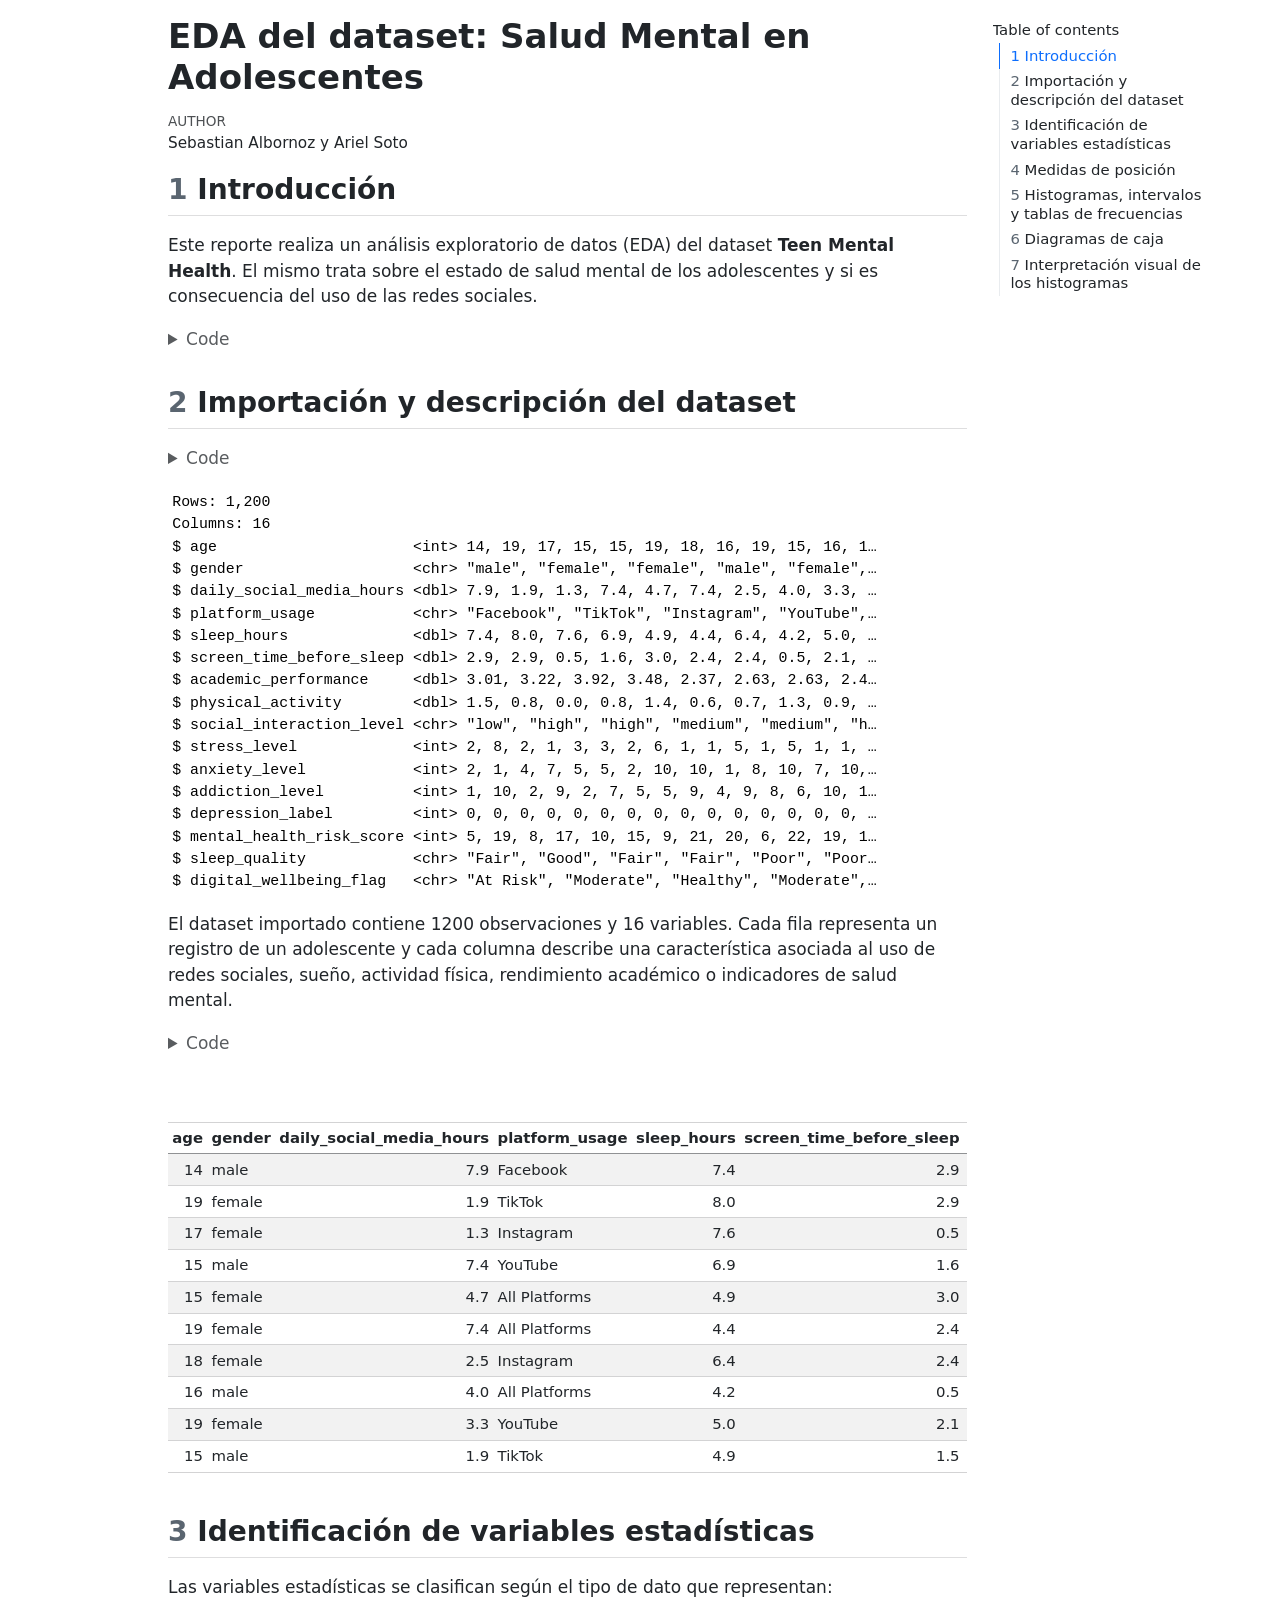
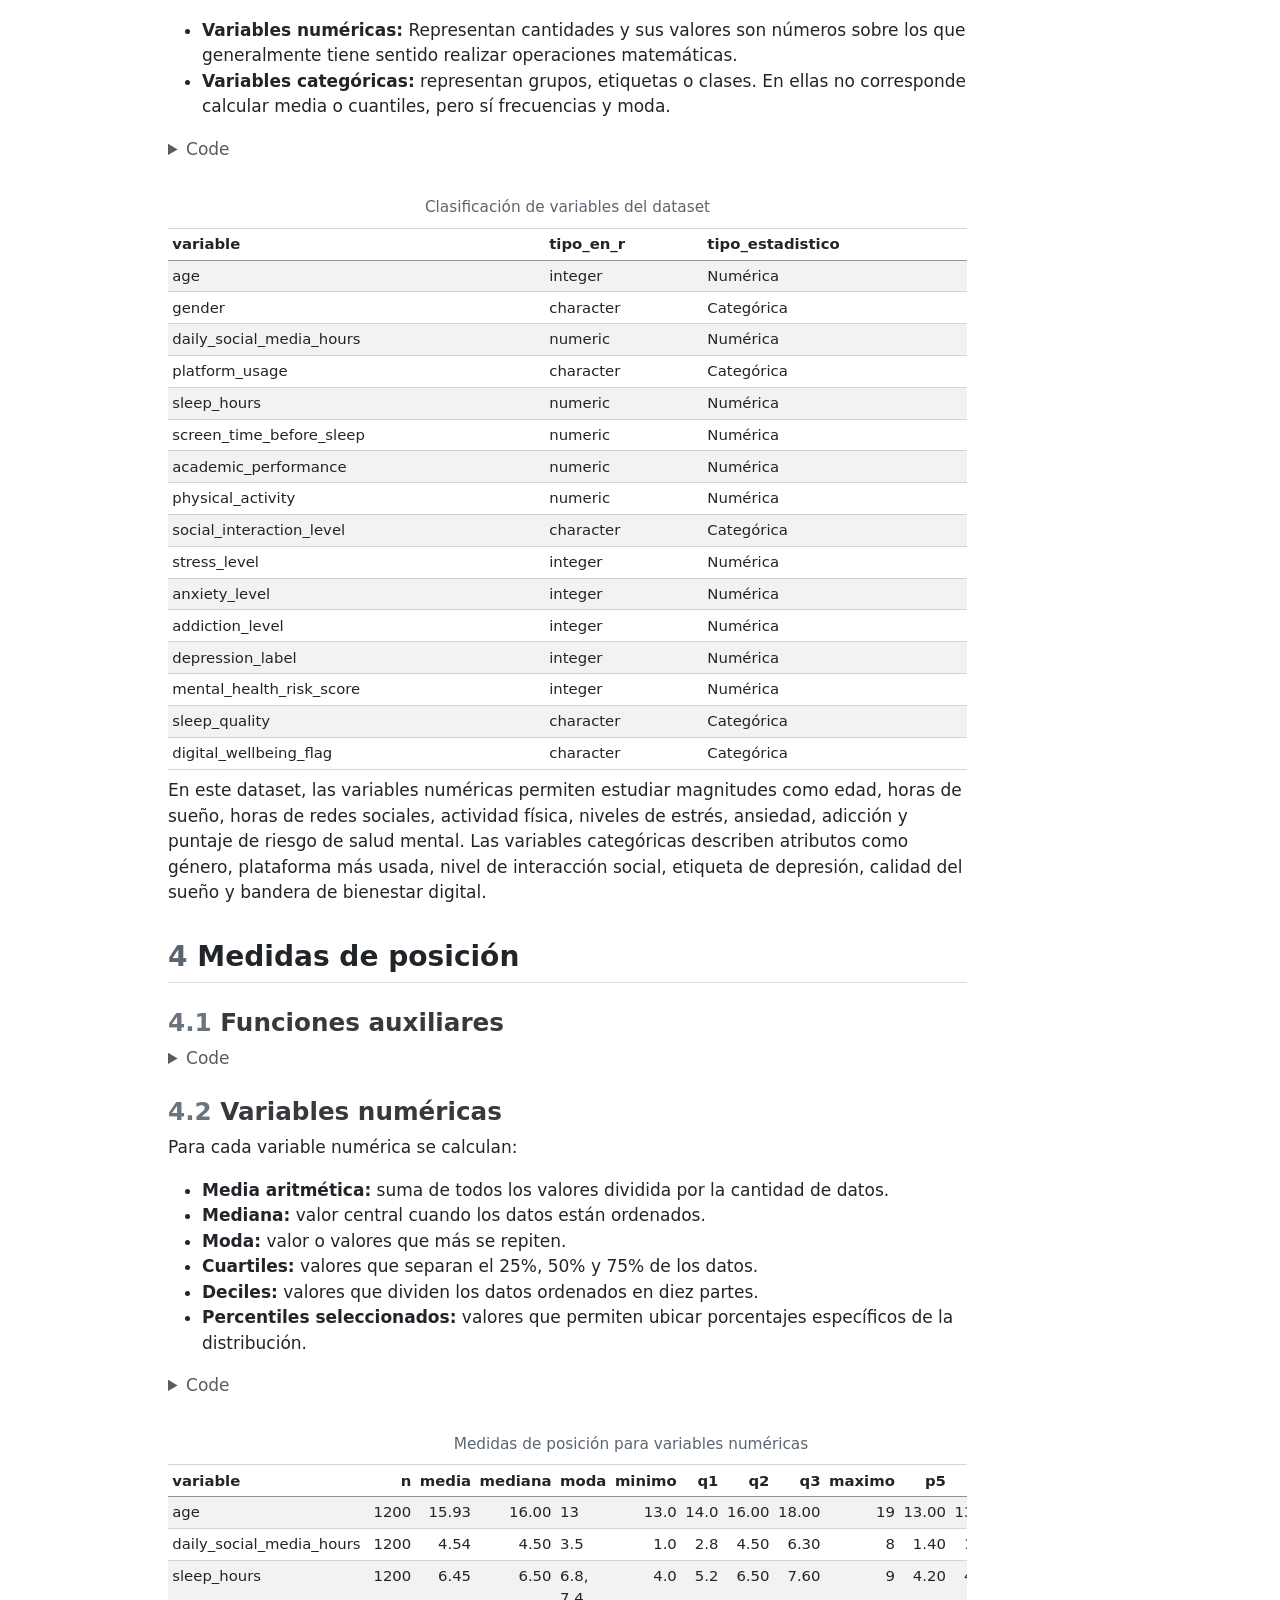
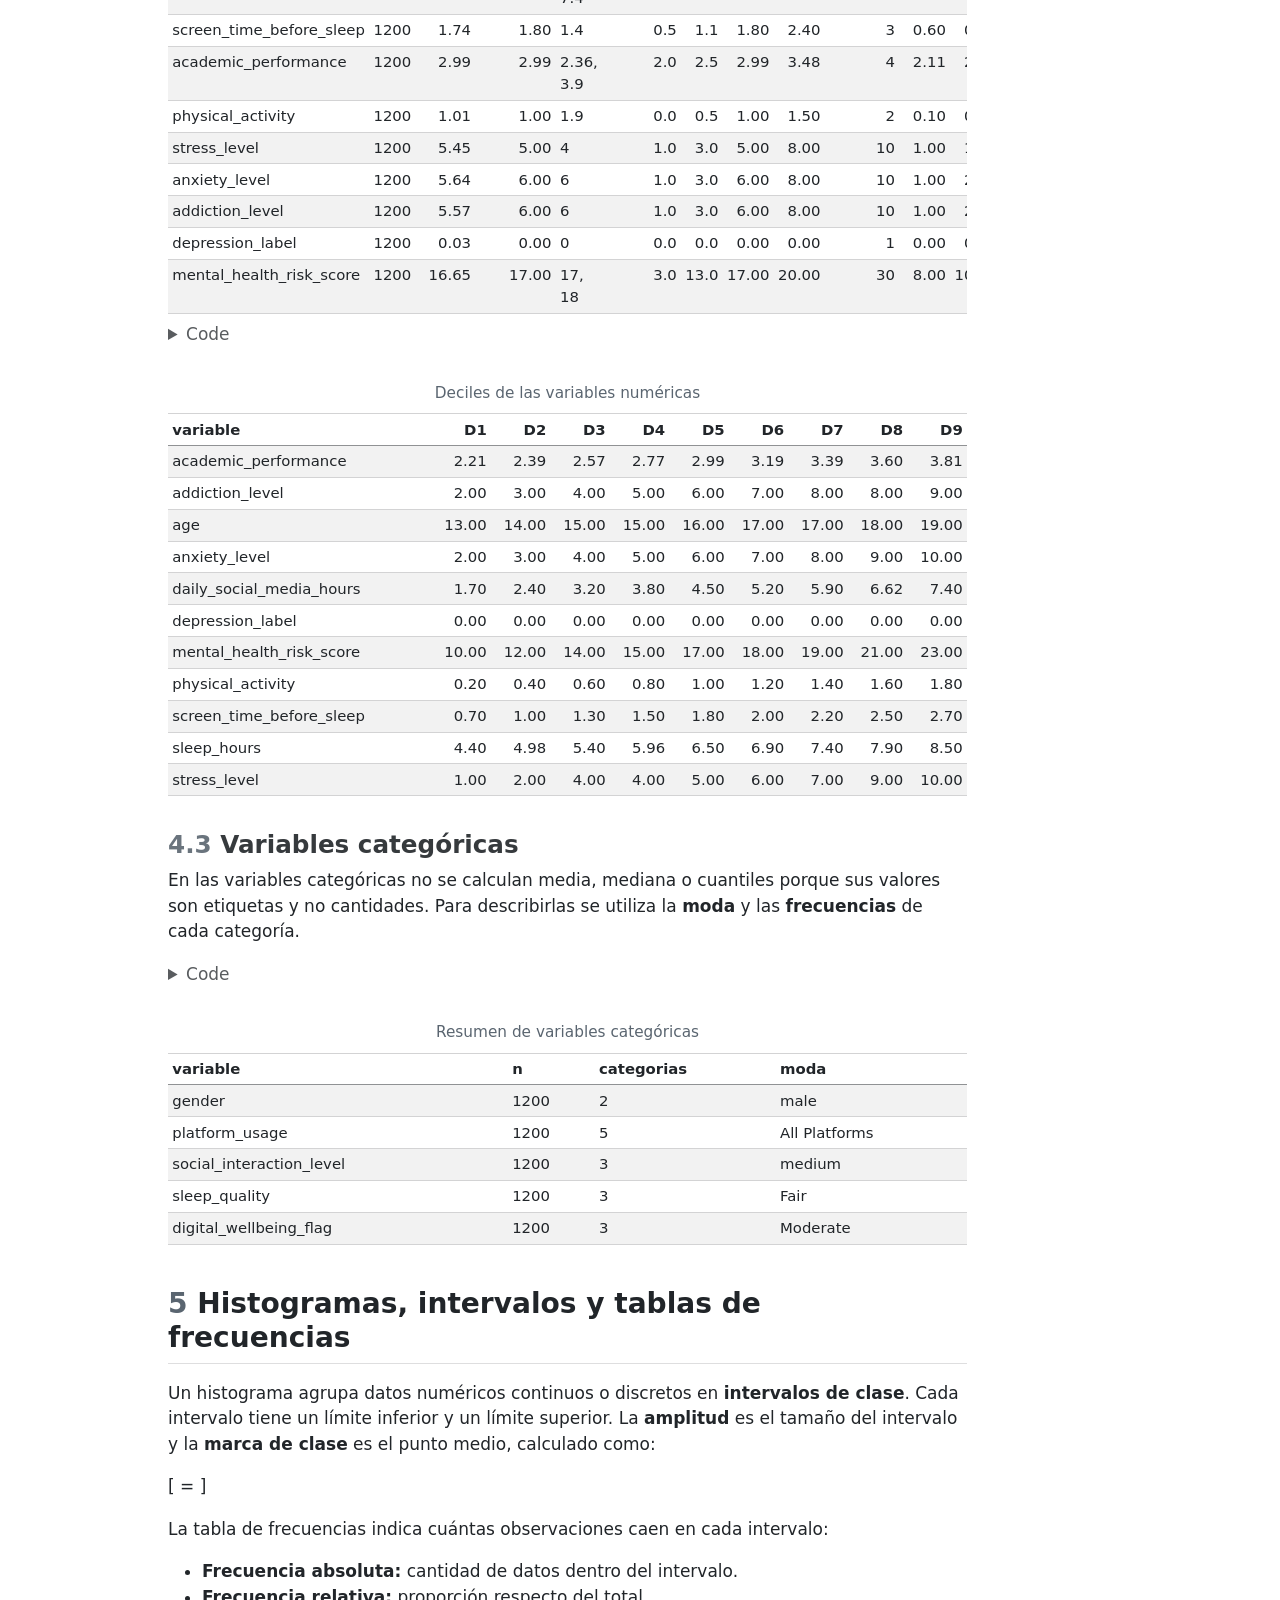
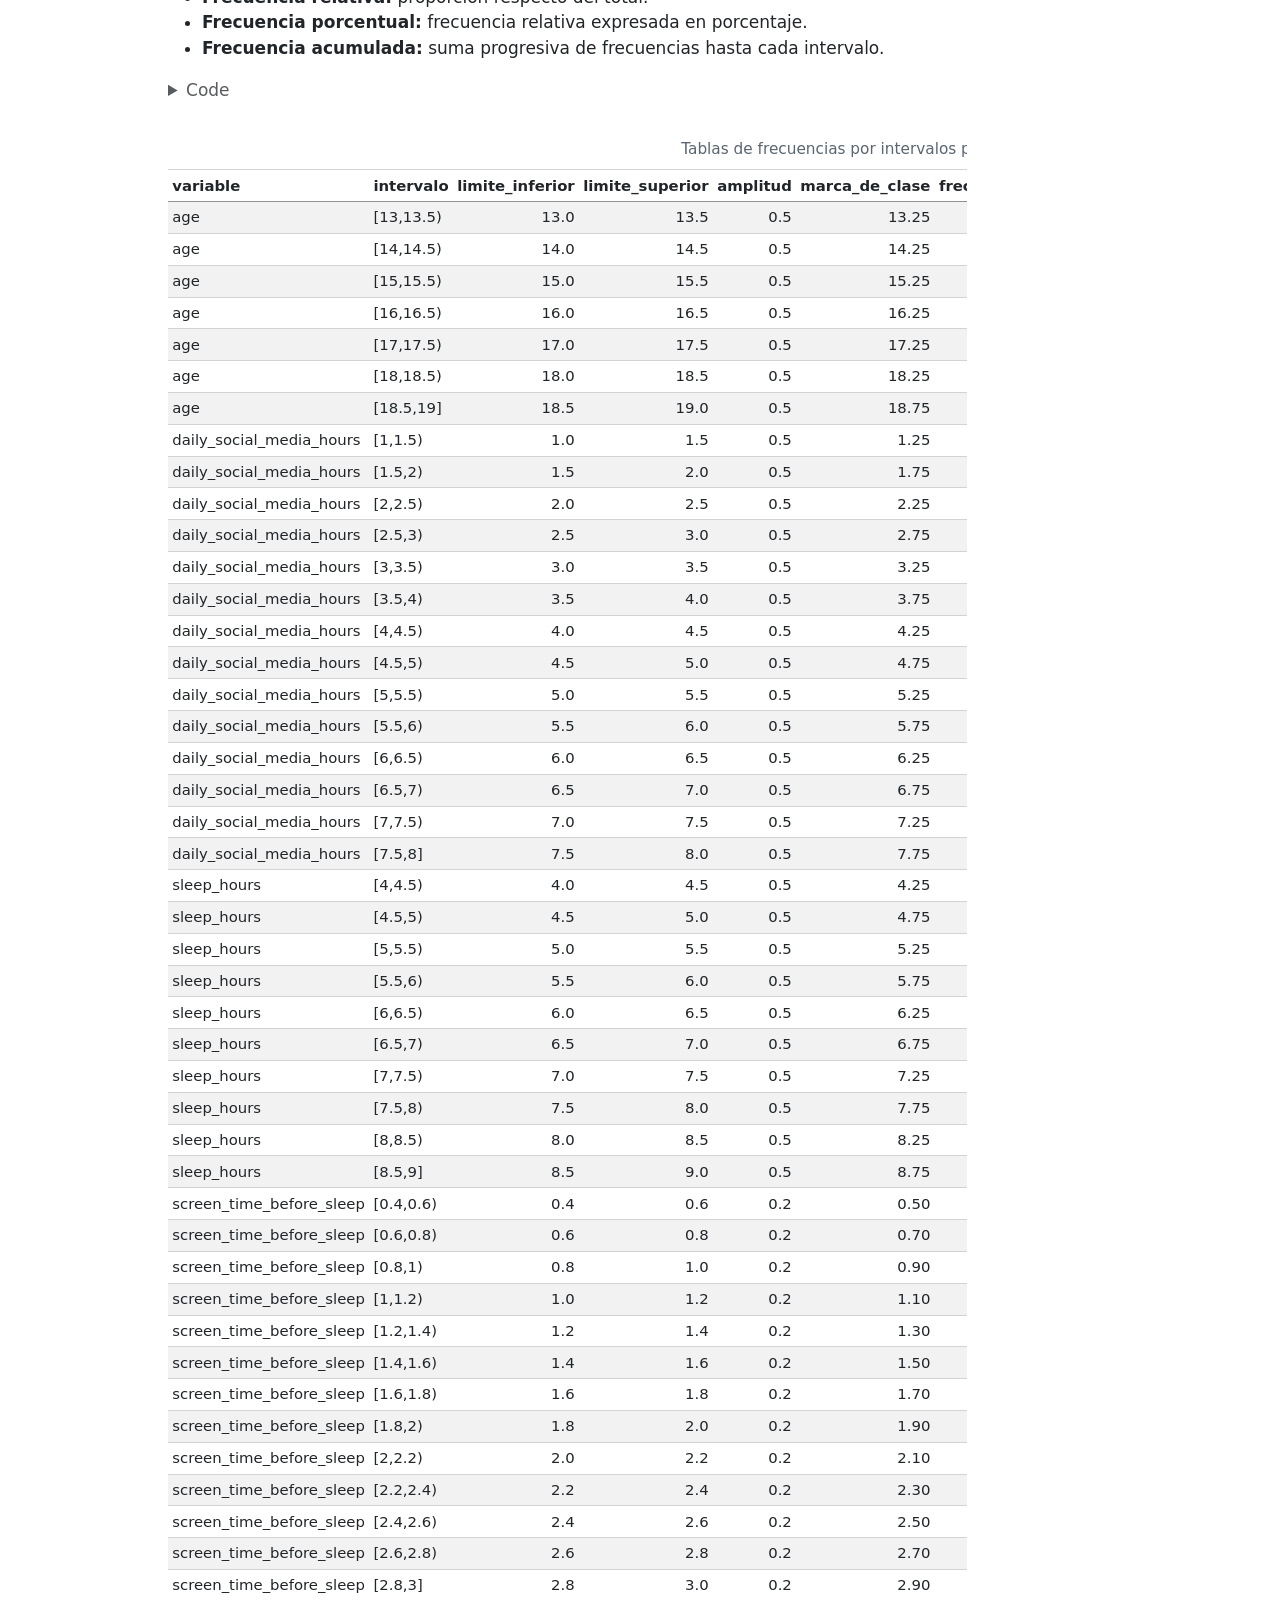
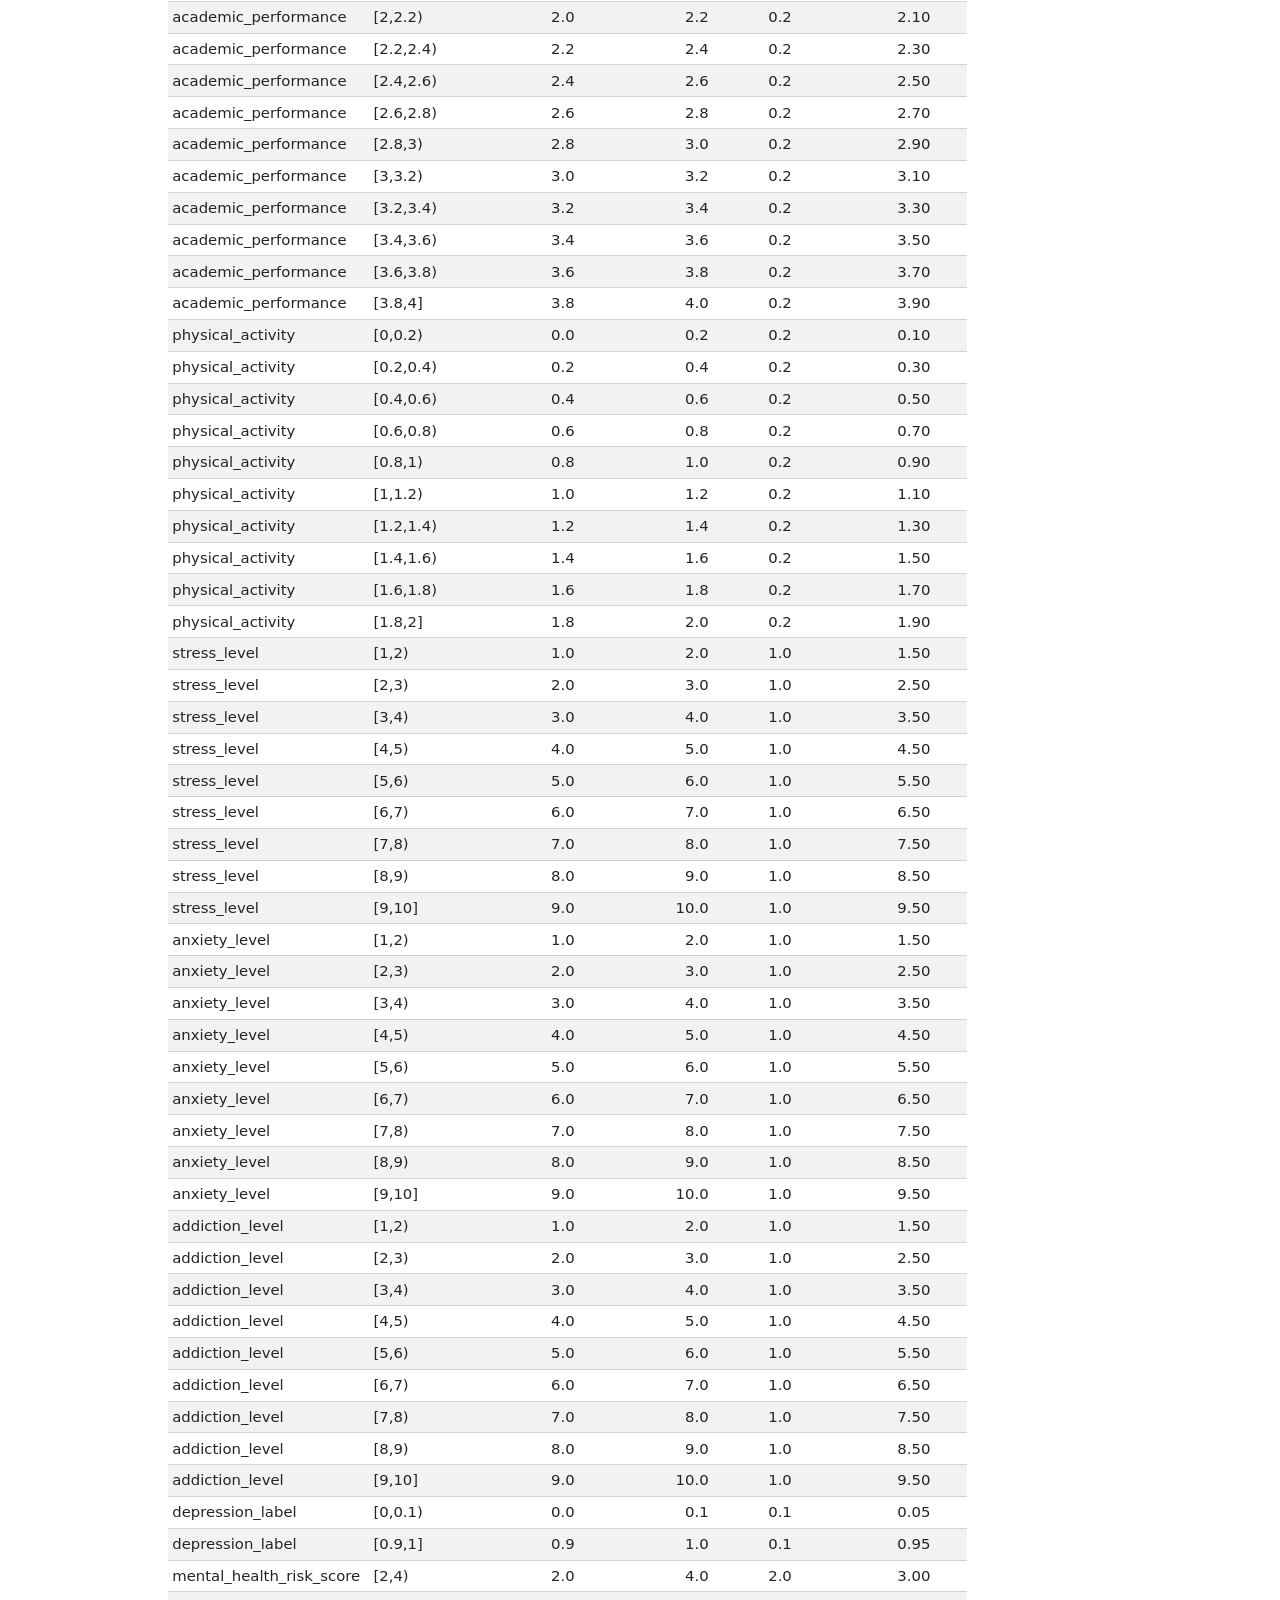
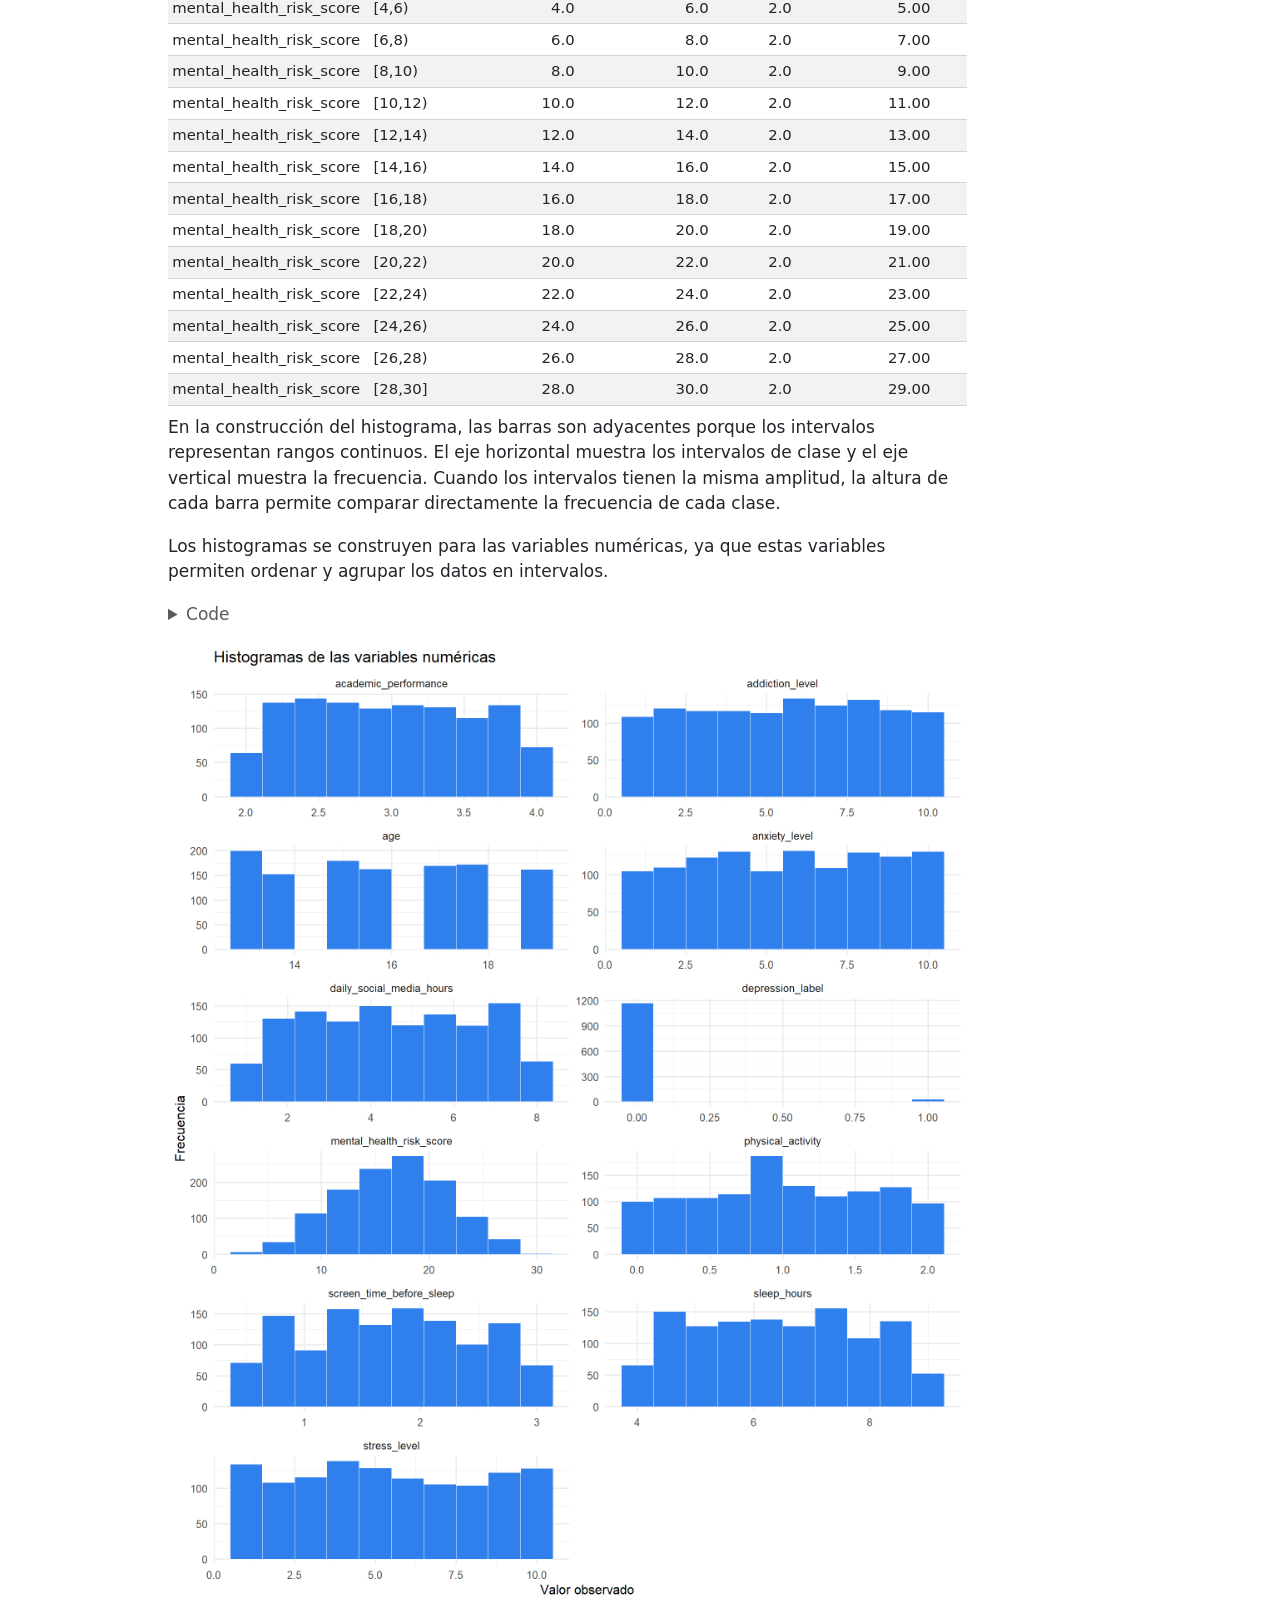
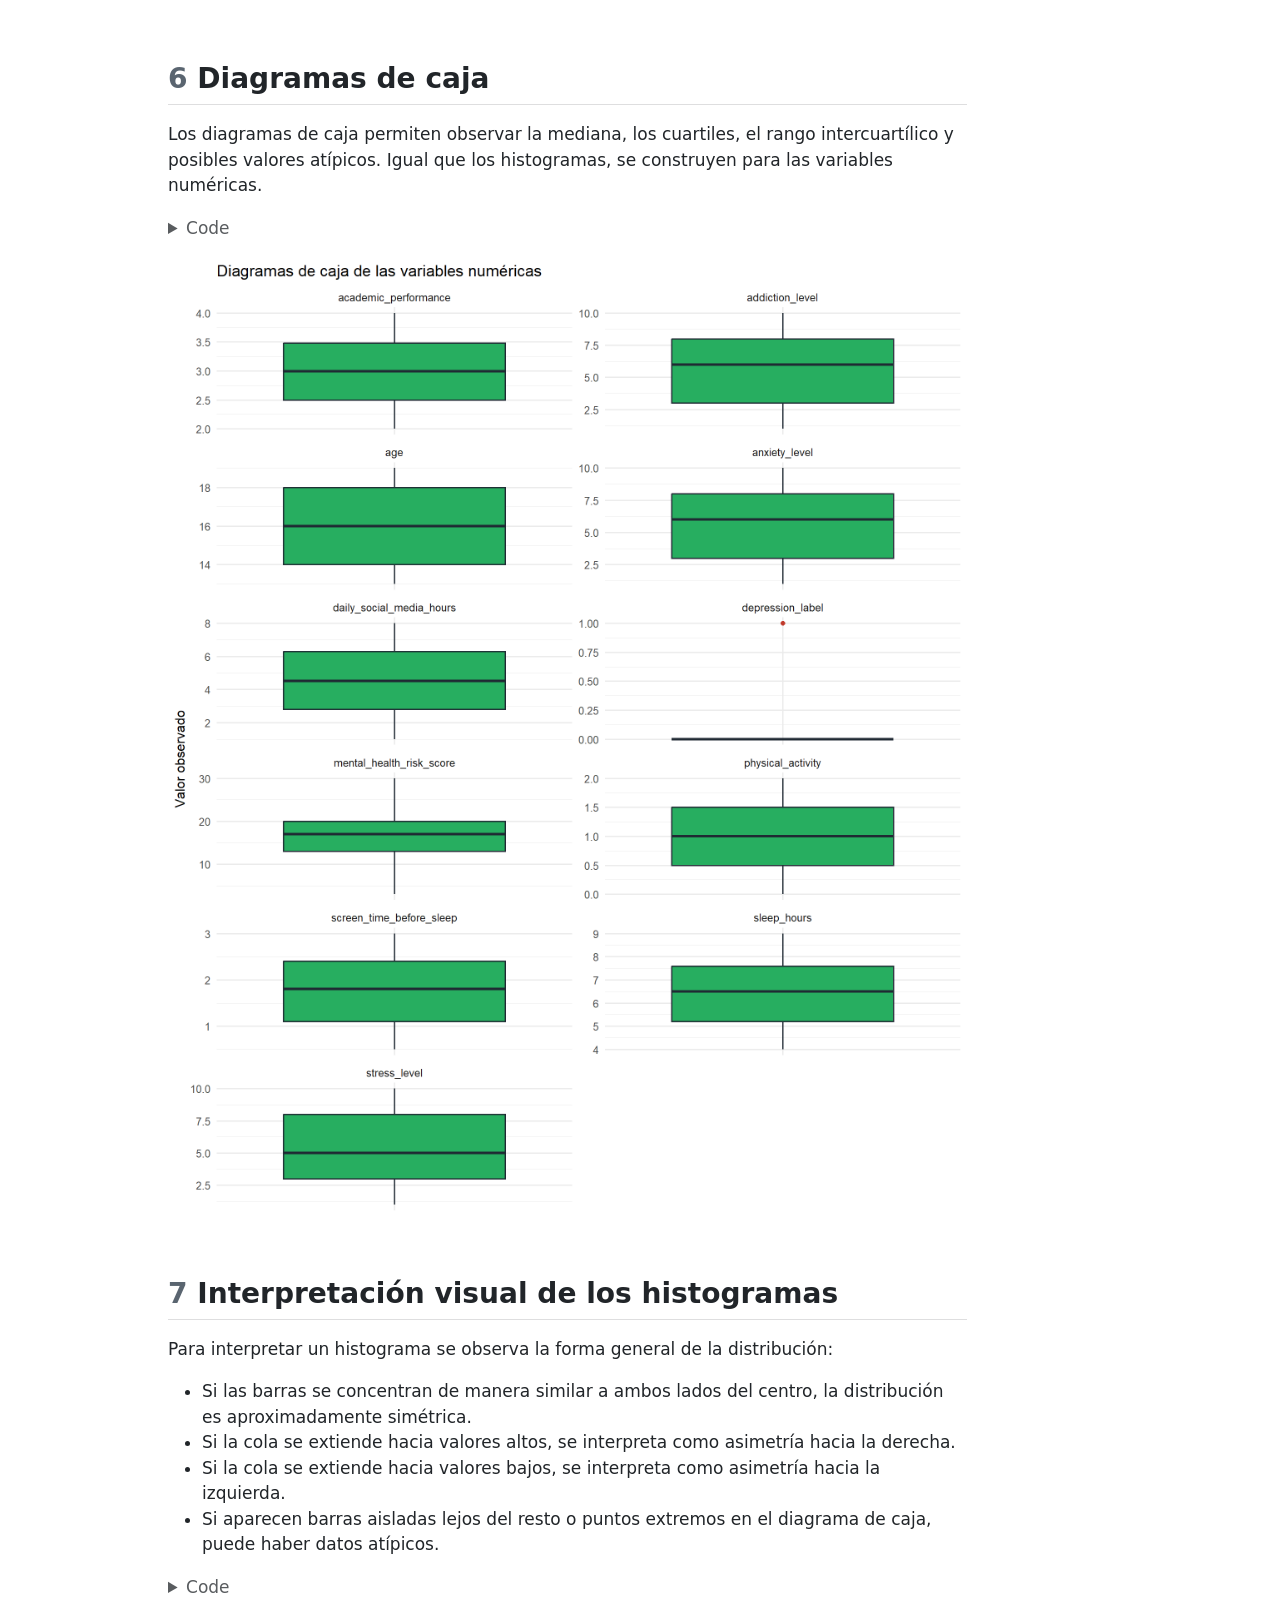
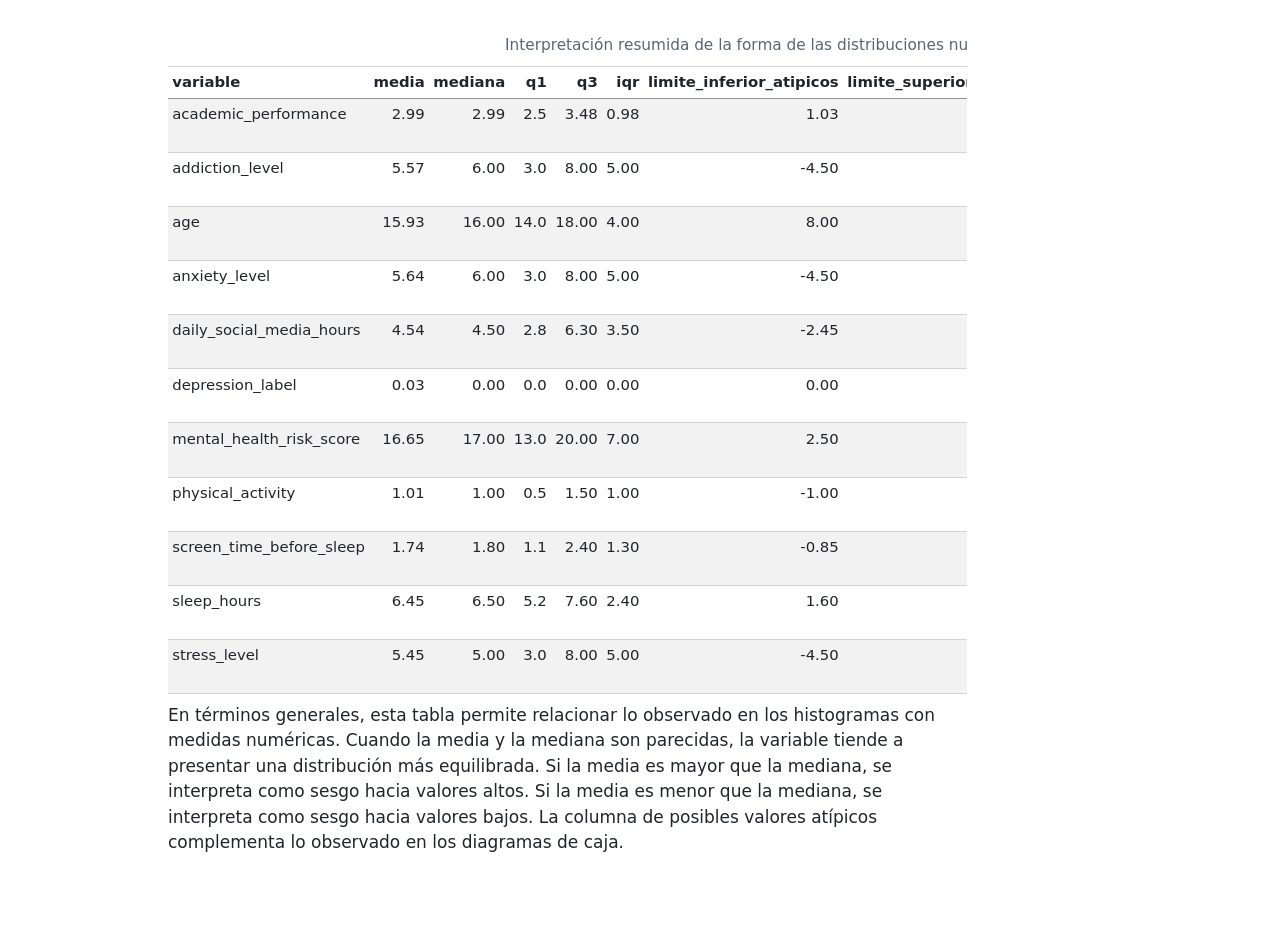
==== reporte_eda_salud_mental.html @ 3302bda3 "feat: Desarrollo del reporte EDA y salida HTML" ====
<!DOCTYPE html>
<html xmlns="http://www.w3.org/1999/xhtml" lang="en" xml:lang="en"><head>

<meta charset="utf-8">
<meta name="generator" content="quarto-1.9.38">

<meta name="viewport" content="width=device-width, initial-scale=1.0, user-scalable=yes">

<meta name="author" content="Sebastian Albornoz y Ariel Soto">

<title>EDA del dataset: Salud Mental en Adolescentes</title>
<style>
/* Default styles provided by pandoc.
** See https://pandoc.org/MANUAL.html#variables-for-html for config info.
*/
code{white-space: pre-wrap;}
span.smallcaps{font-variant: small-caps;}
div.columns{display: flex; gap: min(4vw, 1.5em);}
div.column{flex: auto; overflow-x: auto;}
div.hanging-indent{margin-left: 1.5em; text-indent: -1.5em;}
ul.task-list{list-style: none;}
ul.task-list li input[type="checkbox"] {
  width: 0.8em;
  margin: 0 0.8em 0.2em -1em; /* quarto-specific, see https://github.com/quarto-dev/quarto-cli/issues/4556 */ 
  vertical-align: middle;
}
/* CSS for syntax highlighting */
html { -webkit-text-size-adjust: 100%; }
pre > code.sourceCode { white-space: pre; position: relative; }
pre > code.sourceCode > span { display: inline-block; line-height: 1.25; }
pre > code.sourceCode > span:empty { height: 1.2em; }
.sourceCode { overflow: visible; }
code.sourceCode > span { color: inherit; text-decoration: inherit; }
div.sourceCode { margin: 1em 0; }
pre.sourceCode { margin: 0; }
@media screen {
div.sourceCode { overflow: auto; }
}
@media print {
pre > code.sourceCode { white-space: pre-wrap; }
pre > code.sourceCode > span { text-indent: -5em; padding-left: 5em; }
}
pre.numberSource code
  { counter-reset: source-line 0; }
pre.numberSource code > span
  { position: relative; left: -4em; counter-increment: source-line; }
pre.numberSource code > span > a:first-child::before
  { content: counter(source-line);
    position: relative; left: -1em; text-align: right; vertical-align: baseline;
    border: none; display: inline-block;
    -webkit-touch-callout: none; -webkit-user-select: none;
    -khtml-user-select: none; -moz-user-select: none;
    -ms-user-select: none; user-select: none;
    padding: 0 4px; width: 4em;
  }
pre.numberSource { margin-left: 3em;  padding-left: 4px; }
div.sourceCode
  {   }
@media screen {
pre > code.sourceCode > span > a:first-child::before { text-decoration: underline; }
}
</style>


<script src="reporte_eda_salud_mental_files/libs/clipboard/clipboard.min.js"></script>
<script src="reporte_eda_salud_mental_files/libs/quarto-html/quarto.js" type="module"></script>
<script src="reporte_eda_salud_mental_files/libs/quarto-html/tabsets/tabsets.js" type="module"></script>
<script src="reporte_eda_salud_mental_files/libs/quarto-html/popper.min.js"></script>
<script src="reporte_eda_salud_mental_files/libs/quarto-html/tippy.umd.min.js"></script>
<script src="reporte_eda_salud_mental_files/libs/quarto-html/anchor.min.js"></script>
<link href="reporte_eda_salud_mental_files/libs/quarto-html/tippy.css" rel="stylesheet">
<link href="reporte_eda_salud_mental_files/libs/quarto-html/quarto-syntax-highlighting-15634bcf2e68342d4ad2dfa704d543f6.css" rel="stylesheet" id="quarto-text-highlighting-styles">
<script src="reporte_eda_salud_mental_files/libs/bootstrap/bootstrap.min.js"></script>
<link href="reporte_eda_salud_mental_files/libs/bootstrap/bootstrap-icons.css" rel="stylesheet">
<link href="reporte_eda_salud_mental_files/libs/bootstrap/bootstrap-efbb37e9afcc02144ebbc7afd12a776f.min.css" rel="stylesheet" append-hash="true" id="quarto-bootstrap" data-mode="light">


</head>

<body class="quarto-light">

<div id="quarto-content" class="page-columns page-rows-contents page-layout-article">
<div id="quarto-margin-sidebar" class="sidebar margin-sidebar">
  <nav id="TOC" role="doc-toc" class="toc-active">
    <h2 id="toc-title">Table of contents</h2>
   
  <ul>
  <li><a href="#introducción" id="toc-introducción" class="nav-link active" data-scroll-target="#introducción"><span class="header-section-number">1</span> Introducción</a></li>
  <li><a href="#importación-y-descripción-del-dataset" id="toc-importación-y-descripción-del-dataset" class="nav-link" data-scroll-target="#importación-y-descripción-del-dataset"><span class="header-section-number">2</span> Importación y descripción del dataset</a></li>
  <li><a href="#identificación-de-variables-estadísticas" id="toc-identificación-de-variables-estadísticas" class="nav-link" data-scroll-target="#identificación-de-variables-estadísticas"><span class="header-section-number">3</span> Identificación de variables estadísticas</a></li>
  <li><a href="#medidas-de-posición" id="toc-medidas-de-posición" class="nav-link" data-scroll-target="#medidas-de-posición"><span class="header-section-number">4</span> Medidas de posición</a>
  <ul class="collapse">
  <li><a href="#funciones-auxiliares" id="toc-funciones-auxiliares" class="nav-link" data-scroll-target="#funciones-auxiliares"><span class="header-section-number">4.1</span> Funciones auxiliares</a></li>
  <li><a href="#variables-numéricas" id="toc-variables-numéricas" class="nav-link" data-scroll-target="#variables-numéricas"><span class="header-section-number">4.2</span> Variables numéricas</a></li>
  <li><a href="#variables-categóricas" id="toc-variables-categóricas" class="nav-link" data-scroll-target="#variables-categóricas"><span class="header-section-number">4.3</span> Variables categóricas</a></li>
  </ul></li>
  <li><a href="#histogramas-intervalos-y-tablas-de-frecuencias" id="toc-histogramas-intervalos-y-tablas-de-frecuencias" class="nav-link" data-scroll-target="#histogramas-intervalos-y-tablas-de-frecuencias"><span class="header-section-number">5</span> Histogramas, intervalos y tablas de frecuencias</a></li>
  <li><a href="#diagramas-de-caja" id="toc-diagramas-de-caja" class="nav-link" data-scroll-target="#diagramas-de-caja"><span class="header-section-number">6</span> Diagramas de caja</a></li>
  <li><a href="#interpretación-visual-de-los-histogramas" id="toc-interpretación-visual-de-los-histogramas" class="nav-link" data-scroll-target="#interpretación-visual-de-los-histogramas"><span class="header-section-number">7</span> Interpretación visual de los histogramas</a></li>
  </ul>
</nav>
</div>
<main class="content" id="quarto-document-content">

<header id="title-block-header" class="quarto-title-block default">
<div class="quarto-title">
<h1 class="title">EDA del dataset: Salud Mental en Adolescentes</h1>
</div>



<div class="quarto-title-meta">

    <div>
    <div class="quarto-title-meta-heading">Author</div>
    <div class="quarto-title-meta-contents">
             <p>Sebastian Albornoz y Ariel Soto </p>
          </div>
  </div>
    
  
    
  </div>
  


</header>


<section id="introducción" class="level2" data-number="1">
<h2 data-number="1" class="anchored" data-anchor-id="introducción"><span class="header-section-number">1</span> Introducción</h2>
<p>Este reporte realiza un análisis exploratorio de datos (EDA) del dataset <strong>Teen Mental Health</strong>. El mismo trata sobre el estado de salud mental de los adolescentes y si es consecuencia del uso de las redes sociales.</p>
<div class="cell">
<details class="code-fold">
<summary>Code</summary>
<div class="code-copy-outer-scaffold"><div class="sourceCode cell-code" id="cb1"><pre class="sourceCode r code-with-copy"><code class="sourceCode r"><span id="cb1-1"><a href="#cb1-1" aria-hidden="true" tabindex="-1"></a><span class="fu">library</span>(tidyverse)</span>
<span id="cb1-2"><a href="#cb1-2" aria-hidden="true" tabindex="-1"></a><span class="fu">library</span>(knitr)</span>
<span id="cb1-3"><a href="#cb1-3" aria-hidden="true" tabindex="-1"></a></span>
<span id="cb1-4"><a href="#cb1-4" aria-hidden="true" tabindex="-1"></a><span class="fu">theme_set</span>(<span class="fu">theme_minimal</span>(<span class="at">base_size =</span> <span class="dv">12</span>))</span>
<span id="cb1-5"><a href="#cb1-5" aria-hidden="true" tabindex="-1"></a></span>
<span id="cb1-6"><a href="#cb1-6" aria-hidden="true" tabindex="-1"></a><span class="fu">options</span>(</span>
<span id="cb1-7"><a href="#cb1-7" aria-hidden="true" tabindex="-1"></a>  <span class="at">dplyr.summarise.inform =</span> <span class="cn">FALSE</span>,</span>
<span id="cb1-8"><a href="#cb1-8" aria-hidden="true" tabindex="-1"></a>  <span class="at">scipen =</span> <span class="dv">999</span></span>
<span id="cb1-9"><a href="#cb1-9" aria-hidden="true" tabindex="-1"></a>)</span></code></pre></div><button title="Copy to Clipboard" class="code-copy-button"><i class="bi"></i></button></div>
</details>
</div>
</section>
<section id="importación-y-descripción-del-dataset" class="level2" data-number="2">
<h2 data-number="2" class="anchored" data-anchor-id="importación-y-descripción-del-dataset"><span class="header-section-number">2</span> Importación y descripción del dataset</h2>
<div class="cell">
<details class="code-fold">
<summary>Code</summary>
<div class="code-copy-outer-scaffold"><div class="sourceCode cell-code" id="cb2"><pre class="sourceCode r code-with-copy"><code class="sourceCode r"><span id="cb2-1"><a href="#cb2-1" aria-hidden="true" tabindex="-1"></a>archivo <span class="ot">&lt;-</span> <span class="cf">if</span> (<span class="fu">file.exists</span>(<span class="st">"Teen_Mental_Health.csv"</span>)) {</span>
<span id="cb2-2"><a href="#cb2-2" aria-hidden="true" tabindex="-1"></a>  <span class="st">"Teen_Mental_Health.csv"</span></span>
<span id="cb2-3"><a href="#cb2-3" aria-hidden="true" tabindex="-1"></a>} <span class="cf">else</span> {</span>
<span id="cb2-4"><a href="#cb2-4" aria-hidden="true" tabindex="-1"></a>  <span class="st">"dataset.csv"</span></span>
<span id="cb2-5"><a href="#cb2-5" aria-hidden="true" tabindex="-1"></a>}</span>
<span id="cb2-6"><a href="#cb2-6" aria-hidden="true" tabindex="-1"></a></span>
<span id="cb2-7"><a href="#cb2-7" aria-hidden="true" tabindex="-1"></a>datos <span class="ot">&lt;-</span> <span class="fu">read.csv</span>(</span>
<span id="cb2-8"><a href="#cb2-8" aria-hidden="true" tabindex="-1"></a>  archivo,</span>
<span id="cb2-9"><a href="#cb2-9" aria-hidden="true" tabindex="-1"></a>  <span class="at">stringsAsFactors =</span> <span class="cn">FALSE</span>,</span>
<span id="cb2-10"><a href="#cb2-10" aria-hidden="true" tabindex="-1"></a>  <span class="at">fileEncoding =</span> <span class="st">"UTF-8-BOM"</span>,</span>
<span id="cb2-11"><a href="#cb2-11" aria-hidden="true" tabindex="-1"></a>  <span class="at">check.names =</span> <span class="cn">FALSE</span></span>
<span id="cb2-12"><a href="#cb2-12" aria-hidden="true" tabindex="-1"></a>) <span class="sc">|&gt;</span></span>
<span id="cb2-13"><a href="#cb2-13" aria-hidden="true" tabindex="-1"></a>  <span class="fu">as_tibble</span>()</span>
<span id="cb2-14"><a href="#cb2-14" aria-hidden="true" tabindex="-1"></a></span>
<span id="cb2-15"><a href="#cb2-15" aria-hidden="true" tabindex="-1"></a><span class="fu">glimpse</span>(datos)</span></code></pre></div><button title="Copy to Clipboard" class="code-copy-button"><i class="bi"></i></button></div>
</details>
<div class="cell-output cell-output-stdout">
<pre><code>Rows: 1,200
Columns: 16
$ age                      &lt;int&gt; 14, 19, 17, 15, 15, 19, 18, 16, 19, 15, 16, 1…
$ gender                   &lt;chr&gt; "male", "female", "female", "male", "female",…
$ daily_social_media_hours &lt;dbl&gt; 7.9, 1.9, 1.3, 7.4, 4.7, 7.4, 2.5, 4.0, 3.3, …
$ platform_usage           &lt;chr&gt; "Facebook", "TikTok", "Instagram", "YouTube",…
$ sleep_hours              &lt;dbl&gt; 7.4, 8.0, 7.6, 6.9, 4.9, 4.4, 6.4, 4.2, 5.0, …
$ screen_time_before_sleep &lt;dbl&gt; 2.9, 2.9, 0.5, 1.6, 3.0, 2.4, 2.4, 0.5, 2.1, …
$ academic_performance     &lt;dbl&gt; 3.01, 3.22, 3.92, 3.48, 2.37, 2.63, 2.63, 2.4…
$ physical_activity        &lt;dbl&gt; 1.5, 0.8, 0.0, 0.8, 1.4, 0.6, 0.7, 1.3, 0.9, …
$ social_interaction_level &lt;chr&gt; "low", "high", "high", "medium", "medium", "h…
$ stress_level             &lt;int&gt; 2, 8, 2, 1, 3, 3, 2, 6, 1, 1, 5, 1, 5, 1, 1, …
$ anxiety_level            &lt;int&gt; 2, 1, 4, 7, 5, 5, 2, 10, 10, 1, 8, 10, 7, 10,…
$ addiction_level          &lt;int&gt; 1, 10, 2, 9, 2, 7, 5, 5, 9, 4, 9, 8, 6, 10, 1…
$ depression_label         &lt;int&gt; 0, 0, 0, 0, 0, 0, 0, 0, 0, 0, 0, 0, 0, 0, 0, …
$ mental_health_risk_score &lt;int&gt; 5, 19, 8, 17, 10, 15, 9, 21, 20, 6, 22, 19, 1…
$ sleep_quality            &lt;chr&gt; "Fair", "Good", "Fair", "Fair", "Poor", "Poor…
$ digital_wellbeing_flag   &lt;chr&gt; "At Risk", "Moderate", "Healthy", "Moderate",…</code></pre>
</div>
</div>
<p>El dataset importado contiene 1200 observaciones y 16 variables. Cada fila representa un registro de un adolescente y cada columna describe una característica asociada al uso de redes sociales, sueño, actividad física, rendimiento académico o indicadores de salud mental.</p>
<div class="cell">
<details class="code-fold">
<summary>Code</summary>
<div class="code-copy-outer-scaffold"><div class="sourceCode cell-code" id="cb4"><pre class="sourceCode r code-with-copy"><code class="sourceCode r"><span id="cb4-1"><a href="#cb4-1" aria-hidden="true" tabindex="-1"></a><span class="fu">head</span>(datos, <span class="dv">10</span>) <span class="sc">|&gt;</span></span>
<span id="cb4-2"><a href="#cb4-2" aria-hidden="true" tabindex="-1"></a>  <span class="fu">kable</span>(<span class="at">caption =</span> <span class="st">"Primeras 10 observaciones del dataset"</span>)</span></code></pre></div><button title="Copy to Clipboard" class="code-copy-button"><i class="bi"></i></button></div>
</details>
<div class="cell-output-display">
<table class="caption-top table table-sm table-striped small">
<caption>Primeras 10 observaciones del dataset</caption>
<colgroup>
<col style="width: 1%">
<col style="width: 2%">
<col style="width: 9%">
<col style="width: 5%">
<col style="width: 4%">
<col style="width: 9%">
<col style="width: 7%">
<col style="width: 6%">
<col style="width: 9%">
<col style="width: 4%">
<col style="width: 5%">
<col style="width: 5%">
<col style="width: 6%">
<col style="width: 9%">
<col style="width: 5%">
<col style="width: 8%">
</colgroup>
<thead>
<tr class="header">
<th style="text-align: right;">age</th>
<th style="text-align: left;">gender</th>
<th style="text-align: right;">daily_social_media_hours</th>
<th style="text-align: left;">platform_usage</th>
<th style="text-align: right;">sleep_hours</th>
<th style="text-align: right;">screen_time_before_sleep</th>
<th style="text-align: right;">academic_performance</th>
<th style="text-align: right;">physical_activity</th>
<th style="text-align: left;">social_interaction_level</th>
<th style="text-align: right;">stress_level</th>
<th style="text-align: right;">anxiety_level</th>
<th style="text-align: right;">addiction_level</th>
<th style="text-align: right;">depression_label</th>
<th style="text-align: right;">mental_health_risk_score</th>
<th style="text-align: left;">sleep_quality</th>
<th style="text-align: left;">digital_wellbeing_flag</th>
</tr>
</thead>
<tbody>
<tr class="odd">
<td style="text-align: right;">14</td>
<td style="text-align: left;">male</td>
<td style="text-align: right;">7.9</td>
<td style="text-align: left;">Facebook</td>
<td style="text-align: right;">7.4</td>
<td style="text-align: right;">2.9</td>
<td style="text-align: right;">3.01</td>
<td style="text-align: right;">1.5</td>
<td style="text-align: left;">low</td>
<td style="text-align: right;">2</td>
<td style="text-align: right;">2</td>
<td style="text-align: right;">1</td>
<td style="text-align: right;">0</td>
<td style="text-align: right;">5</td>
<td style="text-align: left;">Fair</td>
<td style="text-align: left;">At Risk</td>
</tr>
<tr class="even">
<td style="text-align: right;">19</td>
<td style="text-align: left;">female</td>
<td style="text-align: right;">1.9</td>
<td style="text-align: left;">TikTok</td>
<td style="text-align: right;">8.0</td>
<td style="text-align: right;">2.9</td>
<td style="text-align: right;">3.22</td>
<td style="text-align: right;">0.8</td>
<td style="text-align: left;">high</td>
<td style="text-align: right;">8</td>
<td style="text-align: right;">1</td>
<td style="text-align: right;">10</td>
<td style="text-align: right;">0</td>
<td style="text-align: right;">19</td>
<td style="text-align: left;">Good</td>
<td style="text-align: left;">Moderate</td>
</tr>
<tr class="odd">
<td style="text-align: right;">17</td>
<td style="text-align: left;">female</td>
<td style="text-align: right;">1.3</td>
<td style="text-align: left;">Instagram</td>
<td style="text-align: right;">7.6</td>
<td style="text-align: right;">0.5</td>
<td style="text-align: right;">3.92</td>
<td style="text-align: right;">0.0</td>
<td style="text-align: left;">high</td>
<td style="text-align: right;">2</td>
<td style="text-align: right;">4</td>
<td style="text-align: right;">2</td>
<td style="text-align: right;">0</td>
<td style="text-align: right;">8</td>
<td style="text-align: left;">Fair</td>
<td style="text-align: left;">Healthy</td>
</tr>
<tr class="even">
<td style="text-align: right;">15</td>
<td style="text-align: left;">male</td>
<td style="text-align: right;">7.4</td>
<td style="text-align: left;">YouTube</td>
<td style="text-align: right;">6.9</td>
<td style="text-align: right;">1.6</td>
<td style="text-align: right;">3.48</td>
<td style="text-align: right;">0.8</td>
<td style="text-align: left;">medium</td>
<td style="text-align: right;">1</td>
<td style="text-align: right;">7</td>
<td style="text-align: right;">9</td>
<td style="text-align: right;">0</td>
<td style="text-align: right;">17</td>
<td style="text-align: left;">Fair</td>
<td style="text-align: left;">Moderate</td>
</tr>
<tr class="odd">
<td style="text-align: right;">15</td>
<td style="text-align: left;">female</td>
<td style="text-align: right;">4.7</td>
<td style="text-align: left;">All Platforms</td>
<td style="text-align: right;">4.9</td>
<td style="text-align: right;">3.0</td>
<td style="text-align: right;">2.37</td>
<td style="text-align: right;">1.4</td>
<td style="text-align: left;">medium</td>
<td style="text-align: right;">3</td>
<td style="text-align: right;">5</td>
<td style="text-align: right;">2</td>
<td style="text-align: right;">0</td>
<td style="text-align: right;">10</td>
<td style="text-align: left;">Poor</td>
<td style="text-align: left;">Moderate</td>
</tr>
<tr class="even">
<td style="text-align: right;">19</td>
<td style="text-align: left;">female</td>
<td style="text-align: right;">7.4</td>
<td style="text-align: left;">All Platforms</td>
<td style="text-align: right;">4.4</td>
<td style="text-align: right;">2.4</td>
<td style="text-align: right;">2.63</td>
<td style="text-align: right;">0.6</td>
<td style="text-align: left;">high</td>
<td style="text-align: right;">3</td>
<td style="text-align: right;">5</td>
<td style="text-align: right;">7</td>
<td style="text-align: right;">0</td>
<td style="text-align: right;">15</td>
<td style="text-align: left;">Poor</td>
<td style="text-align: left;">At Risk</td>
</tr>
<tr class="odd">
<td style="text-align: right;">18</td>
<td style="text-align: left;">female</td>
<td style="text-align: right;">2.5</td>
<td style="text-align: left;">Instagram</td>
<td style="text-align: right;">6.4</td>
<td style="text-align: right;">2.4</td>
<td style="text-align: right;">2.63</td>
<td style="text-align: right;">0.7</td>
<td style="text-align: left;">low</td>
<td style="text-align: right;">2</td>
<td style="text-align: right;">2</td>
<td style="text-align: right;">5</td>
<td style="text-align: right;">0</td>
<td style="text-align: right;">9</td>
<td style="text-align: left;">Fair</td>
<td style="text-align: left;">Moderate</td>
</tr>
<tr class="even">
<td style="text-align: right;">16</td>
<td style="text-align: left;">male</td>
<td style="text-align: right;">4.0</td>
<td style="text-align: left;">All Platforms</td>
<td style="text-align: right;">4.2</td>
<td style="text-align: right;">0.5</td>
<td style="text-align: right;">2.40</td>
<td style="text-align: right;">1.3</td>
<td style="text-align: left;">low</td>
<td style="text-align: right;">6</td>
<td style="text-align: right;">10</td>
<td style="text-align: right;">5</td>
<td style="text-align: right;">0</td>
<td style="text-align: right;">21</td>
<td style="text-align: left;">Poor</td>
<td style="text-align: left;">Moderate</td>
</tr>
<tr class="odd">
<td style="text-align: right;">19</td>
<td style="text-align: left;">female</td>
<td style="text-align: right;">3.3</td>
<td style="text-align: left;">YouTube</td>
<td style="text-align: right;">5.0</td>
<td style="text-align: right;">2.1</td>
<td style="text-align: right;">2.04</td>
<td style="text-align: right;">0.9</td>
<td style="text-align: left;">high</td>
<td style="text-align: right;">1</td>
<td style="text-align: right;">10</td>
<td style="text-align: right;">9</td>
<td style="text-align: right;">0</td>
<td style="text-align: right;">20</td>
<td style="text-align: left;">Poor</td>
<td style="text-align: left;">Moderate</td>
</tr>
<tr class="even">
<td style="text-align: right;">15</td>
<td style="text-align: left;">male</td>
<td style="text-align: right;">1.9</td>
<td style="text-align: left;">TikTok</td>
<td style="text-align: right;">4.9</td>
<td style="text-align: right;">1.5</td>
<td style="text-align: right;">3.77</td>
<td style="text-align: right;">1.1</td>
<td style="text-align: left;">high</td>
<td style="text-align: right;">1</td>
<td style="text-align: right;">1</td>
<td style="text-align: right;">4</td>
<td style="text-align: right;">0</td>
<td style="text-align: right;">6</td>
<td style="text-align: left;">Poor</td>
<td style="text-align: left;">Healthy</td>
</tr>
</tbody>
</table>
</div>
</div>
</section>
<section id="identificación-de-variables-estadísticas" class="level2" data-number="3">
<h2 data-number="3" class="anchored" data-anchor-id="identificación-de-variables-estadísticas"><span class="header-section-number">3</span> Identificación de variables estadísticas</h2>
<p>Las variables estadísticas se clasifican según el tipo de dato que representan:</p>
<ul>
<li><strong>Variables numéricas:</strong> Representan cantidades y sus valores son números sobre los que generalmente tiene sentido realizar operaciones matemáticas.</li>
<li><strong>Variables categóricas:</strong> representan grupos, etiquetas o clases. En ellas no corresponde calcular media o cuantiles, pero sí frecuencias y moda.</li>
</ul>
<div class="cell">
<details class="code-fold">
<summary>Code</summary>
<div class="code-copy-outer-scaffold"><div class="sourceCode cell-code" id="cb5"><pre class="sourceCode r code-with-copy"><code class="sourceCode r"><span id="cb5-1"><a href="#cb5-1" aria-hidden="true" tabindex="-1"></a>clasificacion_variables <span class="ot">&lt;-</span> <span class="fu">tibble</span>(</span>
<span id="cb5-2"><a href="#cb5-2" aria-hidden="true" tabindex="-1"></a>  <span class="at">variable =</span> <span class="fu">names</span>(datos),</span>
<span id="cb5-3"><a href="#cb5-3" aria-hidden="true" tabindex="-1"></a>  <span class="at">tipo_en_r =</span> <span class="fu">map_chr</span>(datos, <span class="sc">~</span> <span class="fu">class</span>(.x)[<span class="dv">1</span>]),</span>
<span id="cb5-4"><a href="#cb5-4" aria-hidden="true" tabindex="-1"></a>  <span class="at">tipo_estadistico =</span> <span class="fu">case_when</span>(</span>
<span id="cb5-5"><a href="#cb5-5" aria-hidden="true" tabindex="-1"></a>    <span class="fu">map_lgl</span>(datos, is.numeric) <span class="sc">~</span> <span class="st">"Numérica"</span>,</span>
<span id="cb5-6"><a href="#cb5-6" aria-hidden="true" tabindex="-1"></a>    <span class="cn">TRUE</span> <span class="sc">~</span> <span class="st">"Categórica"</span></span>
<span id="cb5-7"><a href="#cb5-7" aria-hidden="true" tabindex="-1"></a>  )</span>
<span id="cb5-8"><a href="#cb5-8" aria-hidden="true" tabindex="-1"></a>)</span>
<span id="cb5-9"><a href="#cb5-9" aria-hidden="true" tabindex="-1"></a></span>
<span id="cb5-10"><a href="#cb5-10" aria-hidden="true" tabindex="-1"></a>clasificacion_variables <span class="sc">|&gt;</span></span>
<span id="cb5-11"><a href="#cb5-11" aria-hidden="true" tabindex="-1"></a>  <span class="fu">kable</span>(<span class="at">caption =</span> <span class="st">"Clasificación de variables del dataset"</span>)</span></code></pre></div><button title="Copy to Clipboard" class="code-copy-button"><i class="bi"></i></button></div>
</details>
<div class="cell-output-display">
<table class="caption-top table table-sm table-striped small">
<caption>Clasificación de variables del dataset</caption>
<thead>
<tr class="header">
<th style="text-align: left;">variable</th>
<th style="text-align: left;">tipo_en_r</th>
<th style="text-align: left;">tipo_estadistico</th>
</tr>
</thead>
<tbody>
<tr class="odd">
<td style="text-align: left;">age</td>
<td style="text-align: left;">integer</td>
<td style="text-align: left;">Numérica</td>
</tr>
<tr class="even">
<td style="text-align: left;">gender</td>
<td style="text-align: left;">character</td>
<td style="text-align: left;">Categórica</td>
</tr>
<tr class="odd">
<td style="text-align: left;">daily_social_media_hours</td>
<td style="text-align: left;">numeric</td>
<td style="text-align: left;">Numérica</td>
</tr>
<tr class="even">
<td style="text-align: left;">platform_usage</td>
<td style="text-align: left;">character</td>
<td style="text-align: left;">Categórica</td>
</tr>
<tr class="odd">
<td style="text-align: left;">sleep_hours</td>
<td style="text-align: left;">numeric</td>
<td style="text-align: left;">Numérica</td>
</tr>
<tr class="even">
<td style="text-align: left;">screen_time_before_sleep</td>
<td style="text-align: left;">numeric</td>
<td style="text-align: left;">Numérica</td>
</tr>
<tr class="odd">
<td style="text-align: left;">academic_performance</td>
<td style="text-align: left;">numeric</td>
<td style="text-align: left;">Numérica</td>
</tr>
<tr class="even">
<td style="text-align: left;">physical_activity</td>
<td style="text-align: left;">numeric</td>
<td style="text-align: left;">Numérica</td>
</tr>
<tr class="odd">
<td style="text-align: left;">social_interaction_level</td>
<td style="text-align: left;">character</td>
<td style="text-align: left;">Categórica</td>
</tr>
<tr class="even">
<td style="text-align: left;">stress_level</td>
<td style="text-align: left;">integer</td>
<td style="text-align: left;">Numérica</td>
</tr>
<tr class="odd">
<td style="text-align: left;">anxiety_level</td>
<td style="text-align: left;">integer</td>
<td style="text-align: left;">Numérica</td>
</tr>
<tr class="even">
<td style="text-align: left;">addiction_level</td>
<td style="text-align: left;">integer</td>
<td style="text-align: left;">Numérica</td>
</tr>
<tr class="odd">
<td style="text-align: left;">depression_label</td>
<td style="text-align: left;">integer</td>
<td style="text-align: left;">Numérica</td>
</tr>
<tr class="even">
<td style="text-align: left;">mental_health_risk_score</td>
<td style="text-align: left;">integer</td>
<td style="text-align: left;">Numérica</td>
</tr>
<tr class="odd">
<td style="text-align: left;">sleep_quality</td>
<td style="text-align: left;">character</td>
<td style="text-align: left;">Categórica</td>
</tr>
<tr class="even">
<td style="text-align: left;">digital_wellbeing_flag</td>
<td style="text-align: left;">character</td>
<td style="text-align: left;">Categórica</td>
</tr>
</tbody>
</table>
</div>
</div>
<p>En este dataset, las variables numéricas permiten estudiar magnitudes como edad, horas de sueño, horas de redes sociales, actividad física, niveles de estrés, ansiedad, adicción y puntaje de riesgo de salud mental. Las variables categóricas describen atributos como género, plataforma más usada, nivel de interacción social, etiqueta de depresión, calidad del sueño y bandera de bienestar digital.</p>
</section>
<section id="medidas-de-posición" class="level2" data-number="4">
<h2 data-number="4" class="anchored" data-anchor-id="medidas-de-posición"><span class="header-section-number">4</span> Medidas de posición</h2>
<section id="funciones-auxiliares" class="level3" data-number="4.1">
<h3 data-number="4.1" class="anchored" data-anchor-id="funciones-auxiliares"><span class="header-section-number">4.1</span> Funciones auxiliares</h3>
<div class="cell">
<details class="code-fold">
<summary>Code</summary>
<div class="code-copy-outer-scaffold"><div class="sourceCode cell-code" id="cb6"><pre class="sourceCode r code-with-copy"><code class="sourceCode r"><span id="cb6-1"><a href="#cb6-1" aria-hidden="true" tabindex="-1"></a>calcular_moda <span class="ot">&lt;-</span> <span class="cf">function</span>(x) {</span>
<span id="cb6-2"><a href="#cb6-2" aria-hidden="true" tabindex="-1"></a>  x <span class="ot">&lt;-</span> x[<span class="sc">!</span><span class="fu">is.na</span>(x)]</span>
<span id="cb6-3"><a href="#cb6-3" aria-hidden="true" tabindex="-1"></a>  <span class="cf">if</span> (<span class="fu">length</span>(x) <span class="sc">==</span> <span class="dv">0</span>) <span class="fu">return</span>(<span class="cn">NA_character_</span>)</span>
<span id="cb6-4"><a href="#cb6-4" aria-hidden="true" tabindex="-1"></a></span>
<span id="cb6-5"><a href="#cb6-5" aria-hidden="true" tabindex="-1"></a>  frecuencias <span class="ot">&lt;-</span> <span class="fu">sort</span>(<span class="fu">table</span>(x), <span class="at">decreasing =</span> <span class="cn">TRUE</span>)</span>
<span id="cb6-6"><a href="#cb6-6" aria-hidden="true" tabindex="-1"></a>  max_frecuencia <span class="ot">&lt;-</span> <span class="fu">max</span>(frecuencias)</span>
<span id="cb6-7"><a href="#cb6-7" aria-hidden="true" tabindex="-1"></a>  modas <span class="ot">&lt;-</span> <span class="fu">names</span>(frecuencias[frecuencias <span class="sc">==</span> max_frecuencia])</span>
<span id="cb6-8"><a href="#cb6-8" aria-hidden="true" tabindex="-1"></a></span>
<span id="cb6-9"><a href="#cb6-9" aria-hidden="true" tabindex="-1"></a>  <span class="fu">paste</span>(modas, <span class="at">collapse =</span> <span class="st">", "</span>)</span>
<span id="cb6-10"><a href="#cb6-10" aria-hidden="true" tabindex="-1"></a>}</span>
<span id="cb6-11"><a href="#cb6-11" aria-hidden="true" tabindex="-1"></a></span>
<span id="cb6-12"><a href="#cb6-12" aria-hidden="true" tabindex="-1"></a>interpretar_sesgo <span class="ot">&lt;-</span> <span class="cf">function</span>(media, mediana) {</span>
<span id="cb6-13"><a href="#cb6-13" aria-hidden="true" tabindex="-1"></a>  <span class="cf">if</span> (<span class="fu">is.na</span>(media) <span class="sc">||</span> <span class="fu">is.na</span>(mediana)) {</span>
<span id="cb6-14"><a href="#cb6-14" aria-hidden="true" tabindex="-1"></a>    <span class="st">"No evaluable"</span></span>
<span id="cb6-15"><a href="#cb6-15" aria-hidden="true" tabindex="-1"></a>  } <span class="cf">else</span> <span class="cf">if</span> (<span class="fu">abs</span>(media <span class="sc">-</span> mediana) <span class="sc">&lt;</span> <span class="fl">0.05</span>) {</span>
<span id="cb6-16"><a href="#cb6-16" aria-hidden="true" tabindex="-1"></a>    <span class="st">"Aproximadamente simétrica"</span></span>
<span id="cb6-17"><a href="#cb6-17" aria-hidden="true" tabindex="-1"></a>  } <span class="cf">else</span> <span class="cf">if</span> (media <span class="sc">&gt;</span> mediana) {</span>
<span id="cb6-18"><a href="#cb6-18" aria-hidden="true" tabindex="-1"></a>    <span class="st">"Asimetría hacia la derecha"</span></span>
<span id="cb6-19"><a href="#cb6-19" aria-hidden="true" tabindex="-1"></a>  } <span class="cf">else</span> {</span>
<span id="cb6-20"><a href="#cb6-20" aria-hidden="true" tabindex="-1"></a>    <span class="st">"Asimetría hacia la izquierda"</span></span>
<span id="cb6-21"><a href="#cb6-21" aria-hidden="true" tabindex="-1"></a>  }</span>
<span id="cb6-22"><a href="#cb6-22" aria-hidden="true" tabindex="-1"></a>}</span></code></pre></div><button title="Copy to Clipboard" class="code-copy-button"><i class="bi"></i></button></div>
</details>
</div>
</section>
<section id="variables-numéricas" class="level3" data-number="4.2">
<h3 data-number="4.2" class="anchored" data-anchor-id="variables-numéricas"><span class="header-section-number">4.2</span> Variables numéricas</h3>
<p>Para cada variable numérica se calculan:</p>
<ul>
<li><strong>Media aritmética:</strong> suma de todos los valores dividida por la cantidad de datos.</li>
<li><strong>Mediana:</strong> valor central cuando los datos están ordenados.</li>
<li><strong>Moda:</strong> valor o valores que más se repiten.</li>
<li><strong>Cuartiles:</strong> valores que separan el 25%, 50% y 75% de los datos.</li>
<li><strong>Deciles:</strong> valores que dividen los datos ordenados en diez partes.</li>
<li><strong>Percentiles seleccionados:</strong> valores que permiten ubicar porcentajes específicos de la distribución.</li>
</ul>
<div class="cell">
<details class="code-fold">
<summary>Code</summary>
<div class="code-copy-outer-scaffold"><div class="sourceCode cell-code" id="cb7"><pre class="sourceCode r code-with-copy"><code class="sourceCode r"><span id="cb7-1"><a href="#cb7-1" aria-hidden="true" tabindex="-1"></a>variables_numericas <span class="ot">&lt;-</span> datos <span class="sc">|&gt;</span></span>
<span id="cb7-2"><a href="#cb7-2" aria-hidden="true" tabindex="-1"></a>  <span class="fu">select</span>(<span class="fu">where</span>(is.numeric)) <span class="sc">|&gt;</span></span>
<span id="cb7-3"><a href="#cb7-3" aria-hidden="true" tabindex="-1"></a>  <span class="fu">names</span>()</span>
<span id="cb7-4"><a href="#cb7-4" aria-hidden="true" tabindex="-1"></a></span>
<span id="cb7-5"><a href="#cb7-5" aria-hidden="true" tabindex="-1"></a>resumen_numerico <span class="ot">&lt;-</span> datos <span class="sc">|&gt;</span></span>
<span id="cb7-6"><a href="#cb7-6" aria-hidden="true" tabindex="-1"></a>  <span class="fu">summarise</span>(</span>
<span id="cb7-7"><a href="#cb7-7" aria-hidden="true" tabindex="-1"></a>    <span class="fu">across</span>(</span>
<span id="cb7-8"><a href="#cb7-8" aria-hidden="true" tabindex="-1"></a>      <span class="fu">all_of</span>(variables_numericas),</span>
<span id="cb7-9"><a href="#cb7-9" aria-hidden="true" tabindex="-1"></a>      <span class="fu">list</span>(</span>
<span id="cb7-10"><a href="#cb7-10" aria-hidden="true" tabindex="-1"></a>        <span class="at">n =</span> <span class="sc">~</span> <span class="fu">sum</span>(<span class="sc">!</span><span class="fu">is.na</span>(.x)),</span>
<span id="cb7-11"><a href="#cb7-11" aria-hidden="true" tabindex="-1"></a>        <span class="at">media =</span> <span class="sc">~</span> <span class="fu">mean</span>(.x, <span class="at">na.rm =</span> <span class="cn">TRUE</span>),</span>
<span id="cb7-12"><a href="#cb7-12" aria-hidden="true" tabindex="-1"></a>        <span class="at">mediana =</span> <span class="sc">~</span> <span class="fu">median</span>(.x, <span class="at">na.rm =</span> <span class="cn">TRUE</span>),</span>
<span id="cb7-13"><a href="#cb7-13" aria-hidden="true" tabindex="-1"></a>        <span class="at">moda =</span> <span class="sc">~</span> <span class="fu">calcular_moda</span>(.x),</span>
<span id="cb7-14"><a href="#cb7-14" aria-hidden="true" tabindex="-1"></a>        <span class="at">minimo =</span> <span class="sc">~</span> <span class="fu">min</span>(.x, <span class="at">na.rm =</span> <span class="cn">TRUE</span>),</span>
<span id="cb7-15"><a href="#cb7-15" aria-hidden="true" tabindex="-1"></a>        <span class="at">q1 =</span> <span class="sc">~</span> <span class="fu">quantile</span>(.x, <span class="fl">0.25</span>, <span class="at">na.rm =</span> <span class="cn">TRUE</span>),</span>
<span id="cb7-16"><a href="#cb7-16" aria-hidden="true" tabindex="-1"></a>        <span class="at">q2 =</span> <span class="sc">~</span> <span class="fu">quantile</span>(.x, <span class="fl">0.50</span>, <span class="at">na.rm =</span> <span class="cn">TRUE</span>),</span>
<span id="cb7-17"><a href="#cb7-17" aria-hidden="true" tabindex="-1"></a>        <span class="at">q3 =</span> <span class="sc">~</span> <span class="fu">quantile</span>(.x, <span class="fl">0.75</span>, <span class="at">na.rm =</span> <span class="cn">TRUE</span>),</span>
<span id="cb7-18"><a href="#cb7-18" aria-hidden="true" tabindex="-1"></a>        <span class="at">maximo =</span> <span class="sc">~</span> <span class="fu">max</span>(.x, <span class="at">na.rm =</span> <span class="cn">TRUE</span>),</span>
<span id="cb7-19"><a href="#cb7-19" aria-hidden="true" tabindex="-1"></a>        <span class="at">p5 =</span> <span class="sc">~</span> <span class="fu">quantile</span>(.x, <span class="fl">0.05</span>, <span class="at">na.rm =</span> <span class="cn">TRUE</span>),</span>
<span id="cb7-20"><a href="#cb7-20" aria-hidden="true" tabindex="-1"></a>        <span class="at">p10 =</span> <span class="sc">~</span> <span class="fu">quantile</span>(.x, <span class="fl">0.10</span>, <span class="at">na.rm =</span> <span class="cn">TRUE</span>),</span>
<span id="cb7-21"><a href="#cb7-21" aria-hidden="true" tabindex="-1"></a>        <span class="at">p90 =</span> <span class="sc">~</span> <span class="fu">quantile</span>(.x, <span class="fl">0.90</span>, <span class="at">na.rm =</span> <span class="cn">TRUE</span>),</span>
<span id="cb7-22"><a href="#cb7-22" aria-hidden="true" tabindex="-1"></a>        <span class="at">p95 =</span> <span class="sc">~</span> <span class="fu">quantile</span>(.x, <span class="fl">0.95</span>, <span class="at">na.rm =</span> <span class="cn">TRUE</span>)</span>
<span id="cb7-23"><a href="#cb7-23" aria-hidden="true" tabindex="-1"></a>      ),</span>
<span id="cb7-24"><a href="#cb7-24" aria-hidden="true" tabindex="-1"></a>      <span class="at">.names =</span> <span class="st">"{.col}__{.fn}"</span></span>
<span id="cb7-25"><a href="#cb7-25" aria-hidden="true" tabindex="-1"></a>    )</span>
<span id="cb7-26"><a href="#cb7-26" aria-hidden="true" tabindex="-1"></a>  ) <span class="sc">|&gt;</span></span>
<span id="cb7-27"><a href="#cb7-27" aria-hidden="true" tabindex="-1"></a>  <span class="fu">pivot_longer</span>(</span>
<span id="cb7-28"><a href="#cb7-28" aria-hidden="true" tabindex="-1"></a>    <span class="at">cols =</span> <span class="fu">everything</span>(),</span>
<span id="cb7-29"><a href="#cb7-29" aria-hidden="true" tabindex="-1"></a>    <span class="at">names_to =</span> <span class="fu">c</span>(<span class="st">"variable"</span>, <span class="st">"medida"</span>),</span>
<span id="cb7-30"><a href="#cb7-30" aria-hidden="true" tabindex="-1"></a>    <span class="at">names_sep =</span> <span class="st">"__"</span>,</span>
<span id="cb7-31"><a href="#cb7-31" aria-hidden="true" tabindex="-1"></a>    <span class="at">values_to =</span> <span class="st">"valor"</span>,</span>
<span id="cb7-32"><a href="#cb7-32" aria-hidden="true" tabindex="-1"></a>    <span class="at">values_transform =</span> <span class="fu">list</span>(<span class="at">valor =</span> as.character)</span>
<span id="cb7-33"><a href="#cb7-33" aria-hidden="true" tabindex="-1"></a>  ) <span class="sc">|&gt;</span></span>
<span id="cb7-34"><a href="#cb7-34" aria-hidden="true" tabindex="-1"></a>  <span class="fu">pivot_wider</span>(<span class="at">names_from =</span> medida, <span class="at">values_from =</span> valor) <span class="sc">|&gt;</span></span>
<span id="cb7-35"><a href="#cb7-35" aria-hidden="true" tabindex="-1"></a>  <span class="fu">mutate</span>(<span class="fu">across</span>(<span class="sc">-</span><span class="fu">c</span>(variable, moda), <span class="sc">~</span> <span class="fu">round</span>(<span class="fu">as.numeric</span>(.x), <span class="dv">2</span>)))</span>
<span id="cb7-36"><a href="#cb7-36" aria-hidden="true" tabindex="-1"></a></span>
<span id="cb7-37"><a href="#cb7-37" aria-hidden="true" tabindex="-1"></a>resumen_numerico <span class="sc">|&gt;</span></span>
<span id="cb7-38"><a href="#cb7-38" aria-hidden="true" tabindex="-1"></a>  <span class="fu">kable</span>(<span class="at">caption =</span> <span class="st">"Medidas de posición para variables numéricas"</span>)</span></code></pre></div><button title="Copy to Clipboard" class="code-copy-button"><i class="bi"></i></button></div>
</details>
<div class="cell-output-display">
<table class="caption-top table table-sm table-striped small">
<caption>Medidas de posición para variables numéricas</caption>
<colgroup>
<col style="width: 23%">
<col style="width: 4%">
<col style="width: 5%">
<col style="width: 7%">
<col style="width: 9%">
<col style="width: 6%">
<col style="width: 4%">
<col style="width: 5%">
<col style="width: 5%">
<col style="width: 6%">
<col style="width: 5%">
<col style="width: 5%">
<col style="width: 5%">
<col style="width: 4%">
</colgroup>
<thead>
<tr class="header">
<th style="text-align: left;">variable</th>
<th style="text-align: right;">n</th>
<th style="text-align: right;">media</th>
<th style="text-align: right;">mediana</th>
<th style="text-align: left;">moda</th>
<th style="text-align: right;">minimo</th>
<th style="text-align: right;">q1</th>
<th style="text-align: right;">q2</th>
<th style="text-align: right;">q3</th>
<th style="text-align: right;">maximo</th>
<th style="text-align: right;">p5</th>
<th style="text-align: right;">p10</th>
<th style="text-align: right;">p90</th>
<th style="text-align: right;">p95</th>
</tr>
</thead>
<tbody>
<tr class="odd">
<td style="text-align: left;">age</td>
<td style="text-align: right;">1200</td>
<td style="text-align: right;">15.93</td>
<td style="text-align: right;">16.00</td>
<td style="text-align: left;">13</td>
<td style="text-align: right;">13.0</td>
<td style="text-align: right;">14.0</td>
<td style="text-align: right;">16.00</td>
<td style="text-align: right;">18.00</td>
<td style="text-align: right;">19</td>
<td style="text-align: right;">13.00</td>
<td style="text-align: right;">13.00</td>
<td style="text-align: right;">19.00</td>
<td style="text-align: right;">19.0</td>
</tr>
<tr class="even">
<td style="text-align: left;">daily_social_media_hours</td>
<td style="text-align: right;">1200</td>
<td style="text-align: right;">4.54</td>
<td style="text-align: right;">4.50</td>
<td style="text-align: left;">3.5</td>
<td style="text-align: right;">1.0</td>
<td style="text-align: right;">2.8</td>
<td style="text-align: right;">4.50</td>
<td style="text-align: right;">6.30</td>
<td style="text-align: right;">8</td>
<td style="text-align: right;">1.40</td>
<td style="text-align: right;">1.70</td>
<td style="text-align: right;">7.40</td>
<td style="text-align: right;">7.7</td>
</tr>
<tr class="odd">
<td style="text-align: left;">sleep_hours</td>
<td style="text-align: right;">1200</td>
<td style="text-align: right;">6.45</td>
<td style="text-align: right;">6.50</td>
<td style="text-align: left;">6.8, 7.4</td>
<td style="text-align: right;">4.0</td>
<td style="text-align: right;">5.2</td>
<td style="text-align: right;">6.50</td>
<td style="text-align: right;">7.60</td>
<td style="text-align: right;">9</td>
<td style="text-align: right;">4.20</td>
<td style="text-align: right;">4.40</td>
<td style="text-align: right;">8.50</td>
<td style="text-align: right;">8.7</td>
</tr>
<tr class="even">
<td style="text-align: left;">screen_time_before_sleep</td>
<td style="text-align: right;">1200</td>
<td style="text-align: right;">1.74</td>
<td style="text-align: right;">1.80</td>
<td style="text-align: left;">1.4</td>
<td style="text-align: right;">0.5</td>
<td style="text-align: right;">1.1</td>
<td style="text-align: right;">1.80</td>
<td style="text-align: right;">2.40</td>
<td style="text-align: right;">3</td>
<td style="text-align: right;">0.60</td>
<td style="text-align: right;">0.70</td>
<td style="text-align: right;">2.70</td>
<td style="text-align: right;">2.9</td>
</tr>
<tr class="odd">
<td style="text-align: left;">academic_performance</td>
<td style="text-align: right;">1200</td>
<td style="text-align: right;">2.99</td>
<td style="text-align: right;">2.99</td>
<td style="text-align: left;">2.36, 3.9</td>
<td style="text-align: right;">2.0</td>
<td style="text-align: right;">2.5</td>
<td style="text-align: right;">2.99</td>
<td style="text-align: right;">3.48</td>
<td style="text-align: right;">4</td>
<td style="text-align: right;">2.11</td>
<td style="text-align: right;">2.21</td>
<td style="text-align: right;">3.81</td>
<td style="text-align: right;">3.9</td>
</tr>
<tr class="even">
<td style="text-align: left;">physical_activity</td>
<td style="text-align: right;">1200</td>
<td style="text-align: right;">1.01</td>
<td style="text-align: right;">1.00</td>
<td style="text-align: left;">1.9</td>
<td style="text-align: right;">0.0</td>
<td style="text-align: right;">0.5</td>
<td style="text-align: right;">1.00</td>
<td style="text-align: right;">1.50</td>
<td style="text-align: right;">2</td>
<td style="text-align: right;">0.10</td>
<td style="text-align: right;">0.20</td>
<td style="text-align: right;">1.80</td>
<td style="text-align: right;">1.9</td>
</tr>
<tr class="odd">
<td style="text-align: left;">stress_level</td>
<td style="text-align: right;">1200</td>
<td style="text-align: right;">5.45</td>
<td style="text-align: right;">5.00</td>
<td style="text-align: left;">4</td>
<td style="text-align: right;">1.0</td>
<td style="text-align: right;">3.0</td>
<td style="text-align: right;">5.00</td>
<td style="text-align: right;">8.00</td>
<td style="text-align: right;">10</td>
<td style="text-align: right;">1.00</td>
<td style="text-align: right;">1.00</td>
<td style="text-align: right;">10.00</td>
<td style="text-align: right;">10.0</td>
</tr>
<tr class="even">
<td style="text-align: left;">anxiety_level</td>
<td style="text-align: right;">1200</td>
<td style="text-align: right;">5.64</td>
<td style="text-align: right;">6.00</td>
<td style="text-align: left;">6</td>
<td style="text-align: right;">1.0</td>
<td style="text-align: right;">3.0</td>
<td style="text-align: right;">6.00</td>
<td style="text-align: right;">8.00</td>
<td style="text-align: right;">10</td>
<td style="text-align: right;">1.00</td>
<td style="text-align: right;">2.00</td>
<td style="text-align: right;">10.00</td>
<td style="text-align: right;">10.0</td>
</tr>
<tr class="odd">
<td style="text-align: left;">addiction_level</td>
<td style="text-align: right;">1200</td>
<td style="text-align: right;">5.57</td>
<td style="text-align: right;">6.00</td>
<td style="text-align: left;">6</td>
<td style="text-align: right;">1.0</td>
<td style="text-align: right;">3.0</td>
<td style="text-align: right;">6.00</td>
<td style="text-align: right;">8.00</td>
<td style="text-align: right;">10</td>
<td style="text-align: right;">1.00</td>
<td style="text-align: right;">2.00</td>
<td style="text-align: right;">9.00</td>
<td style="text-align: right;">10.0</td>
</tr>
<tr class="even">
<td style="text-align: left;">depression_label</td>
<td style="text-align: right;">1200</td>
<td style="text-align: right;">0.03</td>
<td style="text-align: right;">0.00</td>
<td style="text-align: left;">0</td>
<td style="text-align: right;">0.0</td>
<td style="text-align: right;">0.0</td>
<td style="text-align: right;">0.00</td>
<td style="text-align: right;">0.00</td>
<td style="text-align: right;">1</td>
<td style="text-align: right;">0.00</td>
<td style="text-align: right;">0.00</td>
<td style="text-align: right;">0.00</td>
<td style="text-align: right;">0.0</td>
</tr>
<tr class="odd">
<td style="text-align: left;">mental_health_risk_score</td>
<td style="text-align: right;">1200</td>
<td style="text-align: right;">16.65</td>
<td style="text-align: right;">17.00</td>
<td style="text-align: left;">17, 18</td>
<td style="text-align: right;">3.0</td>
<td style="text-align: right;">13.0</td>
<td style="text-align: right;">17.00</td>
<td style="text-align: right;">20.00</td>
<td style="text-align: right;">30</td>
<td style="text-align: right;">8.00</td>
<td style="text-align: right;">10.00</td>
<td style="text-align: right;">23.00</td>
<td style="text-align: right;">25.0</td>
</tr>
</tbody>
</table>
</div>
</div>
<div class="cell">
<details class="code-fold">
<summary>Code</summary>
<div class="code-copy-outer-scaffold"><div class="sourceCode cell-code" id="cb8"><pre class="sourceCode r code-with-copy"><code class="sourceCode r"><span id="cb8-1"><a href="#cb8-1" aria-hidden="true" tabindex="-1"></a>deciles <span class="ot">&lt;-</span> datos <span class="sc">|&gt;</span></span>
<span id="cb8-2"><a href="#cb8-2" aria-hidden="true" tabindex="-1"></a>  <span class="fu">select</span>(<span class="fu">all_of</span>(variables_numericas)) <span class="sc">|&gt;</span></span>
<span id="cb8-3"><a href="#cb8-3" aria-hidden="true" tabindex="-1"></a>  <span class="fu">pivot_longer</span>(<span class="fu">everything</span>(), <span class="at">names_to =</span> <span class="st">"variable"</span>, <span class="at">values_to =</span> <span class="st">"valor"</span>) <span class="sc">|&gt;</span></span>
<span id="cb8-4"><a href="#cb8-4" aria-hidden="true" tabindex="-1"></a>  <span class="fu">group_by</span>(variable) <span class="sc">|&gt;</span></span>
<span id="cb8-5"><a href="#cb8-5" aria-hidden="true" tabindex="-1"></a>  <span class="fu">summarise</span>(</span>
<span id="cb8-6"><a href="#cb8-6" aria-hidden="true" tabindex="-1"></a>    <span class="at">D1 =</span> <span class="fu">quantile</span>(valor, <span class="fl">0.10</span>, <span class="at">na.rm =</span> <span class="cn">TRUE</span>),</span>
<span id="cb8-7"><a href="#cb8-7" aria-hidden="true" tabindex="-1"></a>    <span class="at">D2 =</span> <span class="fu">quantile</span>(valor, <span class="fl">0.20</span>, <span class="at">na.rm =</span> <span class="cn">TRUE</span>),</span>
<span id="cb8-8"><a href="#cb8-8" aria-hidden="true" tabindex="-1"></a>    <span class="at">D3 =</span> <span class="fu">quantile</span>(valor, <span class="fl">0.30</span>, <span class="at">na.rm =</span> <span class="cn">TRUE</span>),</span>
<span id="cb8-9"><a href="#cb8-9" aria-hidden="true" tabindex="-1"></a>    <span class="at">D4 =</span> <span class="fu">quantile</span>(valor, <span class="fl">0.40</span>, <span class="at">na.rm =</span> <span class="cn">TRUE</span>),</span>
<span id="cb8-10"><a href="#cb8-10" aria-hidden="true" tabindex="-1"></a>    <span class="at">D5 =</span> <span class="fu">quantile</span>(valor, <span class="fl">0.50</span>, <span class="at">na.rm =</span> <span class="cn">TRUE</span>),</span>
<span id="cb8-11"><a href="#cb8-11" aria-hidden="true" tabindex="-1"></a>    <span class="at">D6 =</span> <span class="fu">quantile</span>(valor, <span class="fl">0.60</span>, <span class="at">na.rm =</span> <span class="cn">TRUE</span>),</span>
<span id="cb8-12"><a href="#cb8-12" aria-hidden="true" tabindex="-1"></a>    <span class="at">D7 =</span> <span class="fu">quantile</span>(valor, <span class="fl">0.70</span>, <span class="at">na.rm =</span> <span class="cn">TRUE</span>),</span>
<span id="cb8-13"><a href="#cb8-13" aria-hidden="true" tabindex="-1"></a>    <span class="at">D8 =</span> <span class="fu">quantile</span>(valor, <span class="fl">0.80</span>, <span class="at">na.rm =</span> <span class="cn">TRUE</span>),</span>
<span id="cb8-14"><a href="#cb8-14" aria-hidden="true" tabindex="-1"></a>    <span class="at">D9 =</span> <span class="fu">quantile</span>(valor, <span class="fl">0.90</span>, <span class="at">na.rm =</span> <span class="cn">TRUE</span>),</span>
<span id="cb8-15"><a href="#cb8-15" aria-hidden="true" tabindex="-1"></a>    <span class="at">.groups =</span> <span class="st">"drop"</span></span>
<span id="cb8-16"><a href="#cb8-16" aria-hidden="true" tabindex="-1"></a>  ) <span class="sc">|&gt;</span></span>
<span id="cb8-17"><a href="#cb8-17" aria-hidden="true" tabindex="-1"></a>  <span class="fu">mutate</span>(<span class="fu">across</span>(<span class="fu">where</span>(is.numeric), <span class="sc">~</span> <span class="fu">round</span>(.x, <span class="dv">2</span>)))</span>
<span id="cb8-18"><a href="#cb8-18" aria-hidden="true" tabindex="-1"></a></span>
<span id="cb8-19"><a href="#cb8-19" aria-hidden="true" tabindex="-1"></a>deciles <span class="sc">|&gt;</span></span>
<span id="cb8-20"><a href="#cb8-20" aria-hidden="true" tabindex="-1"></a>  <span class="fu">kable</span>(<span class="at">caption =</span> <span class="st">"Deciles de las variables numéricas"</span>)</span></code></pre></div><button title="Copy to Clipboard" class="code-copy-button"><i class="bi"></i></button></div>
</details>
<div class="cell-output-display">
<table class="caption-top table table-sm table-striped small">
<caption>Deciles de las variables numéricas</caption>
<colgroup>
<col style="width: 31%">
<col style="width: 7%">
<col style="width: 7%">
<col style="width: 7%">
<col style="width: 7%">
<col style="width: 7%">
<col style="width: 7%">
<col style="width: 7%">
<col style="width: 7%">
<col style="width: 7%">
</colgroup>
<thead>
<tr class="header">
<th style="text-align: left;">variable</th>
<th style="text-align: right;">D1</th>
<th style="text-align: right;">D2</th>
<th style="text-align: right;">D3</th>
<th style="text-align: right;">D4</th>
<th style="text-align: right;">D5</th>
<th style="text-align: right;">D6</th>
<th style="text-align: right;">D7</th>
<th style="text-align: right;">D8</th>
<th style="text-align: right;">D9</th>
</tr>
</thead>
<tbody>
<tr class="odd">
<td style="text-align: left;">academic_performance</td>
<td style="text-align: right;">2.21</td>
<td style="text-align: right;">2.39</td>
<td style="text-align: right;">2.57</td>
<td style="text-align: right;">2.77</td>
<td style="text-align: right;">2.99</td>
<td style="text-align: right;">3.19</td>
<td style="text-align: right;">3.39</td>
<td style="text-align: right;">3.60</td>
<td style="text-align: right;">3.81</td>
</tr>
<tr class="even">
<td style="text-align: left;">addiction_level</td>
<td style="text-align: right;">2.00</td>
<td style="text-align: right;">3.00</td>
<td style="text-align: right;">4.00</td>
<td style="text-align: right;">5.00</td>
<td style="text-align: right;">6.00</td>
<td style="text-align: right;">7.00</td>
<td style="text-align: right;">8.00</td>
<td style="text-align: right;">8.00</td>
<td style="text-align: right;">9.00</td>
</tr>
<tr class="odd">
<td style="text-align: left;">age</td>
<td style="text-align: right;">13.00</td>
<td style="text-align: right;">14.00</td>
<td style="text-align: right;">15.00</td>
<td style="text-align: right;">15.00</td>
<td style="text-align: right;">16.00</td>
<td style="text-align: right;">17.00</td>
<td style="text-align: right;">17.00</td>
<td style="text-align: right;">18.00</td>
<td style="text-align: right;">19.00</td>
</tr>
<tr class="even">
<td style="text-align: left;">anxiety_level</td>
<td style="text-align: right;">2.00</td>
<td style="text-align: right;">3.00</td>
<td style="text-align: right;">4.00</td>
<td style="text-align: right;">5.00</td>
<td style="text-align: right;">6.00</td>
<td style="text-align: right;">7.00</td>
<td style="text-align: right;">8.00</td>
<td style="text-align: right;">9.00</td>
<td style="text-align: right;">10.00</td>
</tr>
<tr class="odd">
<td style="text-align: left;">daily_social_media_hours</td>
<td style="text-align: right;">1.70</td>
<td style="text-align: right;">2.40</td>
<td style="text-align: right;">3.20</td>
<td style="text-align: right;">3.80</td>
<td style="text-align: right;">4.50</td>
<td style="text-align: right;">5.20</td>
<td style="text-align: right;">5.90</td>
<td style="text-align: right;">6.62</td>
<td style="text-align: right;">7.40</td>
</tr>
<tr class="even">
<td style="text-align: left;">depression_label</td>
<td style="text-align: right;">0.00</td>
<td style="text-align: right;">0.00</td>
<td style="text-align: right;">0.00</td>
<td style="text-align: right;">0.00</td>
<td style="text-align: right;">0.00</td>
<td style="text-align: right;">0.00</td>
<td style="text-align: right;">0.00</td>
<td style="text-align: right;">0.00</td>
<td style="text-align: right;">0.00</td>
</tr>
<tr class="odd">
<td style="text-align: left;">mental_health_risk_score</td>
<td style="text-align: right;">10.00</td>
<td style="text-align: right;">12.00</td>
<td style="text-align: right;">14.00</td>
<td style="text-align: right;">15.00</td>
<td style="text-align: right;">17.00</td>
<td style="text-align: right;">18.00</td>
<td style="text-align: right;">19.00</td>
<td style="text-align: right;">21.00</td>
<td style="text-align: right;">23.00</td>
</tr>
<tr class="even">
<td style="text-align: left;">physical_activity</td>
<td style="text-align: right;">0.20</td>
<td style="text-align: right;">0.40</td>
<td style="text-align: right;">0.60</td>
<td style="text-align: right;">0.80</td>
<td style="text-align: right;">1.00</td>
<td style="text-align: right;">1.20</td>
<td style="text-align: right;">1.40</td>
<td style="text-align: right;">1.60</td>
<td style="text-align: right;">1.80</td>
</tr>
<tr class="odd">
<td style="text-align: left;">screen_time_before_sleep</td>
<td style="text-align: right;">0.70</td>
<td style="text-align: right;">1.00</td>
<td style="text-align: right;">1.30</td>
<td style="text-align: right;">1.50</td>
<td style="text-align: right;">1.80</td>
<td style="text-align: right;">2.00</td>
<td style="text-align: right;">2.20</td>
<td style="text-align: right;">2.50</td>
<td style="text-align: right;">2.70</td>
</tr>
<tr class="even">
<td style="text-align: left;">sleep_hours</td>
<td style="text-align: right;">4.40</td>
<td style="text-align: right;">4.98</td>
<td style="text-align: right;">5.40</td>
<td style="text-align: right;">5.96</td>
<td style="text-align: right;">6.50</td>
<td style="text-align: right;">6.90</td>
<td style="text-align: right;">7.40</td>
<td style="text-align: right;">7.90</td>
<td style="text-align: right;">8.50</td>
</tr>
<tr class="odd">
<td style="text-align: left;">stress_level</td>
<td style="text-align: right;">1.00</td>
<td style="text-align: right;">2.00</td>
<td style="text-align: right;">4.00</td>
<td style="text-align: right;">4.00</td>
<td style="text-align: right;">5.00</td>
<td style="text-align: right;">6.00</td>
<td style="text-align: right;">7.00</td>
<td style="text-align: right;">9.00</td>
<td style="text-align: right;">10.00</td>
</tr>
</tbody>
</table>
</div>
</div>
</section>
<section id="variables-categóricas" class="level3" data-number="4.3">
<h3 data-number="4.3" class="anchored" data-anchor-id="variables-categóricas"><span class="header-section-number">4.3</span> Variables categóricas</h3>
<p>En las variables categóricas no se calculan media, mediana o cuantiles porque sus valores son etiquetas y no cantidades. Para describirlas se utiliza la <strong>moda</strong> y las <strong>frecuencias</strong> de cada categoría.</p>
<div class="cell">
<details class="code-fold">
<summary>Code</summary>
<div class="code-copy-outer-scaffold"><div class="sourceCode cell-code" id="cb9"><pre class="sourceCode r code-with-copy"><code class="sourceCode r"><span id="cb9-1"><a href="#cb9-1" aria-hidden="true" tabindex="-1"></a>variables_categoricas <span class="ot">&lt;-</span> datos <span class="sc">|&gt;</span></span>
<span id="cb9-2"><a href="#cb9-2" aria-hidden="true" tabindex="-1"></a>  <span class="fu">select</span>(<span class="sc">!</span><span class="fu">where</span>(is.numeric)) <span class="sc">|&gt;</span></span>
<span id="cb9-3"><a href="#cb9-3" aria-hidden="true" tabindex="-1"></a>  <span class="fu">names</span>()</span>
<span id="cb9-4"><a href="#cb9-4" aria-hidden="true" tabindex="-1"></a></span>
<span id="cb9-5"><a href="#cb9-5" aria-hidden="true" tabindex="-1"></a>resumen_categorico <span class="ot">&lt;-</span> datos <span class="sc">|&gt;</span></span>
<span id="cb9-6"><a href="#cb9-6" aria-hidden="true" tabindex="-1"></a>  <span class="fu">summarise</span>(</span>
<span id="cb9-7"><a href="#cb9-7" aria-hidden="true" tabindex="-1"></a>    <span class="fu">across</span>(</span>
<span id="cb9-8"><a href="#cb9-8" aria-hidden="true" tabindex="-1"></a>      <span class="fu">all_of</span>(variables_categoricas),</span>
<span id="cb9-9"><a href="#cb9-9" aria-hidden="true" tabindex="-1"></a>      <span class="fu">list</span>(</span>
<span id="cb9-10"><a href="#cb9-10" aria-hidden="true" tabindex="-1"></a>        <span class="at">n =</span> <span class="sc">~</span> <span class="fu">sum</span>(<span class="sc">!</span><span class="fu">is.na</span>(.x)),</span>
<span id="cb9-11"><a href="#cb9-11" aria-hidden="true" tabindex="-1"></a>        <span class="at">categorias =</span> <span class="sc">~</span> <span class="fu">n_distinct</span>(.x, <span class="at">na.rm =</span> <span class="cn">TRUE</span>),</span>
<span id="cb9-12"><a href="#cb9-12" aria-hidden="true" tabindex="-1"></a>        <span class="at">moda =</span> <span class="sc">~</span> <span class="fu">calcular_moda</span>(.x)</span>
<span id="cb9-13"><a href="#cb9-13" aria-hidden="true" tabindex="-1"></a>      ),</span>
<span id="cb9-14"><a href="#cb9-14" aria-hidden="true" tabindex="-1"></a>      <span class="at">.names =</span> <span class="st">"{.col}__{.fn}"</span></span>
<span id="cb9-15"><a href="#cb9-15" aria-hidden="true" tabindex="-1"></a>    )</span>
<span id="cb9-16"><a href="#cb9-16" aria-hidden="true" tabindex="-1"></a>  ) <span class="sc">|&gt;</span></span>
<span id="cb9-17"><a href="#cb9-17" aria-hidden="true" tabindex="-1"></a>  <span class="fu">pivot_longer</span>(</span>
<span id="cb9-18"><a href="#cb9-18" aria-hidden="true" tabindex="-1"></a>    <span class="at">cols =</span> <span class="fu">everything</span>(),</span>
<span id="cb9-19"><a href="#cb9-19" aria-hidden="true" tabindex="-1"></a>    <span class="at">names_to =</span> <span class="fu">c</span>(<span class="st">"variable"</span>, <span class="st">"medida"</span>),</span>
<span id="cb9-20"><a href="#cb9-20" aria-hidden="true" tabindex="-1"></a>    <span class="at">names_sep =</span> <span class="st">"__"</span>,</span>
<span id="cb9-21"><a href="#cb9-21" aria-hidden="true" tabindex="-1"></a>    <span class="at">values_to =</span> <span class="st">"valor"</span>,</span>
<span id="cb9-22"><a href="#cb9-22" aria-hidden="true" tabindex="-1"></a>    <span class="at">values_transform =</span> <span class="fu">list</span>(<span class="at">valor =</span> as.character)</span>
<span id="cb9-23"><a href="#cb9-23" aria-hidden="true" tabindex="-1"></a>  ) <span class="sc">|&gt;</span></span>
<span id="cb9-24"><a href="#cb9-24" aria-hidden="true" tabindex="-1"></a>  <span class="fu">pivot_wider</span>(<span class="at">names_from =</span> medida, <span class="at">values_from =</span> valor)</span>
<span id="cb9-25"><a href="#cb9-25" aria-hidden="true" tabindex="-1"></a></span>
<span id="cb9-26"><a href="#cb9-26" aria-hidden="true" tabindex="-1"></a>resumen_categorico <span class="sc">|&gt;</span></span>
<span id="cb9-27"><a href="#cb9-27" aria-hidden="true" tabindex="-1"></a>  <span class="fu">kable</span>(<span class="at">caption =</span> <span class="st">"Resumen de variables categóricas"</span>)</span></code></pre></div><button title="Copy to Clipboard" class="code-copy-button"><i class="bi"></i></button></div>
</details>
<div class="cell-output-display">
<table class="caption-top table table-sm table-striped small">
<caption>Resumen de variables categóricas</caption>
<thead>
<tr class="header">
<th style="text-align: left;">variable</th>
<th style="text-align: left;">n</th>
<th style="text-align: left;">categorias</th>
<th style="text-align: left;">moda</th>
</tr>
</thead>
<tbody>
<tr class="odd">
<td style="text-align: left;">gender</td>
<td style="text-align: left;">1200</td>
<td style="text-align: left;">2</td>
<td style="text-align: left;">male</td>
</tr>
<tr class="even">
<td style="text-align: left;">platform_usage</td>
<td style="text-align: left;">1200</td>
<td style="text-align: left;">5</td>
<td style="text-align: left;">All Platforms</td>
</tr>
<tr class="odd">
<td style="text-align: left;">social_interaction_level</td>
<td style="text-align: left;">1200</td>
<td style="text-align: left;">3</td>
<td style="text-align: left;">medium</td>
</tr>
<tr class="even">
<td style="text-align: left;">sleep_quality</td>
<td style="text-align: left;">1200</td>
<td style="text-align: left;">3</td>
<td style="text-align: left;">Fair</td>
</tr>
<tr class="odd">
<td style="text-align: left;">digital_wellbeing_flag</td>
<td style="text-align: left;">1200</td>
<td style="text-align: left;">3</td>
<td style="text-align: left;">Moderate</td>
</tr>
</tbody>
</table>
</div>
</div>
</section>
</section>
<section id="histogramas-intervalos-y-tablas-de-frecuencias" class="level2" data-number="5">
<h2 data-number="5" class="anchored" data-anchor-id="histogramas-intervalos-y-tablas-de-frecuencias"><span class="header-section-number">5</span> Histogramas, intervalos y tablas de frecuencias</h2>
<p>Un histograma agrupa datos numéricos continuos o discretos en <strong>intervalos de clase</strong>. Cada intervalo tiene un límite inferior y un límite superior. La <strong>amplitud</strong> es el tamaño del intervalo y la <strong>marca de clase</strong> es el punto medio, calculado como:</p>
<p>[ = ]</p>
<p>La tabla de frecuencias indica cuántas observaciones caen en cada intervalo:</p>
<ul>
<li><strong>Frecuencia absoluta:</strong> cantidad de datos dentro del intervalo.</li>
<li><strong>Frecuencia relativa:</strong> proporción respecto del total.</li>
<li><strong>Frecuencia porcentual:</strong> frecuencia relativa expresada en porcentaje.</li>
<li><strong>Frecuencia acumulada:</strong> suma progresiva de frecuencias hasta cada intervalo.</li>
</ul>
<div class="cell">
<details class="code-fold">
<summary>Code</summary>
<div class="code-copy-outer-scaffold"><div class="sourceCode cell-code" id="cb10"><pre class="sourceCode r code-with-copy"><code class="sourceCode r"><span id="cb10-1"><a href="#cb10-1" aria-hidden="true" tabindex="-1"></a>crear_tabla_frecuencia <span class="ot">&lt;-</span> <span class="cf">function</span>(data, variable, <span class="at">bins =</span> <span class="cn">NULL</span>) {</span>
<span id="cb10-2"><a href="#cb10-2" aria-hidden="true" tabindex="-1"></a>  x <span class="ot">&lt;-</span> data[[variable]]</span>
<span id="cb10-3"><a href="#cb10-3" aria-hidden="true" tabindex="-1"></a>  x <span class="ot">&lt;-</span> x[<span class="sc">!</span><span class="fu">is.na</span>(x)]</span>
<span id="cb10-4"><a href="#cb10-4" aria-hidden="true" tabindex="-1"></a></span>
<span id="cb10-5"><a href="#cb10-5" aria-hidden="true" tabindex="-1"></a>  <span class="cf">if</span> (<span class="fu">is.null</span>(bins)) {</span>
<span id="cb10-6"><a href="#cb10-6" aria-hidden="true" tabindex="-1"></a>    bins <span class="ot">&lt;-</span> <span class="fu">ceiling</span>(<span class="dv">1</span> <span class="sc">+</span> <span class="fu">log2</span>(<span class="fu">length</span>(x)))</span>
<span id="cb10-7"><a href="#cb10-7" aria-hidden="true" tabindex="-1"></a>  }</span>
<span id="cb10-8"><a href="#cb10-8" aria-hidden="true" tabindex="-1"></a></span>
<span id="cb10-9"><a href="#cb10-9" aria-hidden="true" tabindex="-1"></a>  cortes <span class="ot">&lt;-</span> <span class="fu">pretty</span>(<span class="fu">range</span>(x), <span class="at">n =</span> bins)</span>
<span id="cb10-10"><a href="#cb10-10" aria-hidden="true" tabindex="-1"></a></span>
<span id="cb10-11"><a href="#cb10-11" aria-hidden="true" tabindex="-1"></a>  <span class="fu">tibble</span>(<span class="at">valor =</span> x) <span class="sc">|&gt;</span></span>
<span id="cb10-12"><a href="#cb10-12" aria-hidden="true" tabindex="-1"></a>    <span class="fu">mutate</span>(<span class="at">intervalo =</span> <span class="fu">cut</span>(valor, <span class="at">breaks =</span> cortes, <span class="at">include.lowest =</span> <span class="cn">TRUE</span>, <span class="at">right =</span> <span class="cn">FALSE</span>)) <span class="sc">|&gt;</span></span>
<span id="cb10-13"><a href="#cb10-13" aria-hidden="true" tabindex="-1"></a>    <span class="fu">count</span>(intervalo, <span class="at">name =</span> <span class="st">"frecuencia_absoluta"</span>) <span class="sc">|&gt;</span></span>
<span id="cb10-14"><a href="#cb10-14" aria-hidden="true" tabindex="-1"></a>    <span class="fu">mutate</span>(</span>
<span id="cb10-15"><a href="#cb10-15" aria-hidden="true" tabindex="-1"></a>      <span class="at">limite_inferior =</span> <span class="fu">as.numeric</span>(<span class="fu">str_extract</span>(<span class="fu">as.character</span>(intervalo), <span class="st">"-?</span><span class="sc">\\</span><span class="st">d+</span><span class="sc">\\</span><span class="st">.?</span><span class="sc">\\</span><span class="st">d*"</span>)),</span>
<span id="cb10-16"><a href="#cb10-16" aria-hidden="true" tabindex="-1"></a>      <span class="at">limite_superior =</span> <span class="fu">as.numeric</span>(<span class="fu">str_extract</span>(<span class="fu">as.character</span>(intervalo), <span class="st">"(?&lt;=,)</span><span class="sc">\\</span><span class="st">s*-?</span><span class="sc">\\</span><span class="st">d+</span><span class="sc">\\</span><span class="st">.?</span><span class="sc">\\</span><span class="st">d*"</span>)),</span>
<span id="cb10-17"><a href="#cb10-17" aria-hidden="true" tabindex="-1"></a>      <span class="at">amplitud =</span> limite_superior <span class="sc">-</span> limite_inferior,</span>
<span id="cb10-18"><a href="#cb10-18" aria-hidden="true" tabindex="-1"></a>      <span class="at">marca_de_clase =</span> (limite_inferior <span class="sc">+</span> limite_superior) <span class="sc">/</span> <span class="dv">2</span>,</span>
<span id="cb10-19"><a href="#cb10-19" aria-hidden="true" tabindex="-1"></a>      <span class="at">frecuencia_relativa =</span> frecuencia_absoluta <span class="sc">/</span> <span class="fu">sum</span>(frecuencia_absoluta),</span>
<span id="cb10-20"><a href="#cb10-20" aria-hidden="true" tabindex="-1"></a>      <span class="at">frecuencia_porcentual =</span> frecuencia_relativa <span class="sc">*</span> <span class="dv">100</span>,</span>
<span id="cb10-21"><a href="#cb10-21" aria-hidden="true" tabindex="-1"></a>      <span class="at">frecuencia_acumulada =</span> <span class="fu">cumsum</span>(frecuencia_absoluta)</span>
<span id="cb10-22"><a href="#cb10-22" aria-hidden="true" tabindex="-1"></a>    ) <span class="sc">|&gt;</span></span>
<span id="cb10-23"><a href="#cb10-23" aria-hidden="true" tabindex="-1"></a>    <span class="fu">select</span>(</span>
<span id="cb10-24"><a href="#cb10-24" aria-hidden="true" tabindex="-1"></a>      intervalo,</span>
<span id="cb10-25"><a href="#cb10-25" aria-hidden="true" tabindex="-1"></a>      limite_inferior,</span>
<span id="cb10-26"><a href="#cb10-26" aria-hidden="true" tabindex="-1"></a>      limite_superior,</span>
<span id="cb10-27"><a href="#cb10-27" aria-hidden="true" tabindex="-1"></a>      amplitud,</span>
<span id="cb10-28"><a href="#cb10-28" aria-hidden="true" tabindex="-1"></a>      marca_de_clase,</span>
<span id="cb10-29"><a href="#cb10-29" aria-hidden="true" tabindex="-1"></a>      frecuencia_absoluta,</span>
<span id="cb10-30"><a href="#cb10-30" aria-hidden="true" tabindex="-1"></a>      frecuencia_relativa,</span>
<span id="cb10-31"><a href="#cb10-31" aria-hidden="true" tabindex="-1"></a>      frecuencia_porcentual,</span>
<span id="cb10-32"><a href="#cb10-32" aria-hidden="true" tabindex="-1"></a>      frecuencia_acumulada</span>
<span id="cb10-33"><a href="#cb10-33" aria-hidden="true" tabindex="-1"></a>    )</span>
<span id="cb10-34"><a href="#cb10-34" aria-hidden="true" tabindex="-1"></a>}</span>
<span id="cb10-35"><a href="#cb10-35" aria-hidden="true" tabindex="-1"></a></span>
<span id="cb10-36"><a href="#cb10-36" aria-hidden="true" tabindex="-1"></a>tablas_histograma <span class="ot">&lt;-</span> <span class="fu">map</span>(</span>
<span id="cb10-37"><a href="#cb10-37" aria-hidden="true" tabindex="-1"></a>  variables_numericas,</span>
<span id="cb10-38"><a href="#cb10-38" aria-hidden="true" tabindex="-1"></a>  <span class="sc">~</span> <span class="fu">crear_tabla_frecuencia</span>(datos, .x) <span class="sc">|&gt;</span></span>
<span id="cb10-39"><a href="#cb10-39" aria-hidden="true" tabindex="-1"></a>    <span class="fu">mutate</span>(<span class="at">variable =</span> .x, <span class="at">.before =</span> <span class="dv">1</span>)</span>
<span id="cb10-40"><a href="#cb10-40" aria-hidden="true" tabindex="-1"></a>) <span class="sc">|&gt;</span></span>
<span id="cb10-41"><a href="#cb10-41" aria-hidden="true" tabindex="-1"></a>  <span class="fu">bind_rows</span>()</span>
<span id="cb10-42"><a href="#cb10-42" aria-hidden="true" tabindex="-1"></a></span>
<span id="cb10-43"><a href="#cb10-43" aria-hidden="true" tabindex="-1"></a>tablas_histograma <span class="sc">|&gt;</span></span>
<span id="cb10-44"><a href="#cb10-44" aria-hidden="true" tabindex="-1"></a>  <span class="fu">mutate</span>(</span>
<span id="cb10-45"><a href="#cb10-45" aria-hidden="true" tabindex="-1"></a>    <span class="fu">across</span>(</span>
<span id="cb10-46"><a href="#cb10-46" aria-hidden="true" tabindex="-1"></a>      <span class="fu">c</span>(limite_inferior, limite_superior, amplitud, marca_de_clase,</span>
<span id="cb10-47"><a href="#cb10-47" aria-hidden="true" tabindex="-1"></a>        frecuencia_relativa, frecuencia_porcentual),</span>
<span id="cb10-48"><a href="#cb10-48" aria-hidden="true" tabindex="-1"></a>      <span class="sc">~</span> <span class="fu">round</span>(.x, <span class="dv">3</span>)</span>
<span id="cb10-49"><a href="#cb10-49" aria-hidden="true" tabindex="-1"></a>    )</span>
<span id="cb10-50"><a href="#cb10-50" aria-hidden="true" tabindex="-1"></a>  ) <span class="sc">|&gt;</span></span>
<span id="cb10-51"><a href="#cb10-51" aria-hidden="true" tabindex="-1"></a>  <span class="fu">kable</span>(<span class="at">caption =</span> <span class="st">"Tablas de frecuencias por intervalos para variables numéricas"</span>)</span></code></pre></div><button title="Copy to Clipboard" class="code-copy-button"><i class="bi"></i></button></div>
</details>
<div class="cell-output-display">
<table class="caption-top table table-sm table-striped small">
<caption>Tablas de frecuencias por intervalos para variables numéricas</caption>
<colgroup>
<col style="width: 14%">
<col style="width: 5%">
<col style="width: 9%">
<col style="width: 9%">
<col style="width: 5%">
<col style="width: 8%">
<col style="width: 11%">
<col style="width: 11%">
<col style="width: 12%">
<col style="width: 12%">
</colgroup>
<thead>
<tr class="header">
<th style="text-align: left;">variable</th>
<th style="text-align: left;">intervalo</th>
<th style="text-align: right;">limite_inferior</th>
<th style="text-align: right;">limite_superior</th>
<th style="text-align: right;">amplitud</th>
<th style="text-align: right;">marca_de_clase</th>
<th style="text-align: right;">frecuencia_absoluta</th>
<th style="text-align: right;">frecuencia_relativa</th>
<th style="text-align: right;">frecuencia_porcentual</th>
<th style="text-align: right;">frecuencia_acumulada</th>
</tr>
</thead>
<tbody>
<tr class="odd">
<td style="text-align: left;">age</td>
<td style="text-align: left;">[13,13.5)</td>
<td style="text-align: right;">13.0</td>
<td style="text-align: right;">13.5</td>
<td style="text-align: right;">0.5</td>
<td style="text-align: right;">13.25</td>
<td style="text-align: right;">200</td>
<td style="text-align: right;">0.167</td>
<td style="text-align: right;">16.667</td>
<td style="text-align: right;">200</td>
</tr>
<tr class="even">
<td style="text-align: left;">age</td>
<td style="text-align: left;">[14,14.5)</td>
<td style="text-align: right;">14.0</td>
<td style="text-align: right;">14.5</td>
<td style="text-align: right;">0.5</td>
<td style="text-align: right;">14.25</td>
<td style="text-align: right;">153</td>
<td style="text-align: right;">0.128</td>
<td style="text-align: right;">12.750</td>
<td style="text-align: right;">353</td>
</tr>
<tr class="odd">
<td style="text-align: left;">age</td>
<td style="text-align: left;">[15,15.5)</td>
<td style="text-align: right;">15.0</td>
<td style="text-align: right;">15.5</td>
<td style="text-align: right;">0.5</td>
<td style="text-align: right;">15.25</td>
<td style="text-align: right;">180</td>
<td style="text-align: right;">0.150</td>
<td style="text-align: right;">15.000</td>
<td style="text-align: right;">533</td>
</tr>
<tr class="even">
<td style="text-align: left;">age</td>
<td style="text-align: left;">[16,16.5)</td>
<td style="text-align: right;">16.0</td>
<td style="text-align: right;">16.5</td>
<td style="text-align: right;">0.5</td>
<td style="text-align: right;">16.25</td>
<td style="text-align: right;">163</td>
<td style="text-align: right;">0.136</td>
<td style="text-align: right;">13.583</td>
<td style="text-align: right;">696</td>
</tr>
<tr class="odd">
<td style="text-align: left;">age</td>
<td style="text-align: left;">[17,17.5)</td>
<td style="text-align: right;">17.0</td>
<td style="text-align: right;">17.5</td>
<td style="text-align: right;">0.5</td>
<td style="text-align: right;">17.25</td>
<td style="text-align: right;">170</td>
<td style="text-align: right;">0.142</td>
<td style="text-align: right;">14.167</td>
<td style="text-align: right;">866</td>
</tr>
<tr class="even">
<td style="text-align: left;">age</td>
<td style="text-align: left;">[18,18.5)</td>
<td style="text-align: right;">18.0</td>
<td style="text-align: right;">18.5</td>
<td style="text-align: right;">0.5</td>
<td style="text-align: right;">18.25</td>
<td style="text-align: right;">172</td>
<td style="text-align: right;">0.143</td>
<td style="text-align: right;">14.333</td>
<td style="text-align: right;">1038</td>
</tr>
<tr class="odd">
<td style="text-align: left;">age</td>
<td style="text-align: left;">[18.5,19]</td>
<td style="text-align: right;">18.5</td>
<td style="text-align: right;">19.0</td>
<td style="text-align: right;">0.5</td>
<td style="text-align: right;">18.75</td>
<td style="text-align: right;">162</td>
<td style="text-align: right;">0.135</td>
<td style="text-align: right;">13.500</td>
<td style="text-align: right;">1200</td>
</tr>
<tr class="even">
<td style="text-align: left;">daily_social_media_hours</td>
<td style="text-align: left;">[1,1.5)</td>
<td style="text-align: right;">1.0</td>
<td style="text-align: right;">1.5</td>
<td style="text-align: right;">0.5</td>
<td style="text-align: right;">1.25</td>
<td style="text-align: right;">73</td>
<td style="text-align: right;">0.061</td>
<td style="text-align: right;">6.083</td>
<td style="text-align: right;">73</td>
</tr>
<tr class="odd">
<td style="text-align: left;">daily_social_media_hours</td>
<td style="text-align: left;">[1.5,2)</td>
<td style="text-align: right;">1.5</td>
<td style="text-align: right;">2.0</td>
<td style="text-align: right;">0.5</td>
<td style="text-align: right;">1.75</td>
<td style="text-align: right;">78</td>
<td style="text-align: right;">0.065</td>
<td style="text-align: right;">6.500</td>
<td style="text-align: right;">151</td>
</tr>
<tr class="even">
<td style="text-align: left;">daily_social_media_hours</td>
<td style="text-align: left;">[2,2.5)</td>
<td style="text-align: right;">2.0</td>
<td style="text-align: right;">2.5</td>
<td style="text-align: right;">0.5</td>
<td style="text-align: right;">2.25</td>
<td style="text-align: right;">92</td>
<td style="text-align: right;">0.077</td>
<td style="text-align: right;">7.667</td>
<td style="text-align: right;">243</td>
</tr>
<tr class="odd">
<td style="text-align: left;">daily_social_media_hours</td>
<td style="text-align: left;">[2.5,3)</td>
<td style="text-align: right;">2.5</td>
<td style="text-align: right;">3.0</td>
<td style="text-align: right;">0.5</td>
<td style="text-align: right;">2.75</td>
<td style="text-align: right;">88</td>
<td style="text-align: right;">0.073</td>
<td style="text-align: right;">7.333</td>
<td style="text-align: right;">331</td>
</tr>
<tr class="even">
<td style="text-align: left;">daily_social_media_hours</td>
<td style="text-align: left;">[3,3.5)</td>
<td style="text-align: right;">3.0</td>
<td style="text-align: right;">3.5</td>
<td style="text-align: right;">0.5</td>
<td style="text-align: right;">3.25</td>
<td style="text-align: right;">66</td>
<td style="text-align: right;">0.055</td>
<td style="text-align: right;">5.500</td>
<td style="text-align: right;">397</td>
</tr>
<tr class="odd">
<td style="text-align: left;">daily_social_media_hours</td>
<td style="text-align: left;">[3.5,4)</td>
<td style="text-align: right;">3.5</td>
<td style="text-align: right;">4.0</td>
<td style="text-align: right;">0.5</td>
<td style="text-align: right;">3.75</td>
<td style="text-align: right;">105</td>
<td style="text-align: right;">0.088</td>
<td style="text-align: right;">8.750</td>
<td style="text-align: right;">502</td>
</tr>
<tr class="even">
<td style="text-align: left;">daily_social_media_hours</td>
<td style="text-align: left;">[4,4.5)</td>
<td style="text-align: right;">4.0</td>
<td style="text-align: right;">4.5</td>
<td style="text-align: right;">0.5</td>
<td style="text-align: right;">4.25</td>
<td style="text-align: right;">87</td>
<td style="text-align: right;">0.072</td>
<td style="text-align: right;">7.250</td>
<td style="text-align: right;">589</td>
</tr>
<tr class="odd">
<td style="text-align: left;">daily_social_media_hours</td>
<td style="text-align: left;">[4.5,5)</td>
<td style="text-align: right;">4.5</td>
<td style="text-align: right;">5.0</td>
<td style="text-align: right;">0.5</td>
<td style="text-align: right;">4.75</td>
<td style="text-align: right;">79</td>
<td style="text-align: right;">0.066</td>
<td style="text-align: right;">6.583</td>
<td style="text-align: right;">668</td>
</tr>
<tr class="even">
<td style="text-align: left;">daily_social_media_hours</td>
<td style="text-align: left;">[5,5.5)</td>
<td style="text-align: right;">5.0</td>
<td style="text-align: right;">5.5</td>
<td style="text-align: right;">0.5</td>
<td style="text-align: right;">5.25</td>
<td style="text-align: right;">101</td>
<td style="text-align: right;">0.084</td>
<td style="text-align: right;">8.417</td>
<td style="text-align: right;">769</td>
</tr>
<tr class="odd">
<td style="text-align: left;">daily_social_media_hours</td>
<td style="text-align: left;">[5.5,6)</td>
<td style="text-align: right;">5.5</td>
<td style="text-align: right;">6.0</td>
<td style="text-align: right;">0.5</td>
<td style="text-align: right;">5.75</td>
<td style="text-align: right;">80</td>
<td style="text-align: right;">0.067</td>
<td style="text-align: right;">6.667</td>
<td style="text-align: right;">849</td>
</tr>
<tr class="even">
<td style="text-align: left;">daily_social_media_hours</td>
<td style="text-align: left;">[6,6.5)</td>
<td style="text-align: right;">6.0</td>
<td style="text-align: right;">6.5</td>
<td style="text-align: right;">0.5</td>
<td style="text-align: right;">6.25</td>
<td style="text-align: right;">74</td>
<td style="text-align: right;">0.062</td>
<td style="text-align: right;">6.167</td>
<td style="text-align: right;">923</td>
</tr>
<tr class="odd">
<td style="text-align: left;">daily_social_media_hours</td>
<td style="text-align: left;">[6.5,7)</td>
<td style="text-align: right;">6.5</td>
<td style="text-align: right;">7.0</td>
<td style="text-align: right;">0.5</td>
<td style="text-align: right;">6.75</td>
<td style="text-align: right;">72</td>
<td style="text-align: right;">0.060</td>
<td style="text-align: right;">6.000</td>
<td style="text-align: right;">995</td>
</tr>
<tr class="even">
<td style="text-align: left;">daily_social_media_hours</td>
<td style="text-align: left;">[7,7.5)</td>
<td style="text-align: right;">7.0</td>
<td style="text-align: right;">7.5</td>
<td style="text-align: right;">0.5</td>
<td style="text-align: right;">7.25</td>
<td style="text-align: right;">105</td>
<td style="text-align: right;">0.088</td>
<td style="text-align: right;">8.750</td>
<td style="text-align: right;">1100</td>
</tr>
<tr class="odd">
<td style="text-align: left;">daily_social_media_hours</td>
<td style="text-align: left;">[7.5,8]</td>
<td style="text-align: right;">7.5</td>
<td style="text-align: right;">8.0</td>
<td style="text-align: right;">0.5</td>
<td style="text-align: right;">7.75</td>
<td style="text-align: right;">100</td>
<td style="text-align: right;">0.083</td>
<td style="text-align: right;">8.333</td>
<td style="text-align: right;">1200</td>
</tr>
<tr class="even">
<td style="text-align: left;">sleep_hours</td>
<td style="text-align: left;">[4,4.5)</td>
<td style="text-align: right;">4.0</td>
<td style="text-align: right;">4.5</td>
<td style="text-align: right;">0.5</td>
<td style="text-align: right;">4.25</td>
<td style="text-align: right;">124</td>
<td style="text-align: right;">0.103</td>
<td style="text-align: right;">10.333</td>
<td style="text-align: right;">124</td>
</tr>
<tr class="odd">
<td style="text-align: left;">sleep_hours</td>
<td style="text-align: left;">[4.5,5)</td>
<td style="text-align: right;">4.5</td>
<td style="text-align: right;">5.0</td>
<td style="text-align: right;">0.5</td>
<td style="text-align: right;">4.75</td>
<td style="text-align: right;">116</td>
<td style="text-align: right;">0.097</td>
<td style="text-align: right;">9.667</td>
<td style="text-align: right;">240</td>
</tr>
<tr class="even">
<td style="text-align: left;">sleep_hours</td>
<td style="text-align: left;">[5,5.5)</td>
<td style="text-align: right;">5.0</td>
<td style="text-align: right;">5.5</td>
<td style="text-align: right;">0.5</td>
<td style="text-align: right;">5.25</td>
<td style="text-align: right;">127</td>
<td style="text-align: right;">0.106</td>
<td style="text-align: right;">10.583</td>
<td style="text-align: right;">367</td>
</tr>
<tr class="odd">
<td style="text-align: left;">sleep_hours</td>
<td style="text-align: left;">[5.5,6)</td>
<td style="text-align: right;">5.5</td>
<td style="text-align: right;">6.0</td>
<td style="text-align: right;">0.5</td>
<td style="text-align: right;">5.75</td>
<td style="text-align: right;">113</td>
<td style="text-align: right;">0.094</td>
<td style="text-align: right;">9.417</td>
<td style="text-align: right;">480</td>
</tr>
<tr class="even">
<td style="text-align: left;">sleep_hours</td>
<td style="text-align: left;">[6,6.5)</td>
<td style="text-align: right;">6.0</td>
<td style="text-align: right;">6.5</td>
<td style="text-align: right;">0.5</td>
<td style="text-align: right;">6.25</td>
<td style="text-align: right;">114</td>
<td style="text-align: right;">0.095</td>
<td style="text-align: right;">9.500</td>
<td style="text-align: right;">594</td>
</tr>
<tr class="odd">
<td style="text-align: left;">sleep_hours</td>
<td style="text-align: left;">[6.5,7)</td>
<td style="text-align: right;">6.5</td>
<td style="text-align: right;">7.0</td>
<td style="text-align: right;">0.5</td>
<td style="text-align: right;">6.75</td>
<td style="text-align: right;">127</td>
<td style="text-align: right;">0.106</td>
<td style="text-align: right;">10.583</td>
<td style="text-align: right;">721</td>
</tr>
<tr class="even">
<td style="text-align: left;">sleep_hours</td>
<td style="text-align: left;">[7,7.5)</td>
<td style="text-align: right;">7.0</td>
<td style="text-align: right;">7.5</td>
<td style="text-align: right;">0.5</td>
<td style="text-align: right;">7.25</td>
<td style="text-align: right;">133</td>
<td style="text-align: right;">0.111</td>
<td style="text-align: right;">11.083</td>
<td style="text-align: right;">854</td>
</tr>
<tr class="odd">
<td style="text-align: left;">sleep_hours</td>
<td style="text-align: left;">[7.5,8)</td>
<td style="text-align: right;">7.5</td>
<td style="text-align: right;">8.0</td>
<td style="text-align: right;">0.5</td>
<td style="text-align: right;">7.75</td>
<td style="text-align: right;">108</td>
<td style="text-align: right;">0.090</td>
<td style="text-align: right;">9.000</td>
<td style="text-align: right;">962</td>
</tr>
<tr class="even">
<td style="text-align: left;">sleep_hours</td>
<td style="text-align: left;">[8,8.5)</td>
<td style="text-align: right;">8.0</td>
<td style="text-align: right;">8.5</td>
<td style="text-align: right;">0.5</td>
<td style="text-align: right;">8.25</td>
<td style="text-align: right;">112</td>
<td style="text-align: right;">0.093</td>
<td style="text-align: right;">9.333</td>
<td style="text-align: right;">1074</td>
</tr>
<tr class="odd">
<td style="text-align: left;">sleep_hours</td>
<td style="text-align: left;">[8.5,9]</td>
<td style="text-align: right;">8.5</td>
<td style="text-align: right;">9.0</td>
<td style="text-align: right;">0.5</td>
<td style="text-align: right;">8.75</td>
<td style="text-align: right;">126</td>
<td style="text-align: right;">0.105</td>
<td style="text-align: right;">10.500</td>
<td style="text-align: right;">1200</td>
</tr>
<tr class="even">
<td style="text-align: left;">screen_time_before_sleep</td>
<td style="text-align: left;">[0.4,0.6)</td>
<td style="text-align: right;">0.4</td>
<td style="text-align: right;">0.6</td>
<td style="text-align: right;">0.2</td>
<td style="text-align: right;">0.50</td>
<td style="text-align: right;">71</td>
<td style="text-align: right;">0.059</td>
<td style="text-align: right;">5.917</td>
<td style="text-align: right;">71</td>
</tr>
<tr class="odd">
<td style="text-align: left;">screen_time_before_sleep</td>
<td style="text-align: left;">[0.6,0.8)</td>
<td style="text-align: right;">0.6</td>
<td style="text-align: right;">0.8</td>
<td style="text-align: right;">0.2</td>
<td style="text-align: right;">0.70</td>
<td style="text-align: right;">53</td>
<td style="text-align: right;">0.044</td>
<td style="text-align: right;">4.417</td>
<td style="text-align: right;">124</td>
</tr>
<tr class="even">
<td style="text-align: left;">screen_time_before_sleep</td>
<td style="text-align: left;">[0.8,1)</td>
<td style="text-align: right;">0.8</td>
<td style="text-align: right;">1.0</td>
<td style="text-align: right;">0.2</td>
<td style="text-align: right;">0.90</td>
<td style="text-align: right;">94</td>
<td style="text-align: right;">0.078</td>
<td style="text-align: right;">7.833</td>
<td style="text-align: right;">218</td>
</tr>
<tr class="odd">
<td style="text-align: left;">screen_time_before_sleep</td>
<td style="text-align: left;">[1,1.2)</td>
<td style="text-align: right;">1.0</td>
<td style="text-align: right;">1.2</td>
<td style="text-align: right;">0.2</td>
<td style="text-align: right;">1.10</td>
<td style="text-align: right;">136</td>
<td style="text-align: right;">0.113</td>
<td style="text-align: right;">11.333</td>
<td style="text-align: right;">354</td>
</tr>
<tr class="even">
<td style="text-align: left;">screen_time_before_sleep</td>
<td style="text-align: left;">[1.2,1.4)</td>
<td style="text-align: right;">1.2</td>
<td style="text-align: right;">1.4</td>
<td style="text-align: right;">0.2</td>
<td style="text-align: right;">1.30</td>
<td style="text-align: right;">46</td>
<td style="text-align: right;">0.038</td>
<td style="text-align: right;">3.833</td>
<td style="text-align: right;">400</td>
</tr>
<tr class="odd">
<td style="text-align: left;">screen_time_before_sleep</td>
<td style="text-align: left;">[1.4,1.6)</td>
<td style="text-align: right;">1.4</td>
<td style="text-align: right;">1.6</td>
<td style="text-align: right;">0.2</td>
<td style="text-align: right;">1.50</td>
<td style="text-align: right;">119</td>
<td style="text-align: right;">0.099</td>
<td style="text-align: right;">9.917</td>
<td style="text-align: right;">519</td>
</tr>
<tr class="even">
<td style="text-align: left;">screen_time_before_sleep</td>
<td style="text-align: left;">[1.6,1.8)</td>
<td style="text-align: right;">1.6</td>
<td style="text-align: right;">1.8</td>
<td style="text-align: right;">0.2</td>
<td style="text-align: right;">1.70</td>
<td style="text-align: right;">130</td>
<td style="text-align: right;">0.108</td>
<td style="text-align: right;">10.833</td>
<td style="text-align: right;">649</td>
</tr>
<tr class="odd">
<td style="text-align: left;">screen_time_before_sleep</td>
<td style="text-align: left;">[1.8,2)</td>
<td style="text-align: right;">1.8</td>
<td style="text-align: right;">2.0</td>
<td style="text-align: right;">0.2</td>
<td style="text-align: right;">1.90</td>
<td style="text-align: right;">56</td>
<td style="text-align: right;">0.047</td>
<td style="text-align: right;">4.667</td>
<td style="text-align: right;">705</td>
</tr>
<tr class="even">
<td style="text-align: left;">screen_time_before_sleep</td>
<td style="text-align: left;">[2,2.2)</td>
<td style="text-align: right;">2.0</td>
<td style="text-align: right;">2.2</td>
<td style="text-align: right;">0.2</td>
<td style="text-align: right;">2.10</td>
<td style="text-align: right;">103</td>
<td style="text-align: right;">0.086</td>
<td style="text-align: right;">8.583</td>
<td style="text-align: right;">808</td>
</tr>
<tr class="odd">
<td style="text-align: left;">screen_time_before_sleep</td>
<td style="text-align: left;">[2.2,2.4)</td>
<td style="text-align: right;">2.2</td>
<td style="text-align: right;">2.4</td>
<td style="text-align: right;">0.2</td>
<td style="text-align: right;">2.30</td>
<td style="text-align: right;">89</td>
<td style="text-align: right;">0.074</td>
<td style="text-align: right;">7.417</td>
<td style="text-align: right;">897</td>
</tr>
<tr class="even">
<td style="text-align: left;">screen_time_before_sleep</td>
<td style="text-align: left;">[2.4,2.6)</td>
<td style="text-align: right;">2.4</td>
<td style="text-align: right;">2.6</td>
<td style="text-align: right;">0.2</td>
<td style="text-align: right;">2.50</td>
<td style="text-align: right;">101</td>
<td style="text-align: right;">0.084</td>
<td style="text-align: right;">8.417</td>
<td style="text-align: right;">998</td>
</tr>
<tr class="odd">
<td style="text-align: left;">screen_time_before_sleep</td>
<td style="text-align: left;">[2.6,2.8)</td>
<td style="text-align: right;">2.6</td>
<td style="text-align: right;">2.8</td>
<td style="text-align: right;">0.2</td>
<td style="text-align: right;">2.70</td>
<td style="text-align: right;">135</td>
<td style="text-align: right;">0.112</td>
<td style="text-align: right;">11.250</td>
<td style="text-align: right;">1133</td>
</tr>
<tr class="even">
<td style="text-align: left;">screen_time_before_sleep</td>
<td style="text-align: left;">[2.8,3]</td>
<td style="text-align: right;">2.8</td>
<td style="text-align: right;">3.0</td>
<td style="text-align: right;">0.2</td>
<td style="text-align: right;">2.90</td>
<td style="text-align: right;">67</td>
<td style="text-align: right;">0.056</td>
<td style="text-align: right;">5.583</td>
<td style="text-align: right;">1200</td>
</tr>
<tr class="odd">
<td style="text-align: left;">academic_performance</td>
<td style="text-align: left;">[2,2.2)</td>
<td style="text-align: right;">2.0</td>
<td style="text-align: right;">2.2</td>
<td style="text-align: right;">0.2</td>
<td style="text-align: right;">2.10</td>
<td style="text-align: right;">113</td>
<td style="text-align: right;">0.094</td>
<td style="text-align: right;">9.417</td>
<td style="text-align: right;">113</td>
</tr>
<tr class="even">
<td style="text-align: left;">academic_performance</td>
<td style="text-align: left;">[2.2,2.4)</td>
<td style="text-align: right;">2.2</td>
<td style="text-align: right;">2.4</td>
<td style="text-align: right;">0.2</td>
<td style="text-align: right;">2.30</td>
<td style="text-align: right;">128</td>
<td style="text-align: right;">0.107</td>
<td style="text-align: right;">10.667</td>
<td style="text-align: right;">241</td>
</tr>
<tr class="odd">
<td style="text-align: left;">academic_performance</td>
<td style="text-align: left;">[2.4,2.6)</td>
<td style="text-align: right;">2.4</td>
<td style="text-align: right;">2.6</td>
<td style="text-align: right;">0.2</td>
<td style="text-align: right;">2.50</td>
<td style="text-align: right;">129</td>
<td style="text-align: right;">0.108</td>
<td style="text-align: right;">10.750</td>
<td style="text-align: right;">370</td>
</tr>
<tr class="even">
<td style="text-align: left;">academic_performance</td>
<td style="text-align: left;">[2.6,2.8)</td>
<td style="text-align: right;">2.6</td>
<td style="text-align: right;">2.8</td>
<td style="text-align: right;">0.2</td>
<td style="text-align: right;">2.70</td>
<td style="text-align: right;">124</td>
<td style="text-align: right;">0.103</td>
<td style="text-align: right;">10.333</td>
<td style="text-align: right;">494</td>
</tr>
<tr class="odd">
<td style="text-align: left;">academic_performance</td>
<td style="text-align: left;">[2.8,3)</td>
<td style="text-align: right;">2.8</td>
<td style="text-align: right;">3.0</td>
<td style="text-align: right;">0.2</td>
<td style="text-align: right;">2.90</td>
<td style="text-align: right;">114</td>
<td style="text-align: right;">0.095</td>
<td style="text-align: right;">9.500</td>
<td style="text-align: right;">608</td>
</tr>
<tr class="even">
<td style="text-align: left;">academic_performance</td>
<td style="text-align: left;">[3,3.2)</td>
<td style="text-align: right;">3.0</td>
<td style="text-align: right;">3.2</td>
<td style="text-align: right;">0.2</td>
<td style="text-align: right;">3.10</td>
<td style="text-align: right;">118</td>
<td style="text-align: right;">0.098</td>
<td style="text-align: right;">9.833</td>
<td style="text-align: right;">726</td>
</tr>
<tr class="odd">
<td style="text-align: left;">academic_performance</td>
<td style="text-align: left;">[3.2,3.4)</td>
<td style="text-align: right;">3.2</td>
<td style="text-align: right;">3.4</td>
<td style="text-align: right;">0.2</td>
<td style="text-align: right;">3.30</td>
<td style="text-align: right;">123</td>
<td style="text-align: right;">0.102</td>
<td style="text-align: right;">10.250</td>
<td style="text-align: right;">849</td>
</tr>
<tr class="even">
<td style="text-align: left;">academic_performance</td>
<td style="text-align: left;">[3.4,3.6)</td>
<td style="text-align: right;">3.4</td>
<td style="text-align: right;">3.6</td>
<td style="text-align: right;">0.2</td>
<td style="text-align: right;">3.50</td>
<td style="text-align: right;">110</td>
<td style="text-align: right;">0.092</td>
<td style="text-align: right;">9.167</td>
<td style="text-align: right;">959</td>
</tr>
<tr class="odd">
<td style="text-align: left;">academic_performance</td>
<td style="text-align: left;">[3.6,3.8)</td>
<td style="text-align: right;">3.6</td>
<td style="text-align: right;">3.8</td>
<td style="text-align: right;">0.2</td>
<td style="text-align: right;">3.70</td>
<td style="text-align: right;">115</td>
<td style="text-align: right;">0.096</td>
<td style="text-align: right;">9.583</td>
<td style="text-align: right;">1074</td>
</tr>
<tr class="even">
<td style="text-align: left;">academic_performance</td>
<td style="text-align: left;">[3.8,4]</td>
<td style="text-align: right;">3.8</td>
<td style="text-align: right;">4.0</td>
<td style="text-align: right;">0.2</td>
<td style="text-align: right;">3.90</td>
<td style="text-align: right;">126</td>
<td style="text-align: right;">0.105</td>
<td style="text-align: right;">10.500</td>
<td style="text-align: right;">1200</td>
</tr>
<tr class="odd">
<td style="text-align: left;">physical_activity</td>
<td style="text-align: left;">[0,0.2)</td>
<td style="text-align: right;">0.0</td>
<td style="text-align: right;">0.2</td>
<td style="text-align: right;">0.2</td>
<td style="text-align: right;">0.10</td>
<td style="text-align: right;">100</td>
<td style="text-align: right;">0.083</td>
<td style="text-align: right;">8.333</td>
<td style="text-align: right;">100</td>
</tr>
<tr class="even">
<td style="text-align: left;">physical_activity</td>
<td style="text-align: left;">[0.2,0.4)</td>
<td style="text-align: right;">0.2</td>
<td style="text-align: right;">0.4</td>
<td style="text-align: right;">0.2</td>
<td style="text-align: right;">0.30</td>
<td style="text-align: right;">107</td>
<td style="text-align: right;">0.089</td>
<td style="text-align: right;">8.917</td>
<td style="text-align: right;">207</td>
</tr>
<tr class="odd">
<td style="text-align: left;">physical_activity</td>
<td style="text-align: left;">[0.4,0.6)</td>
<td style="text-align: right;">0.4</td>
<td style="text-align: right;">0.6</td>
<td style="text-align: right;">0.2</td>
<td style="text-align: right;">0.50</td>
<td style="text-align: right;">166</td>
<td style="text-align: right;">0.138</td>
<td style="text-align: right;">13.833</td>
<td style="text-align: right;">373</td>
</tr>
<tr class="even">
<td style="text-align: left;">physical_activity</td>
<td style="text-align: left;">[0.6,0.8)</td>
<td style="text-align: right;">0.6</td>
<td style="text-align: right;">0.8</td>
<td style="text-align: right;">0.2</td>
<td style="text-align: right;">0.70</td>
<td style="text-align: right;">55</td>
<td style="text-align: right;">0.046</td>
<td style="text-align: right;">4.583</td>
<td style="text-align: right;">428</td>
</tr>
<tr class="odd">
<td style="text-align: left;">physical_activity</td>
<td style="text-align: left;">[0.8,1)</td>
<td style="text-align: right;">0.8</td>
<td style="text-align: right;">1.0</td>
<td style="text-align: right;">0.2</td>
<td style="text-align: right;">0.90</td>
<td style="text-align: right;">119</td>
<td style="text-align: right;">0.099</td>
<td style="text-align: right;">9.917</td>
<td style="text-align: right;">547</td>
</tr>
<tr class="even">
<td style="text-align: left;">physical_activity</td>
<td style="text-align: left;">[1,1.2)</td>
<td style="text-align: right;">1.0</td>
<td style="text-align: right;">1.2</td>
<td style="text-align: right;">0.2</td>
<td style="text-align: right;">1.10</td>
<td style="text-align: right;">198</td>
<td style="text-align: right;">0.165</td>
<td style="text-align: right;">16.500</td>
<td style="text-align: right;">745</td>
</tr>
<tr class="odd">
<td style="text-align: left;">physical_activity</td>
<td style="text-align: left;">[1.2,1.4)</td>
<td style="text-align: right;">1.2</td>
<td style="text-align: right;">1.4</td>
<td style="text-align: right;">0.2</td>
<td style="text-align: right;">1.30</td>
<td style="text-align: right;">110</td>
<td style="text-align: right;">0.092</td>
<td style="text-align: right;">9.167</td>
<td style="text-align: right;">855</td>
</tr>
<tr class="even">
<td style="text-align: left;">physical_activity</td>
<td style="text-align: left;">[1.4,1.6)</td>
<td style="text-align: right;">1.4</td>
<td style="text-align: right;">1.6</td>
<td style="text-align: right;">0.2</td>
<td style="text-align: right;">1.50</td>
<td style="text-align: right;">64</td>
<td style="text-align: right;">0.053</td>
<td style="text-align: right;">5.333</td>
<td style="text-align: right;">919</td>
</tr>
<tr class="odd">
<td style="text-align: left;">physical_activity</td>
<td style="text-align: left;">[1.6,1.8)</td>
<td style="text-align: right;">1.6</td>
<td style="text-align: right;">1.8</td>
<td style="text-align: right;">0.2</td>
<td style="text-align: right;">1.70</td>
<td style="text-align: right;">121</td>
<td style="text-align: right;">0.101</td>
<td style="text-align: right;">10.083</td>
<td style="text-align: right;">1040</td>
</tr>
<tr class="even">
<td style="text-align: left;">physical_activity</td>
<td style="text-align: left;">[1.8,2]</td>
<td style="text-align: right;">1.8</td>
<td style="text-align: right;">2.0</td>
<td style="text-align: right;">0.2</td>
<td style="text-align: right;">1.90</td>
<td style="text-align: right;">160</td>
<td style="text-align: right;">0.133</td>
<td style="text-align: right;">13.333</td>
<td style="text-align: right;">1200</td>
</tr>
<tr class="odd">
<td style="text-align: left;">stress_level</td>
<td style="text-align: left;">[1,2)</td>
<td style="text-align: right;">1.0</td>
<td style="text-align: right;">2.0</td>
<td style="text-align: right;">1.0</td>
<td style="text-align: right;">1.50</td>
<td style="text-align: right;">134</td>
<td style="text-align: right;">0.112</td>
<td style="text-align: right;">11.167</td>
<td style="text-align: right;">134</td>
</tr>
<tr class="even">
<td style="text-align: left;">stress_level</td>
<td style="text-align: left;">[2,3)</td>
<td style="text-align: right;">2.0</td>
<td style="text-align: right;">3.0</td>
<td style="text-align: right;">1.0</td>
<td style="text-align: right;">2.50</td>
<td style="text-align: right;">108</td>
<td style="text-align: right;">0.090</td>
<td style="text-align: right;">9.000</td>
<td style="text-align: right;">242</td>
</tr>
<tr class="odd">
<td style="text-align: left;">stress_level</td>
<td style="text-align: left;">[3,4)</td>
<td style="text-align: right;">3.0</td>
<td style="text-align: right;">4.0</td>
<td style="text-align: right;">1.0</td>
<td style="text-align: right;">3.50</td>
<td style="text-align: right;">116</td>
<td style="text-align: right;">0.097</td>
<td style="text-align: right;">9.667</td>
<td style="text-align: right;">358</td>
</tr>
<tr class="even">
<td style="text-align: left;">stress_level</td>
<td style="text-align: left;">[4,5)</td>
<td style="text-align: right;">4.0</td>
<td style="text-align: right;">5.0</td>
<td style="text-align: right;">1.0</td>
<td style="text-align: right;">4.50</td>
<td style="text-align: right;">139</td>
<td style="text-align: right;">0.116</td>
<td style="text-align: right;">11.583</td>
<td style="text-align: right;">497</td>
</tr>
<tr class="odd">
<td style="text-align: left;">stress_level</td>
<td style="text-align: left;">[5,6)</td>
<td style="text-align: right;">5.0</td>
<td style="text-align: right;">6.0</td>
<td style="text-align: right;">1.0</td>
<td style="text-align: right;">5.50</td>
<td style="text-align: right;">129</td>
<td style="text-align: right;">0.108</td>
<td style="text-align: right;">10.750</td>
<td style="text-align: right;">626</td>
</tr>
<tr class="even">
<td style="text-align: left;">stress_level</td>
<td style="text-align: left;">[6,7)</td>
<td style="text-align: right;">6.0</td>
<td style="text-align: right;">7.0</td>
<td style="text-align: right;">1.0</td>
<td style="text-align: right;">6.50</td>
<td style="text-align: right;">114</td>
<td style="text-align: right;">0.095</td>
<td style="text-align: right;">9.500</td>
<td style="text-align: right;">740</td>
</tr>
<tr class="odd">
<td style="text-align: left;">stress_level</td>
<td style="text-align: left;">[7,8)</td>
<td style="text-align: right;">7.0</td>
<td style="text-align: right;">8.0</td>
<td style="text-align: right;">1.0</td>
<td style="text-align: right;">7.50</td>
<td style="text-align: right;">106</td>
<td style="text-align: right;">0.088</td>
<td style="text-align: right;">8.833</td>
<td style="text-align: right;">846</td>
</tr>
<tr class="even">
<td style="text-align: left;">stress_level</td>
<td style="text-align: left;">[8,9)</td>
<td style="text-align: right;">8.0</td>
<td style="text-align: right;">9.0</td>
<td style="text-align: right;">1.0</td>
<td style="text-align: right;">8.50</td>
<td style="text-align: right;">104</td>
<td style="text-align: right;">0.087</td>
<td style="text-align: right;">8.667</td>
<td style="text-align: right;">950</td>
</tr>
<tr class="odd">
<td style="text-align: left;">stress_level</td>
<td style="text-align: left;">[9,10]</td>
<td style="text-align: right;">9.0</td>
<td style="text-align: right;">10.0</td>
<td style="text-align: right;">1.0</td>
<td style="text-align: right;">9.50</td>
<td style="text-align: right;">250</td>
<td style="text-align: right;">0.208</td>
<td style="text-align: right;">20.833</td>
<td style="text-align: right;">1200</td>
</tr>
<tr class="even">
<td style="text-align: left;">anxiety_level</td>
<td style="text-align: left;">[1,2)</td>
<td style="text-align: right;">1.0</td>
<td style="text-align: right;">2.0</td>
<td style="text-align: right;">1.0</td>
<td style="text-align: right;">1.50</td>
<td style="text-align: right;">105</td>
<td style="text-align: right;">0.088</td>
<td style="text-align: right;">8.750</td>
<td style="text-align: right;">105</td>
</tr>
<tr class="odd">
<td style="text-align: left;">anxiety_level</td>
<td style="text-align: left;">[2,3)</td>
<td style="text-align: right;">2.0</td>
<td style="text-align: right;">3.0</td>
<td style="text-align: right;">1.0</td>
<td style="text-align: right;">2.50</td>
<td style="text-align: right;">110</td>
<td style="text-align: right;">0.092</td>
<td style="text-align: right;">9.167</td>
<td style="text-align: right;">215</td>
</tr>
<tr class="even">
<td style="text-align: left;">anxiety_level</td>
<td style="text-align: left;">[3,4)</td>
<td style="text-align: right;">3.0</td>
<td style="text-align: right;">4.0</td>
<td style="text-align: right;">1.0</td>
<td style="text-align: right;">3.50</td>
<td style="text-align: right;">123</td>
<td style="text-align: right;">0.102</td>
<td style="text-align: right;">10.250</td>
<td style="text-align: right;">338</td>
</tr>
<tr class="odd">
<td style="text-align: left;">anxiety_level</td>
<td style="text-align: left;">[4,5)</td>
<td style="text-align: right;">4.0</td>
<td style="text-align: right;">5.0</td>
<td style="text-align: right;">1.0</td>
<td style="text-align: right;">4.50</td>
<td style="text-align: right;">131</td>
<td style="text-align: right;">0.109</td>
<td style="text-align: right;">10.917</td>
<td style="text-align: right;">469</td>
</tr>
<tr class="even">
<td style="text-align: left;">anxiety_level</td>
<td style="text-align: left;">[5,6)</td>
<td style="text-align: right;">5.0</td>
<td style="text-align: right;">6.0</td>
<td style="text-align: right;">1.0</td>
<td style="text-align: right;">5.50</td>
<td style="text-align: right;">105</td>
<td style="text-align: right;">0.088</td>
<td style="text-align: right;">8.750</td>
<td style="text-align: right;">574</td>
</tr>
<tr class="odd">
<td style="text-align: left;">anxiety_level</td>
<td style="text-align: left;">[6,7)</td>
<td style="text-align: right;">6.0</td>
<td style="text-align: right;">7.0</td>
<td style="text-align: right;">1.0</td>
<td style="text-align: right;">6.50</td>
<td style="text-align: right;">132</td>
<td style="text-align: right;">0.110</td>
<td style="text-align: right;">11.000</td>
<td style="text-align: right;">706</td>
</tr>
<tr class="even">
<td style="text-align: left;">anxiety_level</td>
<td style="text-align: left;">[7,8)</td>
<td style="text-align: right;">7.0</td>
<td style="text-align: right;">8.0</td>
<td style="text-align: right;">1.0</td>
<td style="text-align: right;">7.50</td>
<td style="text-align: right;">109</td>
<td style="text-align: right;">0.091</td>
<td style="text-align: right;">9.083</td>
<td style="text-align: right;">815</td>
</tr>
<tr class="odd">
<td style="text-align: left;">anxiety_level</td>
<td style="text-align: left;">[8,9)</td>
<td style="text-align: right;">8.0</td>
<td style="text-align: right;">9.0</td>
<td style="text-align: right;">1.0</td>
<td style="text-align: right;">8.50</td>
<td style="text-align: right;">130</td>
<td style="text-align: right;">0.108</td>
<td style="text-align: right;">10.833</td>
<td style="text-align: right;">945</td>
</tr>
<tr class="even">
<td style="text-align: left;">anxiety_level</td>
<td style="text-align: left;">[9,10]</td>
<td style="text-align: right;">9.0</td>
<td style="text-align: right;">10.0</td>
<td style="text-align: right;">1.0</td>
<td style="text-align: right;">9.50</td>
<td style="text-align: right;">255</td>
<td style="text-align: right;">0.212</td>
<td style="text-align: right;">21.250</td>
<td style="text-align: right;">1200</td>
</tr>
<tr class="odd">
<td style="text-align: left;">addiction_level</td>
<td style="text-align: left;">[1,2)</td>
<td style="text-align: right;">1.0</td>
<td style="text-align: right;">2.0</td>
<td style="text-align: right;">1.0</td>
<td style="text-align: right;">1.50</td>
<td style="text-align: right;">109</td>
<td style="text-align: right;">0.091</td>
<td style="text-align: right;">9.083</td>
<td style="text-align: right;">109</td>
</tr>
<tr class="even">
<td style="text-align: left;">addiction_level</td>
<td style="text-align: left;">[2,3)</td>
<td style="text-align: right;">2.0</td>
<td style="text-align: right;">3.0</td>
<td style="text-align: right;">1.0</td>
<td style="text-align: right;">2.50</td>
<td style="text-align: right;">120</td>
<td style="text-align: right;">0.100</td>
<td style="text-align: right;">10.000</td>
<td style="text-align: right;">229</td>
</tr>
<tr class="odd">
<td style="text-align: left;">addiction_level</td>
<td style="text-align: left;">[3,4)</td>
<td style="text-align: right;">3.0</td>
<td style="text-align: right;">4.0</td>
<td style="text-align: right;">1.0</td>
<td style="text-align: right;">3.50</td>
<td style="text-align: right;">117</td>
<td style="text-align: right;">0.098</td>
<td style="text-align: right;">9.750</td>
<td style="text-align: right;">346</td>
</tr>
<tr class="even">
<td style="text-align: left;">addiction_level</td>
<td style="text-align: left;">[4,5)</td>
<td style="text-align: right;">4.0</td>
<td style="text-align: right;">5.0</td>
<td style="text-align: right;">1.0</td>
<td style="text-align: right;">4.50</td>
<td style="text-align: right;">117</td>
<td style="text-align: right;">0.098</td>
<td style="text-align: right;">9.750</td>
<td style="text-align: right;">463</td>
</tr>
<tr class="odd">
<td style="text-align: left;">addiction_level</td>
<td style="text-align: left;">[5,6)</td>
<td style="text-align: right;">5.0</td>
<td style="text-align: right;">6.0</td>
<td style="text-align: right;">1.0</td>
<td style="text-align: right;">5.50</td>
<td style="text-align: right;">114</td>
<td style="text-align: right;">0.095</td>
<td style="text-align: right;">9.500</td>
<td style="text-align: right;">577</td>
</tr>
<tr class="even">
<td style="text-align: left;">addiction_level</td>
<td style="text-align: left;">[6,7)</td>
<td style="text-align: right;">6.0</td>
<td style="text-align: right;">7.0</td>
<td style="text-align: right;">1.0</td>
<td style="text-align: right;">6.50</td>
<td style="text-align: right;">134</td>
<td style="text-align: right;">0.112</td>
<td style="text-align: right;">11.167</td>
<td style="text-align: right;">711</td>
</tr>
<tr class="odd">
<td style="text-align: left;">addiction_level</td>
<td style="text-align: left;">[7,8)</td>
<td style="text-align: right;">7.0</td>
<td style="text-align: right;">8.0</td>
<td style="text-align: right;">1.0</td>
<td style="text-align: right;">7.50</td>
<td style="text-align: right;">124</td>
<td style="text-align: right;">0.103</td>
<td style="text-align: right;">10.333</td>
<td style="text-align: right;">835</td>
</tr>
<tr class="even">
<td style="text-align: left;">addiction_level</td>
<td style="text-align: left;">[8,9)</td>
<td style="text-align: right;">8.0</td>
<td style="text-align: right;">9.0</td>
<td style="text-align: right;">1.0</td>
<td style="text-align: right;">8.50</td>
<td style="text-align: right;">132</td>
<td style="text-align: right;">0.110</td>
<td style="text-align: right;">11.000</td>
<td style="text-align: right;">967</td>
</tr>
<tr class="odd">
<td style="text-align: left;">addiction_level</td>
<td style="text-align: left;">[9,10]</td>
<td style="text-align: right;">9.0</td>
<td style="text-align: right;">10.0</td>
<td style="text-align: right;">1.0</td>
<td style="text-align: right;">9.50</td>
<td style="text-align: right;">233</td>
<td style="text-align: right;">0.194</td>
<td style="text-align: right;">19.417</td>
<td style="text-align: right;">1200</td>
</tr>
<tr class="even">
<td style="text-align: left;">depression_label</td>
<td style="text-align: left;">[0,0.1)</td>
<td style="text-align: right;">0.0</td>
<td style="text-align: right;">0.1</td>
<td style="text-align: right;">0.1</td>
<td style="text-align: right;">0.05</td>
<td style="text-align: right;">1169</td>
<td style="text-align: right;">0.974</td>
<td style="text-align: right;">97.417</td>
<td style="text-align: right;">1169</td>
</tr>
<tr class="odd">
<td style="text-align: left;">depression_label</td>
<td style="text-align: left;">[0.9,1]</td>
<td style="text-align: right;">0.9</td>
<td style="text-align: right;">1.0</td>
<td style="text-align: right;">0.1</td>
<td style="text-align: right;">0.95</td>
<td style="text-align: right;">31</td>
<td style="text-align: right;">0.026</td>
<td style="text-align: right;">2.583</td>
<td style="text-align: right;">1200</td>
</tr>
<tr class="even">
<td style="text-align: left;">mental_health_risk_score</td>
<td style="text-align: left;">[2,4)</td>
<td style="text-align: right;">2.0</td>
<td style="text-align: right;">4.0</td>
<td style="text-align: right;">2.0</td>
<td style="text-align: right;">3.00</td>
<td style="text-align: right;">1</td>
<td style="text-align: right;">0.001</td>
<td style="text-align: right;">0.083</td>
<td style="text-align: right;">1</td>
</tr>
<tr class="odd">
<td style="text-align: left;">mental_health_risk_score</td>
<td style="text-align: left;">[4,6)</td>
<td style="text-align: right;">4.0</td>
<td style="text-align: right;">6.0</td>
<td style="text-align: right;">2.0</td>
<td style="text-align: right;">5.00</td>
<td style="text-align: right;">17</td>
<td style="text-align: right;">0.014</td>
<td style="text-align: right;">1.417</td>
<td style="text-align: right;">18</td>
</tr>
<tr class="even">
<td style="text-align: left;">mental_health_risk_score</td>
<td style="text-align: left;">[6,8)</td>
<td style="text-align: right;">6.0</td>
<td style="text-align: right;">8.0</td>
<td style="text-align: right;">2.0</td>
<td style="text-align: right;">7.00</td>
<td style="text-align: right;">22</td>
<td style="text-align: right;">0.018</td>
<td style="text-align: right;">1.833</td>
<td style="text-align: right;">40</td>
</tr>
<tr class="odd">
<td style="text-align: left;">mental_health_risk_score</td>
<td style="text-align: left;">[8,10)</td>
<td style="text-align: right;">8.0</td>
<td style="text-align: right;">10.0</td>
<td style="text-align: right;">2.0</td>
<td style="text-align: right;">9.00</td>
<td style="text-align: right;">64</td>
<td style="text-align: right;">0.053</td>
<td style="text-align: right;">5.333</td>
<td style="text-align: right;">104</td>
</tr>
<tr class="even">
<td style="text-align: left;">mental_health_risk_score</td>
<td style="text-align: left;">[10,12)</td>
<td style="text-align: right;">10.0</td>
<td style="text-align: right;">12.0</td>
<td style="text-align: right;">2.0</td>
<td style="text-align: right;">11.00</td>
<td style="text-align: right;">98</td>
<td style="text-align: right;">0.082</td>
<td style="text-align: right;">8.167</td>
<td style="text-align: right;">202</td>
</tr>
<tr class="odd">
<td style="text-align: left;">mental_health_risk_score</td>
<td style="text-align: left;">[12,14)</td>
<td style="text-align: right;">12.0</td>
<td style="text-align: right;">14.0</td>
<td style="text-align: right;">2.0</td>
<td style="text-align: right;">13.00</td>
<td style="text-align: right;">132</td>
<td style="text-align: right;">0.110</td>
<td style="text-align: right;">11.000</td>
<td style="text-align: right;">334</td>
</tr>
<tr class="even">
<td style="text-align: left;">mental_health_risk_score</td>
<td style="text-align: left;">[14,16)</td>
<td style="text-align: right;">14.0</td>
<td style="text-align: right;">16.0</td>
<td style="text-align: right;">2.0</td>
<td style="text-align: right;">15.00</td>
<td style="text-align: right;">150</td>
<td style="text-align: right;">0.125</td>
<td style="text-align: right;">12.500</td>
<td style="text-align: right;">484</td>
</tr>
<tr class="odd">
<td style="text-align: left;">mental_health_risk_score</td>
<td style="text-align: left;">[16,18)</td>
<td style="text-align: right;">16.0</td>
<td style="text-align: right;">18.0</td>
<td style="text-align: right;">2.0</td>
<td style="text-align: right;">17.00</td>
<td style="text-align: right;">183</td>
<td style="text-align: right;">0.152</td>
<td style="text-align: right;">15.250</td>
<td style="text-align: right;">667</td>
</tr>
<tr class="even">
<td style="text-align: left;">mental_health_risk_score</td>
<td style="text-align: left;">[18,20)</td>
<td style="text-align: right;">18.0</td>
<td style="text-align: right;">20.0</td>
<td style="text-align: right;">2.0</td>
<td style="text-align: right;">19.00</td>
<td style="text-align: right;">179</td>
<td style="text-align: right;">0.149</td>
<td style="text-align: right;">14.917</td>
<td style="text-align: right;">846</td>
</tr>
<tr class="odd">
<td style="text-align: left;">mental_health_risk_score</td>
<td style="text-align: left;">[20,22)</td>
<td style="text-align: right;">20.0</td>
<td style="text-align: right;">22.0</td>
<td style="text-align: right;">2.0</td>
<td style="text-align: right;">21.00</td>
<td style="text-align: right;">139</td>
<td style="text-align: right;">0.116</td>
<td style="text-align: right;">11.583</td>
<td style="text-align: right;">985</td>
</tr>
<tr class="even">
<td style="text-align: left;">mental_health_risk_score</td>
<td style="text-align: left;">[22,24)</td>
<td style="text-align: right;">22.0</td>
<td style="text-align: right;">24.0</td>
<td style="text-align: right;">2.0</td>
<td style="text-align: right;">23.00</td>
<td style="text-align: right;">106</td>
<td style="text-align: right;">0.088</td>
<td style="text-align: right;">8.833</td>
<td style="text-align: right;">1091</td>
</tr>
<tr class="odd">
<td style="text-align: left;">mental_health_risk_score</td>
<td style="text-align: left;">[24,26)</td>
<td style="text-align: right;">24.0</td>
<td style="text-align: right;">26.0</td>
<td style="text-align: right;">2.0</td>
<td style="text-align: right;">25.00</td>
<td style="text-align: right;">65</td>
<td style="text-align: right;">0.054</td>
<td style="text-align: right;">5.417</td>
<td style="text-align: right;">1156</td>
</tr>
<tr class="even">
<td style="text-align: left;">mental_health_risk_score</td>
<td style="text-align: left;">[26,28)</td>
<td style="text-align: right;">26.0</td>
<td style="text-align: right;">28.0</td>
<td style="text-align: right;">2.0</td>
<td style="text-align: right;">27.00</td>
<td style="text-align: right;">31</td>
<td style="text-align: right;">0.026</td>
<td style="text-align: right;">2.583</td>
<td style="text-align: right;">1187</td>
</tr>
<tr class="odd">
<td style="text-align: left;">mental_health_risk_score</td>
<td style="text-align: left;">[28,30]</td>
<td style="text-align: right;">28.0</td>
<td style="text-align: right;">30.0</td>
<td style="text-align: right;">2.0</td>
<td style="text-align: right;">29.00</td>
<td style="text-align: right;">13</td>
<td style="text-align: right;">0.011</td>
<td style="text-align: right;">1.083</td>
<td style="text-align: right;">1200</td>
</tr>
</tbody>
</table>
</div>
</div>
<p>En la construcción del histograma, las barras son adyacentes porque los intervalos representan rangos continuos. El eje horizontal muestra los intervalos de clase y el eje vertical muestra la frecuencia. Cuando los intervalos tienen la misma amplitud, la altura de cada barra permite comparar directamente la frecuencia de cada clase.</p>
<p>Los histogramas se construyen para las variables numéricas, ya que estas variables permiten ordenar y agrupar los datos en intervalos.</p>
<div class="cell">
<details class="code-fold">
<summary>Code</summary>
<div class="code-copy-outer-scaffold"><div class="sourceCode cell-code" id="cb11"><pre class="sourceCode r code-with-copy"><code class="sourceCode r"><span id="cb11-1"><a href="#cb11-1" aria-hidden="true" tabindex="-1"></a>datos <span class="sc">|&gt;</span></span>
<span id="cb11-2"><a href="#cb11-2" aria-hidden="true" tabindex="-1"></a>  <span class="fu">select</span>(<span class="fu">all_of</span>(variables_numericas)) <span class="sc">|&gt;</span></span>
<span id="cb11-3"><a href="#cb11-3" aria-hidden="true" tabindex="-1"></a>  <span class="fu">pivot_longer</span>(<span class="fu">everything</span>(), <span class="at">names_to =</span> <span class="st">"variable"</span>, <span class="at">values_to =</span> <span class="st">"valor"</span>) <span class="sc">|&gt;</span></span>
<span id="cb11-4"><a href="#cb11-4" aria-hidden="true" tabindex="-1"></a>  <span class="fu">ggplot</span>(<span class="fu">aes</span>(<span class="at">x =</span> valor)) <span class="sc">+</span></span>
<span id="cb11-5"><a href="#cb11-5" aria-hidden="true" tabindex="-1"></a>  <span class="fu">geom_histogram</span>(<span class="at">bins =</span> <span class="dv">10</span>, <span class="at">fill =</span> <span class="st">"#2F80ED"</span>, <span class="at">color =</span> <span class="st">"white"</span>, <span class="at">linewidth =</span> <span class="fl">0.3</span>) <span class="sc">+</span></span>
<span id="cb11-6"><a href="#cb11-6" aria-hidden="true" tabindex="-1"></a>  <span class="fu">facet_wrap</span>(<span class="sc">~</span> variable, <span class="at">scales =</span> <span class="st">"free"</span>, <span class="at">ncol =</span> <span class="dv">2</span>) <span class="sc">+</span></span>
<span id="cb11-7"><a href="#cb11-7" aria-hidden="true" tabindex="-1"></a>  <span class="fu">labs</span>(</span>
<span id="cb11-8"><a href="#cb11-8" aria-hidden="true" tabindex="-1"></a>    <span class="at">title =</span> <span class="st">"Histogramas de las variables numéricas"</span>,</span>
<span id="cb11-9"><a href="#cb11-9" aria-hidden="true" tabindex="-1"></a>    <span class="at">x =</span> <span class="st">"Valor observado"</span>,</span>
<span id="cb11-10"><a href="#cb11-10" aria-hidden="true" tabindex="-1"></a>    <span class="at">y =</span> <span class="st">"Frecuencia"</span></span>
<span id="cb11-11"><a href="#cb11-11" aria-hidden="true" tabindex="-1"></a>  )</span></code></pre></div><button title="Copy to Clipboard" class="code-copy-button"><i class="bi"></i></button></div>
</details>
<div class="cell-output-display">
<div>
<figure class="figure">
<p><img src="reporte_eda_salud_mental_files/figure-html/histogramas-1.png" class="img-fluid figure-img" width="960"></p>
</figure>
</div>
</div>
</div>
</section>
<section id="diagramas-de-caja" class="level2" data-number="6">
<h2 data-number="6" class="anchored" data-anchor-id="diagramas-de-caja"><span class="header-section-number">6</span> Diagramas de caja</h2>
<p>Los diagramas de caja permiten observar la mediana, los cuartiles, el rango intercuartílico y posibles valores atípicos. Igual que los histogramas, se construyen para las variables numéricas.</p>
<div class="cell">
<details class="code-fold">
<summary>Code</summary>
<div class="code-copy-outer-scaffold"><div class="sourceCode cell-code" id="cb12"><pre class="sourceCode r code-with-copy"><code class="sourceCode r"><span id="cb12-1"><a href="#cb12-1" aria-hidden="true" tabindex="-1"></a>datos <span class="sc">|&gt;</span></span>
<span id="cb12-2"><a href="#cb12-2" aria-hidden="true" tabindex="-1"></a>  <span class="fu">select</span>(<span class="fu">all_of</span>(variables_numericas)) <span class="sc">|&gt;</span></span>
<span id="cb12-3"><a href="#cb12-3" aria-hidden="true" tabindex="-1"></a>  <span class="fu">pivot_longer</span>(<span class="fu">everything</span>(), <span class="at">names_to =</span> <span class="st">"variable"</span>, <span class="at">values_to =</span> <span class="st">"valor"</span>) <span class="sc">|&gt;</span></span>
<span id="cb12-4"><a href="#cb12-4" aria-hidden="true" tabindex="-1"></a>  <span class="fu">ggplot</span>(<span class="fu">aes</span>(<span class="at">x =</span> variable, <span class="at">y =</span> valor)) <span class="sc">+</span></span>
<span id="cb12-5"><a href="#cb12-5" aria-hidden="true" tabindex="-1"></a>  <span class="fu">geom_boxplot</span>(<span class="at">fill =</span> <span class="st">"#27AE60"</span>, <span class="at">color =</span> <span class="st">"#1F2933"</span>, <span class="at">outlier.color =</span> <span class="st">"#C0392B"</span>) <span class="sc">+</span></span>
<span id="cb12-6"><a href="#cb12-6" aria-hidden="true" tabindex="-1"></a>  <span class="fu">facet_wrap</span>(<span class="sc">~</span> variable, <span class="at">scales =</span> <span class="st">"free"</span>, <span class="at">ncol =</span> <span class="dv">2</span>) <span class="sc">+</span></span>
<span id="cb12-7"><a href="#cb12-7" aria-hidden="true" tabindex="-1"></a>  <span class="fu">labs</span>(</span>
<span id="cb12-8"><a href="#cb12-8" aria-hidden="true" tabindex="-1"></a>    <span class="at">title =</span> <span class="st">"Diagramas de caja de las variables numéricas"</span>,</span>
<span id="cb12-9"><a href="#cb12-9" aria-hidden="true" tabindex="-1"></a>    <span class="at">x =</span> <span class="cn">NULL</span>,</span>
<span id="cb12-10"><a href="#cb12-10" aria-hidden="true" tabindex="-1"></a>    <span class="at">y =</span> <span class="st">"Valor observado"</span></span>
<span id="cb12-11"><a href="#cb12-11" aria-hidden="true" tabindex="-1"></a>  ) <span class="sc">+</span></span>
<span id="cb12-12"><a href="#cb12-12" aria-hidden="true" tabindex="-1"></a>  <span class="fu">theme</span>(<span class="at">axis.text.x =</span> <span class="fu">element_blank</span>())</span></code></pre></div><button title="Copy to Clipboard" class="code-copy-button"><i class="bi"></i></button></div>
</details>
<div class="cell-output-display">
<div>
<figure class="figure">
<p><img src="reporte_eda_salud_mental_files/figure-html/diagramas-caja-1.png" class="img-fluid figure-img" width="960"></p>
</figure>
</div>
</div>
</div>
</section>
<section id="interpretación-visual-de-los-histogramas" class="level2" data-number="7">
<h2 data-number="7" class="anchored" data-anchor-id="interpretación-visual-de-los-histogramas"><span class="header-section-number">7</span> Interpretación visual de los histogramas</h2>
<p>Para interpretar un histograma se observa la forma general de la distribución:</p>
<ul>
<li>Si las barras se concentran de manera similar a ambos lados del centro, la distribución es aproximadamente simétrica.</li>
<li>Si la cola se extiende hacia valores altos, se interpreta como asimetría hacia la derecha.</li>
<li>Si la cola se extiende hacia valores bajos, se interpreta como asimetría hacia la izquierda.</li>
<li>Si aparecen barras aisladas lejos del resto o puntos extremos en el diagrama de caja, puede haber datos atípicos.</li>
</ul>
<div class="cell">
<details class="code-fold">
<summary>Code</summary>
<div class="code-copy-outer-scaffold"><div class="sourceCode cell-code" id="cb13"><pre class="sourceCode r code-with-copy"><code class="sourceCode r"><span id="cb13-1"><a href="#cb13-1" aria-hidden="true" tabindex="-1"></a>interpretacion_numerica <span class="ot">&lt;-</span> datos <span class="sc">|&gt;</span></span>
<span id="cb13-2"><a href="#cb13-2" aria-hidden="true" tabindex="-1"></a>  <span class="fu">select</span>(<span class="fu">all_of</span>(variables_numericas)) <span class="sc">|&gt;</span></span>
<span id="cb13-3"><a href="#cb13-3" aria-hidden="true" tabindex="-1"></a>  <span class="fu">pivot_longer</span>(<span class="fu">everything</span>(), <span class="at">names_to =</span> <span class="st">"variable"</span>, <span class="at">values_to =</span> <span class="st">"valor"</span>) <span class="sc">|&gt;</span></span>
<span id="cb13-4"><a href="#cb13-4" aria-hidden="true" tabindex="-1"></a>  <span class="fu">group_by</span>(variable) <span class="sc">|&gt;</span></span>
<span id="cb13-5"><a href="#cb13-5" aria-hidden="true" tabindex="-1"></a>  <span class="fu">summarise</span>(</span>
<span id="cb13-6"><a href="#cb13-6" aria-hidden="true" tabindex="-1"></a>    <span class="at">media =</span> <span class="fu">mean</span>(valor, <span class="at">na.rm =</span> <span class="cn">TRUE</span>),</span>
<span id="cb13-7"><a href="#cb13-7" aria-hidden="true" tabindex="-1"></a>    <span class="at">mediana =</span> <span class="fu">median</span>(valor, <span class="at">na.rm =</span> <span class="cn">TRUE</span>),</span>
<span id="cb13-8"><a href="#cb13-8" aria-hidden="true" tabindex="-1"></a>    <span class="at">q1 =</span> <span class="fu">quantile</span>(valor, <span class="fl">0.25</span>, <span class="at">na.rm =</span> <span class="cn">TRUE</span>),</span>
<span id="cb13-9"><a href="#cb13-9" aria-hidden="true" tabindex="-1"></a>    <span class="at">q3 =</span> <span class="fu">quantile</span>(valor, <span class="fl">0.75</span>, <span class="at">na.rm =</span> <span class="cn">TRUE</span>),</span>
<span id="cb13-10"><a href="#cb13-10" aria-hidden="true" tabindex="-1"></a>    <span class="at">iqr =</span> <span class="fu">IQR</span>(valor, <span class="at">na.rm =</span> <span class="cn">TRUE</span>),</span>
<span id="cb13-11"><a href="#cb13-11" aria-hidden="true" tabindex="-1"></a>    <span class="at">limite_inferior_atipicos =</span> q1 <span class="sc">-</span> <span class="fl">1.5</span> <span class="sc">*</span> iqr,</span>
<span id="cb13-12"><a href="#cb13-12" aria-hidden="true" tabindex="-1"></a>    <span class="at">limite_superior_atipicos =</span> q3 <span class="sc">+</span> <span class="fl">1.5</span> <span class="sc">*</span> iqr,</span>
<span id="cb13-13"><a href="#cb13-13" aria-hidden="true" tabindex="-1"></a>    <span class="at">posibles_atipicos =</span> <span class="fu">sum</span>(</span>
<span id="cb13-14"><a href="#cb13-14" aria-hidden="true" tabindex="-1"></a>      valor <span class="sc">&lt;</span> limite_inferior_atipicos <span class="sc">|</span> valor <span class="sc">&gt;</span> limite_superior_atipicos,</span>
<span id="cb13-15"><a href="#cb13-15" aria-hidden="true" tabindex="-1"></a>      <span class="at">na.rm =</span> <span class="cn">TRUE</span></span>
<span id="cb13-16"><a href="#cb13-16" aria-hidden="true" tabindex="-1"></a>    ),</span>
<span id="cb13-17"><a href="#cb13-17" aria-hidden="true" tabindex="-1"></a>    <span class="at">forma_aproximada =</span> <span class="fu">interpretar_sesgo</span>(media, mediana),</span>
<span id="cb13-18"><a href="#cb13-18" aria-hidden="true" tabindex="-1"></a>    <span class="at">.groups =</span> <span class="st">"drop"</span></span>
<span id="cb13-19"><a href="#cb13-19" aria-hidden="true" tabindex="-1"></a>  ) <span class="sc">|&gt;</span></span>
<span id="cb13-20"><a href="#cb13-20" aria-hidden="true" tabindex="-1"></a>  <span class="fu">mutate</span>(<span class="fu">across</span>(<span class="fu">where</span>(is.numeric), <span class="sc">~</span> <span class="fu">round</span>(.x, <span class="dv">2</span>)))</span>
<span id="cb13-21"><a href="#cb13-21" aria-hidden="true" tabindex="-1"></a></span>
<span id="cb13-22"><a href="#cb13-22" aria-hidden="true" tabindex="-1"></a>interpretacion_numerica <span class="sc">|&gt;</span></span>
<span id="cb13-23"><a href="#cb13-23" aria-hidden="true" tabindex="-1"></a>  <span class="fu">kable</span>(<span class="at">caption =</span> <span class="st">"Interpretación resumida de la forma de las distribuciones numéricas"</span>)</span></code></pre></div><button title="Copy to Clipboard" class="code-copy-button"><i class="bi"></i></button></div>
</details>
<div class="cell-output-display">
<table class="caption-top table table-sm table-striped small">
<caption>Interpretación resumida de la forma de las distribuciones numéricas</caption>
<colgroup>
<col style="width: 16%">
<col style="width: 3%">
<col style="width: 5%">
<col style="width: 3%">
<col style="width: 3%">
<col style="width: 3%">
<col style="width: 16%">
<col style="width: 16%">
<col style="width: 11%">
<col style="width: 19%">
</colgroup>
<thead>
<tr class="header">
<th style="text-align: left;">variable</th>
<th style="text-align: right;">media</th>
<th style="text-align: right;">mediana</th>
<th style="text-align: right;">q1</th>
<th style="text-align: right;">q3</th>
<th style="text-align: right;">iqr</th>
<th style="text-align: right;">limite_inferior_atipicos</th>
<th style="text-align: right;">limite_superior_atipicos</th>
<th style="text-align: right;">posibles_atipicos</th>
<th style="text-align: left;">forma_aproximada</th>
</tr>
</thead>
<tbody>
<tr class="odd">
<td style="text-align: left;">academic_performance</td>
<td style="text-align: right;">2.99</td>
<td style="text-align: right;">2.99</td>
<td style="text-align: right;">2.5</td>
<td style="text-align: right;">3.48</td>
<td style="text-align: right;">0.98</td>
<td style="text-align: right;">1.03</td>
<td style="text-align: right;">4.95</td>
<td style="text-align: right;">0</td>
<td style="text-align: left;">Aproximadamente simétrica</td>
</tr>
<tr class="even">
<td style="text-align: left;">addiction_level</td>
<td style="text-align: right;">5.57</td>
<td style="text-align: right;">6.00</td>
<td style="text-align: right;">3.0</td>
<td style="text-align: right;">8.00</td>
<td style="text-align: right;">5.00</td>
<td style="text-align: right;">-4.50</td>
<td style="text-align: right;">15.50</td>
<td style="text-align: right;">0</td>
<td style="text-align: left;">Asimetría hacia la izquierda</td>
</tr>
<tr class="odd">
<td style="text-align: left;">age</td>
<td style="text-align: right;">15.93</td>
<td style="text-align: right;">16.00</td>
<td style="text-align: right;">14.0</td>
<td style="text-align: right;">18.00</td>
<td style="text-align: right;">4.00</td>
<td style="text-align: right;">8.00</td>
<td style="text-align: right;">24.00</td>
<td style="text-align: right;">0</td>
<td style="text-align: left;">Asimetría hacia la izquierda</td>
</tr>
<tr class="even">
<td style="text-align: left;">anxiety_level</td>
<td style="text-align: right;">5.64</td>
<td style="text-align: right;">6.00</td>
<td style="text-align: right;">3.0</td>
<td style="text-align: right;">8.00</td>
<td style="text-align: right;">5.00</td>
<td style="text-align: right;">-4.50</td>
<td style="text-align: right;">15.50</td>
<td style="text-align: right;">0</td>
<td style="text-align: left;">Asimetría hacia la izquierda</td>
</tr>
<tr class="odd">
<td style="text-align: left;">daily_social_media_hours</td>
<td style="text-align: right;">4.54</td>
<td style="text-align: right;">4.50</td>
<td style="text-align: right;">2.8</td>
<td style="text-align: right;">6.30</td>
<td style="text-align: right;">3.50</td>
<td style="text-align: right;">-2.45</td>
<td style="text-align: right;">11.55</td>
<td style="text-align: right;">0</td>
<td style="text-align: left;">Aproximadamente simétrica</td>
</tr>
<tr class="even">
<td style="text-align: left;">depression_label</td>
<td style="text-align: right;">0.03</td>
<td style="text-align: right;">0.00</td>
<td style="text-align: right;">0.0</td>
<td style="text-align: right;">0.00</td>
<td style="text-align: right;">0.00</td>
<td style="text-align: right;">0.00</td>
<td style="text-align: right;">0.00</td>
<td style="text-align: right;">31</td>
<td style="text-align: left;">Aproximadamente simétrica</td>
</tr>
<tr class="odd">
<td style="text-align: left;">mental_health_risk_score</td>
<td style="text-align: right;">16.65</td>
<td style="text-align: right;">17.00</td>
<td style="text-align: right;">13.0</td>
<td style="text-align: right;">20.00</td>
<td style="text-align: right;">7.00</td>
<td style="text-align: right;">2.50</td>
<td style="text-align: right;">30.50</td>
<td style="text-align: right;">0</td>
<td style="text-align: left;">Asimetría hacia la izquierda</td>
</tr>
<tr class="even">
<td style="text-align: left;">physical_activity</td>
<td style="text-align: right;">1.01</td>
<td style="text-align: right;">1.00</td>
<td style="text-align: right;">0.5</td>
<td style="text-align: right;">1.50</td>
<td style="text-align: right;">1.00</td>
<td style="text-align: right;">-1.00</td>
<td style="text-align: right;">3.00</td>
<td style="text-align: right;">0</td>
<td style="text-align: left;">Aproximadamente simétrica</td>
</tr>
<tr class="odd">
<td style="text-align: left;">screen_time_before_sleep</td>
<td style="text-align: right;">1.74</td>
<td style="text-align: right;">1.80</td>
<td style="text-align: right;">1.1</td>
<td style="text-align: right;">2.40</td>
<td style="text-align: right;">1.30</td>
<td style="text-align: right;">-0.85</td>
<td style="text-align: right;">4.35</td>
<td style="text-align: right;">0</td>
<td style="text-align: left;">Asimetría hacia la izquierda</td>
</tr>
<tr class="even">
<td style="text-align: left;">sleep_hours</td>
<td style="text-align: right;">6.45</td>
<td style="text-align: right;">6.50</td>
<td style="text-align: right;">5.2</td>
<td style="text-align: right;">7.60</td>
<td style="text-align: right;">2.40</td>
<td style="text-align: right;">1.60</td>
<td style="text-align: right;">11.20</td>
<td style="text-align: right;">0</td>
<td style="text-align: left;">Asimetría hacia la izquierda</td>
</tr>
<tr class="odd">
<td style="text-align: left;">stress_level</td>
<td style="text-align: right;">5.45</td>
<td style="text-align: right;">5.00</td>
<td style="text-align: right;">3.0</td>
<td style="text-align: right;">8.00</td>
<td style="text-align: right;">5.00</td>
<td style="text-align: right;">-4.50</td>
<td style="text-align: right;">15.50</td>
<td style="text-align: right;">0</td>
<td style="text-align: left;">Asimetría hacia la derecha</td>
</tr>
</tbody>
</table>
</div>
</div>
<p>En términos generales, esta tabla permite relacionar lo observado en los histogramas con medidas numéricas. Cuando la media y la mediana son parecidas, la variable tiende a presentar una distribución más equilibrada. Si la media es mayor que la mediana, se interpreta como sesgo hacia valores altos. Si la media es menor que la mediana, se interpreta como sesgo hacia valores bajos. La columna de posibles valores atípicos complementa lo observado en los diagramas de caja.</p>
</section>

</main>
<!-- /main column -->
<script id="quarto-html-after-body" type="application/javascript">
  window.document.addEventListener("DOMContentLoaded", function (event) {
    const icon = "";
    const anchorJS = new window.AnchorJS();
    anchorJS.options = {
      placement: 'right',
      icon: icon
    };
    anchorJS.add('.anchored');
    const isCodeAnnotation = (el) => {
      for (const clz of el.classList) {
        if (clz.startsWith('code-annotation-')) {                     
          return true;
        }
      }
      return false;
    }
    const onCopySuccess = function(e) {
      // button target
      const button = e.trigger;
      // don't keep focus
      button.blur();
      // flash "checked"
      button.classList.add('code-copy-button-checked');
      var currentTitle = button.getAttribute("title");
      button.setAttribute("title", "Copied!");
      let tooltip;
      if (window.bootstrap) {
        button.setAttribute("data-bs-toggle", "tooltip");
        button.setAttribute("data-bs-placement", "left");
        button.setAttribute("data-bs-title", "Copied!");
        tooltip = new bootstrap.Tooltip(button, 
          { trigger: "manual", 
            customClass: "code-copy-button-tooltip",
            offset: [0, -8]});
        tooltip.show();    
      }
      setTimeout(function() {
        if (tooltip) {
          tooltip.hide();
          button.removeAttribute("data-bs-title");
          button.removeAttribute("data-bs-toggle");
          button.removeAttribute("data-bs-placement");
        }
        button.setAttribute("title", currentTitle);
        button.classList.remove('code-copy-button-checked');
      }, 1000);
      // clear code selection
      e.clearSelection();
    }
    const getTextToCopy = function(trigger) {
      const outerScaffold = trigger.parentElement.cloneNode(true);
      const codeEl = outerScaffold.querySelector('code');
      for (const childEl of codeEl.children) {
        if (isCodeAnnotation(childEl)) {
          childEl.remove();
        }
      }
      return codeEl.innerText;
    }
    const clipboard = new window.ClipboardJS('.code-copy-button:not([data-in-quarto-modal])', {
      text: getTextToCopy
    });
    clipboard.on('success', onCopySuccess);
    if (window.document.getElementById('quarto-embedded-source-code-modal')) {
      const clipboardModal = new window.ClipboardJS('.code-copy-button[data-in-quarto-modal]', {
        text: getTextToCopy,
        container: window.document.getElementById('quarto-embedded-source-code-modal')
      });
      clipboardModal.on('success', onCopySuccess);
    }
      var localhostRegex = new RegExp(/^(?:http|https):\/\/localhost\:?[0-9]*\//);
      var mailtoRegex = new RegExp(/^mailto:/);
        var filterRegex = new RegExp('/' + window.location.host + '/');
      var isInternal = (href) => {
          return filterRegex.test(href) || localhostRegex.test(href) || mailtoRegex.test(href);
      }
      // Inspect non-navigation links and adorn them if external
     var links = window.document.querySelectorAll('a[href]:not(.nav-link):not(.navbar-brand):not(.toc-action):not(.sidebar-link):not(.sidebar-item-toggle):not(.pagination-link):not(.no-external):not([aria-hidden]):not(.dropdown-item):not(.quarto-navigation-tool):not(.about-link)');
      for (var i=0; i<links.length; i++) {
        const link = links[i];
        if (!isInternal(link.href)) {
          // undo the damage that might have been done by quarto-nav.js in the case of
          // links that we want to consider external
          if (link.dataset.originalHref !== undefined) {
            link.href = link.dataset.originalHref;
          }
        }
      }
    function tippyHover(el, contentFn, onTriggerFn, onUntriggerFn) {
      const config = {
        allowHTML: true,
        maxWidth: 500,
        delay: 100,
        arrow: false,
        appendTo: function(el) {
            return el.parentElement;
        },
        interactive: true,
        interactiveBorder: 10,
        theme: 'quarto',
        placement: 'bottom-start',
      };
      if (contentFn) {
        config.content = contentFn;
      }
      if (onTriggerFn) {
        config.onTrigger = onTriggerFn;
      }
      if (onUntriggerFn) {
        config.onUntrigger = onUntriggerFn;
      }
      window.tippy(el, config); 
    }
    const noterefs = window.document.querySelectorAll('a[role="doc-noteref"]');
    for (var i=0; i<noterefs.length; i++) {
      const ref = noterefs[i];
      tippyHover(ref, function() {
        // use id or data attribute instead here
        let href = ref.getAttribute('data-footnote-href') || ref.getAttribute('href');
        try { href = new URL(href).hash; } catch {}
        const id = href.replace(/^#\/?/, "");
        const note = window.document.getElementById(id);
        if (note) {
          return note.innerHTML;
        } else {
          return "";
        }
      });
    }
    const xrefs = window.document.querySelectorAll('a.quarto-xref');
    const processXRef = (id, note) => {
      // Strip column container classes
      const stripColumnClz = (el) => {
        el.classList.remove("page-full", "page-columns");
        if (el.children) {
          for (const child of el.children) {
            stripColumnClz(child);
          }
        }
      }
      stripColumnClz(note)
      if (id === null || id.startsWith('sec-')) {
        // Special case sections, only their first couple elements
        const container = document.createElement("div");
        if (note.children && note.children.length > 2) {
          container.appendChild(note.children[0].cloneNode(true));
          for (let i = 1; i < note.children.length; i++) {
            const child = note.children[i];
            if (child.tagName === "P" && child.innerText === "") {
              continue;
            } else {
              container.appendChild(child.cloneNode(true));
              break;
            }
          }
          if (window.Quarto?.typesetMath) {
            window.Quarto.typesetMath(container);
          }
          return container.innerHTML
        } else {
          if (window.Quarto?.typesetMath) {
            window.Quarto.typesetMath(note);
          }
          return note.innerHTML;
        }
      } else {
        // Remove any anchor links if they are present
        const anchorLink = note.querySelector('a.anchorjs-link');
        if (anchorLink) {
          anchorLink.remove();
        }
        if (window.Quarto?.typesetMath) {
          window.Quarto.typesetMath(note);
        }
        if (note.classList.contains("callout")) {
          return note.outerHTML;
        } else {
          return note.innerHTML;
        }
      }
    }
    for (var i=0; i<xrefs.length; i++) {
      const xref = xrefs[i];
      tippyHover(xref, undefined, function(instance) {
        instance.disable();
        let url = xref.getAttribute('href');
        let hash = undefined; 
        if (url.startsWith('#')) {
          hash = url;
        } else {
          try { hash = new URL(url).hash; } catch {}
        }
        if (hash) {
          const id = hash.replace(/^#\/?/, "");
          const note = window.document.getElementById(id);
          if (note !== null) {
            try {
              const html = processXRef(id, note.cloneNode(true));
              instance.setContent(html);
            } finally {
              instance.enable();
              instance.show();
            }
          } else {
            // See if we can fetch this
            fetch(url.split('#')[0])
            .then(res => res.text())
            .then(html => {
              const parser = new DOMParser();
              const htmlDoc = parser.parseFromString(html, "text/html");
              const note = htmlDoc.getElementById(id);
              if (note !== null) {
                const html = processXRef(id, note);
                instance.setContent(html);
              } 
            }).finally(() => {
              instance.enable();
              instance.show();
            });
          }
        } else {
          // See if we can fetch a full url (with no hash to target)
          // This is a special case and we should probably do some content thinning / targeting
          fetch(url)
          .then(res => res.text())
          .then(html => {
            const parser = new DOMParser();
            const htmlDoc = parser.parseFromString(html, "text/html");
            const note = htmlDoc.querySelector('main.content');
            if (note !== null) {
              // This should only happen for chapter cross references
              // (since there is no id in the URL)
              // remove the first header
              if (note.children.length > 0 && note.children[0].tagName === "HEADER") {
                note.children[0].remove();
              }
              const html = processXRef(null, note);
              instance.setContent(html);
            } 
          }).finally(() => {
            instance.enable();
            instance.show();
          });
        }
      }, function(instance) {
      });
    }
        let selectedAnnoteEl;
        const selectorForAnnotation = ( cell, annotation) => {
          let cellAttr = 'data-code-cell="' + cell + '"';
          let lineAttr = 'data-code-annotation="' +  annotation + '"';
          const selector = 'span[' + cellAttr + '][' + lineAttr + ']';
          return selector;
        }
        const selectCodeLines = (annoteEl) => {
          const doc = window.document;
          const targetCell = annoteEl.getAttribute("data-target-cell");
          const targetAnnotation = annoteEl.getAttribute("data-target-annotation");
          const annoteSpan = window.document.querySelector(selectorForAnnotation(targetCell, targetAnnotation));
          const lines = annoteSpan.getAttribute("data-code-lines").split(",");
          const lineIds = lines.map((line) => {
            return targetCell + "-" + line;
          })
          let top = null;
          let height = null;
          let parent = null;
          if (lineIds.length > 0) {
              //compute the position of the single el (top and bottom and make a div)
              const el = window.document.getElementById(lineIds[0]);
              top = el.offsetTop;
              height = el.offsetHeight;
              parent = el.parentElement.parentElement;
            if (lineIds.length > 1) {
              const lastEl = window.document.getElementById(lineIds[lineIds.length - 1]);
              const bottom = lastEl.offsetTop + lastEl.offsetHeight;
              height = bottom - top;
            }
            if (top !== null && height !== null && parent !== null) {
              // cook up a div (if necessary) and position it 
              let div = window.document.getElementById("code-annotation-line-highlight");
              if (div === null) {
                div = window.document.createElement("div");
                div.setAttribute("id", "code-annotation-line-highlight");
                div.style.position = 'absolute';
                parent.appendChild(div);
              }
              div.style.top = top - 2 + "px";
              div.style.height = height + 4 + "px";
              div.style.left = 0;
              let gutterDiv = window.document.getElementById("code-annotation-line-highlight-gutter");
              if (gutterDiv === null) {
                gutterDiv = window.document.createElement("div");
                gutterDiv.setAttribute("id", "code-annotation-line-highlight-gutter");
                gutterDiv.style.position = 'absolute';
                const codeCell = window.document.getElementById(targetCell);
                const gutter = codeCell.querySelector('.code-annotation-gutter');
                gutter.appendChild(gutterDiv);
              }
              gutterDiv.style.top = top - 2 + "px";
              gutterDiv.style.height = height + 4 + "px";
            }
            selectedAnnoteEl = annoteEl;
          }
        };
        const unselectCodeLines = () => {
          const elementsIds = ["code-annotation-line-highlight", "code-annotation-line-highlight-gutter"];
          elementsIds.forEach((elId) => {
            const div = window.document.getElementById(elId);
            if (div) {
              div.remove();
            }
          });
          selectedAnnoteEl = undefined;
        };
          // Handle positioning of the toggle
      window.addEventListener(
        "resize",
        throttle(() => {
          elRect = undefined;
          if (selectedAnnoteEl) {
            selectCodeLines(selectedAnnoteEl);
          }
        }, 10)
      );
      function throttle(fn, ms) {
      let throttle = false;
      let timer;
        return (...args) => {
          if(!throttle) { // first call gets through
              fn.apply(this, args);
              throttle = true;
          } else { // all the others get throttled
              if(timer) clearTimeout(timer); // cancel #2
              timer = setTimeout(() => {
                fn.apply(this, args);
                timer = throttle = false;
              }, ms);
          }
        };
      }
        // Attach click handler to the DT
        const annoteDls = window.document.querySelectorAll('dt[data-target-cell]');
        for (const annoteDlNode of annoteDls) {
          annoteDlNode.addEventListener('click', (event) => {
            const clickedEl = event.target;
            if (clickedEl !== selectedAnnoteEl) {
              unselectCodeLines();
              const activeEl = window.document.querySelector('dt[data-target-cell].code-annotation-active');
              if (activeEl) {
                activeEl.classList.remove('code-annotation-active');
              }
              selectCodeLines(clickedEl);
              clickedEl.classList.add('code-annotation-active');
            } else {
              // Unselect the line
              unselectCodeLines();
              clickedEl.classList.remove('code-annotation-active');
            }
          });
        }
    const findCites = (el) => {
      const parentEl = el.parentElement;
      if (parentEl) {
        const cites = parentEl.dataset.cites;
        if (cites) {
          return {
            el,
            cites: cites.split(' ')
          };
        } else {
          return findCites(el.parentElement)
        }
      } else {
        return undefined;
      }
    };
    var bibliorefs = window.document.querySelectorAll('a[role="doc-biblioref"]');
    for (var i=0; i<bibliorefs.length; i++) {
      const ref = bibliorefs[i];
      const citeInfo = findCites(ref);
      if (citeInfo) {
        tippyHover(citeInfo.el, function() {
          var popup = window.document.createElement('div');
          citeInfo.cites.forEach(function(cite) {
            var citeDiv = window.document.createElement('div');
            citeDiv.classList.add('hanging-indent');
            citeDiv.classList.add('csl-entry');
            var biblioDiv = window.document.getElementById('ref-' + cite);
            if (biblioDiv) {
              citeDiv.innerHTML = biblioDiv.innerHTML;
            }
            popup.appendChild(citeDiv);
          });
          return popup.innerHTML;
        });
      }
    }
  });
  </script>
</div> <!-- /content -->




</body></html>
---- reporte_eda_salud_mental_files/libs/quarto-html/tippy.css ----
.tippy-box[data-animation=fade][data-state=hidden]{opacity:0}[data-tippy-root]{max-width:calc(100vw - 10px)}.tippy-box{position:relative;background-color:#333;color:#fff;border-radius:4px;font-size:14px;line-height:1.4;white-space:normal;outline:0;transition-property:transform,visibility,opacity}.tippy-box[data-placement^=top]>.tippy-arrow{bottom:0}.tippy-box[data-placement^=top]>.tippy-arrow:before{bottom:-7px;left:0;border-width:8px 8px 0;border-top-color:initial;transform-origin:center top}.tippy-box[data-placement^=bottom]>.tippy-arrow{top:0}.tippy-box[data-placement^=bottom]>.tippy-arrow:before{top:-7px;left:0;border-width:0 8px 8px;border-bottom-color:initial;transform-origin:center bottom}.tippy-box[data-placement^=left]>.tippy-arrow{right:0}.tippy-box[data-placement^=left]>.tippy-arrow:before{border-width:8px 0 8px 8px;border-left-color:initial;right:-7px;transform-origin:center left}.tippy-box[data-placement^=right]>.tippy-arrow{left:0}.tippy-box[data-placement^=right]>.tippy-arrow:before{left:-7px;border-width:8px 8px 8px 0;border-right-color:initial;transform-origin:center right}.tippy-box[data-inertia][data-state=visible]{transition-timing-function:cubic-bezier(.54,1.5,.38,1.11)}.tippy-arrow{width:16px;height:16px;color:#333}.tippy-arrow:before{content:"";position:absolute;border-color:transparent;border-style:solid}.tippy-content{position:relative;padding:5px 9px;z-index:1}
---- reporte_eda_salud_mental_files/libs/quarto-html/quarto-syntax-highlighting-15634bcf2e68342d4ad2dfa704d543f6.css ----
/* quarto syntax highlight colors */
:root {
  --quarto-hl-ot-color: #003B4F;
  --quarto-hl-at-color: #657422;
  --quarto-hl-ss-color: #20794D;
  --quarto-hl-an-color: #5E5E5E;
  --quarto-hl-fu-color: #4758AB;
  --quarto-hl-st-color: #20794D;
  --quarto-hl-cf-color: #003B4F;
  --quarto-hl-op-color: #5E5E5E;
  --quarto-hl-er-color: #AD0000;
  --quarto-hl-bn-color: #AD0000;
  --quarto-hl-al-color: #AD0000;
  --quarto-hl-va-color: #111111;
  --quarto-hl-bu-color: inherit;
  --quarto-hl-ex-color: inherit;
  --quarto-hl-pp-color: #AD0000;
  --quarto-hl-in-color: #5E5E5E;
  --quarto-hl-vs-color: #20794D;
  --quarto-hl-wa-color: #5E5E5E;
  --quarto-hl-do-color: #5E5E5E;
  --quarto-hl-im-color: #00769E;
  --quarto-hl-ch-color: #20794D;
  --quarto-hl-dt-color: #AD0000;
  --quarto-hl-fl-color: #AD0000;
  --quarto-hl-co-color: #5E5E5E;
  --quarto-hl-cv-color: #5E5E5E;
  --quarto-hl-cn-color: #8f5902;
  --quarto-hl-sc-color: #5E5E5E;
  --quarto-hl-dv-color: #AD0000;
  --quarto-hl-kw-color: #003B4F;
}

/* other quarto variables */
:root {
  --quarto-font-monospace: SFMono-Regular, Menlo, Monaco, Consolas, "Liberation Mono", "Courier New", monospace;
}

/* syntax highlight based on Pandoc's rules */
pre > code.sourceCode > span {
  color: #003B4F;
}

code.sourceCode > span {
  color: #003B4F;
}

div.sourceCode,
div.sourceCode pre.sourceCode {
  color: #003B4F;
}

/* Normal */
code span {
  color: #003B4F;
}

/* Alert */
code span.al {
  color: #AD0000;
  font-style: inherit;
}

/* Annotation */
code span.an {
  color: #5E5E5E;
  font-style: inherit;
}

/* Attribute */
code span.at {
  color: #657422;
  font-style: inherit;
}

/* BaseN */
code span.bn {
  color: #AD0000;
  font-style: inherit;
}

/* BuiltIn */
code span.bu {
  font-style: inherit;
}

/* ControlFlow */
code span.cf {
  color: #003B4F;
  font-weight: bold;
  font-style: inherit;
}

/* Char */
code span.ch {
  color: #20794D;
  font-style: inherit;
}

/* Constant */
code span.cn {
  color: #8f5902;
  font-style: inherit;
}

/* Comment */
code span.co {
  color: #5E5E5E;
  font-style: inherit;
}

/* CommentVar */
code span.cv {
  color: #5E5E5E;
  font-style: italic;
}

/* Documentation */
code span.do {
  color: #5E5E5E;
  font-style: italic;
}

/* DataType */
code span.dt {
  color: #AD0000;
  font-style: inherit;
}

/* DecVal */
code span.dv {
  color: #AD0000;
  font-style: inherit;
}

/* Error */
code span.er {
  color: #AD0000;
  font-style: inherit;
}

/* Extension */
code span.ex {
  font-style: inherit;
}

/* Float */
code span.fl {
  color: #AD0000;
  font-style: inherit;
}

/* Function */
code span.fu {
  color: #4758AB;
  font-style: inherit;
}

/* Import */
code span.im {
  color: #00769E;
  font-style: inherit;
}

/* Information */
code span.in {
  color: #5E5E5E;
  font-style: inherit;
}

/* Keyword */
code span.kw {
  color: #003B4F;
  font-weight: bold;
  font-style: inherit;
}

/* Operator */
code span.op {
  color: #5E5E5E;
  font-style: inherit;
}

/* Other */
code span.ot {
  color: #003B4F;
  font-style: inherit;
}

/* Preprocessor */
code span.pp {
  color: #AD0000;
  font-style: inherit;
}

/* SpecialChar */
code span.sc {
  color: #5E5E5E;
  font-style: inherit;
}

/* SpecialString */
code span.ss {
  color: #20794D;
  font-style: inherit;
}

/* String */
code span.st {
  color: #20794D;
  font-style: inherit;
}

/* Variable */
code span.va {
  color: #111111;
  font-style: inherit;
}

/* VerbatimString */
code span.vs {
  color: #20794D;
  font-style: inherit;
}

/* Warning */
code span.wa {
  color: #5E5E5E;
  font-style: italic;
}

.prevent-inlining {
  content: "</";
}

/*# sourceMappingURL=f23921c56f73e400b49028c9186a1aa0.css.map */
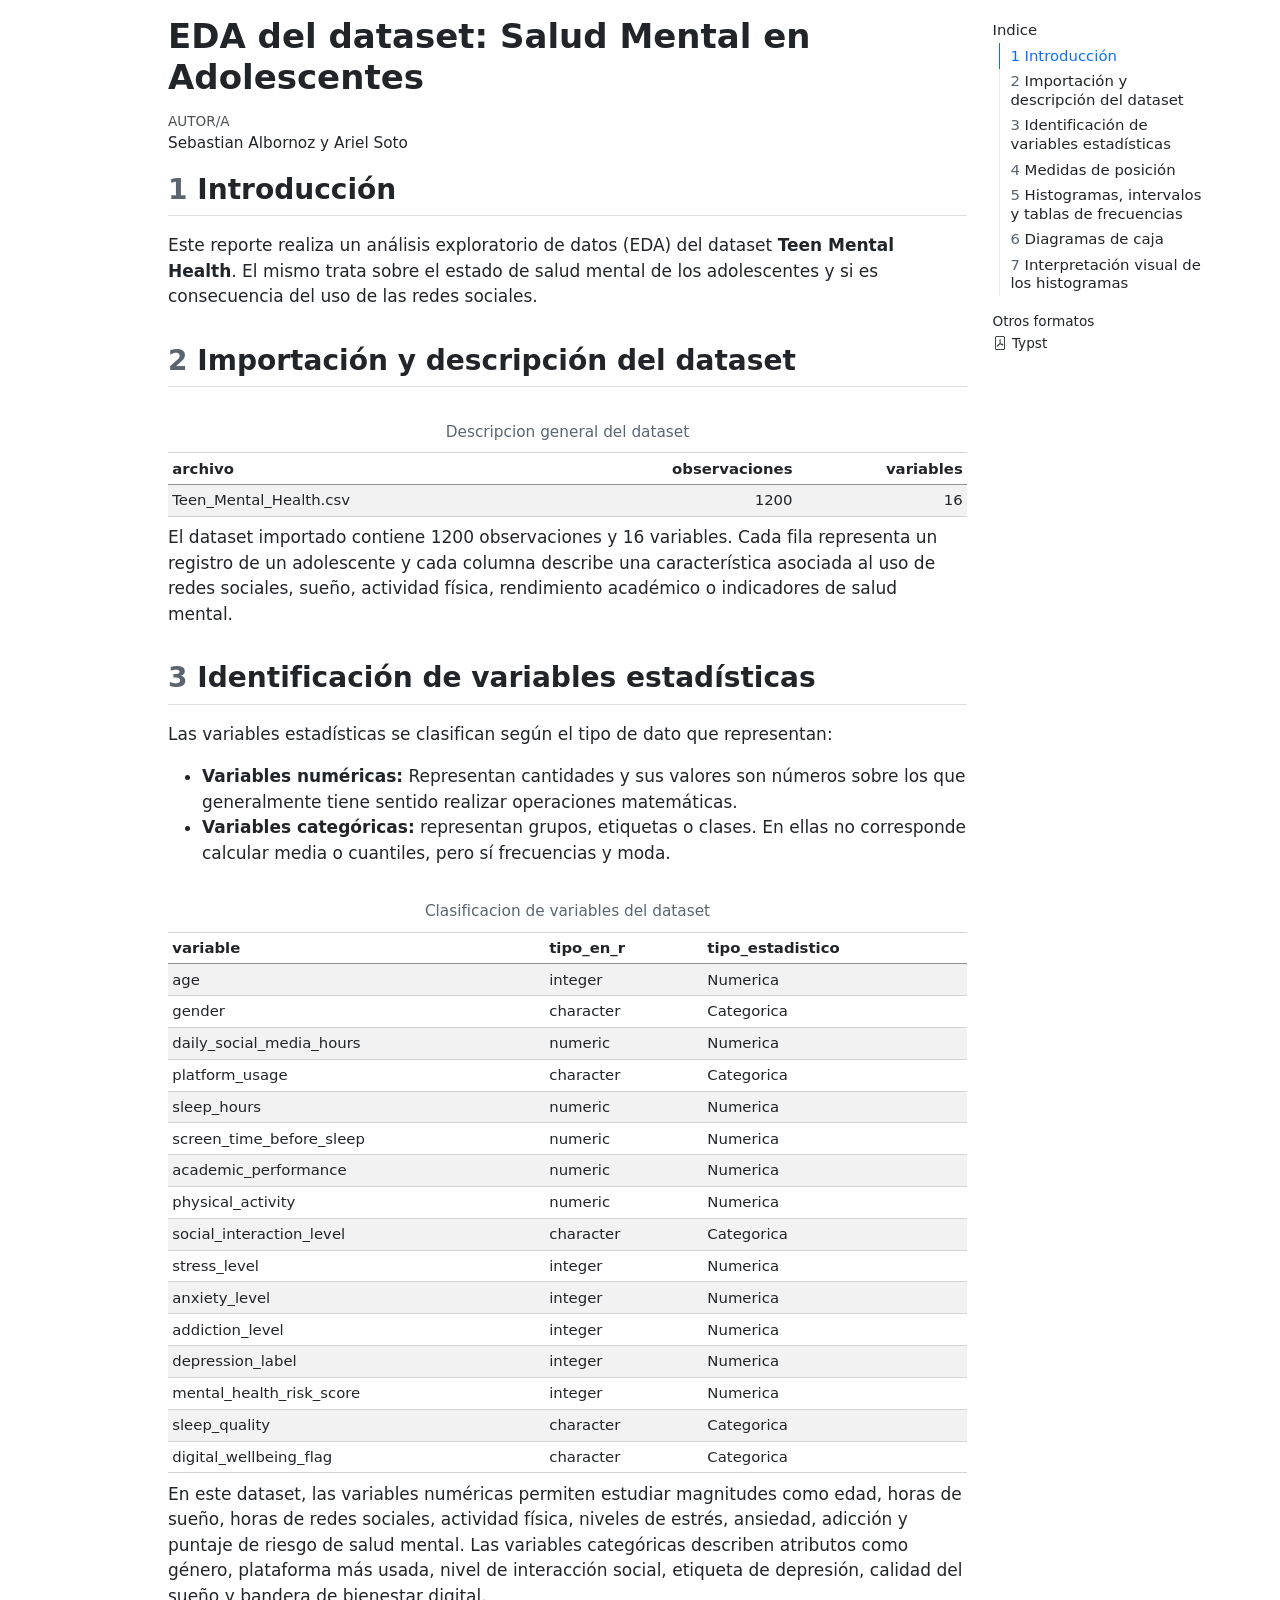
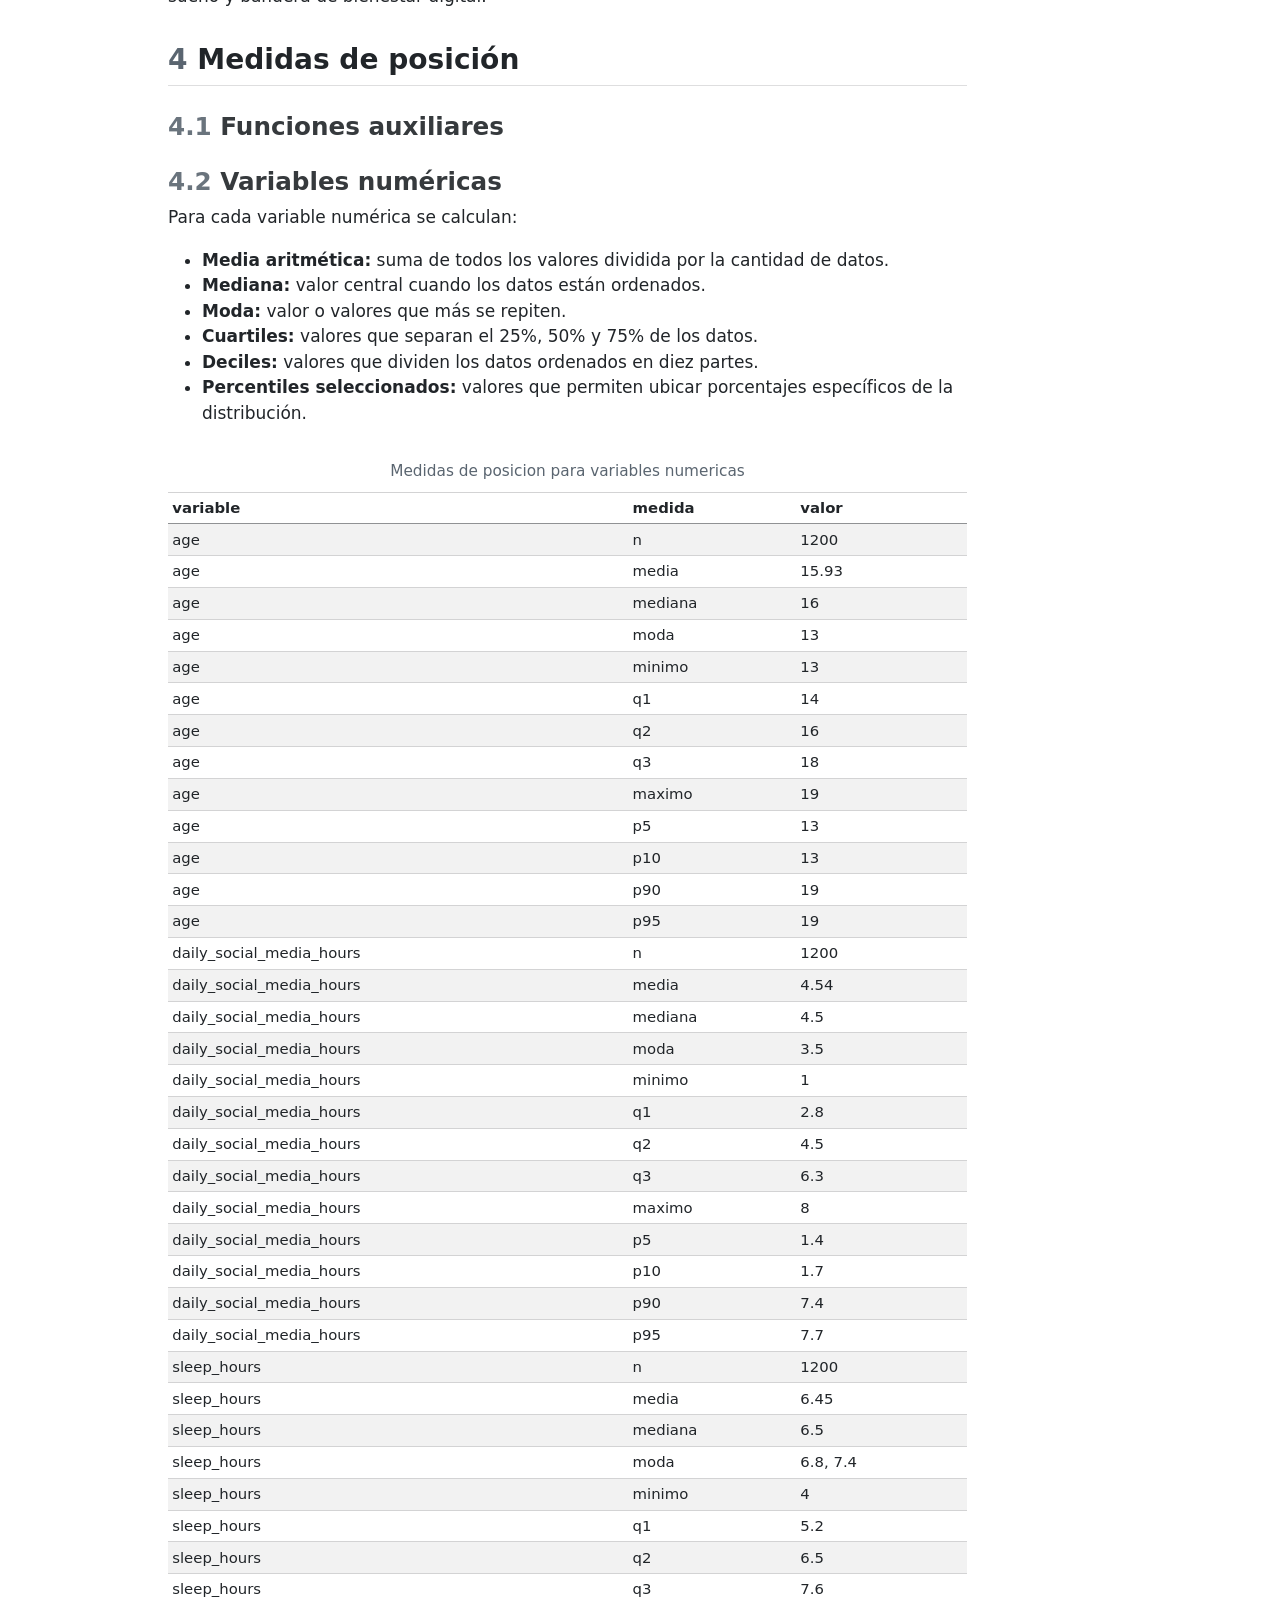
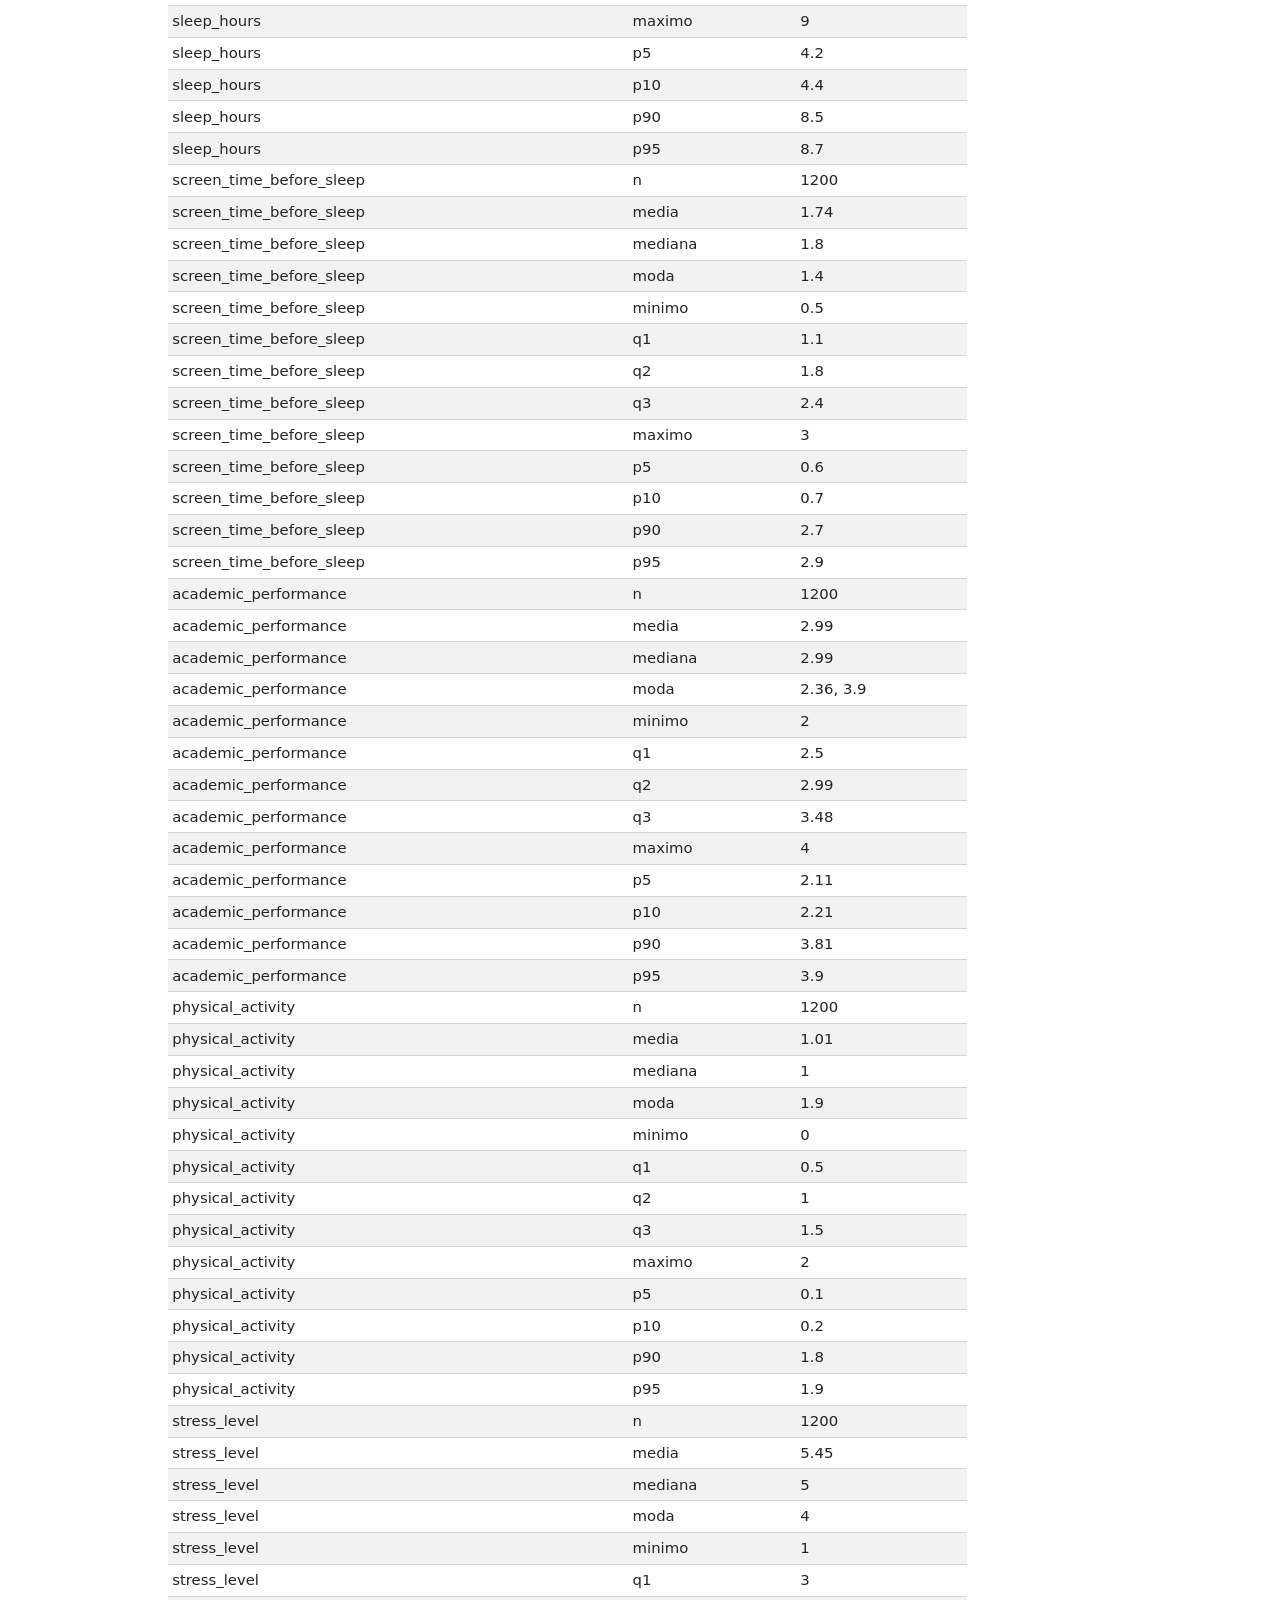
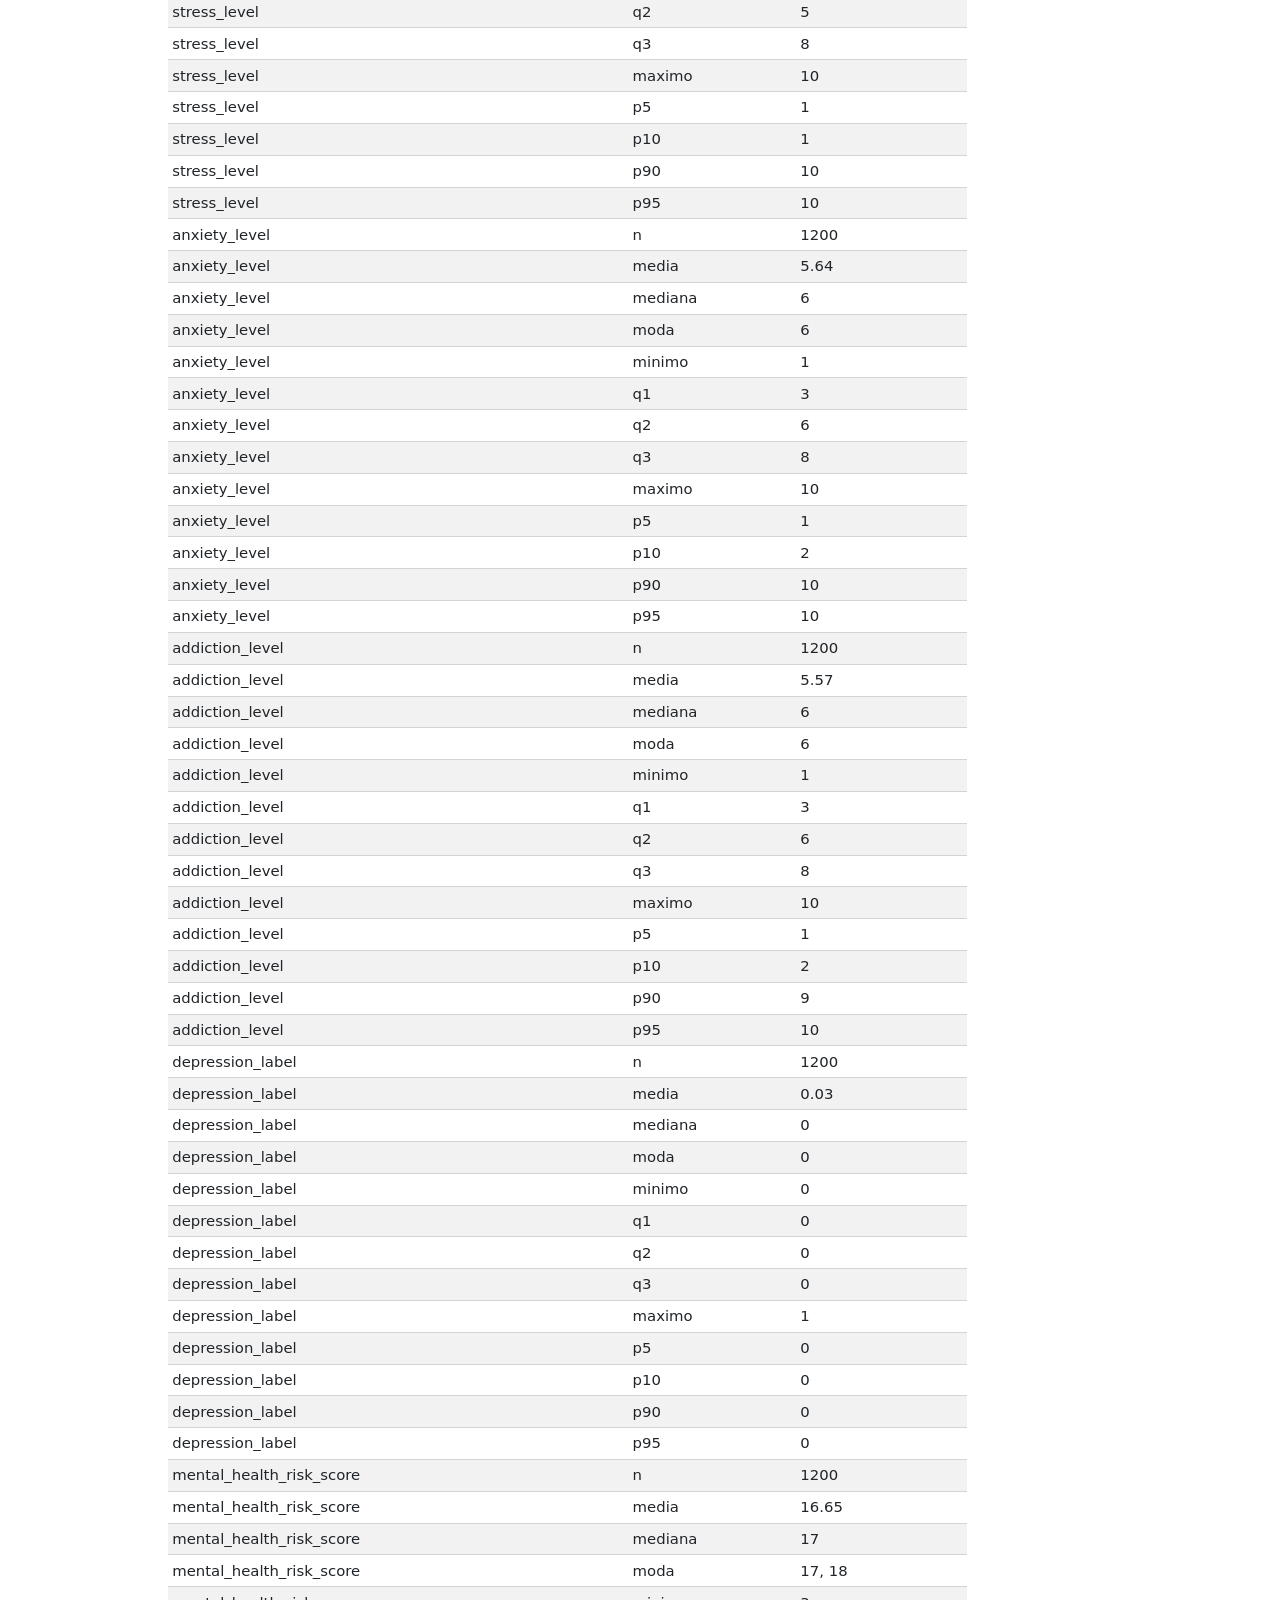
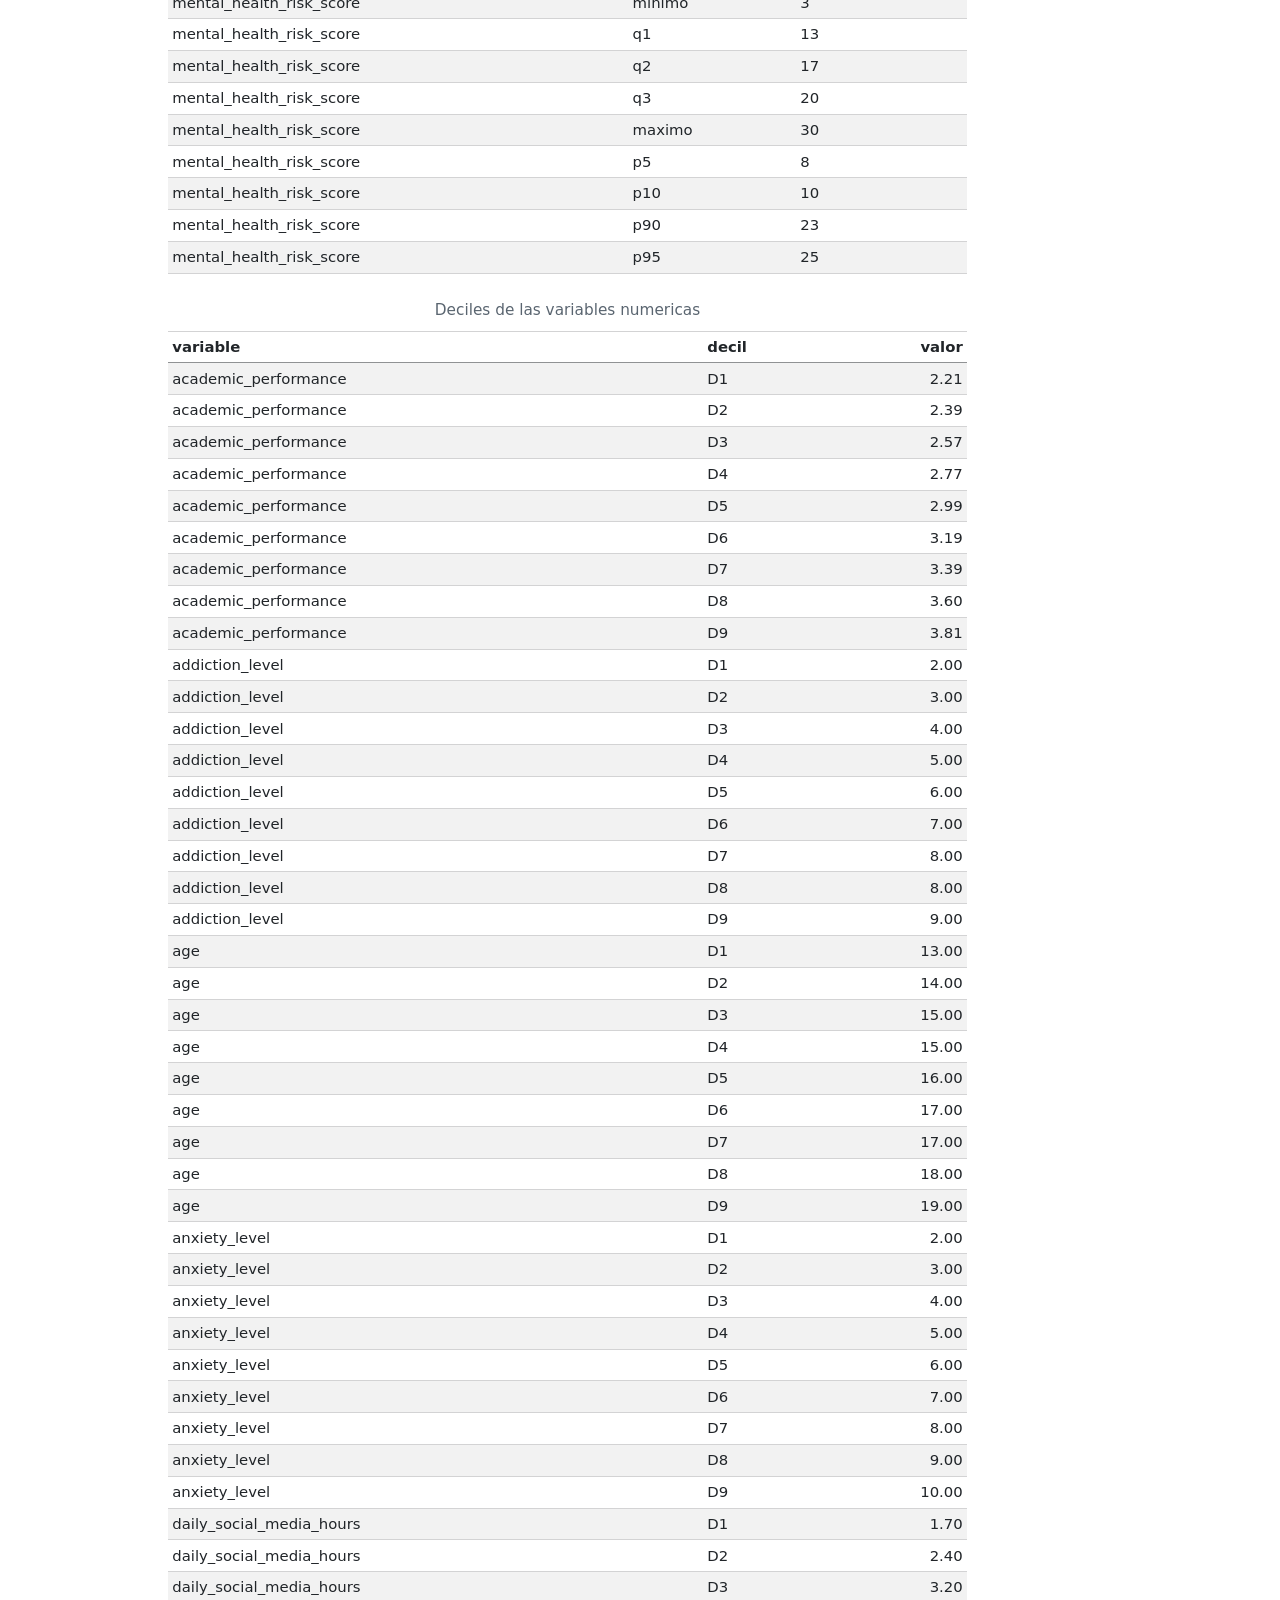
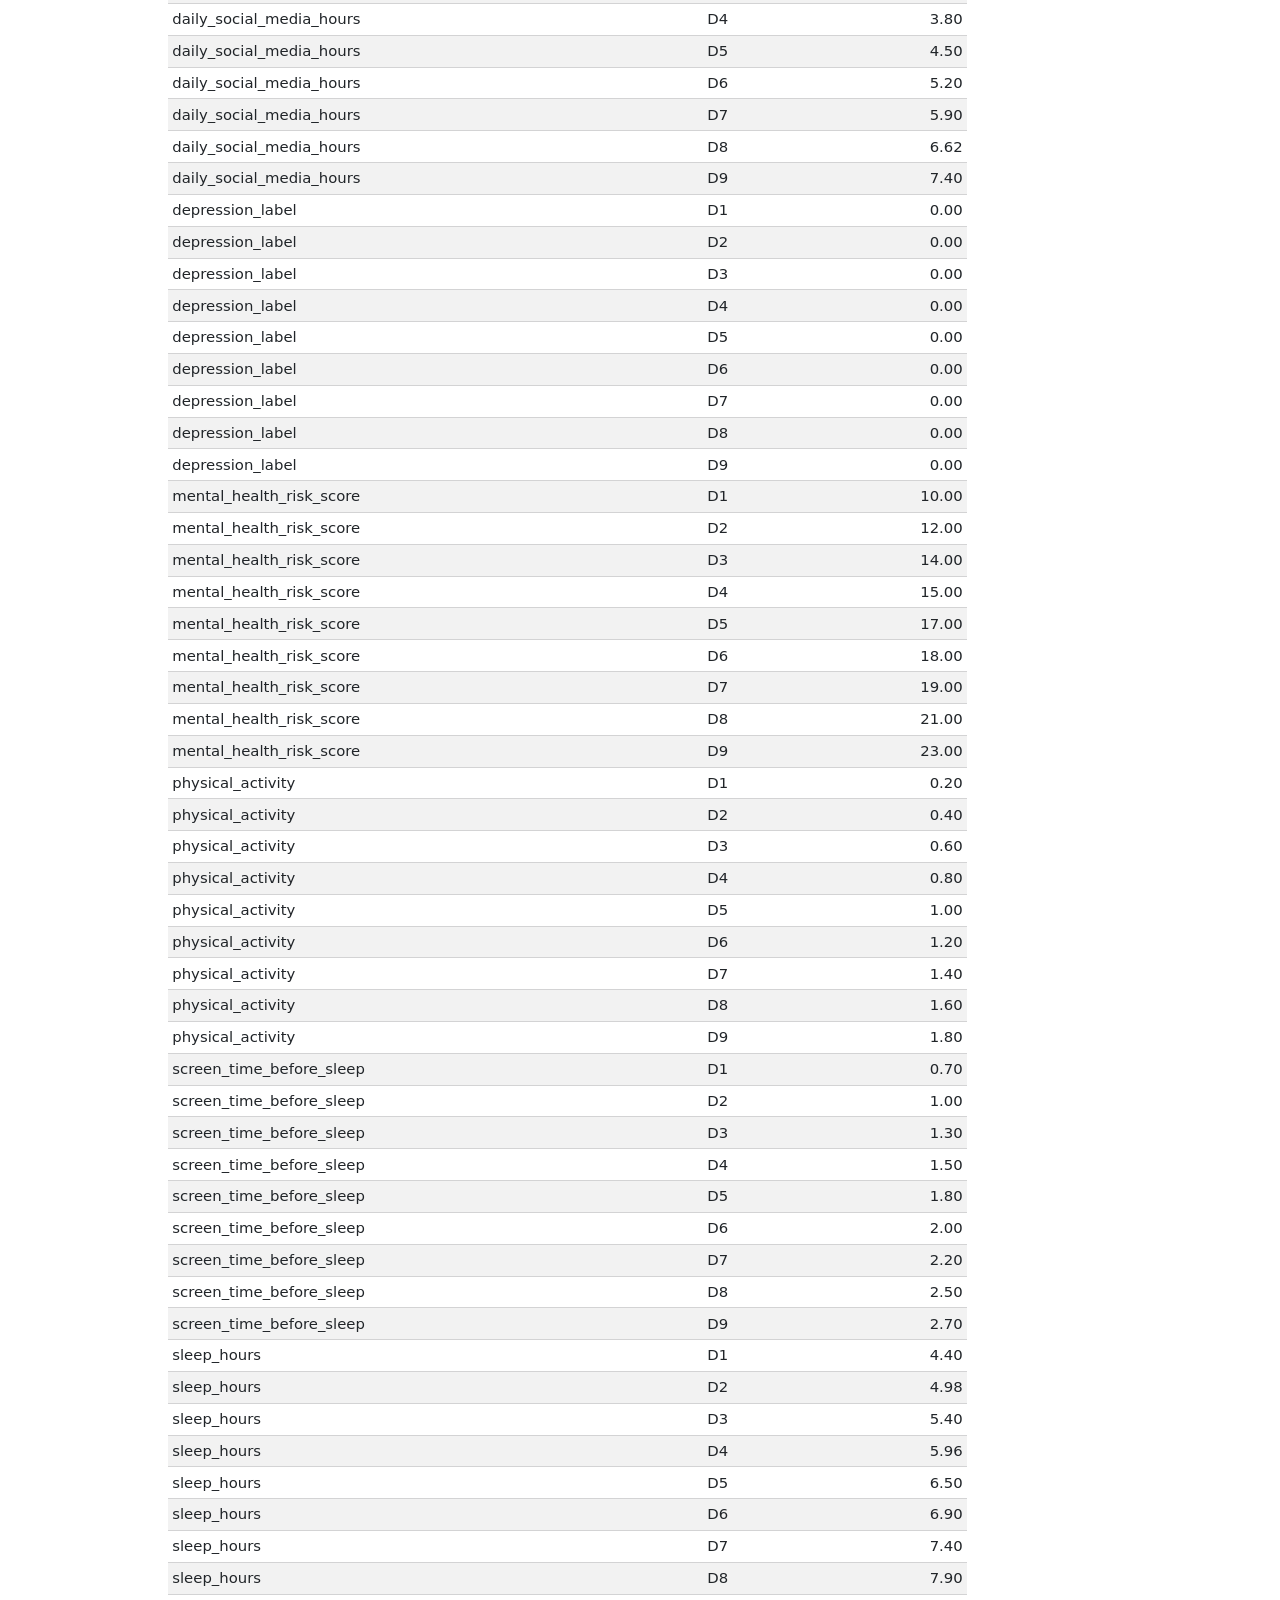
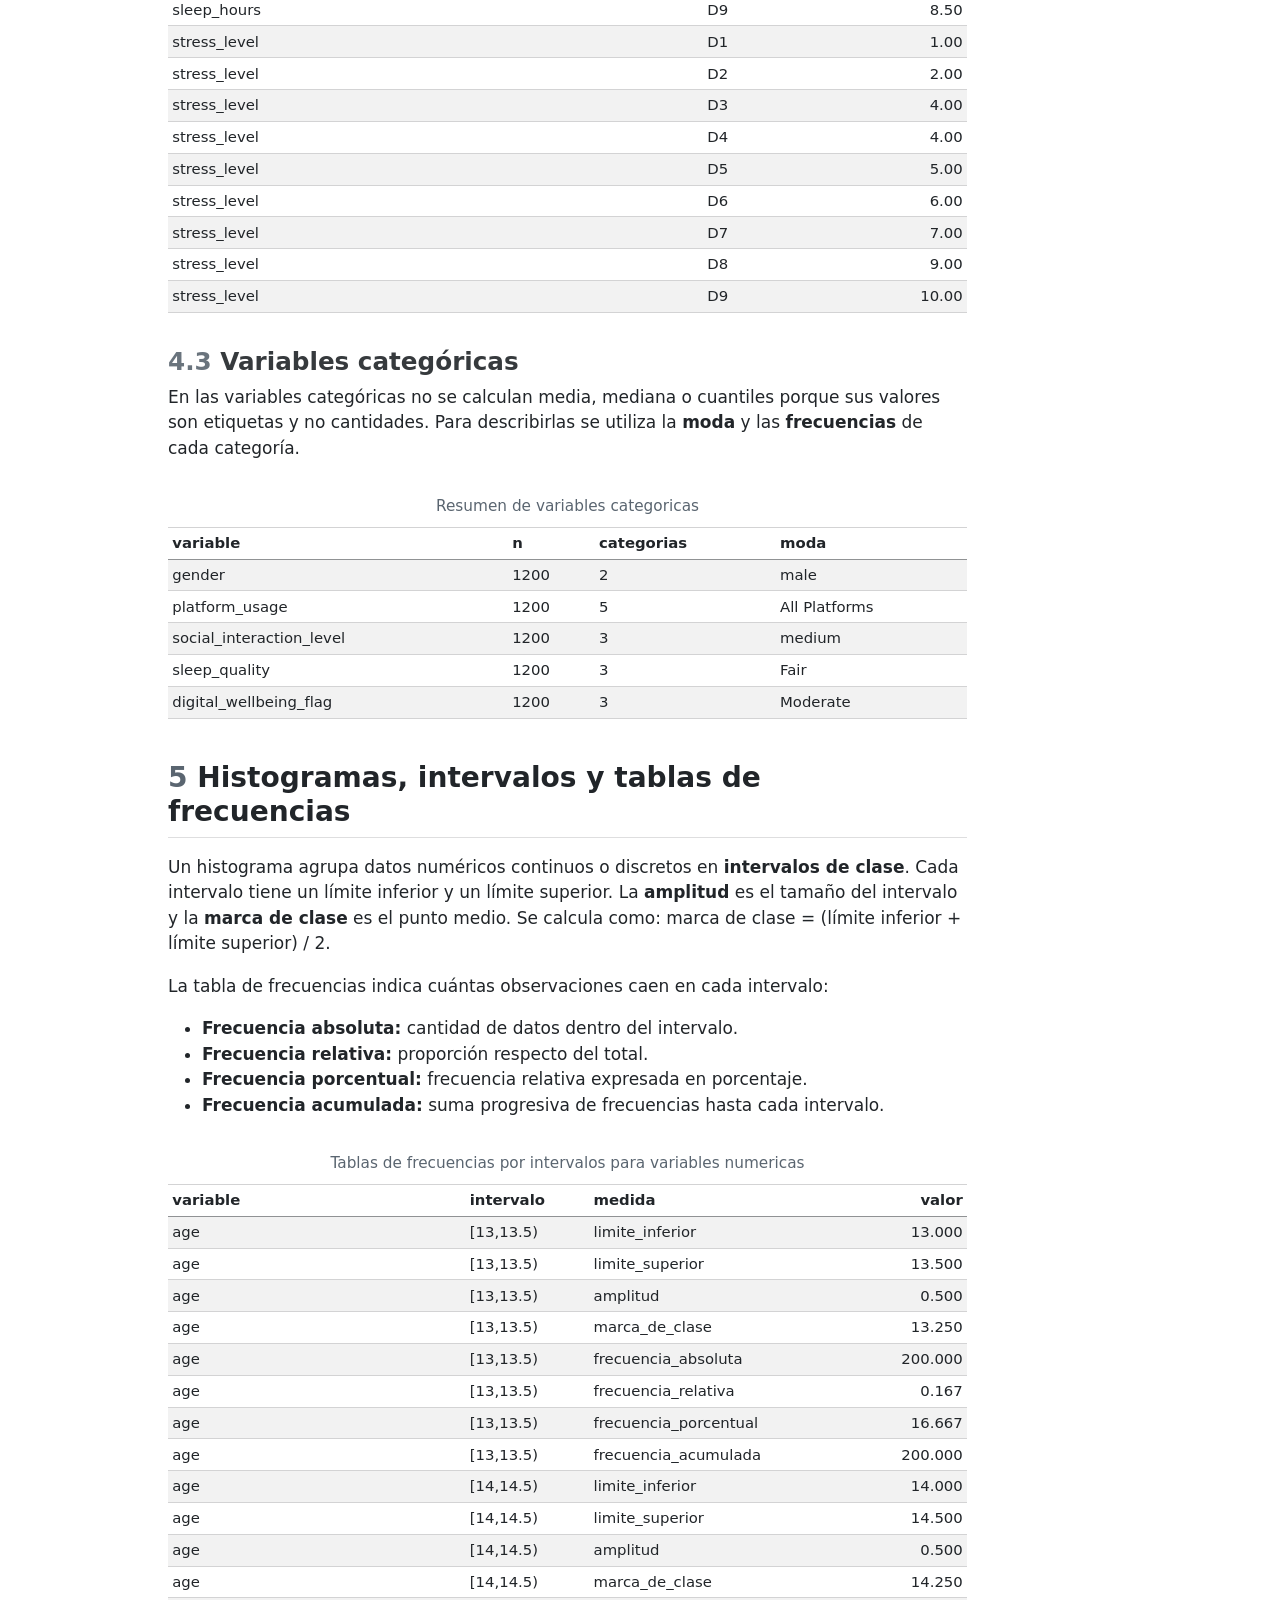
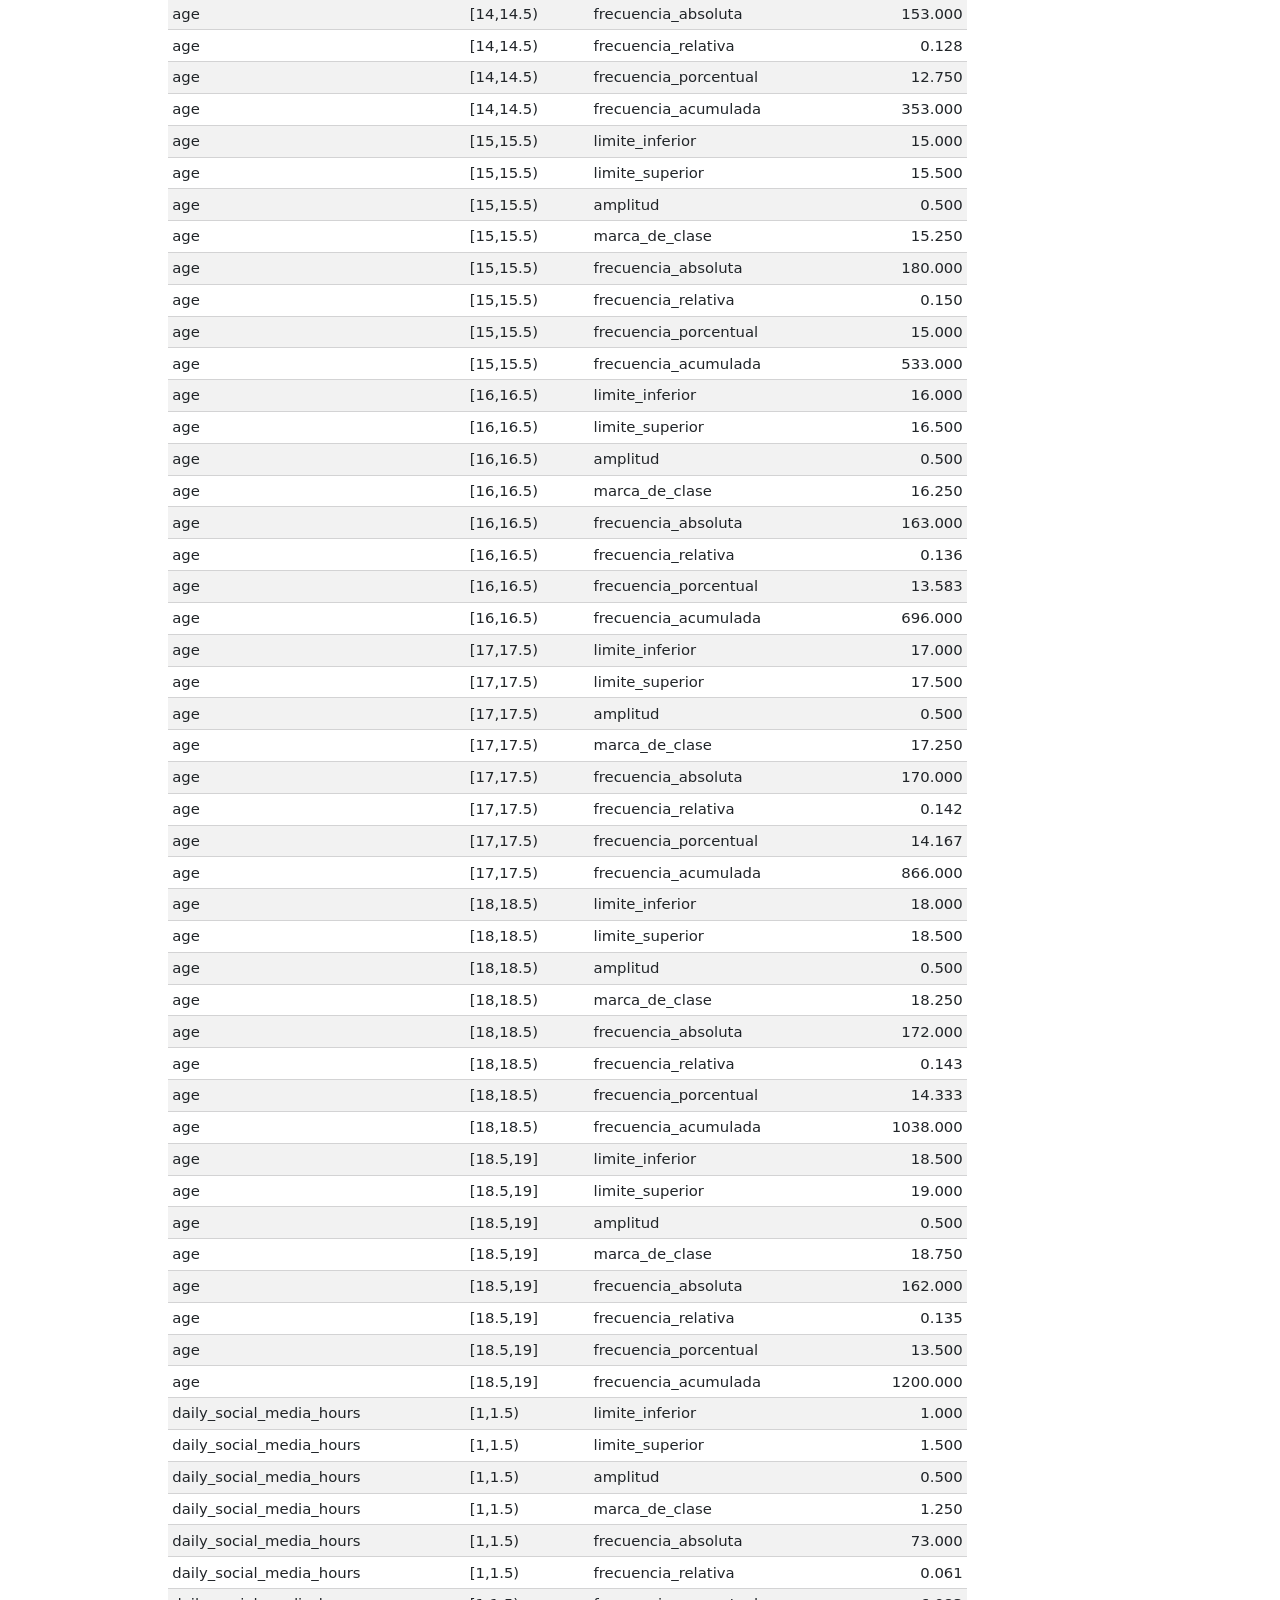
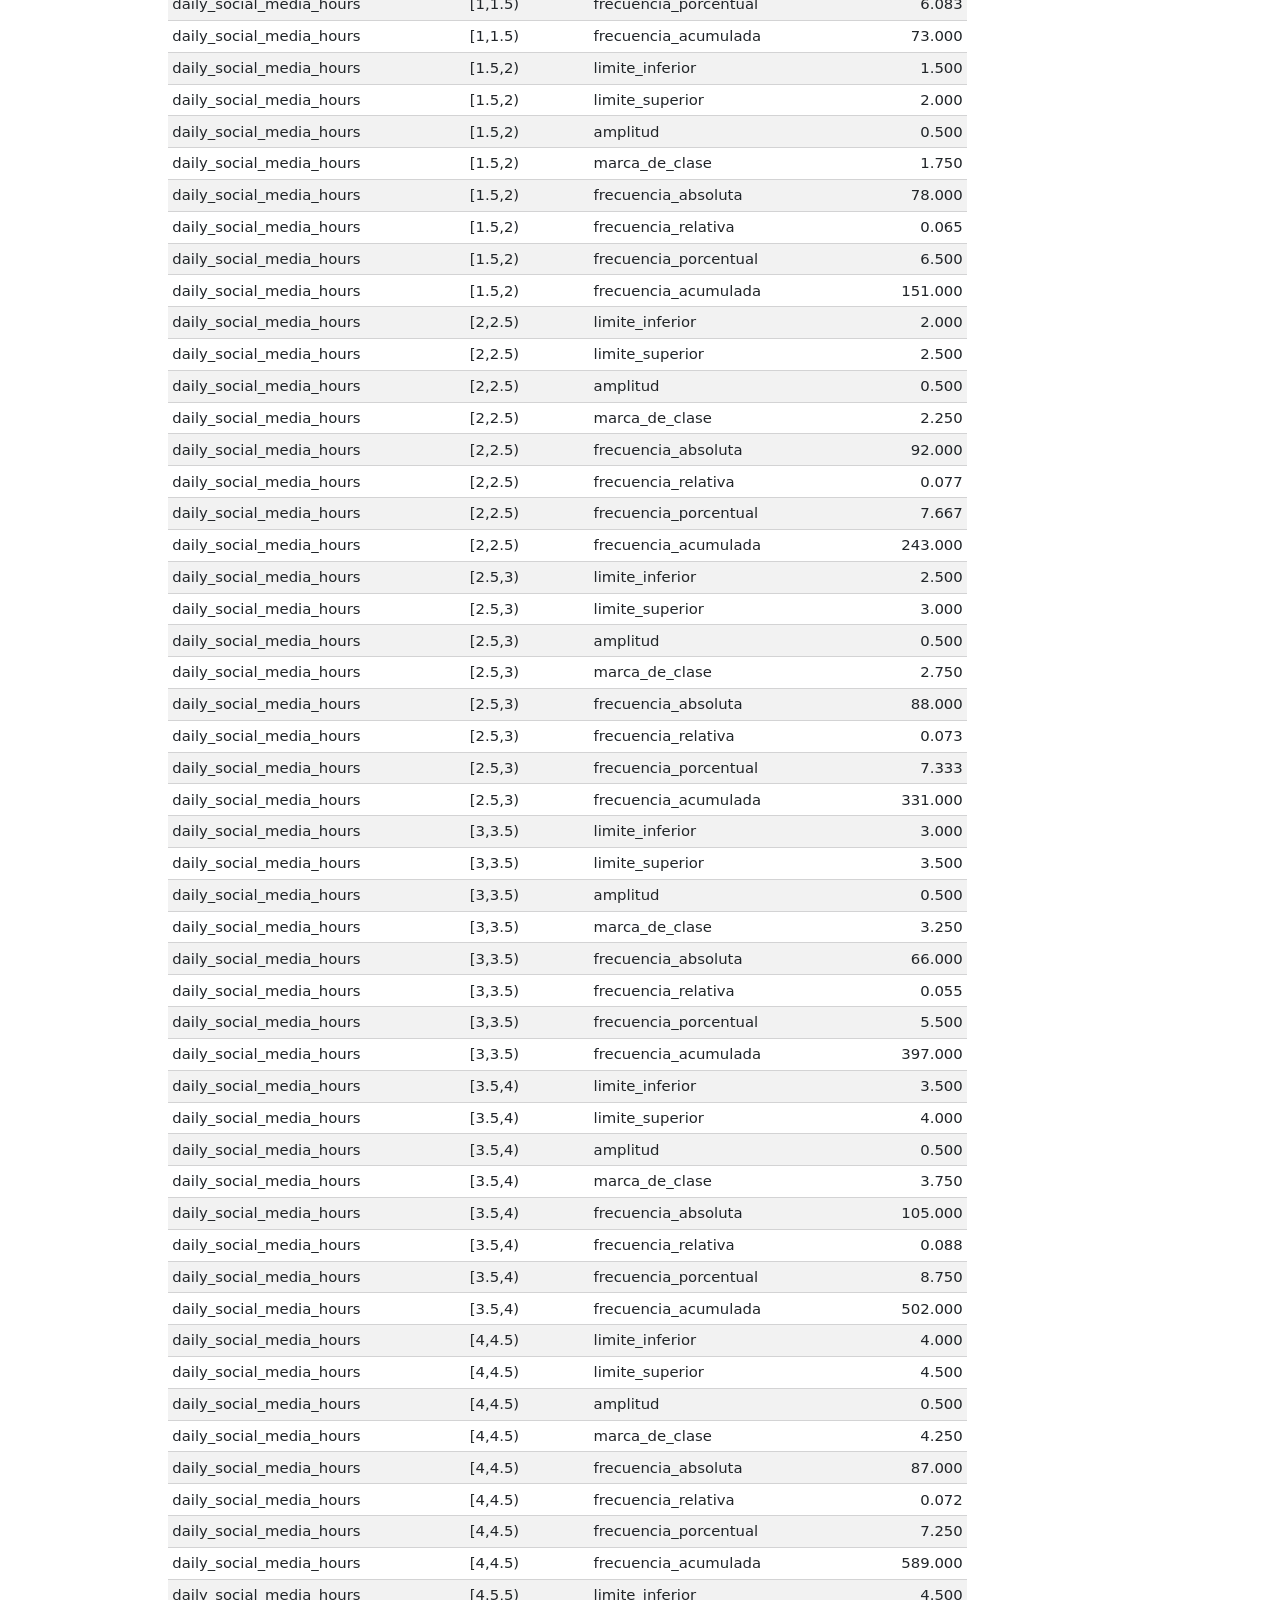
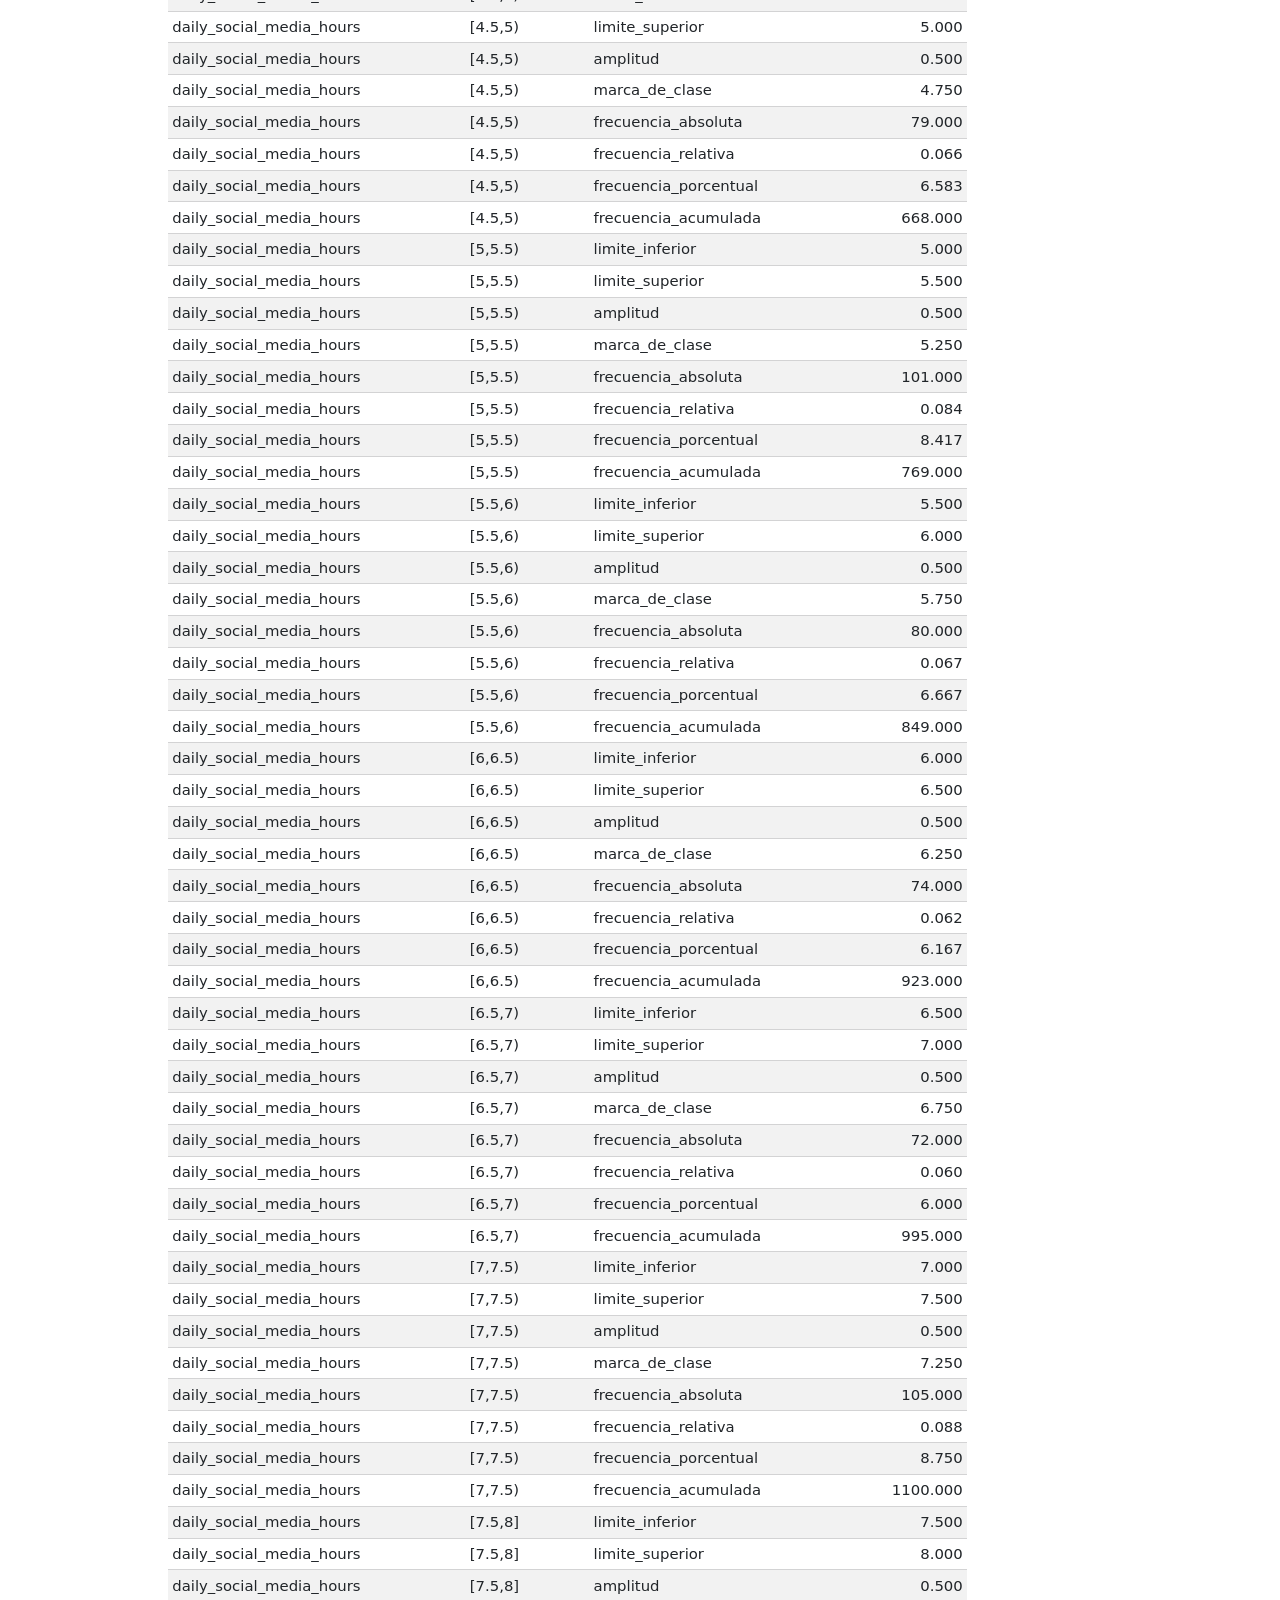
==== commit 0fd1b1ed: "feat: se renderiza a pdf" ====
--- a/reporte_eda_salud_mental.html
+++ b/reporte_eda_salud_mental.html
@@ -1,5 +1,5 @@
 <!DOCTYPE html>
-<html xmlns="http://www.w3.org/1999/xhtml" lang="en" xml:lang="en"><head>
+<html xmlns="http://www.w3.org/1999/xhtml" lang="es" xml:lang="es"><head>
 
 <meta charset="utf-8">
 <meta name="generator" content="quarto-1.9.38">
@@ -24,41 +24,6 @@
   margin: 0 0.8em 0.2em -1em; /* quarto-specific, see https://github.com/quarto-dev/quarto-cli/issues/4556 */ 
   vertical-align: middle;
 }
-/* CSS for syntax highlighting */
-html { -webkit-text-size-adjust: 100%; }
-pre > code.sourceCode { white-space: pre; position: relative; }
-pre > code.sourceCode > span { display: inline-block; line-height: 1.25; }
-pre > code.sourceCode > span:empty { height: 1.2em; }
-.sourceCode { overflow: visible; }
-code.sourceCode > span { color: inherit; text-decoration: inherit; }
-div.sourceCode { margin: 1em 0; }
-pre.sourceCode { margin: 0; }
-@media screen {
-div.sourceCode { overflow: auto; }
-}
-@media print {
-pre > code.sourceCode { white-space: pre-wrap; }
-pre > code.sourceCode > span { text-indent: -5em; padding-left: 5em; }
-}
-pre.numberSource code
-  { counter-reset: source-line 0; }
-pre.numberSource code > span
-  { position: relative; left: -4em; counter-increment: source-line; }
-pre.numberSource code > span > a:first-child::before
-  { content: counter(source-line);
-    position: relative; left: -1em; text-align: right; vertical-align: baseline;
-    border: none; display: inline-block;
-    -webkit-touch-callout: none; -webkit-user-select: none;
-    -khtml-user-select: none; -moz-user-select: none;
-    -ms-user-select: none; user-select: none;
-    padding: 0 4px; width: 4em;
-  }
-pre.numberSource { margin-left: 3em;  padding-left: 4px; }
-div.sourceCode
-  {   }
-@media screen {
-pre > code.sourceCode > span > a:first-child::before { text-decoration: underline; }
-}
 </style>
 
 
@@ -82,7 +47,7 @@
 <div id="quarto-content" class="page-columns page-rows-contents page-layout-article">
 <div id="quarto-margin-sidebar" class="sidebar margin-sidebar">
   <nav id="TOC" role="doc-toc" class="toc-active">
-    <h2 id="toc-title">Table of contents</h2>
+    <h2 id="toc-title">Indice</h2>
    
   <ul>
   <li><a href="#introducción" id="toc-introducción" class="nav-link active" data-scroll-target="#introducción"><span class="header-section-number">1</span> Introducción</a></li>
@@ -98,7 +63,7 @@
   <li><a href="#diagramas-de-caja" id="toc-diagramas-de-caja" class="nav-link" data-scroll-target="#diagramas-de-caja"><span class="header-section-number">6</span> Diagramas de caja</a></li>
   <li><a href="#interpretación-visual-de-los-histogramas" id="toc-interpretación-visual-de-los-histogramas" class="nav-link" data-scroll-target="#interpretación-visual-de-los-histogramas"><span class="header-section-number">7</span> Interpretación visual de los histogramas</a></li>
   </ul>
-</nav>
+<div class="quarto-alternate-formats"><h2>Otros formatos</h2><ul><li><a href="reporte_eda_salud_mental.pdf"><i class="bi bi-file-pdf"></i>Typst</a></li></ul></div></nav>
 </div>
 <main class="content" id="quarto-document-content">
 
@@ -112,7 +77,7 @@
 <div class="quarto-title-meta">
 
     <div>
-    <div class="quarto-title-meta-heading">Author</div>
+    <div class="quarto-title-meta-heading">Autor/a</div>
     <div class="quarto-title-meta-contents">
              <p>Sebastian Albornoz y Ariel Soto </p>
           </div>
@@ -130,296 +95,31 @@
 <section id="introducción" class="level2" data-number="1">
 <h2 data-number="1" class="anchored" data-anchor-id="introducción"><span class="header-section-number">1</span> Introducción</h2>
 <p>Este reporte realiza un análisis exploratorio de datos (EDA) del dataset <strong>Teen Mental Health</strong>. El mismo trata sobre el estado de salud mental de los adolescentes y si es consecuencia del uso de las redes sociales.</p>
-<div class="cell">
-<details class="code-fold">
-<summary>Code</summary>
-<div class="code-copy-outer-scaffold"><div class="sourceCode cell-code" id="cb1"><pre class="sourceCode r code-with-copy"><code class="sourceCode r"><span id="cb1-1"><a href="#cb1-1" aria-hidden="true" tabindex="-1"></a><span class="fu">library</span>(tidyverse)</span>
-<span id="cb1-2"><a href="#cb1-2" aria-hidden="true" tabindex="-1"></a><span class="fu">library</span>(knitr)</span>
-<span id="cb1-3"><a href="#cb1-3" aria-hidden="true" tabindex="-1"></a></span>
-<span id="cb1-4"><a href="#cb1-4" aria-hidden="true" tabindex="-1"></a><span class="fu">theme_set</span>(<span class="fu">theme_minimal</span>(<span class="at">base_size =</span> <span class="dv">12</span>))</span>
-<span id="cb1-5"><a href="#cb1-5" aria-hidden="true" tabindex="-1"></a></span>
-<span id="cb1-6"><a href="#cb1-6" aria-hidden="true" tabindex="-1"></a><span class="fu">options</span>(</span>
-<span id="cb1-7"><a href="#cb1-7" aria-hidden="true" tabindex="-1"></a>  <span class="at">dplyr.summarise.inform =</span> <span class="cn">FALSE</span>,</span>
-<span id="cb1-8"><a href="#cb1-8" aria-hidden="true" tabindex="-1"></a>  <span class="at">scipen =</span> <span class="dv">999</span></span>
-<span id="cb1-9"><a href="#cb1-9" aria-hidden="true" tabindex="-1"></a>)</span></code></pre></div><button title="Copy to Clipboard" class="code-copy-button"><i class="bi"></i></button></div>
-</details>
-</div>
 </section>
 <section id="importación-y-descripción-del-dataset" class="level2" data-number="2">
 <h2 data-number="2" class="anchored" data-anchor-id="importación-y-descripción-del-dataset"><span class="header-section-number">2</span> Importación y descripción del dataset</h2>
 <div class="cell">
-<details class="code-fold">
-<summary>Code</summary>
-<div class="code-copy-outer-scaffold"><div class="sourceCode cell-code" id="cb2"><pre class="sourceCode r code-with-copy"><code class="sourceCode r"><span id="cb2-1"><a href="#cb2-1" aria-hidden="true" tabindex="-1"></a>archivo <span class="ot">&lt;-</span> <span class="cf">if</span> (<span class="fu">file.exists</span>(<span class="st">"Teen_Mental_Health.csv"</span>)) {</span>
-<span id="cb2-2"><a href="#cb2-2" aria-hidden="true" tabindex="-1"></a>  <span class="st">"Teen_Mental_Health.csv"</span></span>
-<span id="cb2-3"><a href="#cb2-3" aria-hidden="true" tabindex="-1"></a>} <span class="cf">else</span> {</span>
-<span id="cb2-4"><a href="#cb2-4" aria-hidden="true" tabindex="-1"></a>  <span class="st">"dataset.csv"</span></span>
-<span id="cb2-5"><a href="#cb2-5" aria-hidden="true" tabindex="-1"></a>}</span>
-<span id="cb2-6"><a href="#cb2-6" aria-hidden="true" tabindex="-1"></a></span>
-<span id="cb2-7"><a href="#cb2-7" aria-hidden="true" tabindex="-1"></a>datos <span class="ot">&lt;-</span> <span class="fu">read.csv</span>(</span>
-<span id="cb2-8"><a href="#cb2-8" aria-hidden="true" tabindex="-1"></a>  archivo,</span>
-<span id="cb2-9"><a href="#cb2-9" aria-hidden="true" tabindex="-1"></a>  <span class="at">stringsAsFactors =</span> <span class="cn">FALSE</span>,</span>
-<span id="cb2-10"><a href="#cb2-10" aria-hidden="true" tabindex="-1"></a>  <span class="at">fileEncoding =</span> <span class="st">"UTF-8-BOM"</span>,</span>
-<span id="cb2-11"><a href="#cb2-11" aria-hidden="true" tabindex="-1"></a>  <span class="at">check.names =</span> <span class="cn">FALSE</span></span>
-<span id="cb2-12"><a href="#cb2-12" aria-hidden="true" tabindex="-1"></a>) <span class="sc">|&gt;</span></span>
-<span id="cb2-13"><a href="#cb2-13" aria-hidden="true" tabindex="-1"></a>  <span class="fu">as_tibble</span>()</span>
-<span id="cb2-14"><a href="#cb2-14" aria-hidden="true" tabindex="-1"></a></span>
-<span id="cb2-15"><a href="#cb2-15" aria-hidden="true" tabindex="-1"></a><span class="fu">glimpse</span>(datos)</span></code></pre></div><button title="Copy to Clipboard" class="code-copy-button"><i class="bi"></i></button></div>
-</details>
-<div class="cell-output cell-output-stdout">
-<pre><code>Rows: 1,200
-Columns: 16
-$ age                      &lt;int&gt; 14, 19, 17, 15, 15, 19, 18, 16, 19, 15, 16, 1…
-$ gender                   &lt;chr&gt; "male", "female", "female", "male", "female",…
-$ daily_social_media_hours &lt;dbl&gt; 7.9, 1.9, 1.3, 7.4, 4.7, 7.4, 2.5, 4.0, 3.3, …
-$ platform_usage           &lt;chr&gt; "Facebook", "TikTok", "Instagram", "YouTube",…
-$ sleep_hours              &lt;dbl&gt; 7.4, 8.0, 7.6, 6.9, 4.9, 4.4, 6.4, 4.2, 5.0, …
-$ screen_time_before_sleep &lt;dbl&gt; 2.9, 2.9, 0.5, 1.6, 3.0, 2.4, 2.4, 0.5, 2.1, …
-$ academic_performance     &lt;dbl&gt; 3.01, 3.22, 3.92, 3.48, 2.37, 2.63, 2.63, 2.4…
-$ physical_activity        &lt;dbl&gt; 1.5, 0.8, 0.0, 0.8, 1.4, 0.6, 0.7, 1.3, 0.9, …
-$ social_interaction_level &lt;chr&gt; "low", "high", "high", "medium", "medium", "h…
-$ stress_level             &lt;int&gt; 2, 8, 2, 1, 3, 3, 2, 6, 1, 1, 5, 1, 5, 1, 1, …
-$ anxiety_level            &lt;int&gt; 2, 1, 4, 7, 5, 5, 2, 10, 10, 1, 8, 10, 7, 10,…
-$ addiction_level          &lt;int&gt; 1, 10, 2, 9, 2, 7, 5, 5, 9, 4, 9, 8, 6, 10, 1…
-$ depression_label         &lt;int&gt; 0, 0, 0, 0, 0, 0, 0, 0, 0, 0, 0, 0, 0, 0, 0, …
-$ mental_health_risk_score &lt;int&gt; 5, 19, 8, 17, 10, 15, 9, 21, 20, 6, 22, 19, 1…
-$ sleep_quality            &lt;chr&gt; "Fair", "Good", "Fair", "Fair", "Poor", "Poor…
-$ digital_wellbeing_flag   &lt;chr&gt; "At Risk", "Moderate", "Healthy", "Moderate",…</code></pre>
-</div>
-</div>
-<p>El dataset importado contiene 1200 observaciones y 16 variables. Cada fila representa un registro de un adolescente y cada columna describe una característica asociada al uso de redes sociales, sueño, actividad física, rendimiento académico o indicadores de salud mental.</p>
-<div class="cell">
-<details class="code-fold">
-<summary>Code</summary>
-<div class="code-copy-outer-scaffold"><div class="sourceCode cell-code" id="cb4"><pre class="sourceCode r code-with-copy"><code class="sourceCode r"><span id="cb4-1"><a href="#cb4-1" aria-hidden="true" tabindex="-1"></a><span class="fu">head</span>(datos, <span class="dv">10</span>) <span class="sc">|&gt;</span></span>
-<span id="cb4-2"><a href="#cb4-2" aria-hidden="true" tabindex="-1"></a>  <span class="fu">kable</span>(<span class="at">caption =</span> <span class="st">"Primeras 10 observaciones del dataset"</span>)</span></code></pre></div><button title="Copy to Clipboard" class="code-copy-button"><i class="bi"></i></button></div>
-</details>
 <div class="cell-output-display">
 <table class="caption-top table table-sm table-striped small">
-<caption>Primeras 10 observaciones del dataset</caption>
-<colgroup>
-<col style="width: 1%">
-<col style="width: 2%">
-<col style="width: 9%">
-<col style="width: 5%">
-<col style="width: 4%">
-<col style="width: 9%">
-<col style="width: 7%">
-<col style="width: 6%">
-<col style="width: 9%">
-<col style="width: 4%">
-<col style="width: 5%">
-<col style="width: 5%">
-<col style="width: 6%">
-<col style="width: 9%">
-<col style="width: 5%">
-<col style="width: 8%">
-</colgroup>
+<caption>Descripcion general del dataset</caption>
 <thead>
 <tr class="header">
-<th style="text-align: right;">age</th>
-<th style="text-align: left;">gender</th>
-<th style="text-align: right;">daily_social_media_hours</th>
-<th style="text-align: left;">platform_usage</th>
-<th style="text-align: right;">sleep_hours</th>
-<th style="text-align: right;">screen_time_before_sleep</th>
-<th style="text-align: right;">academic_performance</th>
-<th style="text-align: right;">physical_activity</th>
-<th style="text-align: left;">social_interaction_level</th>
-<th style="text-align: right;">stress_level</th>
-<th style="text-align: right;">anxiety_level</th>
-<th style="text-align: right;">addiction_level</th>
-<th style="text-align: right;">depression_label</th>
-<th style="text-align: right;">mental_health_risk_score</th>
-<th style="text-align: left;">sleep_quality</th>
-<th style="text-align: left;">digital_wellbeing_flag</th>
+<th style="text-align: left;">archivo</th>
+<th style="text-align: right;">observaciones</th>
+<th style="text-align: right;">variables</th>
 </tr>
 </thead>
 <tbody>
 <tr class="odd">
-<td style="text-align: right;">14</td>
-<td style="text-align: left;">male</td>
-<td style="text-align: right;">7.9</td>
-<td style="text-align: left;">Facebook</td>
-<td style="text-align: right;">7.4</td>
-<td style="text-align: right;">2.9</td>
-<td style="text-align: right;">3.01</td>
-<td style="text-align: right;">1.5</td>
-<td style="text-align: left;">low</td>
-<td style="text-align: right;">2</td>
-<td style="text-align: right;">2</td>
-<td style="text-align: right;">1</td>
-<td style="text-align: right;">0</td>
-<td style="text-align: right;">5</td>
-<td style="text-align: left;">Fair</td>
-<td style="text-align: left;">At Risk</td>
-</tr>
-<tr class="even">
-<td style="text-align: right;">19</td>
-<td style="text-align: left;">female</td>
-<td style="text-align: right;">1.9</td>
-<td style="text-align: left;">TikTok</td>
-<td style="text-align: right;">8.0</td>
-<td style="text-align: right;">2.9</td>
-<td style="text-align: right;">3.22</td>
-<td style="text-align: right;">0.8</td>
-<td style="text-align: left;">high</td>
-<td style="text-align: right;">8</td>
-<td style="text-align: right;">1</td>
-<td style="text-align: right;">10</td>
-<td style="text-align: right;">0</td>
-<td style="text-align: right;">19</td>
-<td style="text-align: left;">Good</td>
-<td style="text-align: left;">Moderate</td>
-</tr>
-<tr class="odd">
-<td style="text-align: right;">17</td>
-<td style="text-align: left;">female</td>
-<td style="text-align: right;">1.3</td>
-<td style="text-align: left;">Instagram</td>
-<td style="text-align: right;">7.6</td>
-<td style="text-align: right;">0.5</td>
-<td style="text-align: right;">3.92</td>
-<td style="text-align: right;">0.0</td>
-<td style="text-align: left;">high</td>
-<td style="text-align: right;">2</td>
-<td style="text-align: right;">4</td>
-<td style="text-align: right;">2</td>
-<td style="text-align: right;">0</td>
-<td style="text-align: right;">8</td>
-<td style="text-align: left;">Fair</td>
-<td style="text-align: left;">Healthy</td>
-</tr>
-<tr class="even">
-<td style="text-align: right;">15</td>
-<td style="text-align: left;">male</td>
-<td style="text-align: right;">7.4</td>
-<td style="text-align: left;">YouTube</td>
-<td style="text-align: right;">6.9</td>
-<td style="text-align: right;">1.6</td>
-<td style="text-align: right;">3.48</td>
-<td style="text-align: right;">0.8</td>
-<td style="text-align: left;">medium</td>
-<td style="text-align: right;">1</td>
-<td style="text-align: right;">7</td>
-<td style="text-align: right;">9</td>
-<td style="text-align: right;">0</td>
-<td style="text-align: right;">17</td>
-<td style="text-align: left;">Fair</td>
-<td style="text-align: left;">Moderate</td>
-</tr>
-<tr class="odd">
-<td style="text-align: right;">15</td>
-<td style="text-align: left;">female</td>
-<td style="text-align: right;">4.7</td>
-<td style="text-align: left;">All Platforms</td>
-<td style="text-align: right;">4.9</td>
-<td style="text-align: right;">3.0</td>
-<td style="text-align: right;">2.37</td>
-<td style="text-align: right;">1.4</td>
-<td style="text-align: left;">medium</td>
-<td style="text-align: right;">3</td>
-<td style="text-align: right;">5</td>
-<td style="text-align: right;">2</td>
-<td style="text-align: right;">0</td>
-<td style="text-align: right;">10</td>
-<td style="text-align: left;">Poor</td>
-<td style="text-align: left;">Moderate</td>
-</tr>
-<tr class="even">
-<td style="text-align: right;">19</td>
-<td style="text-align: left;">female</td>
-<td style="text-align: right;">7.4</td>
-<td style="text-align: left;">All Platforms</td>
-<td style="text-align: right;">4.4</td>
-<td style="text-align: right;">2.4</td>
-<td style="text-align: right;">2.63</td>
-<td style="text-align: right;">0.6</td>
-<td style="text-align: left;">high</td>
-<td style="text-align: right;">3</td>
-<td style="text-align: right;">5</td>
-<td style="text-align: right;">7</td>
-<td style="text-align: right;">0</td>
-<td style="text-align: right;">15</td>
-<td style="text-align: left;">Poor</td>
-<td style="text-align: left;">At Risk</td>
-</tr>
-<tr class="odd">
-<td style="text-align: right;">18</td>
-<td style="text-align: left;">female</td>
-<td style="text-align: right;">2.5</td>
-<td style="text-align: left;">Instagram</td>
-<td style="text-align: right;">6.4</td>
-<td style="text-align: right;">2.4</td>
-<td style="text-align: right;">2.63</td>
-<td style="text-align: right;">0.7</td>
-<td style="text-align: left;">low</td>
-<td style="text-align: right;">2</td>
-<td style="text-align: right;">2</td>
-<td style="text-align: right;">5</td>
-<td style="text-align: right;">0</td>
-<td style="text-align: right;">9</td>
-<td style="text-align: left;">Fair</td>
-<td style="text-align: left;">Moderate</td>
-</tr>
-<tr class="even">
+<td style="text-align: left;">Teen_Mental_Health.csv</td>
+<td style="text-align: right;">1200</td>
 <td style="text-align: right;">16</td>
-<td style="text-align: left;">male</td>
-<td style="text-align: right;">4.0</td>
-<td style="text-align: left;">All Platforms</td>
-<td style="text-align: right;">4.2</td>
-<td style="text-align: right;">0.5</td>
-<td style="text-align: right;">2.40</td>
-<td style="text-align: right;">1.3</td>
-<td style="text-align: left;">low</td>
-<td style="text-align: right;">6</td>
-<td style="text-align: right;">10</td>
-<td style="text-align: right;">5</td>
-<td style="text-align: right;">0</td>
-<td style="text-align: right;">21</td>
-<td style="text-align: left;">Poor</td>
-<td style="text-align: left;">Moderate</td>
-</tr>
-<tr class="odd">
-<td style="text-align: right;">19</td>
-<td style="text-align: left;">female</td>
-<td style="text-align: right;">3.3</td>
-<td style="text-align: left;">YouTube</td>
-<td style="text-align: right;">5.0</td>
-<td style="text-align: right;">2.1</td>
-<td style="text-align: right;">2.04</td>
-<td style="text-align: right;">0.9</td>
-<td style="text-align: left;">high</td>
-<td style="text-align: right;">1</td>
-<td style="text-align: right;">10</td>
-<td style="text-align: right;">9</td>
-<td style="text-align: right;">0</td>
-<td style="text-align: right;">20</td>
-<td style="text-align: left;">Poor</td>
-<td style="text-align: left;">Moderate</td>
-</tr>
-<tr class="even">
-<td style="text-align: right;">15</td>
-<td style="text-align: left;">male</td>
-<td style="text-align: right;">1.9</td>
-<td style="text-align: left;">TikTok</td>
-<td style="text-align: right;">4.9</td>
-<td style="text-align: right;">1.5</td>
-<td style="text-align: right;">3.77</td>
-<td style="text-align: right;">1.1</td>
-<td style="text-align: left;">high</td>
-<td style="text-align: right;">1</td>
-<td style="text-align: right;">1</td>
-<td style="text-align: right;">4</td>
-<td style="text-align: right;">0</td>
-<td style="text-align: right;">6</td>
-<td style="text-align: left;">Poor</td>
-<td style="text-align: left;">Healthy</td>
 </tr>
 </tbody>
 </table>
 </div>
 </div>
+<p>El dataset importado contiene 1200 observaciones y 16 variables. Cada fila representa un registro de un adolescente y cada columna describe una característica asociada al uso de redes sociales, sueño, actividad física, rendimiento académico o indicadores de salud mental.</p>
 </section>
 <section id="identificación-de-variables-estadísticas" class="level2" data-number="3">
 <h2 data-number="3" class="anchored" data-anchor-id="identificación-de-variables-estadísticas"><span class="header-section-number">3</span> Identificación de variables estadísticas</h2>
@@ -429,23 +129,9 @@
 <li><strong>Variables categóricas:</strong> representan grupos, etiquetas o clases. En ellas no corresponde calcular media o cuantiles, pero sí frecuencias y moda.</li>
 </ul>
 <div class="cell">
-<details class="code-fold">
-<summary>Code</summary>
-<div class="code-copy-outer-scaffold"><div class="sourceCode cell-code" id="cb5"><pre class="sourceCode r code-with-copy"><code class="sourceCode r"><span id="cb5-1"><a href="#cb5-1" aria-hidden="true" tabindex="-1"></a>clasificacion_variables <span class="ot">&lt;-</span> <span class="fu">tibble</span>(</span>
-<span id="cb5-2"><a href="#cb5-2" aria-hidden="true" tabindex="-1"></a>  <span class="at">variable =</span> <span class="fu">names</span>(datos),</span>
-<span id="cb5-3"><a href="#cb5-3" aria-hidden="true" tabindex="-1"></a>  <span class="at">tipo_en_r =</span> <span class="fu">map_chr</span>(datos, <span class="sc">~</span> <span class="fu">class</span>(.x)[<span class="dv">1</span>]),</span>
-<span id="cb5-4"><a href="#cb5-4" aria-hidden="true" tabindex="-1"></a>  <span class="at">tipo_estadistico =</span> <span class="fu">case_when</span>(</span>
-<span id="cb5-5"><a href="#cb5-5" aria-hidden="true" tabindex="-1"></a>    <span class="fu">map_lgl</span>(datos, is.numeric) <span class="sc">~</span> <span class="st">"Numérica"</span>,</span>
-<span id="cb5-6"><a href="#cb5-6" aria-hidden="true" tabindex="-1"></a>    <span class="cn">TRUE</span> <span class="sc">~</span> <span class="st">"Categórica"</span></span>
-<span id="cb5-7"><a href="#cb5-7" aria-hidden="true" tabindex="-1"></a>  )</span>
-<span id="cb5-8"><a href="#cb5-8" aria-hidden="true" tabindex="-1"></a>)</span>
-<span id="cb5-9"><a href="#cb5-9" aria-hidden="true" tabindex="-1"></a></span>
-<span id="cb5-10"><a href="#cb5-10" aria-hidden="true" tabindex="-1"></a>clasificacion_variables <span class="sc">|&gt;</span></span>
-<span id="cb5-11"><a href="#cb5-11" aria-hidden="true" tabindex="-1"></a>  <span class="fu">kable</span>(<span class="at">caption =</span> <span class="st">"Clasificación de variables del dataset"</span>)</span></code></pre></div><button title="Copy to Clipboard" class="code-copy-button"><i class="bi"></i></button></div>
-</details>
 <div class="cell-output-display">
 <table class="caption-top table table-sm table-striped small">
-<caption>Clasificación de variables del dataset</caption>
+<caption>Clasificacion de variables del dataset</caption>
 <thead>
 <tr class="header">
 <th style="text-align: left;">variable</th>
@@ -457,82 +143,82 @@
 <tr class="odd">
 <td style="text-align: left;">age</td>
 <td style="text-align: left;">integer</td>
-<td style="text-align: left;">Numérica</td>
+<td style="text-align: left;">Numerica</td>
 </tr>
 <tr class="even">
 <td style="text-align: left;">gender</td>
 <td style="text-align: left;">character</td>
-<td style="text-align: left;">Categórica</td>
+<td style="text-align: left;">Categorica</td>
 </tr>
 <tr class="odd">
 <td style="text-align: left;">daily_social_media_hours</td>
 <td style="text-align: left;">numeric</td>
-<td style="text-align: left;">Numérica</td>
+<td style="text-align: left;">Numerica</td>
 </tr>
 <tr class="even">
 <td style="text-align: left;">platform_usage</td>
 <td style="text-align: left;">character</td>
-<td style="text-align: left;">Categórica</td>
+<td style="text-align: left;">Categorica</td>
 </tr>
 <tr class="odd">
 <td style="text-align: left;">sleep_hours</td>
 <td style="text-align: left;">numeric</td>
-<td style="text-align: left;">Numérica</td>
+<td style="text-align: left;">Numerica</td>
 </tr>
 <tr class="even">
 <td style="text-align: left;">screen_time_before_sleep</td>
 <td style="text-align: left;">numeric</td>
-<td style="text-align: left;">Numérica</td>
+<td style="text-align: left;">Numerica</td>
 </tr>
 <tr class="odd">
 <td style="text-align: left;">academic_performance</td>
 <td style="text-align: left;">numeric</td>
-<td style="text-align: left;">Numérica</td>
+<td style="text-align: left;">Numerica</td>
 </tr>
 <tr class="even">
 <td style="text-align: left;">physical_activity</td>
 <td style="text-align: left;">numeric</td>
-<td style="text-align: left;">Numérica</td>
+<td style="text-align: left;">Numerica</td>
 </tr>
 <tr class="odd">
 <td style="text-align: left;">social_interaction_level</td>
 <td style="text-align: left;">character</td>
-<td style="text-align: left;">Categórica</td>
+<td style="text-align: left;">Categorica</td>
 </tr>
 <tr class="even">
 <td style="text-align: left;">stress_level</td>
 <td style="text-align: left;">integer</td>
-<td style="text-align: left;">Numérica</td>
+<td style="text-align: left;">Numerica</td>
 </tr>
 <tr class="odd">
 <td style="text-align: left;">anxiety_level</td>
 <td style="text-align: left;">integer</td>
-<td style="text-align: left;">Numérica</td>
+<td style="text-align: left;">Numerica</td>
 </tr>
 <tr class="even">
 <td style="text-align: left;">addiction_level</td>
 <td style="text-align: left;">integer</td>
-<td style="text-align: left;">Numérica</td>
+<td style="text-align: left;">Numerica</td>
 </tr>
 <tr class="odd">
 <td style="text-align: left;">depression_label</td>
 <td style="text-align: left;">integer</td>
-<td style="text-align: left;">Numérica</td>
+<td style="text-align: left;">Numerica</td>
 </tr>
 <tr class="even">
 <td style="text-align: left;">mental_health_risk_score</td>
 <td style="text-align: left;">integer</td>
-<td style="text-align: left;">Numérica</td>
+<td style="text-align: left;">Numerica</td>
 </tr>
 <tr class="odd">
 <td style="text-align: left;">sleep_quality</td>
 <td style="text-align: left;">character</td>
-<td style="text-align: left;">Categórica</td>
+<td style="text-align: left;">Categorica</td>
 </tr>
 <tr class="even">
 <td style="text-align: left;">digital_wellbeing_flag</td>
 <td style="text-align: left;">character</td>
-<td style="text-align: left;">Categórica</td>
+<td style="text-align: left;">Categorica</td>
 </tr>
 </tbody>
 </table>
@@ -544,33 +230,6 @@
 <h2 data-number="4" class="anchored" data-anchor-id="medidas-de-posición"><span class="header-section-number">4</span> Medidas de posición</h2>
 <section id="funciones-auxiliares" class="level3" data-number="4.1">
 <h3 data-number="4.1" class="anchored" data-anchor-id="funciones-auxiliares"><span class="header-section-number">4.1</span> Funciones auxiliares</h3>
-<div class="cell">
-<details class="code-fold">
-<summary>Code</summary>
-<div class="code-copy-outer-scaffold"><div class="sourceCode cell-code" id="cb6"><pre class="sourceCode r code-with-copy"><code class="sourceCode r"><span id="cb6-1"><a href="#cb6-1" aria-hidden="true" tabindex="-1"></a>calcular_moda <span class="ot">&lt;-</span> <span class="cf">function</span>(x) {</span>
-<span id="cb6-2"><a href="#cb6-2" aria-hidden="true" tabindex="-1"></a>  x <span class="ot">&lt;-</span> x[<span class="sc">!</span><span class="fu">is.na</span>(x)]</span>
-<span id="cb6-3"><a href="#cb6-3" aria-hidden="true" tabindex="-1"></a>  <span class="cf">if</span> (<span class="fu">length</span>(x) <span class="sc">==</span> <span class="dv">0</span>) <span class="fu">return</span>(<span class="cn">NA_character_</span>)</span>
-<span id="cb6-4"><a href="#cb6-4" aria-hidden="true" tabindex="-1"></a></span>
-<span id="cb6-5"><a href="#cb6-5" aria-hidden="true" tabindex="-1"></a>  frecuencias <span class="ot">&lt;-</span> <span class="fu">sort</span>(<span class="fu">table</span>(x), <span class="at">decreasing =</span> <span class="cn">TRUE</span>)</span>
-<span id="cb6-6"><a href="#cb6-6" aria-hidden="true" tabindex="-1"></a>  max_frecuencia <span class="ot">&lt;-</span> <span class="fu">max</span>(frecuencias)</span>
-<span id="cb6-7"><a href="#cb6-7" aria-hidden="true" tabindex="-1"></a>  modas <span class="ot">&lt;-</span> <span class="fu">names</span>(frecuencias[frecuencias <span class="sc">==</span> max_frecuencia])</span>
-<span id="cb6-8"><a href="#cb6-8" aria-hidden="true" tabindex="-1"></a></span>
-<span id="cb6-9"><a href="#cb6-9" aria-hidden="true" tabindex="-1"></a>  <span class="fu">paste</span>(modas, <span class="at">collapse =</span> <span class="st">", "</span>)</span>
-<span id="cb6-10"><a href="#cb6-10" aria-hidden="true" tabindex="-1"></a>}</span>
-<span id="cb6-11"><a href="#cb6-11" aria-hidden="true" tabindex="-1"></a></span>
-<span id="cb6-12"><a href="#cb6-12" aria-hidden="true" tabindex="-1"></a>interpretar_sesgo <span class="ot">&lt;-</span> <span class="cf">function</span>(media, mediana) {</span>
-<span id="cb6-13"><a href="#cb6-13" aria-hidden="true" tabindex="-1"></a>  <span class="cf">if</span> (<span class="fu">is.na</span>(media) <span class="sc">||</span> <span class="fu">is.na</span>(mediana)) {</span>
-<span id="cb6-14"><a href="#cb6-14" aria-hidden="true" tabindex="-1"></a>    <span class="st">"No evaluable"</span></span>
-<span id="cb6-15"><a href="#cb6-15" aria-hidden="true" tabindex="-1"></a>  } <span class="cf">else</span> <span class="cf">if</span> (<span class="fu">abs</span>(media <span class="sc">-</span> mediana) <span class="sc">&lt;</span> <span class="fl">0.05</span>) {</span>
-<span id="cb6-16"><a href="#cb6-16" aria-hidden="true" tabindex="-1"></a>    <span class="st">"Aproximadamente simétrica"</span></span>
-<span id="cb6-17"><a href="#cb6-17" aria-hidden="true" tabindex="-1"></a>  } <span class="cf">else</span> <span class="cf">if</span> (media <span class="sc">&gt;</span> mediana) {</span>
-<span id="cb6-18"><a href="#cb6-18" aria-hidden="true" tabindex="-1"></a>    <span class="st">"Asimetría hacia la derecha"</span></span>
-<span id="cb6-19"><a href="#cb6-19" aria-hidden="true" tabindex="-1"></a>  } <span class="cf">else</span> {</span>
-<span id="cb6-20"><a href="#cb6-20" aria-hidden="true" tabindex="-1"></a>    <span class="st">"Asimetría hacia la izquierda"</span></span>
-<span id="cb6-21"><a href="#cb6-21" aria-hidden="true" tabindex="-1"></a>  }</span>
-<span id="cb6-22"><a href="#cb6-22" aria-hidden="true" tabindex="-1"></a>}</span></code></pre></div><button title="Copy to Clipboard" class="code-copy-button"><i class="bi"></i></button></div>
-</details>
-</div>
 </section>
 <section id="variables-numéricas" class="level3" data-number="4.2">
 <h3 data-number="4.2" class="anchored" data-anchor-id="variables-numéricas"><span class="header-section-number">4.2</span> Variables numéricas</h3>
@@ -584,449 +243,1241 @@
 <li><strong>Percentiles seleccionados:</strong> valores que permiten ubicar porcentajes específicos de la distribución.</li>
 </ul>
 <div class="cell">
-<details class="code-fold">
-<summary>Code</summary>
-<div class="code-copy-outer-scaffold"><div class="sourceCode cell-code" id="cb7"><pre class="sourceCode r code-with-copy"><code class="sourceCode r"><span id="cb7-1"><a href="#cb7-1" aria-hidden="true" tabindex="-1"></a>variables_numericas <span class="ot">&lt;-</span> datos <span class="sc">|&gt;</span></span>
-<span id="cb7-2"><a href="#cb7-2" aria-hidden="true" tabindex="-1"></a>  <span class="fu">select</span>(<span class="fu">where</span>(is.numeric)) <span class="sc">|&gt;</span></span>
-<span id="cb7-3"><a href="#cb7-3" aria-hidden="true" tabindex="-1"></a>  <span class="fu">names</span>()</span>
-<span id="cb7-4"><a href="#cb7-4" aria-hidden="true" tabindex="-1"></a></span>
-<span id="cb7-5"><a href="#cb7-5" aria-hidden="true" tabindex="-1"></a>resumen_numerico <span class="ot">&lt;-</span> datos <span class="sc">|&gt;</span></span>
-<span id="cb7-6"><a href="#cb7-6" aria-hidden="true" tabindex="-1"></a>  <span class="fu">summarise</span>(</span>
-<span id="cb7-7"><a href="#cb7-7" aria-hidden="true" tabindex="-1"></a>    <span class="fu">across</span>(</span>
-<span id="cb7-8"><a href="#cb7-8" aria-hidden="true" tabindex="-1"></a>      <span class="fu">all_of</span>(variables_numericas),</span>
-<span id="cb7-9"><a href="#cb7-9" aria-hidden="true" tabindex="-1"></a>      <span class="fu">list</span>(</span>
-<span id="cb7-10"><a href="#cb7-10" aria-hidden="true" tabindex="-1"></a>        <span class="at">n =</span> <span class="sc">~</span> <span class="fu">sum</span>(<span class="sc">!</span><span class="fu">is.na</span>(.x)),</span>
-<span id="cb7-11"><a href="#cb7-11" aria-hidden="true" tabindex="-1"></a>        <span class="at">media =</span> <span class="sc">~</span> <span class="fu">mean</span>(.x, <span class="at">na.rm =</span> <span class="cn">TRUE</span>),</span>
-<span id="cb7-12"><a href="#cb7-12" aria-hidden="true" tabindex="-1"></a>        <span class="at">mediana =</span> <span class="sc">~</span> <span class="fu">median</span>(.x, <span class="at">na.rm =</span> <span class="cn">TRUE</span>),</span>
-<span id="cb7-13"><a href="#cb7-13" aria-hidden="true" tabindex="-1"></a>        <span class="at">moda =</span> <span class="sc">~</span> <span class="fu">calcular_moda</span>(.x),</span>
-<span id="cb7-14"><a href="#cb7-14" aria-hidden="true" tabindex="-1"></a>        <span class="at">minimo =</span> <span class="sc">~</span> <span class="fu">min</span>(.x, <span class="at">na.rm =</span> <span class="cn">TRUE</span>),</span>
-<span id="cb7-15"><a href="#cb7-15" aria-hidden="true" tabindex="-1"></a>        <span class="at">q1 =</span> <span class="sc">~</span> <span class="fu">quantile</span>(.x, <span class="fl">0.25</span>, <span class="at">na.rm =</span> <span class="cn">TRUE</span>),</span>
-<span id="cb7-16"><a href="#cb7-16" aria-hidden="true" tabindex="-1"></a>        <span class="at">q2 =</span> <span class="sc">~</span> <span class="fu">quantile</span>(.x, <span class="fl">0.50</span>, <span class="at">na.rm =</span> <span class="cn">TRUE</span>),</span>
-<span id="cb7-17"><a href="#cb7-17" aria-hidden="true" tabindex="-1"></a>        <span class="at">q3 =</span> <span class="sc">~</span> <span class="fu">quantile</span>(.x, <span class="fl">0.75</span>, <span class="at">na.rm =</span> <span class="cn">TRUE</span>),</span>
-<span id="cb7-18"><a href="#cb7-18" aria-hidden="true" tabindex="-1"></a>        <span class="at">maximo =</span> <span class="sc">~</span> <span class="fu">max</span>(.x, <span class="at">na.rm =</span> <span class="cn">TRUE</span>),</span>
-<span id="cb7-19"><a href="#cb7-19" aria-hidden="true" tabindex="-1"></a>        <span class="at">p5 =</span> <span class="sc">~</span> <span class="fu">quantile</span>(.x, <span class="fl">0.05</span>, <span class="at">na.rm =</span> <span class="cn">TRUE</span>),</span>
-<span id="cb7-20"><a href="#cb7-20" aria-hidden="true" tabindex="-1"></a>        <span class="at">p10 =</span> <span class="sc">~</span> <span class="fu">quantile</span>(.x, <span class="fl">0.10</span>, <span class="at">na.rm =</span> <span class="cn">TRUE</span>),</span>
-<span id="cb7-21"><a href="#cb7-21" aria-hidden="true" tabindex="-1"></a>        <span class="at">p90 =</span> <span class="sc">~</span> <span class="fu">quantile</span>(.x, <span class="fl">0.90</span>, <span class="at">na.rm =</span> <span class="cn">TRUE</span>),</span>
-<span id="cb7-22"><a href="#cb7-22" aria-hidden="true" tabindex="-1"></a>        <span class="at">p95 =</span> <span class="sc">~</span> <span class="fu">quantile</span>(.x, <span class="fl">0.95</span>, <span class="at">na.rm =</span> <span class="cn">TRUE</span>)</span>
-<span id="cb7-23"><a href="#cb7-23" aria-hidden="true" tabindex="-1"></a>      ),</span>
-<span id="cb7-24"><a href="#cb7-24" aria-hidden="true" tabindex="-1"></a>      <span class="at">.names =</span> <span class="st">"{.col}__{.fn}"</span></span>
-<span id="cb7-25"><a href="#cb7-25" aria-hidden="true" tabindex="-1"></a>    )</span>
-<span id="cb7-26"><a href="#cb7-26" aria-hidden="true" tabindex="-1"></a>  ) <span class="sc">|&gt;</span></span>
-<span id="cb7-27"><a href="#cb7-27" aria-hidden="true" tabindex="-1"></a>  <span class="fu">pivot_longer</span>(</span>
-<span id="cb7-28"><a href="#cb7-28" aria-hidden="true" tabindex="-1"></a>    <span class="at">cols =</span> <span class="fu">everything</span>(),</span>
-<span id="cb7-29"><a href="#cb7-29" aria-hidden="true" tabindex="-1"></a>    <span class="at">names_to =</span> <span class="fu">c</span>(<span class="st">"variable"</span>, <span class="st">"medida"</span>),</span>
-<span id="cb7-30"><a href="#cb7-30" aria-hidden="true" tabindex="-1"></a>    <span class="at">names_sep =</span> <span class="st">"__"</span>,</span>
-<span id="cb7-31"><a href="#cb7-31" aria-hidden="true" tabindex="-1"></a>    <span class="at">values_to =</span> <span class="st">"valor"</span>,</span>
-<span id="cb7-32"><a href="#cb7-32" aria-hidden="true" tabindex="-1"></a>    <span class="at">values_transform =</span> <span class="fu">list</span>(<span class="at">valor =</span> as.character)</span>
-<span id="cb7-33"><a href="#cb7-33" aria-hidden="true" tabindex="-1"></a>  ) <span class="sc">|&gt;</span></span>
-<span id="cb7-34"><a href="#cb7-34" aria-hidden="true" tabindex="-1"></a>  <span class="fu">pivot_wider</span>(<span class="at">names_from =</span> medida, <span class="at">values_from =</span> valor) <span class="sc">|&gt;</span></span>
-<span id="cb7-35"><a href="#cb7-35" aria-hidden="true" tabindex="-1"></a>  <span class="fu">mutate</span>(<span class="fu">across</span>(<span class="sc">-</span><span class="fu">c</span>(variable, moda), <span class="sc">~</span> <span class="fu">round</span>(<span class="fu">as.numeric</span>(.x), <span class="dv">2</span>)))</span>
-<span id="cb7-36"><a href="#cb7-36" aria-hidden="true" tabindex="-1"></a></span>
-<span id="cb7-37"><a href="#cb7-37" aria-hidden="true" tabindex="-1"></a>resumen_numerico <span class="sc">|&gt;</span></span>
-<span id="cb7-38"><a href="#cb7-38" aria-hidden="true" tabindex="-1"></a>  <span class="fu">kable</span>(<span class="at">caption =</span> <span class="st">"Medidas de posición para variables numéricas"</span>)</span></code></pre></div><button title="Copy to Clipboard" class="code-copy-button"><i class="bi"></i></button></div>
-</details>
 <div class="cell-output-display">
 <table class="caption-top table table-sm table-striped small">
-<caption>Medidas de posición para variables numéricas</caption>
-<colgroup>
-<col style="width: 23%">
-<col style="width: 4%">
-<col style="width: 5%">
-<col style="width: 7%">
-<col style="width: 9%">
-<col style="width: 6%">
-<col style="width: 4%">
-<col style="width: 5%">
-<col style="width: 5%">
-<col style="width: 6%">
-<col style="width: 5%">
-<col style="width: 5%">
-<col style="width: 5%">
-<col style="width: 4%">
-</colgroup>
+<caption>Medidas de posicion para variables numericas</caption>
 <thead>
 <tr class="header">
 <th style="text-align: left;">variable</th>
-<th style="text-align: right;">n</th>
-<th style="text-align: right;">media</th>
-<th style="text-align: right;">mediana</th>
-<th style="text-align: left;">moda</th>
-<th style="text-align: right;">minimo</th>
-<th style="text-align: right;">q1</th>
-<th style="text-align: right;">q2</th>
-<th style="text-align: right;">q3</th>
-<th style="text-align: right;">maximo</th>
-<th style="text-align: right;">p5</th>
-<th style="text-align: right;">p10</th>
-<th style="text-align: right;">p90</th>
-<th style="text-align: right;">p95</th>
+<th style="text-align: left;">medida</th>
+<th style="text-align: left;">valor</th>
 </tr>
 </thead>
 <tbody>
 <tr class="odd">
 <td style="text-align: left;">age</td>
-<td style="text-align: right;">1200</td>
-<td style="text-align: right;">15.93</td>
-<td style="text-align: right;">16.00</td>
+<td style="text-align: left;">n</td>
+<td style="text-align: left;">1200</td>
+</tr>
+<tr class="even">
+<td style="text-align: left;">age</td>
+<td style="text-align: left;">media</td>
+<td style="text-align: left;">15.93</td>
+</tr>
+<tr class="odd">
+<td style="text-align: left;">age</td>
+<td style="text-align: left;">mediana</td>
+<td style="text-align: left;">16</td>
+</tr>
+<tr class="even">
+<td style="text-align: left;">age</td>
+<td style="text-align: left;">moda</td>
 <td style="text-align: left;">13</td>
-<td style="text-align: right;">13.0</td>
-<td style="text-align: right;">14.0</td>
-<td style="text-align: right;">16.00</td>
-<td style="text-align: right;">18.00</td>
-<td style="text-align: right;">19</td>
-<td style="text-align: right;">13.00</td>
-<td style="text-align: right;">13.00</td>
-<td style="text-align: right;">19.00</td>
-<td style="text-align: right;">19.0</td>
-</tr>
-<tr class="even">
-<td style="text-align: left;">daily_social_media_hours</td>
-<td style="text-align: right;">1200</td>
-<td style="text-align: right;">4.54</td>
-<td style="text-align: right;">4.50</td>
+</tr>
+<tr class="odd">
+<td style="text-align: left;">age</td>
+<td style="text-align: left;">minimo</td>
+<td style="text-align: left;">13</td>
+</tr>
+<tr class="even">
+<td style="text-align: left;">age</td>
+<td style="text-align: left;">q1</td>
+<td style="text-align: left;">14</td>
+</tr>
+<tr class="odd">
+<td style="text-align: left;">age</td>
+<td style="text-align: left;">q2</td>
+<td style="text-align: left;">16</td>
+</tr>
+<tr class="even">
+<td style="text-align: left;">age</td>
+<td style="text-align: left;">q3</td>
+<td style="text-align: left;">18</td>
+</tr>
+<tr class="odd">
+<td style="text-align: left;">age</td>
+<td style="text-align: left;">maximo</td>
+<td style="text-align: left;">19</td>
+</tr>
+<tr class="even">
+<td style="text-align: left;">age</td>
+<td style="text-align: left;">p5</td>
+<td style="text-align: left;">13</td>
+</tr>
+<tr class="odd">
+<td style="text-align: left;">age</td>
+<td style="text-align: left;">p10</td>
+<td style="text-align: left;">13</td>
+</tr>
+<tr class="even">
+<td style="text-align: left;">age</td>
+<td style="text-align: left;">p90</td>
+<td style="text-align: left;">19</td>
+</tr>
+<tr class="odd">
+<td style="text-align: left;">age</td>
+<td style="text-align: left;">p95</td>
+<td style="text-align: left;">19</td>
+</tr>
+<tr class="even">
+<td style="text-align: left;">daily_social_media_hours</td>
+<td style="text-align: left;">n</td>
+<td style="text-align: left;">1200</td>
+</tr>
+<tr class="odd">
+<td style="text-align: left;">daily_social_media_hours</td>
+<td style="text-align: left;">media</td>
+<td style="text-align: left;">4.54</td>
+</tr>
+<tr class="even">
+<td style="text-align: left;">daily_social_media_hours</td>
+<td style="text-align: left;">mediana</td>
+<td style="text-align: left;">4.5</td>
+</tr>
+<tr class="odd">
+<td style="text-align: left;">daily_social_media_hours</td>
+<td style="text-align: left;">moda</td>
 <td style="text-align: left;">3.5</td>
-<td style="text-align: right;">1.0</td>
-<td style="text-align: right;">2.8</td>
-<td style="text-align: right;">4.50</td>
-<td style="text-align: right;">6.30</td>
-<td style="text-align: right;">8</td>
-<td style="text-align: right;">1.40</td>
-<td style="text-align: right;">1.70</td>
-<td style="text-align: right;">7.40</td>
-<td style="text-align: right;">7.7</td>
-</tr>
-<tr class="odd">
-<td style="text-align: left;">sleep_hours</td>
-<td style="text-align: right;">1200</td>
-<td style="text-align: right;">6.45</td>
-<td style="text-align: right;">6.50</td>
+</tr>
+<tr class="even">
+<td style="text-align: left;">daily_social_media_hours</td>
+<td style="text-align: left;">minimo</td>
+<td style="text-align: left;">1</td>
+</tr>
+<tr class="odd">
+<td style="text-align: left;">daily_social_media_hours</td>
+<td style="text-align: left;">q1</td>
+<td style="text-align: left;">2.8</td>
+</tr>
+<tr class="even">
+<td style="text-align: left;">daily_social_media_hours</td>
+<td style="text-align: left;">q2</td>
+<td style="text-align: left;">4.5</td>
+</tr>
+<tr class="odd">
+<td style="text-align: left;">daily_social_media_hours</td>
+<td style="text-align: left;">q3</td>
+<td style="text-align: left;">6.3</td>
+</tr>
+<tr class="even">
+<td style="text-align: left;">daily_social_media_hours</td>
+<td style="text-align: left;">maximo</td>
+<td style="text-align: left;">8</td>
+</tr>
+<tr class="odd">
+<td style="text-align: left;">daily_social_media_hours</td>
+<td style="text-align: left;">p5</td>
+<td style="text-align: left;">1.4</td>
+</tr>
+<tr class="even">
+<td style="text-align: left;">daily_social_media_hours</td>
+<td style="text-align: left;">p10</td>
+<td style="text-align: left;">1.7</td>
+</tr>
+<tr class="odd">
+<td style="text-align: left;">daily_social_media_hours</td>
+<td style="text-align: left;">p90</td>
+<td style="text-align: left;">7.4</td>
+</tr>
+<tr class="even">
+<td style="text-align: left;">daily_social_media_hours</td>
+<td style="text-align: left;">p95</td>
+<td style="text-align: left;">7.7</td>
+</tr>
+<tr class="odd">
+<td style="text-align: left;">sleep_hours</td>
+<td style="text-align: left;">n</td>
+<td style="text-align: left;">1200</td>
+</tr>
+<tr class="even">
+<td style="text-align: left;">sleep_hours</td>
+<td style="text-align: left;">media</td>
+<td style="text-align: left;">6.45</td>
+</tr>
+<tr class="odd">
+<td style="text-align: left;">sleep_hours</td>
+<td style="text-align: left;">mediana</td>
+<td style="text-align: left;">6.5</td>
+</tr>
+<tr class="even">
+<td style="text-align: left;">sleep_hours</td>
+<td style="text-align: left;">moda</td>
 <td style="text-align: left;">6.8, 7.4</td>
-<td style="text-align: right;">4.0</td>
-<td style="text-align: right;">5.2</td>
-<td style="text-align: right;">6.50</td>
-<td style="text-align: right;">7.60</td>
-<td style="text-align: right;">9</td>
-<td style="text-align: right;">4.20</td>
-<td style="text-align: right;">4.40</td>
-<td style="text-align: right;">8.50</td>
-<td style="text-align: right;">8.7</td>
-</tr>
-<tr class="even">
-<td style="text-align: left;">screen_time_before_sleep</td>
-<td style="text-align: right;">1200</td>
-<td style="text-align: right;">1.74</td>
-<td style="text-align: right;">1.80</td>
+</tr>
+<tr class="odd">
+<td style="text-align: left;">sleep_hours</td>
+<td style="text-align: left;">minimo</td>
+<td style="text-align: left;">4</td>
+</tr>
+<tr class="even">
+<td style="text-align: left;">sleep_hours</td>
+<td style="text-align: left;">q1</td>
+<td style="text-align: left;">5.2</td>
+</tr>
+<tr class="odd">
+<td style="text-align: left;">sleep_hours</td>
+<td style="text-align: left;">q2</td>
+<td style="text-align: left;">6.5</td>
+</tr>
+<tr class="even">
+<td style="text-align: left;">sleep_hours</td>
+<td style="text-align: left;">q3</td>
+<td style="text-align: left;">7.6</td>
+</tr>
+<tr class="odd">
+<td style="text-align: left;">sleep_hours</td>
+<td style="text-align: left;">maximo</td>
+<td style="text-align: left;">9</td>
+</tr>
+<tr class="even">
+<td style="text-align: left;">sleep_hours</td>
+<td style="text-align: left;">p5</td>
+<td style="text-align: left;">4.2</td>
+</tr>
+<tr class="odd">
+<td style="text-align: left;">sleep_hours</td>
+<td style="text-align: left;">p10</td>
+<td style="text-align: left;">4.4</td>
+</tr>
+<tr class="even">
+<td style="text-align: left;">sleep_hours</td>
+<td style="text-align: left;">p90</td>
+<td style="text-align: left;">8.5</td>
+</tr>
+<tr class="odd">
+<td style="text-align: left;">sleep_hours</td>
+<td style="text-align: left;">p95</td>
+<td style="text-align: left;">8.7</td>
+</tr>
+<tr class="even">
+<td style="text-align: left;">screen_time_before_sleep</td>
+<td style="text-align: left;">n</td>
+<td style="text-align: left;">1200</td>
+</tr>
+<tr class="odd">
+<td style="text-align: left;">screen_time_before_sleep</td>
+<td style="text-align: left;">media</td>
+<td style="text-align: left;">1.74</td>
+</tr>
+<tr class="even">
+<td style="text-align: left;">screen_time_before_sleep</td>
+<td style="text-align: left;">mediana</td>
+<td style="text-align: left;">1.8</td>
+</tr>
+<tr class="odd">
+<td style="text-align: left;">screen_time_before_sleep</td>
+<td style="text-align: left;">moda</td>
 <td style="text-align: left;">1.4</td>
-<td style="text-align: right;">0.5</td>
-<td style="text-align: right;">1.1</td>
-<td style="text-align: right;">1.80</td>
-<td style="text-align: right;">2.40</td>
-<td style="text-align: right;">3</td>
-<td style="text-align: right;">0.60</td>
-<td style="text-align: right;">0.70</td>
-<td style="text-align: right;">2.70</td>
-<td style="text-align: right;">2.9</td>
-</tr>
-<tr class="odd">
-<td style="text-align: left;">academic_performance</td>
-<td style="text-align: right;">1200</td>
-<td style="text-align: right;">2.99</td>
-<td style="text-align: right;">2.99</td>
+</tr>
+<tr class="even">
+<td style="text-align: left;">screen_time_before_sleep</td>
+<td style="text-align: left;">minimo</td>
+<td style="text-align: left;">0.5</td>
+</tr>
+<tr class="odd">
+<td style="text-align: left;">screen_time_before_sleep</td>
+<td style="text-align: left;">q1</td>
+<td style="text-align: left;">1.1</td>
+</tr>
+<tr class="even">
+<td style="text-align: left;">screen_time_before_sleep</td>
+<td style="text-align: left;">q2</td>
+<td style="text-align: left;">1.8</td>
+</tr>
+<tr class="odd">
+<td style="text-align: left;">screen_time_before_sleep</td>
+<td style="text-align: left;">q3</td>
+<td style="text-align: left;">2.4</td>
+</tr>
+<tr class="even">
+<td style="text-align: left;">screen_time_before_sleep</td>
+<td style="text-align: left;">maximo</td>
+<td style="text-align: left;">3</td>
+</tr>
+<tr class="odd">
+<td style="text-align: left;">screen_time_before_sleep</td>
+<td style="text-align: left;">p5</td>
+<td style="text-align: left;">0.6</td>
+</tr>
+<tr class="even">
+<td style="text-align: left;">screen_time_before_sleep</td>
+<td style="text-align: left;">p10</td>
+<td style="text-align: left;">0.7</td>
+</tr>
+<tr class="odd">
+<td style="text-align: left;">screen_time_before_sleep</td>
+<td style="text-align: left;">p90</td>
+<td style="text-align: left;">2.7</td>
+</tr>
+<tr class="even">
+<td style="text-align: left;">screen_time_before_sleep</td>
+<td style="text-align: left;">p95</td>
+<td style="text-align: left;">2.9</td>
+</tr>
+<tr class="odd">
+<td style="text-align: left;">academic_performance</td>
+<td style="text-align: left;">n</td>
+<td style="text-align: left;">1200</td>
+</tr>
+<tr class="even">
+<td style="text-align: left;">academic_performance</td>
+<td style="text-align: left;">media</td>
+<td style="text-align: left;">2.99</td>
+</tr>
+<tr class="odd">
+<td style="text-align: left;">academic_performance</td>
+<td style="text-align: left;">mediana</td>
+<td style="text-align: left;">2.99</td>
+</tr>
+<tr class="even">
+<td style="text-align: left;">academic_performance</td>
+<td style="text-align: left;">moda</td>
 <td style="text-align: left;">2.36, 3.9</td>
-<td style="text-align: right;">2.0</td>
-<td style="text-align: right;">2.5</td>
-<td style="text-align: right;">2.99</td>
-<td style="text-align: right;">3.48</td>
-<td style="text-align: right;">4</td>
-<td style="text-align: right;">2.11</td>
-<td style="text-align: right;">2.21</td>
-<td style="text-align: right;">3.81</td>
-<td style="text-align: right;">3.9</td>
-</tr>
-<tr class="even">
-<td style="text-align: left;">physical_activity</td>
-<td style="text-align: right;">1200</td>
-<td style="text-align: right;">1.01</td>
-<td style="text-align: right;">1.00</td>
+</tr>
+<tr class="odd">
+<td style="text-align: left;">academic_performance</td>
+<td style="text-align: left;">minimo</td>
+<td style="text-align: left;">2</td>
+</tr>
+<tr class="even">
+<td style="text-align: left;">academic_performance</td>
+<td style="text-align: left;">q1</td>
+<td style="text-align: left;">2.5</td>
+</tr>
+<tr class="odd">
+<td style="text-align: left;">academic_performance</td>
+<td style="text-align: left;">q2</td>
+<td style="text-align: left;">2.99</td>
+</tr>
+<tr class="even">
+<td style="text-align: left;">academic_performance</td>
+<td style="text-align: left;">q3</td>
+<td style="text-align: left;">3.48</td>
+</tr>
+<tr class="odd">
+<td style="text-align: left;">academic_performance</td>
+<td style="text-align: left;">maximo</td>
+<td style="text-align: left;">4</td>
+</tr>
+<tr class="even">
+<td style="text-align: left;">academic_performance</td>
+<td style="text-align: left;">p5</td>
+<td style="text-align: left;">2.11</td>
+</tr>
+<tr class="odd">
+<td style="text-align: left;">academic_performance</td>
+<td style="text-align: left;">p10</td>
+<td style="text-align: left;">2.21</td>
+</tr>
+<tr class="even">
+<td style="text-align: left;">academic_performance</td>
+<td style="text-align: left;">p90</td>
+<td style="text-align: left;">3.81</td>
+</tr>
+<tr class="odd">
+<td style="text-align: left;">academic_performance</td>
+<td style="text-align: left;">p95</td>
+<td style="text-align: left;">3.9</td>
+</tr>
+<tr class="even">
+<td style="text-align: left;">physical_activity</td>
+<td style="text-align: left;">n</td>
+<td style="text-align: left;">1200</td>
+</tr>
+<tr class="odd">
+<td style="text-align: left;">physical_activity</td>
+<td style="text-align: left;">media</td>
+<td style="text-align: left;">1.01</td>
+</tr>
+<tr class="even">
+<td style="text-align: left;">physical_activity</td>
+<td style="text-align: left;">mediana</td>
+<td style="text-align: left;">1</td>
+</tr>
+<tr class="odd">
+<td style="text-align: left;">physical_activity</td>
+<td style="text-align: left;">moda</td>
 <td style="text-align: left;">1.9</td>
-<td style="text-align: right;">0.0</td>
-<td style="text-align: right;">0.5</td>
-<td style="text-align: right;">1.00</td>
-<td style="text-align: right;">1.50</td>
-<td style="text-align: right;">2</td>
-<td style="text-align: right;">0.10</td>
-<td style="text-align: right;">0.20</td>
-<td style="text-align: right;">1.80</td>
-<td style="text-align: right;">1.9</td>
-</tr>
-<tr class="odd">
-<td style="text-align: left;">stress_level</td>
-<td style="text-align: right;">1200</td>
-<td style="text-align: right;">5.45</td>
-<td style="text-align: right;">5.00</td>
+</tr>
+<tr class="even">
+<td style="text-align: left;">physical_activity</td>
+<td style="text-align: left;">minimo</td>
+<td style="text-align: left;">0</td>
+</tr>
+<tr class="odd">
+<td style="text-align: left;">physical_activity</td>
+<td style="text-align: left;">q1</td>
+<td style="text-align: left;">0.5</td>
+</tr>
+<tr class="even">
+<td style="text-align: left;">physical_activity</td>
+<td style="text-align: left;">q2</td>
+<td style="text-align: left;">1</td>
+</tr>
+<tr class="odd">
+<td style="text-align: left;">physical_activity</td>
+<td style="text-align: left;">q3</td>
+<td style="text-align: left;">1.5</td>
+</tr>
+<tr class="even">
+<td style="text-align: left;">physical_activity</td>
+<td style="text-align: left;">maximo</td>
+<td style="text-align: left;">2</td>
+</tr>
+<tr class="odd">
+<td style="text-align: left;">physical_activity</td>
+<td style="text-align: left;">p5</td>
+<td style="text-align: left;">0.1</td>
+</tr>
+<tr class="even">
+<td style="text-align: left;">physical_activity</td>
+<td style="text-align: left;">p10</td>
+<td style="text-align: left;">0.2</td>
+</tr>
+<tr class="odd">
+<td style="text-align: left;">physical_activity</td>
+<td style="text-align: left;">p90</td>
+<td style="text-align: left;">1.8</td>
+</tr>
+<tr class="even">
+<td style="text-align: left;">physical_activity</td>
+<td style="text-align: left;">p95</td>
+<td style="text-align: left;">1.9</td>
+</tr>
+<tr class="odd">
+<td style="text-align: left;">stress_level</td>
+<td style="text-align: left;">n</td>
+<td style="text-align: left;">1200</td>
+</tr>
+<tr class="even">
+<td style="text-align: left;">stress_level</td>
+<td style="text-align: left;">media</td>
+<td style="text-align: left;">5.45</td>
+</tr>
+<tr class="odd">
+<td style="text-align: left;">stress_level</td>
+<td style="text-align: left;">mediana</td>
+<td style="text-align: left;">5</td>
+</tr>
+<tr class="even">
+<td style="text-align: left;">stress_level</td>
+<td style="text-align: left;">moda</td>
 <td style="text-align: left;">4</td>
-<td style="text-align: right;">1.0</td>
-<td style="text-align: right;">3.0</td>
-<td style="text-align: right;">5.00</td>
-<td style="text-align: right;">8.00</td>
-<td style="text-align: right;">10</td>
-<td style="text-align: right;">1.00</td>
-<td style="text-align: right;">1.00</td>
-<td style="text-align: right;">10.00</td>
-<td style="text-align: right;">10.0</td>
-</tr>
-<tr class="even">
-<td style="text-align: left;">anxiety_level</td>
-<td style="text-align: right;">1200</td>
-<td style="text-align: right;">5.64</td>
-<td style="text-align: right;">6.00</td>
+</tr>
+<tr class="odd">
+<td style="text-align: left;">stress_level</td>
+<td style="text-align: left;">minimo</td>
+<td style="text-align: left;">1</td>
+</tr>
+<tr class="even">
+<td style="text-align: left;">stress_level</td>
+<td style="text-align: left;">q1</td>
+<td style="text-align: left;">3</td>
+</tr>
+<tr class="odd">
+<td style="text-align: left;">stress_level</td>
+<td style="text-align: left;">q2</td>
+<td style="text-align: left;">5</td>
+</tr>
+<tr class="even">
+<td style="text-align: left;">stress_level</td>
+<td style="text-align: left;">q3</td>
+<td style="text-align: left;">8</td>
+</tr>
+<tr class="odd">
+<td style="text-align: left;">stress_level</td>
+<td style="text-align: left;">maximo</td>
+<td style="text-align: left;">10</td>
+</tr>
+<tr class="even">
+<td style="text-align: left;">stress_level</td>
+<td style="text-align: left;">p5</td>
+<td style="text-align: left;">1</td>
+</tr>
+<tr class="odd">
+<td style="text-align: left;">stress_level</td>
+<td style="text-align: left;">p10</td>
+<td style="text-align: left;">1</td>
+</tr>
+<tr class="even">
+<td style="text-align: left;">stress_level</td>
+<td style="text-align: left;">p90</td>
+<td style="text-align: left;">10</td>
+</tr>
+<tr class="odd">
+<td style="text-align: left;">stress_level</td>
+<td style="text-align: left;">p95</td>
+<td style="text-align: left;">10</td>
+</tr>
+<tr class="even">
+<td style="text-align: left;">anxiety_level</td>
+<td style="text-align: left;">n</td>
+<td style="text-align: left;">1200</td>
+</tr>
+<tr class="odd">
+<td style="text-align: left;">anxiety_level</td>
+<td style="text-align: left;">media</td>
+<td style="text-align: left;">5.64</td>
+</tr>
+<tr class="even">
+<td style="text-align: left;">anxiety_level</td>
+<td style="text-align: left;">mediana</td>
 <td style="text-align: left;">6</td>
-<td style="text-align: right;">1.0</td>
-<td style="text-align: right;">3.0</td>
-<td style="text-align: right;">6.00</td>
-<td style="text-align: right;">8.00</td>
-<td style="text-align: right;">10</td>
-<td style="text-align: right;">1.00</td>
-<td style="text-align: right;">2.00</td>
-<td style="text-align: right;">10.00</td>
-<td style="text-align: right;">10.0</td>
-</tr>
-<tr class="odd">
-<td style="text-align: left;">addiction_level</td>
-<td style="text-align: right;">1200</td>
-<td style="text-align: right;">5.57</td>
-<td style="text-align: right;">6.00</td>
+</tr>
+<tr class="odd">
+<td style="text-align: left;">anxiety_level</td>
+<td style="text-align: left;">moda</td>
 <td style="text-align: left;">6</td>
-<td style="text-align: right;">1.0</td>
-<td style="text-align: right;">3.0</td>
-<td style="text-align: right;">6.00</td>
-<td style="text-align: right;">8.00</td>
-<td style="text-align: right;">10</td>
-<td style="text-align: right;">1.00</td>
-<td style="text-align: right;">2.00</td>
-<td style="text-align: right;">9.00</td>
-<td style="text-align: right;">10.0</td>
+</tr>
+<tr class="even">
+<td style="text-align: left;">anxiety_level</td>
+<td style="text-align: left;">minimo</td>
+<td style="text-align: left;">1</td>
+</tr>
+<tr class="odd">
+<td style="text-align: left;">anxiety_level</td>
+<td style="text-align: left;">q1</td>
+<td style="text-align: left;">3</td>
+</tr>
+<tr class="even">
+<td style="text-align: left;">anxiety_level</td>
+<td style="text-align: left;">q2</td>
+<td style="text-align: left;">6</td>
+</tr>
+<tr class="odd">
+<td style="text-align: left;">anxiety_level</td>
+<td style="text-align: left;">q3</td>
+<td style="text-align: left;">8</td>
+</tr>
+<tr class="even">
+<td style="text-align: left;">anxiety_level</td>
+<td style="text-align: left;">maximo</td>
+<td style="text-align: left;">10</td>
+</tr>
+<tr class="odd">
+<td style="text-align: left;">anxiety_level</td>
+<td style="text-align: left;">p5</td>
+<td style="text-align: left;">1</td>
+</tr>
+<tr class="even">
+<td style="text-align: left;">anxiety_level</td>
+<td style="text-align: left;">p10</td>
+<td style="text-align: left;">2</td>
+</tr>
+<tr class="odd">
+<td style="text-align: left;">anxiety_level</td>
+<td style="text-align: left;">p90</td>
+<td style="text-align: left;">10</td>
+</tr>
+<tr class="even">
+<td style="text-align: left;">anxiety_level</td>
+<td style="text-align: left;">p95</td>
+<td style="text-align: left;">10</td>
+</tr>
+<tr class="odd">
+<td style="text-align: left;">addiction_level</td>
+<td style="text-align: left;">n</td>
+<td style="text-align: left;">1200</td>
+</tr>
+<tr class="even">
+<td style="text-align: left;">addiction_level</td>
+<td style="text-align: left;">media</td>
+<td style="text-align: left;">5.57</td>
+</tr>
+<tr class="odd">
+<td style="text-align: left;">addiction_level</td>
+<td style="text-align: left;">mediana</td>
+<td style="text-align: left;">6</td>
+</tr>
+<tr class="even">
+<td style="text-align: left;">addiction_level</td>
+<td style="text-align: left;">moda</td>
+<td style="text-align: left;">6</td>
+</tr>
+<tr class="odd">
+<td style="text-align: left;">addiction_level</td>
+<td style="text-align: left;">minimo</td>
+<td style="text-align: left;">1</td>
+</tr>
+<tr class="even">
+<td style="text-align: left;">addiction_level</td>
+<td style="text-align: left;">q1</td>
+<td style="text-align: left;">3</td>
+</tr>
+<tr class="odd">
+<td style="text-align: left;">addiction_level</td>
+<td style="text-align: left;">q2</td>
+<td style="text-align: left;">6</td>
+</tr>
+<tr class="even">
+<td style="text-align: left;">addiction_level</td>
+<td style="text-align: left;">q3</td>
+<td style="text-align: left;">8</td>
+</tr>
+<tr class="odd">
+<td style="text-align: left;">addiction_level</td>
+<td style="text-align: left;">maximo</td>
+<td style="text-align: left;">10</td>
+</tr>
+<tr class="even">
+<td style="text-align: left;">addiction_level</td>
+<td style="text-align: left;">p5</td>
+<td style="text-align: left;">1</td>
+</tr>
+<tr class="odd">
+<td style="text-align: left;">addiction_level</td>
+<td style="text-align: left;">p10</td>
+<td style="text-align: left;">2</td>
+</tr>
+<tr class="even">
+<td style="text-align: left;">addiction_level</td>
+<td style="text-align: left;">p90</td>
+<td style="text-align: left;">9</td>
+</tr>
+<tr class="odd">
+<td style="text-align: left;">addiction_level</td>
+<td style="text-align: left;">p95</td>
+<td style="text-align: left;">10</td>
 </tr>
 <tr class="even">
 <td style="text-align: left;">depression_label</td>
-<td style="text-align: right;">1200</td>
-<td style="text-align: right;">0.03</td>
-<td style="text-align: right;">0.00</td>
+<td style="text-align: left;">n</td>
+<td style="text-align: left;">1200</td>
+</tr>
+<tr class="odd">
+<td style="text-align: left;">depression_label</td>
+<td style="text-align: left;">media</td>
+<td style="text-align: left;">0.03</td>
+</tr>
+<tr class="even">
+<td style="text-align: left;">depression_label</td>
+<td style="text-align: left;">mediana</td>
 <td style="text-align: left;">0</td>
-<td style="text-align: right;">0.0</td>
-<td style="text-align: right;">0.0</td>
-<td style="text-align: right;">0.00</td>
-<td style="text-align: right;">0.00</td>
-<td style="text-align: right;">1</td>
-<td style="text-align: right;">0.00</td>
-<td style="text-align: right;">0.00</td>
-<td style="text-align: right;">0.00</td>
-<td style="text-align: right;">0.0</td>
-</tr>
-<tr class="odd">
-<td style="text-align: left;">mental_health_risk_score</td>
-<td style="text-align: right;">1200</td>
-<td style="text-align: right;">16.65</td>
-<td style="text-align: right;">17.00</td>
+</tr>
+<tr class="odd">
+<td style="text-align: left;">depression_label</td>
+<td style="text-align: left;">moda</td>
+<td style="text-align: left;">0</td>
+</tr>
+<tr class="even">
+<td style="text-align: left;">depression_label</td>
+<td style="text-align: left;">minimo</td>
+<td style="text-align: left;">0</td>
+</tr>
+<tr class="odd">
+<td style="text-align: left;">depression_label</td>
+<td style="text-align: left;">q1</td>
+<td style="text-align: left;">0</td>
+</tr>
+<tr class="even">
+<td style="text-align: left;">depression_label</td>
+<td style="text-align: left;">q2</td>
+<td style="text-align: left;">0</td>
+</tr>
+<tr class="odd">
+<td style="text-align: left;">depression_label</td>
+<td style="text-align: left;">q3</td>
+<td style="text-align: left;">0</td>
+</tr>
+<tr class="even">
+<td style="text-align: left;">depression_label</td>
+<td style="text-align: left;">maximo</td>
+<td style="text-align: left;">1</td>
+</tr>
+<tr class="odd">
+<td style="text-align: left;">depression_label</td>
+<td style="text-align: left;">p5</td>
+<td style="text-align: left;">0</td>
+</tr>
+<tr class="even">
+<td style="text-align: left;">depression_label</td>
+<td style="text-align: left;">p10</td>
+<td style="text-align: left;">0</td>
+</tr>
+<tr class="odd">
+<td style="text-align: left;">depression_label</td>
+<td style="text-align: left;">p90</td>
+<td style="text-align: left;">0</td>
+</tr>
+<tr class="even">
+<td style="text-align: left;">depression_label</td>
+<td style="text-align: left;">p95</td>
+<td style="text-align: left;">0</td>
+</tr>
+<tr class="odd">
+<td style="text-align: left;">mental_health_risk_score</td>
+<td style="text-align: left;">n</td>
+<td style="text-align: left;">1200</td>
+</tr>
+<tr class="even">
+<td style="text-align: left;">mental_health_risk_score</td>
+<td style="text-align: left;">media</td>
+<td style="text-align: left;">16.65</td>
+</tr>
+<tr class="odd">
+<td style="text-align: left;">mental_health_risk_score</td>
+<td style="text-align: left;">mediana</td>
+<td style="text-align: left;">17</td>
+</tr>
+<tr class="even">
+<td style="text-align: left;">mental_health_risk_score</td>
+<td style="text-align: left;">moda</td>
 <td style="text-align: left;">17, 18</td>
-<td style="text-align: right;">3.0</td>
-<td style="text-align: right;">13.0</td>
-<td style="text-align: right;">17.00</td>
-<td style="text-align: right;">20.00</td>
-<td style="text-align: right;">30</td>
-<td style="text-align: right;">8.00</td>
-<td style="text-align: right;">10.00</td>
-<td style="text-align: right;">23.00</td>
-<td style="text-align: right;">25.0</td>
+</tr>
+<tr class="odd">
+<td style="text-align: left;">mental_health_risk_score</td>
+<td style="text-align: left;">minimo</td>
+<td style="text-align: left;">3</td>
+</tr>
+<tr class="even">
+<td style="text-align: left;">mental_health_risk_score</td>
+<td style="text-align: left;">q1</td>
+<td style="text-align: left;">13</td>
+</tr>
+<tr class="odd">
+<td style="text-align: left;">mental_health_risk_score</td>
+<td style="text-align: left;">q2</td>
+<td style="text-align: left;">17</td>
+</tr>
+<tr class="even">
+<td style="text-align: left;">mental_health_risk_score</td>
+<td style="text-align: left;">q3</td>
+<td style="text-align: left;">20</td>
+</tr>
+<tr class="odd">
+<td style="text-align: left;">mental_health_risk_score</td>
+<td style="text-align: left;">maximo</td>
+<td style="text-align: left;">30</td>
+</tr>
+<tr class="even">
+<td style="text-align: left;">mental_health_risk_score</td>
+<td style="text-align: left;">p5</td>
+<td style="text-align: left;">8</td>
+</tr>
+<tr class="odd">
+<td style="text-align: left;">mental_health_risk_score</td>
+<td style="text-align: left;">p10</td>
+<td style="text-align: left;">10</td>
+</tr>
+<tr class="even">
+<td style="text-align: left;">mental_health_risk_score</td>
+<td style="text-align: left;">p90</td>
+<td style="text-align: left;">23</td>
+</tr>
+<tr class="odd">
+<td style="text-align: left;">mental_health_risk_score</td>
+<td style="text-align: left;">p95</td>
+<td style="text-align: left;">25</td>
 </tr>
 </tbody>
 </table>
 </div>
 </div>
 <div class="cell">
-<details class="code-fold">
-<summary>Code</summary>
-<div class="code-copy-outer-scaffold"><div class="sourceCode cell-code" id="cb8"><pre class="sourceCode r code-with-copy"><code class="sourceCode r"><span id="cb8-1"><a href="#cb8-1" aria-hidden="true" tabindex="-1"></a>deciles <span class="ot">&lt;-</span> datos <span class="sc">|&gt;</span></span>
-<span id="cb8-2"><a href="#cb8-2" aria-hidden="true" tabindex="-1"></a>  <span class="fu">select</span>(<span class="fu">all_of</span>(variables_numericas)) <span class="sc">|&gt;</span></span>
-<span id="cb8-3"><a href="#cb8-3" aria-hidden="true" tabindex="-1"></a>  <span class="fu">pivot_longer</span>(<span class="fu">everything</span>(), <span class="at">names_to =</span> <span class="st">"variable"</span>, <span class="at">values_to =</span> <span class="st">"valor"</span>) <span class="sc">|&gt;</span></span>
-<span id="cb8-4"><a href="#cb8-4" aria-hidden="true" tabindex="-1"></a>  <span class="fu">group_by</span>(variable) <span class="sc">|&gt;</span></span>
-<span id="cb8-5"><a href="#cb8-5" aria-hidden="true" tabindex="-1"></a>  <span class="fu">summarise</span>(</span>
-<span id="cb8-6"><a href="#cb8-6" aria-hidden="true" tabindex="-1"></a>    <span class="at">D1 =</span> <span class="fu">quantile</span>(valor, <span class="fl">0.10</span>, <span class="at">na.rm =</span> <span class="cn">TRUE</span>),</span>
-<span id="cb8-7"><a href="#cb8-7" aria-hidden="true" tabindex="-1"></a>    <span class="at">D2 =</span> <span class="fu">quantile</span>(valor, <span class="fl">0.20</span>, <span class="at">na.rm =</span> <span class="cn">TRUE</span>),</span>
-<span id="cb8-8"><a href="#cb8-8" aria-hidden="true" tabindex="-1"></a>    <span class="at">D3 =</span> <span class="fu">quantile</span>(valor, <span class="fl">0.30</span>, <span class="at">na.rm =</span> <span class="cn">TRUE</span>),</span>
-<span id="cb8-9"><a href="#cb8-9" aria-hidden="true" tabindex="-1"></a>    <span class="at">D4 =</span> <span class="fu">quantile</span>(valor, <span class="fl">0.40</span>, <span class="at">na.rm =</span> <span class="cn">TRUE</span>),</span>
-<span id="cb8-10"><a href="#cb8-10" aria-hidden="true" tabindex="-1"></a>    <span class="at">D5 =</span> <span class="fu">quantile</span>(valor, <span class="fl">0.50</span>, <span class="at">na.rm =</span> <span class="cn">TRUE</span>),</span>
-<span id="cb8-11"><a href="#cb8-11" aria-hidden="true" tabindex="-1"></a>    <span class="at">D6 =</span> <span class="fu">quantile</span>(valor, <span class="fl">0.60</span>, <span class="at">na.rm =</span> <span class="cn">TRUE</span>),</span>
-<span id="cb8-12"><a href="#cb8-12" aria-hidden="true" tabindex="-1"></a>    <span class="at">D7 =</span> <span class="fu">quantile</span>(valor, <span class="fl">0.70</span>, <span class="at">na.rm =</span> <span class="cn">TRUE</span>),</span>
-<span id="cb8-13"><a href="#cb8-13" aria-hidden="true" tabindex="-1"></a>    <span class="at">D8 =</span> <span class="fu">quantile</span>(valor, <span class="fl">0.80</span>, <span class="at">na.rm =</span> <span class="cn">TRUE</span>),</span>
-<span id="cb8-14"><a href="#cb8-14" aria-hidden="true" tabindex="-1"></a>    <span class="at">D9 =</span> <span class="fu">quantile</span>(valor, <span class="fl">0.90</span>, <span class="at">na.rm =</span> <span class="cn">TRUE</span>),</span>
-<span id="cb8-15"><a href="#cb8-15" aria-hidden="true" tabindex="-1"></a>    <span class="at">.groups =</span> <span class="st">"drop"</span></span>
-<span id="cb8-16"><a href="#cb8-16" aria-hidden="true" tabindex="-1"></a>  ) <span class="sc">|&gt;</span></span>
-<span id="cb8-17"><a href="#cb8-17" aria-hidden="true" tabindex="-1"></a>  <span class="fu">mutate</span>(<span class="fu">across</span>(<span class="fu">where</span>(is.numeric), <span class="sc">~</span> <span class="fu">round</span>(.x, <span class="dv">2</span>)))</span>
-<span id="cb8-18"><a href="#cb8-18" aria-hidden="true" tabindex="-1"></a></span>
-<span id="cb8-19"><a href="#cb8-19" aria-hidden="true" tabindex="-1"></a>deciles <span class="sc">|&gt;</span></span>
-<span id="cb8-20"><a href="#cb8-20" aria-hidden="true" tabindex="-1"></a>  <span class="fu">kable</span>(<span class="at">caption =</span> <span class="st">"Deciles de las variables numéricas"</span>)</span></code></pre></div><button title="Copy to Clipboard" class="code-copy-button"><i class="bi"></i></button></div>
-</details>
 <div class="cell-output-display">
 <table class="caption-top table table-sm table-striped small">
-<caption>Deciles de las variables numéricas</caption>
-<colgroup>
-<col style="width: 31%">
-<col style="width: 7%">
-<col style="width: 7%">
-<col style="width: 7%">
-<col style="width: 7%">
-<col style="width: 7%">
-<col style="width: 7%">
-<col style="width: 7%">
-<col style="width: 7%">
-<col style="width: 7%">
-</colgroup>
+<caption>Deciles de las variables numericas</caption>
 <thead>
 <tr class="header">
 <th style="text-align: left;">variable</th>
-<th style="text-align: right;">D1</th>
-<th style="text-align: right;">D2</th>
-<th style="text-align: right;">D3</th>
-<th style="text-align: right;">D4</th>
-<th style="text-align: right;">D5</th>
-<th style="text-align: right;">D6</th>
-<th style="text-align: right;">D7</th>
-<th style="text-align: right;">D8</th>
-<th style="text-align: right;">D9</th>
+<th style="text-align: left;">decil</th>
+<th style="text-align: right;">valor</th>
 </tr>
 </thead>
 <tbody>
 <tr class="odd">
 <td style="text-align: left;">academic_performance</td>
+<td style="text-align: left;">D1</td>
 <td style="text-align: right;">2.21</td>
+</tr>
+<tr class="even">
+<td style="text-align: left;">academic_performance</td>
+<td style="text-align: left;">D2</td>
 <td style="text-align: right;">2.39</td>
+</tr>
+<tr class="odd">
+<td style="text-align: left;">academic_performance</td>
+<td style="text-align: left;">D3</td>
 <td style="text-align: right;">2.57</td>
+</tr>
+<tr class="even">
+<td style="text-align: left;">academic_performance</td>
+<td style="text-align: left;">D4</td>
 <td style="text-align: right;">2.77</td>
+</tr>
+<tr class="odd">
+<td style="text-align: left;">academic_performance</td>
+<td style="text-align: left;">D5</td>
 <td style="text-align: right;">2.99</td>
+</tr>
+<tr class="even">
+<td style="text-align: left;">academic_performance</td>
+<td style="text-align: left;">D6</td>
 <td style="text-align: right;">3.19</td>
+</tr>
+<tr class="odd">
+<td style="text-align: left;">academic_performance</td>
+<td style="text-align: left;">D7</td>
 <td style="text-align: right;">3.39</td>
+</tr>
+<tr class="even">
+<td style="text-align: left;">academic_performance</td>
+<td style="text-align: left;">D8</td>
 <td style="text-align: right;">3.60</td>
+</tr>
+<tr class="odd">
+<td style="text-align: left;">academic_performance</td>
+<td style="text-align: left;">D9</td>
 <td style="text-align: right;">3.81</td>
 </tr>
 <tr class="even">
 <td style="text-align: left;">addiction_level</td>
+<td style="text-align: left;">D1</td>
 <td style="text-align: right;">2.00</td>
+</tr>
+<tr class="odd">
+<td style="text-align: left;">addiction_level</td>
+<td style="text-align: left;">D2</td>
 <td style="text-align: right;">3.00</td>
+</tr>
+<tr class="even">
+<td style="text-align: left;">addiction_level</td>
+<td style="text-align: left;">D3</td>
 <td style="text-align: right;">4.00</td>
+</tr>
+<tr class="odd">
+<td style="text-align: left;">addiction_level</td>
+<td style="text-align: left;">D4</td>
 <td style="text-align: right;">5.00</td>
+</tr>
+<tr class="even">
+<td style="text-align: left;">addiction_level</td>
+<td style="text-align: left;">D5</td>
 <td style="text-align: right;">6.00</td>
+</tr>
+<tr class="odd">
+<td style="text-align: left;">addiction_level</td>
+<td style="text-align: left;">D6</td>
 <td style="text-align: right;">7.00</td>
+</tr>
+<tr class="even">
+<td style="text-align: left;">addiction_level</td>
+<td style="text-align: left;">D7</td>
 <td style="text-align: right;">8.00</td>
+</tr>
+<tr class="odd">
+<td style="text-align: left;">addiction_level</td>
+<td style="text-align: left;">D8</td>
 <td style="text-align: right;">8.00</td>
+</tr>
+<tr class="even">
+<td style="text-align: left;">addiction_level</td>
+<td style="text-align: left;">D9</td>
 <td style="text-align: right;">9.00</td>
 </tr>
 <tr class="odd">
 <td style="text-align: left;">age</td>
+<td style="text-align: left;">D1</td>
 <td style="text-align: right;">13.00</td>
+</tr>
+<tr class="even">
+<td style="text-align: left;">age</td>
+<td style="text-align: left;">D2</td>
 <td style="text-align: right;">14.00</td>
+</tr>
+<tr class="odd">
+<td style="text-align: left;">age</td>
+<td style="text-align: left;">D3</td>
 <td style="text-align: right;">15.00</td>
+</tr>
+<tr class="even">
+<td style="text-align: left;">age</td>
+<td style="text-align: left;">D4</td>
 <td style="text-align: right;">15.00</td>
+</tr>
+<tr class="odd">
+<td style="text-align: left;">age</td>
+<td style="text-align: left;">D5</td>
 <td style="text-align: right;">16.00</td>
+</tr>
+<tr class="even">
+<td style="text-align: left;">age</td>
+<td style="text-align: left;">D6</td>
 <td style="text-align: right;">17.00</td>
+</tr>
+<tr class="odd">
+<td style="text-align: left;">age</td>
+<td style="text-align: left;">D7</td>
 <td style="text-align: right;">17.00</td>
+</tr>
+<tr class="even">
+<td style="text-align: left;">age</td>
+<td style="text-align: left;">D8</td>
 <td style="text-align: right;">18.00</td>
+</tr>
+<tr class="odd">
+<td style="text-align: left;">age</td>
+<td style="text-align: left;">D9</td>
 <td style="text-align: right;">19.00</td>
 </tr>
 <tr class="even">
 <td style="text-align: left;">anxiety_level</td>
+<td style="text-align: left;">D1</td>
 <td style="text-align: right;">2.00</td>
+</tr>
+<tr class="odd">
+<td style="text-align: left;">anxiety_level</td>
+<td style="text-align: left;">D2</td>
 <td style="text-align: right;">3.00</td>
+</tr>
+<tr class="even">
+<td style="text-align: left;">anxiety_level</td>
+<td style="text-align: left;">D3</td>
 <td style="text-align: right;">4.00</td>
+</tr>
+<tr class="odd">
+<td style="text-align: left;">anxiety_level</td>
+<td style="text-align: left;">D4</td>
 <td style="text-align: right;">5.00</td>
+</tr>
+<tr class="even">
+<td style="text-align: left;">anxiety_level</td>
+<td style="text-align: left;">D5</td>
 <td style="text-align: right;">6.00</td>
+</tr>
+<tr class="odd">
+<td style="text-align: left;">anxiety_level</td>
+<td style="text-align: left;">D6</td>
 <td style="text-align: right;">7.00</td>
+</tr>
+<tr class="even">
+<td style="text-align: left;">anxiety_level</td>
+<td style="text-align: left;">D7</td>
 <td style="text-align: right;">8.00</td>
+</tr>
+<tr class="odd">
+<td style="text-align: left;">anxiety_level</td>
+<td style="text-align: left;">D8</td>
 <td style="text-align: right;">9.00</td>
+</tr>
+<tr class="even">
+<td style="text-align: left;">anxiety_level</td>
+<td style="text-align: left;">D9</td>
 <td style="text-align: right;">10.00</td>
 </tr>
 <tr class="odd">
 <td style="text-align: left;">daily_social_media_hours</td>
+<td style="text-align: left;">D1</td>
 <td style="text-align: right;">1.70</td>
+</tr>
+<tr class="even">
+<td style="text-align: left;">daily_social_media_hours</td>
+<td style="text-align: left;">D2</td>
 <td style="text-align: right;">2.40</td>
+</tr>
+<tr class="odd">
+<td style="text-align: left;">daily_social_media_hours</td>
+<td style="text-align: left;">D3</td>
 <td style="text-align: right;">3.20</td>
+</tr>
+<tr class="even">
+<td style="text-align: left;">daily_social_media_hours</td>
+<td style="text-align: left;">D4</td>
 <td style="text-align: right;">3.80</td>
+</tr>
+<tr class="odd">
+<td style="text-align: left;">daily_social_media_hours</td>
+<td style="text-align: left;">D5</td>
 <td style="text-align: right;">4.50</td>
+</tr>
+<tr class="even">
+<td style="text-align: left;">daily_social_media_hours</td>
+<td style="text-align: left;">D6</td>
 <td style="text-align: right;">5.20</td>
+</tr>
+<tr class="odd">
+<td style="text-align: left;">daily_social_media_hours</td>
+<td style="text-align: left;">D7</td>
 <td style="text-align: right;">5.90</td>
+</tr>
+<tr class="even">
+<td style="text-align: left;">daily_social_media_hours</td>
+<td style="text-align: left;">D8</td>
 <td style="text-align: right;">6.62</td>
+</tr>
+<tr class="odd">
+<td style="text-align: left;">daily_social_media_hours</td>
+<td style="text-align: left;">D9</td>
 <td style="text-align: right;">7.40</td>
 </tr>
 <tr class="even">
 <td style="text-align: left;">depression_label</td>
+<td style="text-align: left;">D1</td>
 <td style="text-align: right;">0.00</td>
+</tr>
+<tr class="odd">
+<td style="text-align: left;">depression_label</td>
+<td style="text-align: left;">D2</td>
 <td style="text-align: right;">0.00</td>
+</tr>
+<tr class="even">
+<td style="text-align: left;">depression_label</td>
+<td style="text-align: left;">D3</td>
 <td style="text-align: right;">0.00</td>
+</tr>
+<tr class="odd">
+<td style="text-align: left;">depression_label</td>
+<td style="text-align: left;">D4</td>
 <td style="text-align: right;">0.00</td>
+</tr>
+<tr class="even">
+<td style="text-align: left;">depression_label</td>
+<td style="text-align: left;">D5</td>
 <td style="text-align: right;">0.00</td>
+</tr>
+<tr class="odd">
+<td style="text-align: left;">depression_label</td>
+<td style="text-align: left;">D6</td>
 <td style="text-align: right;">0.00</td>
+</tr>
+<tr class="even">
+<td style="text-align: left;">depression_label</td>
+<td style="text-align: left;">D7</td>
 <td style="text-align: right;">0.00</td>
+</tr>
+<tr class="odd">
+<td style="text-align: left;">depression_label</td>
+<td style="text-align: left;">D8</td>
 <td style="text-align: right;">0.00</td>
+</tr>
+<tr class="even">
+<td style="text-align: left;">depression_label</td>
+<td style="text-align: left;">D9</td>
 <td style="text-align: right;">0.00</td>
 </tr>
 <tr class="odd">
 <td style="text-align: left;">mental_health_risk_score</td>
+<td style="text-align: left;">D1</td>
 <td style="text-align: right;">10.00</td>
+</tr>
+<tr class="even">
+<td style="text-align: left;">mental_health_risk_score</td>
+<td style="text-align: left;">D2</td>
 <td style="text-align: right;">12.00</td>
+</tr>
+<tr class="odd">
+<td style="text-align: left;">mental_health_risk_score</td>
+<td style="text-align: left;">D3</td>
 <td style="text-align: right;">14.00</td>
+</tr>
+<tr class="even">
+<td style="text-align: left;">mental_health_risk_score</td>
+<td style="text-align: left;">D4</td>
 <td style="text-align: right;">15.00</td>
+</tr>
+<tr class="odd">
+<td style="text-align: left;">mental_health_risk_score</td>
+<td style="text-align: left;">D5</td>
 <td style="text-align: right;">17.00</td>
+</tr>
+<tr class="even">
+<td style="text-align: left;">mental_health_risk_score</td>
+<td style="text-align: left;">D6</td>
 <td style="text-align: right;">18.00</td>
+</tr>
+<tr class="odd">
+<td style="text-align: left;">mental_health_risk_score</td>
+<td style="text-align: left;">D7</td>
 <td style="text-align: right;">19.00</td>
+</tr>
+<tr class="even">
+<td style="text-align: left;">mental_health_risk_score</td>
+<td style="text-align: left;">D8</td>
 <td style="text-align: right;">21.00</td>
+</tr>
+<tr class="odd">
+<td style="text-align: left;">mental_health_risk_score</td>
+<td style="text-align: left;">D9</td>
 <td style="text-align: right;">23.00</td>
 </tr>
 <tr class="even">
 <td style="text-align: left;">physical_activity</td>
+<td style="text-align: left;">D1</td>
 <td style="text-align: right;">0.20</td>
+</tr>
+<tr class="odd">
+<td style="text-align: left;">physical_activity</td>
+<td style="text-align: left;">D2</td>
 <td style="text-align: right;">0.40</td>
+</tr>
+<tr class="even">
+<td style="text-align: left;">physical_activity</td>
+<td style="text-align: left;">D3</td>
 <td style="text-align: right;">0.60</td>
+</tr>
+<tr class="odd">
+<td style="text-align: left;">physical_activity</td>
+<td style="text-align: left;">D4</td>
 <td style="text-align: right;">0.80</td>
+</tr>
+<tr class="even">
+<td style="text-align: left;">physical_activity</td>
+<td style="text-align: left;">D5</td>
 <td style="text-align: right;">1.00</td>
+</tr>
+<tr class="odd">
+<td style="text-align: left;">physical_activity</td>
+<td style="text-align: left;">D6</td>
 <td style="text-align: right;">1.20</td>
+</tr>
+<tr class="even">
+<td style="text-align: left;">physical_activity</td>
+<td style="text-align: left;">D7</td>
 <td style="text-align: right;">1.40</td>
+</tr>
+<tr class="odd">
+<td style="text-align: left;">physical_activity</td>
+<td style="text-align: left;">D8</td>
 <td style="text-align: right;">1.60</td>
+</tr>
+<tr class="even">
+<td style="text-align: left;">physical_activity</td>
+<td style="text-align: left;">D9</td>
 <td style="text-align: right;">1.80</td>
 </tr>
 <tr class="odd">
 <td style="text-align: left;">screen_time_before_sleep</td>
+<td style="text-align: left;">D1</td>
 <td style="text-align: right;">0.70</td>
+</tr>
+<tr class="even">
+<td style="text-align: left;">screen_time_before_sleep</td>
+<td style="text-align: left;">D2</td>
 <td style="text-align: right;">1.00</td>
+</tr>
+<tr class="odd">
+<td style="text-align: left;">screen_time_before_sleep</td>
+<td style="text-align: left;">D3</td>
 <td style="text-align: right;">1.30</td>
+</tr>
+<tr class="even">
+<td style="text-align: left;">screen_time_before_sleep</td>
+<td style="text-align: left;">D4</td>
 <td style="text-align: right;">1.50</td>
+</tr>
+<tr class="odd">
+<td style="text-align: left;">screen_time_before_sleep</td>
+<td style="text-align: left;">D5</td>
 <td style="text-align: right;">1.80</td>
+</tr>
+<tr class="even">
+<td style="text-align: left;">screen_time_before_sleep</td>
+<td style="text-align: left;">D6</td>
 <td style="text-align: right;">2.00</td>
+</tr>
+<tr class="odd">
+<td style="text-align: left;">screen_time_before_sleep</td>
+<td style="text-align: left;">D7</td>
 <td style="text-align: right;">2.20</td>
+</tr>
+<tr class="even">
+<td style="text-align: left;">screen_time_before_sleep</td>
+<td style="text-align: left;">D8</td>
 <td style="text-align: right;">2.50</td>
+</tr>
+<tr class="odd">
+<td style="text-align: left;">screen_time_before_sleep</td>
+<td style="text-align: left;">D9</td>
 <td style="text-align: right;">2.70</td>
 </tr>
 <tr class="even">
 <td style="text-align: left;">sleep_hours</td>
+<td style="text-align: left;">D1</td>
 <td style="text-align: right;">4.40</td>
+</tr>
+<tr class="odd">
+<td style="text-align: left;">sleep_hours</td>
+<td style="text-align: left;">D2</td>
 <td style="text-align: right;">4.98</td>
+</tr>
+<tr class="even">
+<td style="text-align: left;">sleep_hours</td>
+<td style="text-align: left;">D3</td>
 <td style="text-align: right;">5.40</td>
+</tr>
+<tr class="odd">
+<td style="text-align: left;">sleep_hours</td>
+<td style="text-align: left;">D4</td>
 <td style="text-align: right;">5.96</td>
+</tr>
+<tr class="even">
+<td style="text-align: left;">sleep_hours</td>
+<td style="text-align: left;">D5</td>
 <td style="text-align: right;">6.50</td>
+</tr>
+<tr class="odd">
+<td style="text-align: left;">sleep_hours</td>
+<td style="text-align: left;">D6</td>
 <td style="text-align: right;">6.90</td>
+</tr>
+<tr class="even">
+<td style="text-align: left;">sleep_hours</td>
+<td style="text-align: left;">D7</td>
 <td style="text-align: right;">7.40</td>
+</tr>
+<tr class="odd">
+<td style="text-align: left;">sleep_hours</td>
+<td style="text-align: left;">D8</td>
 <td style="text-align: right;">7.90</td>
+</tr>
+<tr class="even">
+<td style="text-align: left;">sleep_hours</td>
+<td style="text-align: left;">D9</td>
 <td style="text-align: right;">8.50</td>
 </tr>
 <tr class="odd">
 <td style="text-align: left;">stress_level</td>
+<td style="text-align: left;">D1</td>
 <td style="text-align: right;">1.00</td>
+</tr>
+<tr class="even">
+<td style="text-align: left;">stress_level</td>
+<td style="text-align: left;">D2</td>
 <td style="text-align: right;">2.00</td>
+</tr>
+<tr class="odd">
+<td style="text-align: left;">stress_level</td>
+<td style="text-align: left;">D3</td>
 <td style="text-align: right;">4.00</td>
+</tr>
+<tr class="even">
+<td style="text-align: left;">stress_level</td>
+<td style="text-align: left;">D4</td>
 <td style="text-align: right;">4.00</td>
+</tr>
+<tr class="odd">
+<td style="text-align: left;">stress_level</td>
+<td style="text-align: left;">D5</td>
 <td style="text-align: right;">5.00</td>
+</tr>
+<tr class="even">
+<td style="text-align: left;">stress_level</td>
+<td style="text-align: left;">D6</td>
 <td style="text-align: right;">6.00</td>
+</tr>
+<tr class="odd">
+<td style="text-align: left;">stress_level</td>
+<td style="text-align: left;">D7</td>
 <td style="text-align: right;">7.00</td>
+</tr>
+<tr class="even">
+<td style="text-align: left;">stress_level</td>
+<td style="text-align: left;">D8</td>
 <td style="text-align: right;">9.00</td>
+</tr>
+<tr class="odd">
+<td style="text-align: left;">stress_level</td>
+<td style="text-align: left;">D9</td>
 <td style="text-align: right;">10.00</td>
 </tr>
 </tbody>
@@ -1038,39 +1489,9 @@
 <h3 data-number="4.3" class="anchored" data-anchor-id="variables-categóricas"><span class="header-section-number">4.3</span> Variables categóricas</h3>
 <p>En las variables categóricas no se calculan media, mediana o cuantiles porque sus valores son etiquetas y no cantidades. Para describirlas se utiliza la <strong>moda</strong> y las <strong>frecuencias</strong> de cada categoría.</p>
 <div class="cell">
-<details class="code-fold">
-<summary>Code</summary>
-<div class="code-copy-outer-scaffold"><div class="sourceCode cell-code" id="cb9"><pre class="sourceCode r code-with-copy"><code class="sourceCode r"><span id="cb9-1"><a href="#cb9-1" aria-hidden="true" tabindex="-1"></a>variables_categoricas <span class="ot">&lt;-</span> datos <span class="sc">|&gt;</span></span>
-<span id="cb9-2"><a href="#cb9-2" aria-hidden="true" tabindex="-1"></a>  <span class="fu">select</span>(<span class="sc">!</span><span class="fu">where</span>(is.numeric)) <span class="sc">|&gt;</span></span>
-<span id="cb9-3"><a href="#cb9-3" aria-hidden="true" tabindex="-1"></a>  <span class="fu">names</span>()</span>
-<span id="cb9-4"><a href="#cb9-4" aria-hidden="true" tabindex="-1"></a></span>
-<span id="cb9-5"><a href="#cb9-5" aria-hidden="true" tabindex="-1"></a>resumen_categorico <span class="ot">&lt;-</span> datos <span class="sc">|&gt;</span></span>
-<span id="cb9-6"><a href="#cb9-6" aria-hidden="true" tabindex="-1"></a>  <span class="fu">summarise</span>(</span>
-<span id="cb9-7"><a href="#cb9-7" aria-hidden="true" tabindex="-1"></a>    <span class="fu">across</span>(</span>
-<span id="cb9-8"><a href="#cb9-8" aria-hidden="true" tabindex="-1"></a>      <span class="fu">all_of</span>(variables_categoricas),</span>
-<span id="cb9-9"><a href="#cb9-9" aria-hidden="true" tabindex="-1"></a>      <span class="fu">list</span>(</span>
-<span id="cb9-10"><a href="#cb9-10" aria-hidden="true" tabindex="-1"></a>        <span class="at">n =</span> <span class="sc">~</span> <span class="fu">sum</span>(<span class="sc">!</span><span class="fu">is.na</span>(.x)),</span>
-<span id="cb9-11"><a href="#cb9-11" aria-hidden="true" tabindex="-1"></a>        <span class="at">categorias =</span> <span class="sc">~</span> <span class="fu">n_distinct</span>(.x, <span class="at">na.rm =</span> <span class="cn">TRUE</span>),</span>
-<span id="cb9-12"><a href="#cb9-12" aria-hidden="true" tabindex="-1"></a>        <span class="at">moda =</span> <span class="sc">~</span> <span class="fu">calcular_moda</span>(.x)</span>
-<span id="cb9-13"><a href="#cb9-13" aria-hidden="true" tabindex="-1"></a>      ),</span>
-<span id="cb9-14"><a href="#cb9-14" aria-hidden="true" tabindex="-1"></a>      <span class="at">.names =</span> <span class="st">"{.col}__{.fn}"</span></span>
-<span id="cb9-15"><a href="#cb9-15" aria-hidden="true" tabindex="-1"></a>    )</span>
-<span id="cb9-16"><a href="#cb9-16" aria-hidden="true" tabindex="-1"></a>  ) <span class="sc">|&gt;</span></span>
-<span id="cb9-17"><a href="#cb9-17" aria-hidden="true" tabindex="-1"></a>  <span class="fu">pivot_longer</span>(</span>
-<span id="cb9-18"><a href="#cb9-18" aria-hidden="true" tabindex="-1"></a>    <span class="at">cols =</span> <span class="fu">everything</span>(),</span>
-<span id="cb9-19"><a href="#cb9-19" aria-hidden="true" tabindex="-1"></a>    <span class="at">names_to =</span> <span class="fu">c</span>(<span class="st">"variable"</span>, <span class="st">"medida"</span>),</span>
-<span id="cb9-20"><a href="#cb9-20" aria-hidden="true" tabindex="-1"></a>    <span class="at">names_sep =</span> <span class="st">"__"</span>,</span>
-<span id="cb9-21"><a href="#cb9-21" aria-hidden="true" tabindex="-1"></a>    <span class="at">values_to =</span> <span class="st">"valor"</span>,</span>
-<span id="cb9-22"><a href="#cb9-22" aria-hidden="true" tabindex="-1"></a>    <span class="at">values_transform =</span> <span class="fu">list</span>(<span class="at">valor =</span> as.character)</span>
-<span id="cb9-23"><a href="#cb9-23" aria-hidden="true" tabindex="-1"></a>  ) <span class="sc">|&gt;</span></span>
-<span id="cb9-24"><a href="#cb9-24" aria-hidden="true" tabindex="-1"></a>  <span class="fu">pivot_wider</span>(<span class="at">names_from =</span> medida, <span class="at">values_from =</span> valor)</span>
-<span id="cb9-25"><a href="#cb9-25" aria-hidden="true" tabindex="-1"></a></span>
-<span id="cb9-26"><a href="#cb9-26" aria-hidden="true" tabindex="-1"></a>resumen_categorico <span class="sc">|&gt;</span></span>
-<span id="cb9-27"><a href="#cb9-27" aria-hidden="true" tabindex="-1"></a>  <span class="fu">kable</span>(<span class="at">caption =</span> <span class="st">"Resumen de variables categóricas"</span>)</span></code></pre></div><button title="Copy to Clipboard" class="code-copy-button"><i class="bi"></i></button></div>
-</details>
 <div class="cell-output-display">
 <table class="caption-top table table-sm table-striped small">
-<caption>Resumen de variables categóricas</caption>
+<caption>Resumen de variables categoricas</caption>
 <thead>
 <tr class="header">
 <th style="text-align: left;">variable</th>
@@ -1118,8 +1539,7 @@
 </section>
 <section id="histogramas-intervalos-y-tablas-de-frecuencias" class="level2" data-number="5">
 <h2 data-number="5" class="anchored" data-anchor-id="histogramas-intervalos-y-tablas-de-frecuencias"><span class="header-section-number">5</span> Histogramas, intervalos y tablas de frecuencias</h2>
-<p>Un histograma agrupa datos numéricos continuos o discretos en <strong>intervalos de clase</strong>. Cada intervalo tiene un límite inferior y un límite superior. La <strong>amplitud</strong> es el tamaño del intervalo y la <strong>marca de clase</strong> es el punto medio, calculado como:</p>
-<p>[ = ]</p>
+<p>Un histograma agrupa datos numéricos continuos o discretos en <strong>intervalos de clase</strong>. Cada intervalo tiene un límite inferior y un límite superior. La <strong>amplitud</strong> es el tamaño del intervalo y la <strong>marca de clase</strong> es el punto medio. Se calcula como: marca de clase = (límite inferior + límite superior) / 2.</p>
 <p>La tabla de frecuencias indica cuántas observaciones caen en cada intervalo:</p>
 <ul>
 <li><strong>Frecuencia absoluta:</strong> cantidad de datos dentro del intervalo.</li>
@@ -1128,1373 +1548,5153 @@
 <li><strong>Frecuencia acumulada:</strong> suma progresiva de frecuencias hasta cada intervalo.</li>
 </ul>
 <div class="cell">
-<details class="code-fold">
-<summary>Code</summary>
-<div class="code-copy-outer-scaffold"><div class="sourceCode cell-code" id="cb10"><pre class="sourceCode r code-with-copy"><code class="sourceCode r"><span id="cb10-1"><a href="#cb10-1" aria-hidden="true" tabindex="-1"></a>crear_tabla_frecuencia <span class="ot">&lt;-</span> <span class="cf">function</span>(data, variable, <span class="at">bins =</span> <span class="cn">NULL</span>) {</span>
-<span id="cb10-2"><a href="#cb10-2" aria-hidden="true" tabindex="-1"></a>  x <span class="ot">&lt;-</span> data[[variable]]</span>
-<span id="cb10-3"><a href="#cb10-3" aria-hidden="true" tabindex="-1"></a>  x <span class="ot">&lt;-</span> x[<span class="sc">!</span><span class="fu">is.na</span>(x)]</span>
-<span id="cb10-4"><a href="#cb10-4" aria-hidden="true" tabindex="-1"></a></span>
-<span id="cb10-5"><a href="#cb10-5" aria-hidden="true" tabindex="-1"></a>  <span class="cf">if</span> (<span class="fu">is.null</span>(bins)) {</span>
-<span id="cb10-6"><a href="#cb10-6" aria-hidden="true" tabindex="-1"></a>    bins <span class="ot">&lt;-</span> <span class="fu">ceiling</span>(<span class="dv">1</span> <span class="sc">+</span> <span class="fu">log2</span>(<span class="fu">length</span>(x)))</span>
-<span id="cb10-7"><a href="#cb10-7" aria-hidden="true" tabindex="-1"></a>  }</span>
-<span id="cb10-8"><a href="#cb10-8" aria-hidden="true" tabindex="-1"></a></span>
-<span id="cb10-9"><a href="#cb10-9" aria-hidden="true" tabindex="-1"></a>  cortes <span class="ot">&lt;-</span> <span class="fu">pretty</span>(<span class="fu">range</span>(x), <span class="at">n =</span> bins)</span>
-<span id="cb10-10"><a href="#cb10-10" aria-hidden="true" tabindex="-1"></a></span>
-<span id="cb10-11"><a href="#cb10-11" aria-hidden="true" tabindex="-1"></a>  <span class="fu">tibble</span>(<span class="at">valor =</span> x) <span class="sc">|&gt;</span></span>
-<span id="cb10-12"><a href="#cb10-12" aria-hidden="true" tabindex="-1"></a>    <span class="fu">mutate</span>(<span class="at">intervalo =</span> <span class="fu">cut</span>(valor, <span class="at">breaks =</span> cortes, <span class="at">include.lowest =</span> <span class="cn">TRUE</span>, <span class="at">right =</span> <span class="cn">FALSE</span>)) <span class="sc">|&gt;</span></span>
-<span id="cb10-13"><a href="#cb10-13" aria-hidden="true" tabindex="-1"></a>    <span class="fu">count</span>(intervalo, <span class="at">name =</span> <span class="st">"frecuencia_absoluta"</span>) <span class="sc">|&gt;</span></span>
-<span id="cb10-14"><a href="#cb10-14" aria-hidden="true" tabindex="-1"></a>    <span class="fu">mutate</span>(</span>
-<span id="cb10-15"><a href="#cb10-15" aria-hidden="true" tabindex="-1"></a>      <span class="at">limite_inferior =</span> <span class="fu">as.numeric</span>(<span class="fu">str_extract</span>(<span class="fu">as.character</span>(intervalo), <span class="st">"-?</span><span class="sc">\\</span><span class="st">d+</span><span class="sc">\\</span><span class="st">.?</span><span class="sc">\\</span><span class="st">d*"</span>)),</span>
-<span id="cb10-16"><a href="#cb10-16" aria-hidden="true" tabindex="-1"></a>      <span class="at">limite_superior =</span> <span class="fu">as.numeric</span>(<span class="fu">str_extract</span>(<span class="fu">as.character</span>(intervalo), <span class="st">"(?&lt;=,)</span><span class="sc">\\</span><span class="st">s*-?</span><span class="sc">\\</span><span class="st">d+</span><span class="sc">\\</span><span class="st">.?</span><span class="sc">\\</span><span class="st">d*"</span>)),</span>
-<span id="cb10-17"><a href="#cb10-17" aria-hidden="true" tabindex="-1"></a>      <span class="at">amplitud =</span> limite_superior <span class="sc">-</span> limite_inferior,</span>
-<span id="cb10-18"><a href="#cb10-18" aria-hidden="true" tabindex="-1"></a>      <span class="at">marca_de_clase =</span> (limite_inferior <span class="sc">+</span> limite_superior) <span class="sc">/</span> <span class="dv">2</span>,</span>
-<span id="cb10-19"><a href="#cb10-19" aria-hidden="true" tabindex="-1"></a>      <span class="at">frecuencia_relativa =</span> frecuencia_absoluta <span class="sc">/</span> <span class="fu">sum</span>(frecuencia_absoluta),</span>
-<span id="cb10-20"><a href="#cb10-20" aria-hidden="true" tabindex="-1"></a>      <span class="at">frecuencia_porcentual =</span> frecuencia_relativa <span class="sc">*</span> <span class="dv">100</span>,</span>
-<span id="cb10-21"><a href="#cb10-21" aria-hidden="true" tabindex="-1"></a>      <span class="at">frecuencia_acumulada =</span> <span class="fu">cumsum</span>(frecuencia_absoluta)</span>
-<span id="cb10-22"><a href="#cb10-22" aria-hidden="true" tabindex="-1"></a>    ) <span class="sc">|&gt;</span></span>
-<span id="cb10-23"><a href="#cb10-23" aria-hidden="true" tabindex="-1"></a>    <span class="fu">select</span>(</span>
-<span id="cb10-24"><a href="#cb10-24" aria-hidden="true" tabindex="-1"></a>      intervalo,</span>
-<span id="cb10-25"><a href="#cb10-25" aria-hidden="true" tabindex="-1"></a>      limite_inferior,</span>
-<span id="cb10-26"><a href="#cb10-26" aria-hidden="true" tabindex="-1"></a>      limite_superior,</span>
-<span id="cb10-27"><a href="#cb10-27" aria-hidden="true" tabindex="-1"></a>      amplitud,</span>
-<span id="cb10-28"><a href="#cb10-28" aria-hidden="true" tabindex="-1"></a>      marca_de_clase,</span>
-<span id="cb10-29"><a href="#cb10-29" aria-hidden="true" tabindex="-1"></a>      frecuencia_absoluta,</span>
-<span id="cb10-30"><a href="#cb10-30" aria-hidden="true" tabindex="-1"></a>      frecuencia_relativa,</span>
-<span id="cb10-31"><a href="#cb10-31" aria-hidden="true" tabindex="-1"></a>      frecuencia_porcentual,</span>
-<span id="cb10-32"><a href="#cb10-32" aria-hidden="true" tabindex="-1"></a>      frecuencia_acumulada</span>
-<span id="cb10-33"><a href="#cb10-33" aria-hidden="true" tabindex="-1"></a>    )</span>
-<span id="cb10-34"><a href="#cb10-34" aria-hidden="true" tabindex="-1"></a>}</span>
-<span id="cb10-35"><a href="#cb10-35" aria-hidden="true" tabindex="-1"></a></span>
-<span id="cb10-36"><a href="#cb10-36" aria-hidden="true" tabindex="-1"></a>tablas_histograma <span class="ot">&lt;-</span> <span class="fu">map</span>(</span>
-<span id="cb10-37"><a href="#cb10-37" aria-hidden="true" tabindex="-1"></a>  variables_numericas,</span>
-<span id="cb10-38"><a href="#cb10-38" aria-hidden="true" tabindex="-1"></a>  <span class="sc">~</span> <span class="fu">crear_tabla_frecuencia</span>(datos, .x) <span class="sc">|&gt;</span></span>
-<span id="cb10-39"><a href="#cb10-39" aria-hidden="true" tabindex="-1"></a>    <span class="fu">mutate</span>(<span class="at">variable =</span> .x, <span class="at">.before =</span> <span class="dv">1</span>)</span>
-<span id="cb10-40"><a href="#cb10-40" aria-hidden="true" tabindex="-1"></a>) <span class="sc">|&gt;</span></span>
-<span id="cb10-41"><a href="#cb10-41" aria-hidden="true" tabindex="-1"></a>  <span class="fu">bind_rows</span>()</span>
-<span id="cb10-42"><a href="#cb10-42" aria-hidden="true" tabindex="-1"></a></span>
-<span id="cb10-43"><a href="#cb10-43" aria-hidden="true" tabindex="-1"></a>tablas_histograma <span class="sc">|&gt;</span></span>
-<span id="cb10-44"><a href="#cb10-44" aria-hidden="true" tabindex="-1"></a>  <span class="fu">mutate</span>(</span>
-<span id="cb10-45"><a href="#cb10-45" aria-hidden="true" tabindex="-1"></a>    <span class="fu">across</span>(</span>
-<span id="cb10-46"><a href="#cb10-46" aria-hidden="true" tabindex="-1"></a>      <span class="fu">c</span>(limite_inferior, limite_superior, amplitud, marca_de_clase,</span>
-<span id="cb10-47"><a href="#cb10-47" aria-hidden="true" tabindex="-1"></a>        frecuencia_relativa, frecuencia_porcentual),</span>
-<span id="cb10-48"><a href="#cb10-48" aria-hidden="true" tabindex="-1"></a>      <span class="sc">~</span> <span class="fu">round</span>(.x, <span class="dv">3</span>)</span>
-<span id="cb10-49"><a href="#cb10-49" aria-hidden="true" tabindex="-1"></a>    )</span>
-<span id="cb10-50"><a href="#cb10-50" aria-hidden="true" tabindex="-1"></a>  ) <span class="sc">|&gt;</span></span>
-<span id="cb10-51"><a href="#cb10-51" aria-hidden="true" tabindex="-1"></a>  <span class="fu">kable</span>(<span class="at">caption =</span> <span class="st">"Tablas de frecuencias por intervalos para variables numéricas"</span>)</span></code></pre></div><button title="Copy to Clipboard" class="code-copy-button"><i class="bi"></i></button></div>
-</details>
 <div class="cell-output-display">
 <table class="caption-top table table-sm table-striped small">
-<caption>Tablas de frecuencias por intervalos para variables numéricas</caption>
-<colgroup>
-<col style="width: 14%">
-<col style="width: 5%">
-<col style="width: 9%">
-<col style="width: 9%">
-<col style="width: 5%">
-<col style="width: 8%">
-<col style="width: 11%">
-<col style="width: 11%">
-<col style="width: 12%">
-<col style="width: 12%">
-</colgroup>
+<caption>Tablas de frecuencias por intervalos para variables numericas</caption>
 <thead>
 <tr class="header">
 <th style="text-align: left;">variable</th>
 <th style="text-align: left;">intervalo</th>
-<th style="text-align: right;">limite_inferior</th>
-<th style="text-align: right;">limite_superior</th>
-<th style="text-align: right;">amplitud</th>
-<th style="text-align: right;">marca_de_clase</th>
-<th style="text-align: right;">frecuencia_absoluta</th>
-<th style="text-align: right;">frecuencia_relativa</th>
-<th style="text-align: right;">frecuencia_porcentual</th>
-<th style="text-align: right;">frecuencia_acumulada</th>
+<th style="text-align: left;">medida</th>
+<th style="text-align: right;">valor</th>
 </tr>
 </thead>
 <tbody>
 <tr class="odd">
 <td style="text-align: left;">age</td>
 <td style="text-align: left;">[13,13.5)</td>
-<td style="text-align: right;">13.0</td>
-<td style="text-align: right;">13.5</td>
-<td style="text-align: right;">0.5</td>
-<td style="text-align: right;">13.25</td>
-<td style="text-align: right;">200</td>
+<td style="text-align: left;">limite_inferior</td>
+<td style="text-align: right;">13.000</td>
+</tr>
+<tr class="even">
+<td style="text-align: left;">age</td>
+<td style="text-align: left;">[13,13.5)</td>
+<td style="text-align: left;">limite_superior</td>
+<td style="text-align: right;">13.500</td>
+</tr>
+<tr class="odd">
+<td style="text-align: left;">age</td>
+<td style="text-align: left;">[13,13.5)</td>
+<td style="text-align: left;">amplitud</td>
+<td style="text-align: right;">0.500</td>
+</tr>
+<tr class="even">
+<td style="text-align: left;">age</td>
+<td style="text-align: left;">[13,13.5)</td>
+<td style="text-align: left;">marca_de_clase</td>
+<td style="text-align: right;">13.250</td>
+</tr>
+<tr class="odd">
+<td style="text-align: left;">age</td>
+<td style="text-align: left;">[13,13.5)</td>
+<td style="text-align: left;">frecuencia_absoluta</td>
+<td style="text-align: right;">200.000</td>
+</tr>
+<tr class="even">
+<td style="text-align: left;">age</td>
+<td style="text-align: left;">[13,13.5)</td>
+<td style="text-align: left;">frecuencia_relativa</td>
 <td style="text-align: right;">0.167</td>
+</tr>
+<tr class="odd">
+<td style="text-align: left;">age</td>
+<td style="text-align: left;">[13,13.5)</td>
+<td style="text-align: left;">frecuencia_porcentual</td>
 <td style="text-align: right;">16.667</td>
-<td style="text-align: right;">200</td>
-</tr>
-<tr class="even">
+</tr>
+<tr class="even">
+<td style="text-align: left;">age</td>
+<td style="text-align: left;">[13,13.5)</td>
+<td style="text-align: left;">frecuencia_acumulada</td>
+<td style="text-align: right;">200.000</td>
+</tr>
+<tr class="odd">
 <td style="text-align: left;">age</td>
 <td style="text-align: left;">[14,14.5)</td>
-<td style="text-align: right;">14.0</td>
-<td style="text-align: right;">14.5</td>
-<td style="text-align: right;">0.5</td>
-<td style="text-align: right;">14.25</td>
-<td style="text-align: right;">153</td>
+<td style="text-align: left;">limite_inferior</td>
+<td style="text-align: right;">14.000</td>
+</tr>
+<tr class="even">
+<td style="text-align: left;">age</td>
+<td style="text-align: left;">[14,14.5)</td>
+<td style="text-align: left;">limite_superior</td>
+<td style="text-align: right;">14.500</td>
+</tr>
+<tr class="odd">
+<td style="text-align: left;">age</td>
+<td style="text-align: left;">[14,14.5)</td>
+<td style="text-align: left;">amplitud</td>
+<td style="text-align: right;">0.500</td>
+</tr>
+<tr class="even">
+<td style="text-align: left;">age</td>
+<td style="text-align: left;">[14,14.5)</td>
+<td style="text-align: left;">marca_de_clase</td>
+<td style="text-align: right;">14.250</td>
+</tr>
+<tr class="odd">
+<td style="text-align: left;">age</td>
+<td style="text-align: left;">[14,14.5)</td>
+<td style="text-align: left;">frecuencia_absoluta</td>
+<td style="text-align: right;">153.000</td>
+</tr>
+<tr class="even">
+<td style="text-align: left;">age</td>
+<td style="text-align: left;">[14,14.5)</td>
+<td style="text-align: left;">frecuencia_relativa</td>
 <td style="text-align: right;">0.128</td>
+</tr>
+<tr class="odd">
+<td style="text-align: left;">age</td>
+<td style="text-align: left;">[14,14.5)</td>
+<td style="text-align: left;">frecuencia_porcentual</td>
 <td style="text-align: right;">12.750</td>
-<td style="text-align: right;">353</td>
+</tr>
+<tr class="even">
+<td style="text-align: left;">age</td>
+<td style="text-align: left;">[14,14.5)</td>
+<td style="text-align: left;">frecuencia_acumulada</td>
+<td style="text-align: right;">353.000</td>
 </tr>
 <tr class="odd">
 <td style="text-align: left;">age</td>
 <td style="text-align: left;">[15,15.5)</td>
-<td style="text-align: right;">15.0</td>
-<td style="text-align: right;">15.5</td>
-<td style="text-align: right;">0.5</td>
-<td style="text-align: right;">15.25</td>
-<td style="text-align: right;">180</td>
+<td style="text-align: left;">limite_inferior</td>
+<td style="text-align: right;">15.000</td>
+</tr>
+<tr class="even">
+<td style="text-align: left;">age</td>
+<td style="text-align: left;">[15,15.5)</td>
+<td style="text-align: left;">limite_superior</td>
+<td style="text-align: right;">15.500</td>
+</tr>
+<tr class="odd">
+<td style="text-align: left;">age</td>
+<td style="text-align: left;">[15,15.5)</td>
+<td style="text-align: left;">amplitud</td>
+<td style="text-align: right;">0.500</td>
+</tr>
+<tr class="even">
+<td style="text-align: left;">age</td>
+<td style="text-align: left;">[15,15.5)</td>
+<td style="text-align: left;">marca_de_clase</td>
+<td style="text-align: right;">15.250</td>
+</tr>
+<tr class="odd">
+<td style="text-align: left;">age</td>
+<td style="text-align: left;">[15,15.5)</td>
+<td style="text-align: left;">frecuencia_absoluta</td>
+<td style="text-align: right;">180.000</td>
+</tr>
+<tr class="even">
+<td style="text-align: left;">age</td>
+<td style="text-align: left;">[15,15.5)</td>
+<td style="text-align: left;">frecuencia_relativa</td>
 <td style="text-align: right;">0.150</td>
+</tr>
+<tr class="odd">
+<td style="text-align: left;">age</td>
+<td style="text-align: left;">[15,15.5)</td>
+<td style="text-align: left;">frecuencia_porcentual</td>
 <td style="text-align: right;">15.000</td>
-<td style="text-align: right;">533</td>
-</tr>
-<tr class="even">
+</tr>
+<tr class="even">
+<td style="text-align: left;">age</td>
+<td style="text-align: left;">[15,15.5)</td>
+<td style="text-align: left;">frecuencia_acumulada</td>
+<td style="text-align: right;">533.000</td>
+</tr>
+<tr class="odd">
 <td style="text-align: left;">age</td>
 <td style="text-align: left;">[16,16.5)</td>
-<td style="text-align: right;">16.0</td>
-<td style="text-align: right;">16.5</td>
-<td style="text-align: right;">0.5</td>
-<td style="text-align: right;">16.25</td>
-<td style="text-align: right;">163</td>
+<td style="text-align: left;">limite_inferior</td>
+<td style="text-align: right;">16.000</td>
+</tr>
+<tr class="even">
+<td style="text-align: left;">age</td>
+<td style="text-align: left;">[16,16.5)</td>
+<td style="text-align: left;">limite_superior</td>
+<td style="text-align: right;">16.500</td>
+</tr>
+<tr class="odd">
+<td style="text-align: left;">age</td>
+<td style="text-align: left;">[16,16.5)</td>
+<td style="text-align: left;">amplitud</td>
+<td style="text-align: right;">0.500</td>
+</tr>
+<tr class="even">
+<td style="text-align: left;">age</td>
+<td style="text-align: left;">[16,16.5)</td>
+<td style="text-align: left;">marca_de_clase</td>
+<td style="text-align: right;">16.250</td>
+</tr>
+<tr class="odd">
+<td style="text-align: left;">age</td>
+<td style="text-align: left;">[16,16.5)</td>
+<td style="text-align: left;">frecuencia_absoluta</td>
+<td style="text-align: right;">163.000</td>
+</tr>
+<tr class="even">
+<td style="text-align: left;">age</td>
+<td style="text-align: left;">[16,16.5)</td>
+<td style="text-align: left;">frecuencia_relativa</td>
 <td style="text-align: right;">0.136</td>
+</tr>
+<tr class="odd">
+<td style="text-align: left;">age</td>
+<td style="text-align: left;">[16,16.5)</td>
+<td style="text-align: left;">frecuencia_porcentual</td>
 <td style="text-align: right;">13.583</td>
-<td style="text-align: right;">696</td>
+</tr>
+<tr class="even">
+<td style="text-align: left;">age</td>
+<td style="text-align: left;">[16,16.5)</td>
+<td style="text-align: left;">frecuencia_acumulada</td>
+<td style="text-align: right;">696.000</td>
 </tr>
 <tr class="odd">
 <td style="text-align: left;">age</td>
 <td style="text-align: left;">[17,17.5)</td>
-<td style="text-align: right;">17.0</td>
-<td style="text-align: right;">17.5</td>
-<td style="text-align: right;">0.5</td>
-<td style="text-align: right;">17.25</td>
-<td style="text-align: right;">170</td>
+<td style="text-align: left;">limite_inferior</td>
+<td style="text-align: right;">17.000</td>
+</tr>
+<tr class="even">
+<td style="text-align: left;">age</td>
+<td style="text-align: left;">[17,17.5)</td>
+<td style="text-align: left;">limite_superior</td>
+<td style="text-align: right;">17.500</td>
+</tr>
+<tr class="odd">
+<td style="text-align: left;">age</td>
+<td style="text-align: left;">[17,17.5)</td>
+<td style="text-align: left;">amplitud</td>
+<td style="text-align: right;">0.500</td>
+</tr>
+<tr class="even">
+<td style="text-align: left;">age</td>
+<td style="text-align: left;">[17,17.5)</td>
+<td style="text-align: left;">marca_de_clase</td>
+<td style="text-align: right;">17.250</td>
+</tr>
+<tr class="odd">
+<td style="text-align: left;">age</td>
+<td style="text-align: left;">[17,17.5)</td>
+<td style="text-align: left;">frecuencia_absoluta</td>
+<td style="text-align: right;">170.000</td>
+</tr>
+<tr class="even">
+<td style="text-align: left;">age</td>
+<td style="text-align: left;">[17,17.5)</td>
+<td style="text-align: left;">frecuencia_relativa</td>
 <td style="text-align: right;">0.142</td>
+</tr>
+<tr class="odd">
+<td style="text-align: left;">age</td>
+<td style="text-align: left;">[17,17.5)</td>
+<td style="text-align: left;">frecuencia_porcentual</td>
 <td style="text-align: right;">14.167</td>
-<td style="text-align: right;">866</td>
-</tr>
-<tr class="even">
+</tr>
+<tr class="even">
+<td style="text-align: left;">age</td>
+<td style="text-align: left;">[17,17.5)</td>
+<td style="text-align: left;">frecuencia_acumulada</td>
+<td style="text-align: right;">866.000</td>
+</tr>
+<tr class="odd">
 <td style="text-align: left;">age</td>
 <td style="text-align: left;">[18,18.5)</td>
-<td style="text-align: right;">18.0</td>
-<td style="text-align: right;">18.5</td>
-<td style="text-align: right;">0.5</td>
-<td style="text-align: right;">18.25</td>
-<td style="text-align: right;">172</td>
+<td style="text-align: left;">limite_inferior</td>
+<td style="text-align: right;">18.000</td>
+</tr>
+<tr class="even">
+<td style="text-align: left;">age</td>
+<td style="text-align: left;">[18,18.5)</td>
+<td style="text-align: left;">limite_superior</td>
+<td style="text-align: right;">18.500</td>
+</tr>
+<tr class="odd">
+<td style="text-align: left;">age</td>
+<td style="text-align: left;">[18,18.5)</td>
+<td style="text-align: left;">amplitud</td>
+<td style="text-align: right;">0.500</td>
+</tr>
+<tr class="even">
+<td style="text-align: left;">age</td>
+<td style="text-align: left;">[18,18.5)</td>
+<td style="text-align: left;">marca_de_clase</td>
+<td style="text-align: right;">18.250</td>
+</tr>
+<tr class="odd">
+<td style="text-align: left;">age</td>
+<td style="text-align: left;">[18,18.5)</td>
+<td style="text-align: left;">frecuencia_absoluta</td>
+<td style="text-align: right;">172.000</td>
+</tr>
+<tr class="even">
+<td style="text-align: left;">age</td>
+<td style="text-align: left;">[18,18.5)</td>
+<td style="text-align: left;">frecuencia_relativa</td>
 <td style="text-align: right;">0.143</td>
+</tr>
+<tr class="odd">
+<td style="text-align: left;">age</td>
+<td style="text-align: left;">[18,18.5)</td>
+<td style="text-align: left;">frecuencia_porcentual</td>
 <td style="text-align: right;">14.333</td>
-<td style="text-align: right;">1038</td>
+</tr>
+<tr class="even">
+<td style="text-align: left;">age</td>
+<td style="text-align: left;">[18,18.5)</td>
+<td style="text-align: left;">frecuencia_acumulada</td>
+<td style="text-align: right;">1038.000</td>
 </tr>
 <tr class="odd">
 <td style="text-align: left;">age</td>
 <td style="text-align: left;">[18.5,19]</td>
-<td style="text-align: right;">18.5</td>
-<td style="text-align: right;">19.0</td>
-<td style="text-align: right;">0.5</td>
-<td style="text-align: right;">18.75</td>
-<td style="text-align: right;">162</td>
+<td style="text-align: left;">limite_inferior</td>
+<td style="text-align: right;">18.500</td>
+</tr>
+<tr class="even">
+<td style="text-align: left;">age</td>
+<td style="text-align: left;">[18.5,19]</td>
+<td style="text-align: left;">limite_superior</td>
+<td style="text-align: right;">19.000</td>
+</tr>
+<tr class="odd">
+<td style="text-align: left;">age</td>
+<td style="text-align: left;">[18.5,19]</td>
+<td style="text-align: left;">amplitud</td>
+<td style="text-align: right;">0.500</td>
+</tr>
+<tr class="even">
+<td style="text-align: left;">age</td>
+<td style="text-align: left;">[18.5,19]</td>
+<td style="text-align: left;">marca_de_clase</td>
+<td style="text-align: right;">18.750</td>
+</tr>
+<tr class="odd">
+<td style="text-align: left;">age</td>
+<td style="text-align: left;">[18.5,19]</td>
+<td style="text-align: left;">frecuencia_absoluta</td>
+<td style="text-align: right;">162.000</td>
+</tr>
+<tr class="even">
+<td style="text-align: left;">age</td>
+<td style="text-align: left;">[18.5,19]</td>
+<td style="text-align: left;">frecuencia_relativa</td>
 <td style="text-align: right;">0.135</td>
+</tr>
+<tr class="odd">
+<td style="text-align: left;">age</td>
+<td style="text-align: left;">[18.5,19]</td>
+<td style="text-align: left;">frecuencia_porcentual</td>
 <td style="text-align: right;">13.500</td>
-<td style="text-align: right;">1200</td>
-</tr>
-<tr class="even">
+</tr>
+<tr class="even">
+<td style="text-align: left;">age</td>
+<td style="text-align: left;">[18.5,19]</td>
+<td style="text-align: left;">frecuencia_acumulada</td>
+<td style="text-align: right;">1200.000</td>
+</tr>
+<tr class="odd">
 <td style="text-align: left;">daily_social_media_hours</td>
 <td style="text-align: left;">[1,1.5)</td>
-<td style="text-align: right;">1.0</td>
-<td style="text-align: right;">1.5</td>
-<td style="text-align: right;">0.5</td>
-<td style="text-align: right;">1.25</td>
-<td style="text-align: right;">73</td>
+<td style="text-align: left;">limite_inferior</td>
+<td style="text-align: right;">1.000</td>
+</tr>
+<tr class="even">
+<td style="text-align: left;">daily_social_media_hours</td>
+<td style="text-align: left;">[1,1.5)</td>
+<td style="text-align: left;">limite_superior</td>
+<td style="text-align: right;">1.500</td>
+</tr>
+<tr class="odd">
+<td style="text-align: left;">daily_social_media_hours</td>
+<td style="text-align: left;">[1,1.5)</td>
+<td style="text-align: left;">amplitud</td>
+<td style="text-align: right;">0.500</td>
+</tr>
+<tr class="even">
+<td style="text-align: left;">daily_social_media_hours</td>
+<td style="text-align: left;">[1,1.5)</td>
+<td style="text-align: left;">marca_de_clase</td>
+<td style="text-align: right;">1.250</td>
+</tr>
+<tr class="odd">
+<td style="text-align: left;">daily_social_media_hours</td>
+<td style="text-align: left;">[1,1.5)</td>
+<td style="text-align: left;">frecuencia_absoluta</td>
+<td style="text-align: right;">73.000</td>
+</tr>
+<tr class="even">
+<td style="text-align: left;">daily_social_media_hours</td>
+<td style="text-align: left;">[1,1.5)</td>
+<td style="text-align: left;">frecuencia_relativa</td>
 <td style="text-align: right;">0.061</td>
+</tr>
+<tr class="odd">
+<td style="text-align: left;">daily_social_media_hours</td>
+<td style="text-align: left;">[1,1.5)</td>
+<td style="text-align: left;">frecuencia_porcentual</td>
 <td style="text-align: right;">6.083</td>
-<td style="text-align: right;">73</td>
+</tr>
+<tr class="even">
+<td style="text-align: left;">daily_social_media_hours</td>
+<td style="text-align: left;">[1,1.5)</td>
+<td style="text-align: left;">frecuencia_acumulada</td>
+<td style="text-align: right;">73.000</td>
 </tr>
 <tr class="odd">
 <td style="text-align: left;">daily_social_media_hours</td>
 <td style="text-align: left;">[1.5,2)</td>
-<td style="text-align: right;">1.5</td>
-<td style="text-align: right;">2.0</td>
-<td style="text-align: right;">0.5</td>
-<td style="text-align: right;">1.75</td>
-<td style="text-align: right;">78</td>
+<td style="text-align: left;">limite_inferior</td>
+<td style="text-align: right;">1.500</td>
+</tr>
+<tr class="even">
+<td style="text-align: left;">daily_social_media_hours</td>
+<td style="text-align: left;">[1.5,2)</td>
+<td style="text-align: left;">limite_superior</td>
+<td style="text-align: right;">2.000</td>
+</tr>
+<tr class="odd">
+<td style="text-align: left;">daily_social_media_hours</td>
+<td style="text-align: left;">[1.5,2)</td>
+<td style="text-align: left;">amplitud</td>
+<td style="text-align: right;">0.500</td>
+</tr>
+<tr class="even">
+<td style="text-align: left;">daily_social_media_hours</td>
+<td style="text-align: left;">[1.5,2)</td>
+<td style="text-align: left;">marca_de_clase</td>
+<td style="text-align: right;">1.750</td>
+</tr>
+<tr class="odd">
+<td style="text-align: left;">daily_social_media_hours</td>
+<td style="text-align: left;">[1.5,2)</td>
+<td style="text-align: left;">frecuencia_absoluta</td>
+<td style="text-align: right;">78.000</td>
+</tr>
+<tr class="even">
+<td style="text-align: left;">daily_social_media_hours</td>
+<td style="text-align: left;">[1.5,2)</td>
+<td style="text-align: left;">frecuencia_relativa</td>
 <td style="text-align: right;">0.065</td>
+</tr>
+<tr class="odd">
+<td style="text-align: left;">daily_social_media_hours</td>
+<td style="text-align: left;">[1.5,2)</td>
+<td style="text-align: left;">frecuencia_porcentual</td>
 <td style="text-align: right;">6.500</td>
-<td style="text-align: right;">151</td>
-</tr>
-<tr class="even">
+</tr>
+<tr class="even">
+<td style="text-align: left;">daily_social_media_hours</td>
+<td style="text-align: left;">[1.5,2)</td>
+<td style="text-align: left;">frecuencia_acumulada</td>
+<td style="text-align: right;">151.000</td>
+</tr>
+<tr class="odd">
 <td style="text-align: left;">daily_social_media_hours</td>
 <td style="text-align: left;">[2,2.5)</td>
-<td style="text-align: right;">2.0</td>
-<td style="text-align: right;">2.5</td>
-<td style="text-align: right;">0.5</td>
-<td style="text-align: right;">2.25</td>
-<td style="text-align: right;">92</td>
+<td style="text-align: left;">limite_inferior</td>
+<td style="text-align: right;">2.000</td>
+</tr>
+<tr class="even">
+<td style="text-align: left;">daily_social_media_hours</td>
+<td style="text-align: left;">[2,2.5)</td>
+<td style="text-align: left;">limite_superior</td>
+<td style="text-align: right;">2.500</td>
+</tr>
+<tr class="odd">
+<td style="text-align: left;">daily_social_media_hours</td>
+<td style="text-align: left;">[2,2.5)</td>
+<td style="text-align: left;">amplitud</td>
+<td style="text-align: right;">0.500</td>
+</tr>
+<tr class="even">
+<td style="text-align: left;">daily_social_media_hours</td>
+<td style="text-align: left;">[2,2.5)</td>
+<td style="text-align: left;">marca_de_clase</td>
+<td style="text-align: right;">2.250</td>
+</tr>
+<tr class="odd">
+<td style="text-align: left;">daily_social_media_hours</td>
+<td style="text-align: left;">[2,2.5)</td>
+<td style="text-align: left;">frecuencia_absoluta</td>
+<td style="text-align: right;">92.000</td>
+</tr>
+<tr class="even">
+<td style="text-align: left;">daily_social_media_hours</td>
+<td style="text-align: left;">[2,2.5)</td>
+<td style="text-align: left;">frecuencia_relativa</td>
 <td style="text-align: right;">0.077</td>
+</tr>
+<tr class="odd">
+<td style="text-align: left;">daily_social_media_hours</td>
+<td style="text-align: left;">[2,2.5)</td>
+<td style="text-align: left;">frecuencia_porcentual</td>
 <td style="text-align: right;">7.667</td>
-<td style="text-align: right;">243</td>
+</tr>
+<tr class="even">
+<td style="text-align: left;">daily_social_media_hours</td>
+<td style="text-align: left;">[2,2.5)</td>
+<td style="text-align: left;">frecuencia_acumulada</td>
+<td style="text-align: right;">243.000</td>
 </tr>
 <tr class="odd">
 <td style="text-align: left;">daily_social_media_hours</td>
 <td style="text-align: left;">[2.5,3)</td>
-<td style="text-align: right;">2.5</td>
-<td style="text-align: right;">3.0</td>
-<td style="text-align: right;">0.5</td>
-<td style="text-align: right;">2.75</td>
-<td style="text-align: right;">88</td>
+<td style="text-align: left;">limite_inferior</td>
+<td style="text-align: right;">2.500</td>
+</tr>
+<tr class="even">
+<td style="text-align: left;">daily_social_media_hours</td>
+<td style="text-align: left;">[2.5,3)</td>
+<td style="text-align: left;">limite_superior</td>
+<td style="text-align: right;">3.000</td>
+</tr>
+<tr class="odd">
+<td style="text-align: left;">daily_social_media_hours</td>
+<td style="text-align: left;">[2.5,3)</td>
+<td style="text-align: left;">amplitud</td>
+<td style="text-align: right;">0.500</td>
+</tr>
+<tr class="even">
+<td style="text-align: left;">daily_social_media_hours</td>
+<td style="text-align: left;">[2.5,3)</td>
+<td style="text-align: left;">marca_de_clase</td>
+<td style="text-align: right;">2.750</td>
+</tr>
+<tr class="odd">
+<td style="text-align: left;">daily_social_media_hours</td>
+<td style="text-align: left;">[2.5,3)</td>
+<td style="text-align: left;">frecuencia_absoluta</td>
+<td style="text-align: right;">88.000</td>
+</tr>
+<tr class="even">
+<td style="text-align: left;">daily_social_media_hours</td>
+<td style="text-align: left;">[2.5,3)</td>
+<td style="text-align: left;">frecuencia_relativa</td>
 <td style="text-align: right;">0.073</td>
+</tr>
+<tr class="odd">
+<td style="text-align: left;">daily_social_media_hours</td>
+<td style="text-align: left;">[2.5,3)</td>
+<td style="text-align: left;">frecuencia_porcentual</td>
 <td style="text-align: right;">7.333</td>
-<td style="text-align: right;">331</td>
-</tr>
-<tr class="even">
+</tr>
+<tr class="even">
+<td style="text-align: left;">daily_social_media_hours</td>
+<td style="text-align: left;">[2.5,3)</td>
+<td style="text-align: left;">frecuencia_acumulada</td>
+<td style="text-align: right;">331.000</td>
+</tr>
+<tr class="odd">
 <td style="text-align: left;">daily_social_media_hours</td>
 <td style="text-align: left;">[3,3.5)</td>
-<td style="text-align: right;">3.0</td>
-<td style="text-align: right;">3.5</td>
-<td style="text-align: right;">0.5</td>
-<td style="text-align: right;">3.25</td>
-<td style="text-align: right;">66</td>
+<td style="text-align: left;">limite_inferior</td>
+<td style="text-align: right;">3.000</td>
+</tr>
+<tr class="even">
+<td style="text-align: left;">daily_social_media_hours</td>
+<td style="text-align: left;">[3,3.5)</td>
+<td style="text-align: left;">limite_superior</td>
+<td style="text-align: right;">3.500</td>
+</tr>
+<tr class="odd">
+<td style="text-align: left;">daily_social_media_hours</td>
+<td style="text-align: left;">[3,3.5)</td>
+<td style="text-align: left;">amplitud</td>
+<td style="text-align: right;">0.500</td>
+</tr>
+<tr class="even">
+<td style="text-align: left;">daily_social_media_hours</td>
+<td style="text-align: left;">[3,3.5)</td>
+<td style="text-align: left;">marca_de_clase</td>
+<td style="text-align: right;">3.250</td>
+</tr>
+<tr class="odd">
+<td style="text-align: left;">daily_social_media_hours</td>
+<td style="text-align: left;">[3,3.5)</td>
+<td style="text-align: left;">frecuencia_absoluta</td>
+<td style="text-align: right;">66.000</td>
+</tr>
+<tr class="even">
+<td style="text-align: left;">daily_social_media_hours</td>
+<td style="text-align: left;">[3,3.5)</td>
+<td style="text-align: left;">frecuencia_relativa</td>
 <td style="text-align: right;">0.055</td>
+</tr>
+<tr class="odd">
+<td style="text-align: left;">daily_social_media_hours</td>
+<td style="text-align: left;">[3,3.5)</td>
+<td style="text-align: left;">frecuencia_porcentual</td>
 <td style="text-align: right;">5.500</td>
-<td style="text-align: right;">397</td>
+</tr>
+<tr class="even">
+<td style="text-align: left;">daily_social_media_hours</td>
+<td style="text-align: left;">[3,3.5)</td>
+<td style="text-align: left;">frecuencia_acumulada</td>
+<td style="text-align: right;">397.000</td>
 </tr>
 <tr class="odd">
 <td style="text-align: left;">daily_social_media_hours</td>
 <td style="text-align: left;">[3.5,4)</td>
-<td style="text-align: right;">3.5</td>
-<td style="text-align: right;">4.0</td>
-<td style="text-align: right;">0.5</td>
-<td style="text-align: right;">3.75</td>
-<td style="text-align: right;">105</td>
+<td style="text-align: left;">limite_inferior</td>
+<td style="text-align: right;">3.500</td>
+</tr>
+<tr class="even">
+<td style="text-align: left;">daily_social_media_hours</td>
+<td style="text-align: left;">[3.5,4)</td>
+<td style="text-align: left;">limite_superior</td>
+<td style="text-align: right;">4.000</td>
+</tr>
+<tr class="odd">
+<td style="text-align: left;">daily_social_media_hours</td>
+<td style="text-align: left;">[3.5,4)</td>
+<td style="text-align: left;">amplitud</td>
+<td style="text-align: right;">0.500</td>
+</tr>
+<tr class="even">
+<td style="text-align: left;">daily_social_media_hours</td>
+<td style="text-align: left;">[3.5,4)</td>
+<td style="text-align: left;">marca_de_clase</td>
+<td style="text-align: right;">3.750</td>
+</tr>
+<tr class="odd">
+<td style="text-align: left;">daily_social_media_hours</td>
+<td style="text-align: left;">[3.5,4)</td>
+<td style="text-align: left;">frecuencia_absoluta</td>
+<td style="text-align: right;">105.000</td>
+</tr>
+<tr class="even">
+<td style="text-align: left;">daily_social_media_hours</td>
+<td style="text-align: left;">[3.5,4)</td>
+<td style="text-align: left;">frecuencia_relativa</td>
 <td style="text-align: right;">0.088</td>
+</tr>
+<tr class="odd">
+<td style="text-align: left;">daily_social_media_hours</td>
+<td style="text-align: left;">[3.5,4)</td>
+<td style="text-align: left;">frecuencia_porcentual</td>
 <td style="text-align: right;">8.750</td>
-<td style="text-align: right;">502</td>
-</tr>
-<tr class="even">
+</tr>
+<tr class="even">
+<td style="text-align: left;">daily_social_media_hours</td>
+<td style="text-align: left;">[3.5,4)</td>
+<td style="text-align: left;">frecuencia_acumulada</td>
+<td style="text-align: right;">502.000</td>
+</tr>
+<tr class="odd">
 <td style="text-align: left;">daily_social_media_hours</td>
 <td style="text-align: left;">[4,4.5)</td>
-<td style="text-align: right;">4.0</td>
-<td style="text-align: right;">4.5</td>
-<td style="text-align: right;">0.5</td>
-<td style="text-align: right;">4.25</td>
-<td style="text-align: right;">87</td>
+<td style="text-align: left;">limite_inferior</td>
+<td style="text-align: right;">4.000</td>
+</tr>
+<tr class="even">
+<td style="text-align: left;">daily_social_media_hours</td>
+<td style="text-align: left;">[4,4.5)</td>
+<td style="text-align: left;">limite_superior</td>
+<td style="text-align: right;">4.500</td>
+</tr>
+<tr class="odd">
+<td style="text-align: left;">daily_social_media_hours</td>
+<td style="text-align: left;">[4,4.5)</td>
+<td style="text-align: left;">amplitud</td>
+<td style="text-align: right;">0.500</td>
+</tr>
+<tr class="even">
+<td style="text-align: left;">daily_social_media_hours</td>
+<td style="text-align: left;">[4,4.5)</td>
+<td style="text-align: left;">marca_de_clase</td>
+<td style="text-align: right;">4.250</td>
+</tr>
+<tr class="odd">
+<td style="text-align: left;">daily_social_media_hours</td>
+<td style="text-align: left;">[4,4.5)</td>
+<td style="text-align: left;">frecuencia_absoluta</td>
+<td style="text-align: right;">87.000</td>
+</tr>
+<tr class="even">
+<td style="text-align: left;">daily_social_media_hours</td>
+<td style="text-align: left;">[4,4.5)</td>
+<td style="text-align: left;">frecuencia_relativa</td>
 <td style="text-align: right;">0.072</td>
+</tr>
+<tr class="odd">
+<td style="text-align: left;">daily_social_media_hours</td>
+<td style="text-align: left;">[4,4.5)</td>
+<td style="text-align: left;">frecuencia_porcentual</td>
 <td style="text-align: right;">7.250</td>
-<td style="text-align: right;">589</td>
+</tr>
+<tr class="even">
+<td style="text-align: left;">daily_social_media_hours</td>
+<td style="text-align: left;">[4,4.5)</td>
+<td style="text-align: left;">frecuencia_acumulada</td>
+<td style="text-align: right;">589.000</td>
 </tr>
 <tr class="odd">
 <td style="text-align: left;">daily_social_media_hours</td>
 <td style="text-align: left;">[4.5,5)</td>
-<td style="text-align: right;">4.5</td>
-<td style="text-align: right;">5.0</td>
-<td style="text-align: right;">0.5</td>
-<td style="text-align: right;">4.75</td>
-<td style="text-align: right;">79</td>
+<td style="text-align: left;">limite_inferior</td>
+<td style="text-align: right;">4.500</td>
+</tr>
+<tr class="even">
+<td style="text-align: left;">daily_social_media_hours</td>
+<td style="text-align: left;">[4.5,5)</td>
+<td style="text-align: left;">limite_superior</td>
+<td style="text-align: right;">5.000</td>
+</tr>
+<tr class="odd">
+<td style="text-align: left;">daily_social_media_hours</td>
+<td style="text-align: left;">[4.5,5)</td>
+<td style="text-align: left;">amplitud</td>
+<td style="text-align: right;">0.500</td>
+</tr>
+<tr class="even">
+<td style="text-align: left;">daily_social_media_hours</td>
+<td style="text-align: left;">[4.5,5)</td>
+<td style="text-align: left;">marca_de_clase</td>
+<td style="text-align: right;">4.750</td>
+</tr>
+<tr class="odd">
+<td style="text-align: left;">daily_social_media_hours</td>
+<td style="text-align: left;">[4.5,5)</td>
+<td style="text-align: left;">frecuencia_absoluta</td>
+<td style="text-align: right;">79.000</td>
+</tr>
+<tr class="even">
+<td style="text-align: left;">daily_social_media_hours</td>
+<td style="text-align: left;">[4.5,5)</td>
+<td style="text-align: left;">frecuencia_relativa</td>
 <td style="text-align: right;">0.066</td>
+</tr>
+<tr class="odd">
+<td style="text-align: left;">daily_social_media_hours</td>
+<td style="text-align: left;">[4.5,5)</td>
+<td style="text-align: left;">frecuencia_porcentual</td>
 <td style="text-align: right;">6.583</td>
-<td style="text-align: right;">668</td>
-</tr>
-<tr class="even">
+</tr>
+<tr class="even">
+<td style="text-align: left;">daily_social_media_hours</td>
+<td style="text-align: left;">[4.5,5)</td>
+<td style="text-align: left;">frecuencia_acumulada</td>
+<td style="text-align: right;">668.000</td>
+</tr>
+<tr class="odd">
 <td style="text-align: left;">daily_social_media_hours</td>
 <td style="text-align: left;">[5,5.5)</td>
-<td style="text-align: right;">5.0</td>
-<td style="text-align: right;">5.5</td>
-<td style="text-align: right;">0.5</td>
-<td style="text-align: right;">5.25</td>
-<td style="text-align: right;">101</td>
+<td style="text-align: left;">limite_inferior</td>
+<td style="text-align: right;">5.000</td>
+</tr>
+<tr class="even">
+<td style="text-align: left;">daily_social_media_hours</td>
+<td style="text-align: left;">[5,5.5)</td>
+<td style="text-align: left;">limite_superior</td>
+<td style="text-align: right;">5.500</td>
+</tr>
+<tr class="odd">
+<td style="text-align: left;">daily_social_media_hours</td>
+<td style="text-align: left;">[5,5.5)</td>
+<td style="text-align: left;">amplitud</td>
+<td style="text-align: right;">0.500</td>
+</tr>
+<tr class="even">
+<td style="text-align: left;">daily_social_media_hours</td>
+<td style="text-align: left;">[5,5.5)</td>
+<td style="text-align: left;">marca_de_clase</td>
+<td style="text-align: right;">5.250</td>
+</tr>
+<tr class="odd">
+<td style="text-align: left;">daily_social_media_hours</td>
+<td style="text-align: left;">[5,5.5)</td>
+<td style="text-align: left;">frecuencia_absoluta</td>
+<td style="text-align: right;">101.000</td>
+</tr>
+<tr class="even">
+<td style="text-align: left;">daily_social_media_hours</td>
+<td style="text-align: left;">[5,5.5)</td>
+<td style="text-align: left;">frecuencia_relativa</td>
 <td style="text-align: right;">0.084</td>
+</tr>
+<tr class="odd">
+<td style="text-align: left;">daily_social_media_hours</td>
+<td style="text-align: left;">[5,5.5)</td>
+<td style="text-align: left;">frecuencia_porcentual</td>
 <td style="text-align: right;">8.417</td>
-<td style="text-align: right;">769</td>
+</tr>
+<tr class="even">
+<td style="text-align: left;">daily_social_media_hours</td>
+<td style="text-align: left;">[5,5.5)</td>
+<td style="text-align: left;">frecuencia_acumulada</td>
+<td style="text-align: right;">769.000</td>
 </tr>
 <tr class="odd">
 <td style="text-align: left;">daily_social_media_hours</td>
 <td style="text-align: left;">[5.5,6)</td>
-<td style="text-align: right;">5.5</td>
-<td style="text-align: right;">6.0</td>
-<td style="text-align: right;">0.5</td>
-<td style="text-align: right;">5.75</td>
-<td style="text-align: right;">80</td>
+<td style="text-align: left;">limite_inferior</td>
+<td style="text-align: right;">5.500</td>
+</tr>
+<tr class="even">
+<td style="text-align: left;">daily_social_media_hours</td>
+<td style="text-align: left;">[5.5,6)</td>
+<td style="text-align: left;">limite_superior</td>
+<td style="text-align: right;">6.000</td>
+</tr>
+<tr class="odd">
+<td style="text-align: left;">daily_social_media_hours</td>
+<td style="text-align: left;">[5.5,6)</td>
+<td style="text-align: left;">amplitud</td>
+<td style="text-align: right;">0.500</td>
+</tr>
+<tr class="even">
+<td style="text-align: left;">daily_social_media_hours</td>
+<td style="text-align: left;">[5.5,6)</td>
+<td style="text-align: left;">marca_de_clase</td>
+<td style="text-align: right;">5.750</td>
+</tr>
+<tr class="odd">
+<td style="text-align: left;">daily_social_media_hours</td>
+<td style="text-align: left;">[5.5,6)</td>
+<td style="text-align: left;">frecuencia_absoluta</td>
+<td style="text-align: right;">80.000</td>
+</tr>
+<tr class="even">
+<td style="text-align: left;">daily_social_media_hours</td>
+<td style="text-align: left;">[5.5,6)</td>
+<td style="text-align: left;">frecuencia_relativa</td>
 <td style="text-align: right;">0.067</td>
+</tr>
+<tr class="odd">
+<td style="text-align: left;">daily_social_media_hours</td>
+<td style="text-align: left;">[5.5,6)</td>
+<td style="text-align: left;">frecuencia_porcentual</td>
 <td style="text-align: right;">6.667</td>
-<td style="text-align: right;">849</td>
-</tr>
-<tr class="even">
+</tr>
+<tr class="even">
+<td style="text-align: left;">daily_social_media_hours</td>
+<td style="text-align: left;">[5.5,6)</td>
+<td style="text-align: left;">frecuencia_acumulada</td>
+<td style="text-align: right;">849.000</td>
+</tr>
+<tr class="odd">
 <td style="text-align: left;">daily_social_media_hours</td>
 <td style="text-align: left;">[6,6.5)</td>
-<td style="text-align: right;">6.0</td>
-<td style="text-align: right;">6.5</td>
-<td style="text-align: right;">0.5</td>
-<td style="text-align: right;">6.25</td>
-<td style="text-align: right;">74</td>
+<td style="text-align: left;">limite_inferior</td>
+<td style="text-align: right;">6.000</td>
+</tr>
+<tr class="even">
+<td style="text-align: left;">daily_social_media_hours</td>
+<td style="text-align: left;">[6,6.5)</td>
+<td style="text-align: left;">limite_superior</td>
+<td style="text-align: right;">6.500</td>
+</tr>
+<tr class="odd">
+<td style="text-align: left;">daily_social_media_hours</td>
+<td style="text-align: left;">[6,6.5)</td>
+<td style="text-align: left;">amplitud</td>
+<td style="text-align: right;">0.500</td>
+</tr>
+<tr class="even">
+<td style="text-align: left;">daily_social_media_hours</td>
+<td style="text-align: left;">[6,6.5)</td>
+<td style="text-align: left;">marca_de_clase</td>
+<td style="text-align: right;">6.250</td>
+</tr>
+<tr class="odd">
+<td style="text-align: left;">daily_social_media_hours</td>
+<td style="text-align: left;">[6,6.5)</td>
+<td style="text-align: left;">frecuencia_absoluta</td>
+<td style="text-align: right;">74.000</td>
+</tr>
+<tr class="even">
+<td style="text-align: left;">daily_social_media_hours</td>
+<td style="text-align: left;">[6,6.5)</td>
+<td style="text-align: left;">frecuencia_relativa</td>
 <td style="text-align: right;">0.062</td>
+</tr>
+<tr class="odd">
+<td style="text-align: left;">daily_social_media_hours</td>
+<td style="text-align: left;">[6,6.5)</td>
+<td style="text-align: left;">frecuencia_porcentual</td>
 <td style="text-align: right;">6.167</td>
-<td style="text-align: right;">923</td>
+</tr>
+<tr class="even">
+<td style="text-align: left;">daily_social_media_hours</td>
+<td style="text-align: left;">[6,6.5)</td>
+<td style="text-align: left;">frecuencia_acumulada</td>
+<td style="text-align: right;">923.000</td>
 </tr>
 <tr class="odd">
 <td style="text-align: left;">daily_social_media_hours</td>
 <td style="text-align: left;">[6.5,7)</td>
-<td style="text-align: right;">6.5</td>
-<td style="text-align: right;">7.0</td>
-<td style="text-align: right;">0.5</td>
-<td style="text-align: right;">6.75</td>
-<td style="text-align: right;">72</td>
+<td style="text-align: left;">limite_inferior</td>
+<td style="text-align: right;">6.500</td>
+</tr>
+<tr class="even">
+<td style="text-align: left;">daily_social_media_hours</td>
+<td style="text-align: left;">[6.5,7)</td>
+<td style="text-align: left;">limite_superior</td>
+<td style="text-align: right;">7.000</td>
+</tr>
+<tr class="odd">
+<td style="text-align: left;">daily_social_media_hours</td>
+<td style="text-align: left;">[6.5,7)</td>
+<td style="text-align: left;">amplitud</td>
+<td style="text-align: right;">0.500</td>
+</tr>
+<tr class="even">
+<td style="text-align: left;">daily_social_media_hours</td>
+<td style="text-align: left;">[6.5,7)</td>
+<td style="text-align: left;">marca_de_clase</td>
+<td style="text-align: right;">6.750</td>
+</tr>
+<tr class="odd">
+<td style="text-align: left;">daily_social_media_hours</td>
+<td style="text-align: left;">[6.5,7)</td>
+<td style="text-align: left;">frecuencia_absoluta</td>
+<td style="text-align: right;">72.000</td>
+</tr>
+<tr class="even">
+<td style="text-align: left;">daily_social_media_hours</td>
+<td style="text-align: left;">[6.5,7)</td>
+<td style="text-align: left;">frecuencia_relativa</td>
 <td style="text-align: right;">0.060</td>
+</tr>
+<tr class="odd">
+<td style="text-align: left;">daily_social_media_hours</td>
+<td style="text-align: left;">[6.5,7)</td>
+<td style="text-align: left;">frecuencia_porcentual</td>
 <td style="text-align: right;">6.000</td>
-<td style="text-align: right;">995</td>
-</tr>
-<tr class="even">
+</tr>
+<tr class="even">
+<td style="text-align: left;">daily_social_media_hours</td>
+<td style="text-align: left;">[6.5,7)</td>
+<td style="text-align: left;">frecuencia_acumulada</td>
+<td style="text-align: right;">995.000</td>
+</tr>
+<tr class="odd">
 <td style="text-align: left;">daily_social_media_hours</td>
 <td style="text-align: left;">[7,7.5)</td>
-<td style="text-align: right;">7.0</td>
-<td style="text-align: right;">7.5</td>
-<td style="text-align: right;">0.5</td>
-<td style="text-align: right;">7.25</td>
-<td style="text-align: right;">105</td>
+<td style="text-align: left;">limite_inferior</td>
+<td style="text-align: right;">7.000</td>
+</tr>
+<tr class="even">
+<td style="text-align: left;">daily_social_media_hours</td>
+<td style="text-align: left;">[7,7.5)</td>
+<td style="text-align: left;">limite_superior</td>
+<td style="text-align: right;">7.500</td>
+</tr>
+<tr class="odd">
+<td style="text-align: left;">daily_social_media_hours</td>
+<td style="text-align: left;">[7,7.5)</td>
+<td style="text-align: left;">amplitud</td>
+<td style="text-align: right;">0.500</td>
+</tr>
+<tr class="even">
+<td style="text-align: left;">daily_social_media_hours</td>
+<td style="text-align: left;">[7,7.5)</td>
+<td style="text-align: left;">marca_de_clase</td>
+<td style="text-align: right;">7.250</td>
+</tr>
+<tr class="odd">
+<td style="text-align: left;">daily_social_media_hours</td>
+<td style="text-align: left;">[7,7.5)</td>
+<td style="text-align: left;">frecuencia_absoluta</td>
+<td style="text-align: right;">105.000</td>
+</tr>
+<tr class="even">
+<td style="text-align: left;">daily_social_media_hours</td>
+<td style="text-align: left;">[7,7.5)</td>
+<td style="text-align: left;">frecuencia_relativa</td>
 <td style="text-align: right;">0.088</td>
+</tr>
+<tr class="odd">
+<td style="text-align: left;">daily_social_media_hours</td>
+<td style="text-align: left;">[7,7.5)</td>
+<td style="text-align: left;">frecuencia_porcentual</td>
 <td style="text-align: right;">8.750</td>
-<td style="text-align: right;">1100</td>
+</tr>
+<tr class="even">
+<td style="text-align: left;">daily_social_media_hours</td>
+<td style="text-align: left;">[7,7.5)</td>
+<td style="text-align: left;">frecuencia_acumulada</td>
+<td style="text-align: right;">1100.000</td>
 </tr>
 <tr class="odd">
 <td style="text-align: left;">daily_social_media_hours</td>
 <td style="text-align: left;">[7.5,8]</td>
-<td style="text-align: right;">7.5</td>
-<td style="text-align: right;">8.0</td>
-<td style="text-align: right;">0.5</td>
-<td style="text-align: right;">7.75</td>
-<td style="text-align: right;">100</td>
+<td style="text-align: left;">limite_inferior</td>
+<td style="text-align: right;">7.500</td>
+</tr>
+<tr class="even">
+<td style="text-align: left;">daily_social_media_hours</td>
+<td style="text-align: left;">[7.5,8]</td>
+<td style="text-align: left;">limite_superior</td>
+<td style="text-align: right;">8.000</td>
+</tr>
+<tr class="odd">
+<td style="text-align: left;">daily_social_media_hours</td>
+<td style="text-align: left;">[7.5,8]</td>
+<td style="text-align: left;">amplitud</td>
+<td style="text-align: right;">0.500</td>
+</tr>
+<tr class="even">
+<td style="text-align: left;">daily_social_media_hours</td>
+<td style="text-align: left;">[7.5,8]</td>
+<td style="text-align: left;">marca_de_clase</td>
+<td style="text-align: right;">7.750</td>
+</tr>
+<tr class="odd">
+<td style="text-align: left;">daily_social_media_hours</td>
+<td style="text-align: left;">[7.5,8]</td>
+<td style="text-align: left;">frecuencia_absoluta</td>
+<td style="text-align: right;">100.000</td>
+</tr>
+<tr class="even">
+<td style="text-align: left;">daily_social_media_hours</td>
+<td style="text-align: left;">[7.5,8]</td>
+<td style="text-align: left;">frecuencia_relativa</td>
 <td style="text-align: right;">0.083</td>
+</tr>
+<tr class="odd">
+<td style="text-align: left;">daily_social_media_hours</td>
+<td style="text-align: left;">[7.5,8]</td>
+<td style="text-align: left;">frecuencia_porcentual</td>
 <td style="text-align: right;">8.333</td>
-<td style="text-align: right;">1200</td>
-</tr>
-<tr class="even">
+</tr>
+<tr class="even">
+<td style="text-align: left;">daily_social_media_hours</td>
+<td style="text-align: left;">[7.5,8]</td>
+<td style="text-align: left;">frecuencia_acumulada</td>
+<td style="text-align: right;">1200.000</td>
+</tr>
+<tr class="odd">
 <td style="text-align: left;">sleep_hours</td>
 <td style="text-align: left;">[4,4.5)</td>
-<td style="text-align: right;">4.0</td>
-<td style="text-align: right;">4.5</td>
-<td style="text-align: right;">0.5</td>
-<td style="text-align: right;">4.25</td>
-<td style="text-align: right;">124</td>
+<td style="text-align: left;">limite_inferior</td>
+<td style="text-align: right;">4.000</td>
+</tr>
+<tr class="even">
+<td style="text-align: left;">sleep_hours</td>
+<td style="text-align: left;">[4,4.5)</td>
+<td style="text-align: left;">limite_superior</td>
+<td style="text-align: right;">4.500</td>
+</tr>
+<tr class="odd">
+<td style="text-align: left;">sleep_hours</td>
+<td style="text-align: left;">[4,4.5)</td>
+<td style="text-align: left;">amplitud</td>
+<td style="text-align: right;">0.500</td>
+</tr>
+<tr class="even">
+<td style="text-align: left;">sleep_hours</td>
+<td style="text-align: left;">[4,4.5)</td>
+<td style="text-align: left;">marca_de_clase</td>
+<td style="text-align: right;">4.250</td>
+</tr>
+<tr class="odd">
+<td style="text-align: left;">sleep_hours</td>
+<td style="text-align: left;">[4,4.5)</td>
+<td style="text-align: left;">frecuencia_absoluta</td>
+<td style="text-align: right;">124.000</td>
+</tr>
+<tr class="even">
+<td style="text-align: left;">sleep_hours</td>
+<td style="text-align: left;">[4,4.5)</td>
+<td style="text-align: left;">frecuencia_relativa</td>
 <td style="text-align: right;">0.103</td>
+</tr>
+<tr class="odd">
+<td style="text-align: left;">sleep_hours</td>
+<td style="text-align: left;">[4,4.5)</td>
+<td style="text-align: left;">frecuencia_porcentual</td>
 <td style="text-align: right;">10.333</td>
-<td style="text-align: right;">124</td>
+</tr>
+<tr class="even">
+<td style="text-align: left;">sleep_hours</td>
+<td style="text-align: left;">[4,4.5)</td>
+<td style="text-align: left;">frecuencia_acumulada</td>
+<td style="text-align: right;">124.000</td>
 </tr>
 <tr class="odd">
 <td style="text-align: left;">sleep_hours</td>
 <td style="text-align: left;">[4.5,5)</td>
-<td style="text-align: right;">4.5</td>
-<td style="text-align: right;">5.0</td>
-<td style="text-align: right;">0.5</td>
-<td style="text-align: right;">4.75</td>
-<td style="text-align: right;">116</td>
+<td style="text-align: left;">limite_inferior</td>
+<td style="text-align: right;">4.500</td>
+</tr>
+<tr class="even">
+<td style="text-align: left;">sleep_hours</td>
+<td style="text-align: left;">[4.5,5)</td>
+<td style="text-align: left;">limite_superior</td>
+<td style="text-align: right;">5.000</td>
+</tr>
+<tr class="odd">
+<td style="text-align: left;">sleep_hours</td>
+<td style="text-align: left;">[4.5,5)</td>
+<td style="text-align: left;">amplitud</td>
+<td style="text-align: right;">0.500</td>
+</tr>
+<tr class="even">
+<td style="text-align: left;">sleep_hours</td>
+<td style="text-align: left;">[4.5,5)</td>
+<td style="text-align: left;">marca_de_clase</td>
+<td style="text-align: right;">4.750</td>
+</tr>
+<tr class="odd">
+<td style="text-align: left;">sleep_hours</td>
+<td style="text-align: left;">[4.5,5)</td>
+<td style="text-align: left;">frecuencia_absoluta</td>
+<td style="text-align: right;">116.000</td>
+</tr>
+<tr class="even">
+<td style="text-align: left;">sleep_hours</td>
+<td style="text-align: left;">[4.5,5)</td>
+<td style="text-align: left;">frecuencia_relativa</td>
 <td style="text-align: right;">0.097</td>
+</tr>
+<tr class="odd">
+<td style="text-align: left;">sleep_hours</td>
+<td style="text-align: left;">[4.5,5)</td>
+<td style="text-align: left;">frecuencia_porcentual</td>
 <td style="text-align: right;">9.667</td>
-<td style="text-align: right;">240</td>
-</tr>
-<tr class="even">
+</tr>
+<tr class="even">
+<td style="text-align: left;">sleep_hours</td>
+<td style="text-align: left;">[4.5,5)</td>
+<td style="text-align: left;">frecuencia_acumulada</td>
+<td style="text-align: right;">240.000</td>
+</tr>
+<tr class="odd">
 <td style="text-align: left;">sleep_hours</td>
 <td style="text-align: left;">[5,5.5)</td>
-<td style="text-align: right;">5.0</td>
-<td style="text-align: right;">5.5</td>
-<td style="text-align: right;">0.5</td>
-<td style="text-align: right;">5.25</td>
-<td style="text-align: right;">127</td>
+<td style="text-align: left;">limite_inferior</td>
+<td style="text-align: right;">5.000</td>
+</tr>
+<tr class="even">
+<td style="text-align: left;">sleep_hours</td>
+<td style="text-align: left;">[5,5.5)</td>
+<td style="text-align: left;">limite_superior</td>
+<td style="text-align: right;">5.500</td>
+</tr>
+<tr class="odd">
+<td style="text-align: left;">sleep_hours</td>
+<td style="text-align: left;">[5,5.5)</td>
+<td style="text-align: left;">amplitud</td>
+<td style="text-align: right;">0.500</td>
+</tr>
+<tr class="even">
+<td style="text-align: left;">sleep_hours</td>
+<td style="text-align: left;">[5,5.5)</td>
+<td style="text-align: left;">marca_de_clase</td>
+<td style="text-align: right;">5.250</td>
+</tr>
+<tr class="odd">
+<td style="text-align: left;">sleep_hours</td>
+<td style="text-align: left;">[5,5.5)</td>
+<td style="text-align: left;">frecuencia_absoluta</td>
+<td style="text-align: right;">127.000</td>
+</tr>
+<tr class="even">
+<td style="text-align: left;">sleep_hours</td>
+<td style="text-align: left;">[5,5.5)</td>
+<td style="text-align: left;">frecuencia_relativa</td>
 <td style="text-align: right;">0.106</td>
+</tr>
+<tr class="odd">
+<td style="text-align: left;">sleep_hours</td>
+<td style="text-align: left;">[5,5.5)</td>
+<td style="text-align: left;">frecuencia_porcentual</td>
 <td style="text-align: right;">10.583</td>
-<td style="text-align: right;">367</td>
+</tr>
+<tr class="even">
+<td style="text-align: left;">sleep_hours</td>
+<td style="text-align: left;">[5,5.5)</td>
+<td style="text-align: left;">frecuencia_acumulada</td>
+<td style="text-align: right;">367.000</td>
 </tr>
 <tr class="odd">
 <td style="text-align: left;">sleep_hours</td>
 <td style="text-align: left;">[5.5,6)</td>
-<td style="text-align: right;">5.5</td>
-<td style="text-align: right;">6.0</td>
-<td style="text-align: right;">0.5</td>
-<td style="text-align: right;">5.75</td>
-<td style="text-align: right;">113</td>
+<td style="text-align: left;">limite_inferior</td>
+<td style="text-align: right;">5.500</td>
+</tr>
+<tr class="even">
+<td style="text-align: left;">sleep_hours</td>
+<td style="text-align: left;">[5.5,6)</td>
+<td style="text-align: left;">limite_superior</td>
+<td style="text-align: right;">6.000</td>
+</tr>
+<tr class="odd">
+<td style="text-align: left;">sleep_hours</td>
+<td style="text-align: left;">[5.5,6)</td>
+<td style="text-align: left;">amplitud</td>
+<td style="text-align: right;">0.500</td>
+</tr>
+<tr class="even">
+<td style="text-align: left;">sleep_hours</td>
+<td style="text-align: left;">[5.5,6)</td>
+<td style="text-align: left;">marca_de_clase</td>
+<td style="text-align: right;">5.750</td>
+</tr>
+<tr class="odd">
+<td style="text-align: left;">sleep_hours</td>
+<td style="text-align: left;">[5.5,6)</td>
+<td style="text-align: left;">frecuencia_absoluta</td>
+<td style="text-align: right;">113.000</td>
+</tr>
+<tr class="even">
+<td style="text-align: left;">sleep_hours</td>
+<td style="text-align: left;">[5.5,6)</td>
+<td style="text-align: left;">frecuencia_relativa</td>
 <td style="text-align: right;">0.094</td>
+</tr>
+<tr class="odd">
+<td style="text-align: left;">sleep_hours</td>
+<td style="text-align: left;">[5.5,6)</td>
+<td style="text-align: left;">frecuencia_porcentual</td>
 <td style="text-align: right;">9.417</td>
-<td style="text-align: right;">480</td>
-</tr>
-<tr class="even">
+</tr>
+<tr class="even">
+<td style="text-align: left;">sleep_hours</td>
+<td style="text-align: left;">[5.5,6)</td>
+<td style="text-align: left;">frecuencia_acumulada</td>
+<td style="text-align: right;">480.000</td>
+</tr>
+<tr class="odd">
 <td style="text-align: left;">sleep_hours</td>
 <td style="text-align: left;">[6,6.5)</td>
-<td style="text-align: right;">6.0</td>
-<td style="text-align: right;">6.5</td>
-<td style="text-align: right;">0.5</td>
-<td style="text-align: right;">6.25</td>
-<td style="text-align: right;">114</td>
+<td style="text-align: left;">limite_inferior</td>
+<td style="text-align: right;">6.000</td>
+</tr>
+<tr class="even">
+<td style="text-align: left;">sleep_hours</td>
+<td style="text-align: left;">[6,6.5)</td>
+<td style="text-align: left;">limite_superior</td>
+<td style="text-align: right;">6.500</td>
+</tr>
+<tr class="odd">
+<td style="text-align: left;">sleep_hours</td>
+<td style="text-align: left;">[6,6.5)</td>
+<td style="text-align: left;">amplitud</td>
+<td style="text-align: right;">0.500</td>
+</tr>
+<tr class="even">
+<td style="text-align: left;">sleep_hours</td>
+<td style="text-align: left;">[6,6.5)</td>
+<td style="text-align: left;">marca_de_clase</td>
+<td style="text-align: right;">6.250</td>
+</tr>
+<tr class="odd">
+<td style="text-align: left;">sleep_hours</td>
+<td style="text-align: left;">[6,6.5)</td>
+<td style="text-align: left;">frecuencia_absoluta</td>
+<td style="text-align: right;">114.000</td>
+</tr>
+<tr class="even">
+<td style="text-align: left;">sleep_hours</td>
+<td style="text-align: left;">[6,6.5)</td>
+<td style="text-align: left;">frecuencia_relativa</td>
 <td style="text-align: right;">0.095</td>
+</tr>
+<tr class="odd">
+<td style="text-align: left;">sleep_hours</td>
+<td style="text-align: left;">[6,6.5)</td>
+<td style="text-align: left;">frecuencia_porcentual</td>
 <td style="text-align: right;">9.500</td>
-<td style="text-align: right;">594</td>
+</tr>
+<tr class="even">
+<td style="text-align: left;">sleep_hours</td>
+<td style="text-align: left;">[6,6.5)</td>
+<td style="text-align: left;">frecuencia_acumulada</td>
+<td style="text-align: right;">594.000</td>
 </tr>
 <tr class="odd">
 <td style="text-align: left;">sleep_hours</td>
 <td style="text-align: left;">[6.5,7)</td>
-<td style="text-align: right;">6.5</td>
-<td style="text-align: right;">7.0</td>
-<td style="text-align: right;">0.5</td>
-<td style="text-align: right;">6.75</td>
-<td style="text-align: right;">127</td>
+<td style="text-align: left;">limite_inferior</td>
+<td style="text-align: right;">6.500</td>
+</tr>
+<tr class="even">
+<td style="text-align: left;">sleep_hours</td>
+<td style="text-align: left;">[6.5,7)</td>
+<td style="text-align: left;">limite_superior</td>
+<td style="text-align: right;">7.000</td>
+</tr>
+<tr class="odd">
+<td style="text-align: left;">sleep_hours</td>
+<td style="text-align: left;">[6.5,7)</td>
+<td style="text-align: left;">amplitud</td>
+<td style="text-align: right;">0.500</td>
+</tr>
+<tr class="even">
+<td style="text-align: left;">sleep_hours</td>
+<td style="text-align: left;">[6.5,7)</td>
+<td style="text-align: left;">marca_de_clase</td>
+<td style="text-align: right;">6.750</td>
+</tr>
+<tr class="odd">
+<td style="text-align: left;">sleep_hours</td>
+<td style="text-align: left;">[6.5,7)</td>
+<td style="text-align: left;">frecuencia_absoluta</td>
+<td style="text-align: right;">127.000</td>
+</tr>
+<tr class="even">
+<td style="text-align: left;">sleep_hours</td>
+<td style="text-align: left;">[6.5,7)</td>
+<td style="text-align: left;">frecuencia_relativa</td>
 <td style="text-align: right;">0.106</td>
+</tr>
+<tr class="odd">
+<td style="text-align: left;">sleep_hours</td>
+<td style="text-align: left;">[6.5,7)</td>
+<td style="text-align: left;">frecuencia_porcentual</td>
 <td style="text-align: right;">10.583</td>
-<td style="text-align: right;">721</td>
-</tr>
-<tr class="even">
+</tr>
+<tr class="even">
+<td style="text-align: left;">sleep_hours</td>
+<td style="text-align: left;">[6.5,7)</td>
+<td style="text-align: left;">frecuencia_acumulada</td>
+<td style="text-align: right;">721.000</td>
+</tr>
+<tr class="odd">
 <td style="text-align: left;">sleep_hours</td>
 <td style="text-align: left;">[7,7.5)</td>
-<td style="text-align: right;">7.0</td>
-<td style="text-align: right;">7.5</td>
-<td style="text-align: right;">0.5</td>
-<td style="text-align: right;">7.25</td>
-<td style="text-align: right;">133</td>
+<td style="text-align: left;">limite_inferior</td>
+<td style="text-align: right;">7.000</td>
+</tr>
+<tr class="even">
+<td style="text-align: left;">sleep_hours</td>
+<td style="text-align: left;">[7,7.5)</td>
+<td style="text-align: left;">limite_superior</td>
+<td style="text-align: right;">7.500</td>
+</tr>
+<tr class="odd">
+<td style="text-align: left;">sleep_hours</td>
+<td style="text-align: left;">[7,7.5)</td>
+<td style="text-align: left;">amplitud</td>
+<td style="text-align: right;">0.500</td>
+</tr>
+<tr class="even">
+<td style="text-align: left;">sleep_hours</td>
+<td style="text-align: left;">[7,7.5)</td>
+<td style="text-align: left;">marca_de_clase</td>
+<td style="text-align: right;">7.250</td>
+</tr>
+<tr class="odd">
+<td style="text-align: left;">sleep_hours</td>
+<td style="text-align: left;">[7,7.5)</td>
+<td style="text-align: left;">frecuencia_absoluta</td>
+<td style="text-align: right;">133.000</td>
+</tr>
+<tr class="even">
+<td style="text-align: left;">sleep_hours</td>
+<td style="text-align: left;">[7,7.5)</td>
+<td style="text-align: left;">frecuencia_relativa</td>
 <td style="text-align: right;">0.111</td>
+</tr>
+<tr class="odd">
+<td style="text-align: left;">sleep_hours</td>
+<td style="text-align: left;">[7,7.5)</td>
+<td style="text-align: left;">frecuencia_porcentual</td>
 <td style="text-align: right;">11.083</td>
-<td style="text-align: right;">854</td>
+</tr>
+<tr class="even">
+<td style="text-align: left;">sleep_hours</td>
+<td style="text-align: left;">[7,7.5)</td>
+<td style="text-align: left;">frecuencia_acumulada</td>
+<td style="text-align: right;">854.000</td>
 </tr>
 <tr class="odd">
 <td style="text-align: left;">sleep_hours</td>
 <td style="text-align: left;">[7.5,8)</td>
-<td style="text-align: right;">7.5</td>
-<td style="text-align: right;">8.0</td>
-<td style="text-align: right;">0.5</td>
-<td style="text-align: right;">7.75</td>
-<td style="text-align: right;">108</td>
+<td style="text-align: left;">limite_inferior</td>
+<td style="text-align: right;">7.500</td>
+</tr>
+<tr class="even">
+<td style="text-align: left;">sleep_hours</td>
+<td style="text-align: left;">[7.5,8)</td>
+<td style="text-align: left;">limite_superior</td>
+<td style="text-align: right;">8.000</td>
+</tr>
+<tr class="odd">
+<td style="text-align: left;">sleep_hours</td>
+<td style="text-align: left;">[7.5,8)</td>
+<td style="text-align: left;">amplitud</td>
+<td style="text-align: right;">0.500</td>
+</tr>
+<tr class="even">
+<td style="text-align: left;">sleep_hours</td>
+<td style="text-align: left;">[7.5,8)</td>
+<td style="text-align: left;">marca_de_clase</td>
+<td style="text-align: right;">7.750</td>
+</tr>
+<tr class="odd">
+<td style="text-align: left;">sleep_hours</td>
+<td style="text-align: left;">[7.5,8)</td>
+<td style="text-align: left;">frecuencia_absoluta</td>
+<td style="text-align: right;">108.000</td>
+</tr>
+<tr class="even">
+<td style="text-align: left;">sleep_hours</td>
+<td style="text-align: left;">[7.5,8)</td>
+<td style="text-align: left;">frecuencia_relativa</td>
 <td style="text-align: right;">0.090</td>
+</tr>
+<tr class="odd">
+<td style="text-align: left;">sleep_hours</td>
+<td style="text-align: left;">[7.5,8)</td>
+<td style="text-align: left;">frecuencia_porcentual</td>
 <td style="text-align: right;">9.000</td>
-<td style="text-align: right;">962</td>
-</tr>
-<tr class="even">
+</tr>
+<tr class="even">
+<td style="text-align: left;">sleep_hours</td>
+<td style="text-align: left;">[7.5,8)</td>
+<td style="text-align: left;">frecuencia_acumulada</td>
+<td style="text-align: right;">962.000</td>
+</tr>
+<tr class="odd">
 <td style="text-align: left;">sleep_hours</td>
 <td style="text-align: left;">[8,8.5)</td>
-<td style="text-align: right;">8.0</td>
-<td style="text-align: right;">8.5</td>
-<td style="text-align: right;">0.5</td>
-<td style="text-align: right;">8.25</td>
-<td style="text-align: right;">112</td>
+<td style="text-align: left;">limite_inferior</td>
+<td style="text-align: right;">8.000</td>
+</tr>
+<tr class="even">
+<td style="text-align: left;">sleep_hours</td>
+<td style="text-align: left;">[8,8.5)</td>
+<td style="text-align: left;">limite_superior</td>
+<td style="text-align: right;">8.500</td>
+</tr>
+<tr class="odd">
+<td style="text-align: left;">sleep_hours</td>
+<td style="text-align: left;">[8,8.5)</td>
+<td style="text-align: left;">amplitud</td>
+<td style="text-align: right;">0.500</td>
+</tr>
+<tr class="even">
+<td style="text-align: left;">sleep_hours</td>
+<td style="text-align: left;">[8,8.5)</td>
+<td style="text-align: left;">marca_de_clase</td>
+<td style="text-align: right;">8.250</td>
+</tr>
+<tr class="odd">
+<td style="text-align: left;">sleep_hours</td>
+<td style="text-align: left;">[8,8.5)</td>
+<td style="text-align: left;">frecuencia_absoluta</td>
+<td style="text-align: right;">112.000</td>
+</tr>
+<tr class="even">
+<td style="text-align: left;">sleep_hours</td>
+<td style="text-align: left;">[8,8.5)</td>
+<td style="text-align: left;">frecuencia_relativa</td>
 <td style="text-align: right;">0.093</td>
+</tr>
+<tr class="odd">
+<td style="text-align: left;">sleep_hours</td>
+<td style="text-align: left;">[8,8.5)</td>
+<td style="text-align: left;">frecuencia_porcentual</td>
 <td style="text-align: right;">9.333</td>
-<td style="text-align: right;">1074</td>
+</tr>
+<tr class="even">
+<td style="text-align: left;">sleep_hours</td>
+<td style="text-align: left;">[8,8.5)</td>
+<td style="text-align: left;">frecuencia_acumulada</td>
+<td style="text-align: right;">1074.000</td>
 </tr>
 <tr class="odd">
 <td style="text-align: left;">sleep_hours</td>
 <td style="text-align: left;">[8.5,9]</td>
-<td style="text-align: right;">8.5</td>
-<td style="text-align: right;">9.0</td>
-<td style="text-align: right;">0.5</td>
-<td style="text-align: right;">8.75</td>
-<td style="text-align: right;">126</td>
+<td style="text-align: left;">limite_inferior</td>
+<td style="text-align: right;">8.500</td>
+</tr>
+<tr class="even">
+<td style="text-align: left;">sleep_hours</td>
+<td style="text-align: left;">[8.5,9]</td>
+<td style="text-align: left;">limite_superior</td>
+<td style="text-align: right;">9.000</td>
+</tr>
+<tr class="odd">
+<td style="text-align: left;">sleep_hours</td>
+<td style="text-align: left;">[8.5,9]</td>
+<td style="text-align: left;">amplitud</td>
+<td style="text-align: right;">0.500</td>
+</tr>
+<tr class="even">
+<td style="text-align: left;">sleep_hours</td>
+<td style="text-align: left;">[8.5,9]</td>
+<td style="text-align: left;">marca_de_clase</td>
+<td style="text-align: right;">8.750</td>
+</tr>
+<tr class="odd">
+<td style="text-align: left;">sleep_hours</td>
+<td style="text-align: left;">[8.5,9]</td>
+<td style="text-align: left;">frecuencia_absoluta</td>
+<td style="text-align: right;">126.000</td>
+</tr>
+<tr class="even">
+<td style="text-align: left;">sleep_hours</td>
+<td style="text-align: left;">[8.5,9]</td>
+<td style="text-align: left;">frecuencia_relativa</td>
 <td style="text-align: right;">0.105</td>
+</tr>
+<tr class="odd">
+<td style="text-align: left;">sleep_hours</td>
+<td style="text-align: left;">[8.5,9]</td>
+<td style="text-align: left;">frecuencia_porcentual</td>
 <td style="text-align: right;">10.500</td>
-<td style="text-align: right;">1200</td>
-</tr>
-<tr class="even">
+</tr>
+<tr class="even">
+<td style="text-align: left;">sleep_hours</td>
+<td style="text-align: left;">[8.5,9]</td>
+<td style="text-align: left;">frecuencia_acumulada</td>
+<td style="text-align: right;">1200.000</td>
+</tr>
+<tr class="odd">
 <td style="text-align: left;">screen_time_before_sleep</td>
 <td style="text-align: left;">[0.4,0.6)</td>
-<td style="text-align: right;">0.4</td>
-<td style="text-align: right;">0.6</td>
-<td style="text-align: right;">0.2</td>
-<td style="text-align: right;">0.50</td>
-<td style="text-align: right;">71</td>
+<td style="text-align: left;">limite_inferior</td>
+<td style="text-align: right;">0.400</td>
+</tr>
+<tr class="even">
+<td style="text-align: left;">screen_time_before_sleep</td>
+<td style="text-align: left;">[0.4,0.6)</td>
+<td style="text-align: left;">limite_superior</td>
+<td style="text-align: right;">0.600</td>
+</tr>
+<tr class="odd">
+<td style="text-align: left;">screen_time_before_sleep</td>
+<td style="text-align: left;">[0.4,0.6)</td>
+<td style="text-align: left;">amplitud</td>
+<td style="text-align: right;">0.200</td>
+</tr>
+<tr class="even">
+<td style="text-align: left;">screen_time_before_sleep</td>
+<td style="text-align: left;">[0.4,0.6)</td>
+<td style="text-align: left;">marca_de_clase</td>
+<td style="text-align: right;">0.500</td>
+</tr>
+<tr class="odd">
+<td style="text-align: left;">screen_time_before_sleep</td>
+<td style="text-align: left;">[0.4,0.6)</td>
+<td style="text-align: left;">frecuencia_absoluta</td>
+<td style="text-align: right;">71.000</td>
+</tr>
+<tr class="even">
+<td style="text-align: left;">screen_time_before_sleep</td>
+<td style="text-align: left;">[0.4,0.6)</td>
+<td style="text-align: left;">frecuencia_relativa</td>
 <td style="text-align: right;">0.059</td>
+</tr>
+<tr class="odd">
+<td style="text-align: left;">screen_time_before_sleep</td>
+<td style="text-align: left;">[0.4,0.6)</td>
+<td style="text-align: left;">frecuencia_porcentual</td>
 <td style="text-align: right;">5.917</td>
-<td style="text-align: right;">71</td>
+</tr>
+<tr class="even">
+<td style="text-align: left;">screen_time_before_sleep</td>
+<td style="text-align: left;">[0.4,0.6)</td>
+<td style="text-align: left;">frecuencia_acumulada</td>
+<td style="text-align: right;">71.000</td>
 </tr>
 <tr class="odd">
 <td style="text-align: left;">screen_time_before_sleep</td>
 <td style="text-align: left;">[0.6,0.8)</td>
-<td style="text-align: right;">0.6</td>
-<td style="text-align: right;">0.8</td>
-<td style="text-align: right;">0.2</td>
-<td style="text-align: right;">0.70</td>
-<td style="text-align: right;">53</td>
+<td style="text-align: left;">limite_inferior</td>
+<td style="text-align: right;">0.600</td>
+</tr>
+<tr class="even">
+<td style="text-align: left;">screen_time_before_sleep</td>
+<td style="text-align: left;">[0.6,0.8)</td>
+<td style="text-align: left;">limite_superior</td>
+<td style="text-align: right;">0.800</td>
+</tr>
+<tr class="odd">
+<td style="text-align: left;">screen_time_before_sleep</td>
+<td style="text-align: left;">[0.6,0.8)</td>
+<td style="text-align: left;">amplitud</td>
+<td style="text-align: right;">0.200</td>
+</tr>
+<tr class="even">
+<td style="text-align: left;">screen_time_before_sleep</td>
+<td style="text-align: left;">[0.6,0.8)</td>
+<td style="text-align: left;">marca_de_clase</td>
+<td style="text-align: right;">0.700</td>
+</tr>
+<tr class="odd">
+<td style="text-align: left;">screen_time_before_sleep</td>
+<td style="text-align: left;">[0.6,0.8)</td>
+<td style="text-align: left;">frecuencia_absoluta</td>
+<td style="text-align: right;">53.000</td>
+</tr>
+<tr class="even">
+<td style="text-align: left;">screen_time_before_sleep</td>
+<td style="text-align: left;">[0.6,0.8)</td>
+<td style="text-align: left;">frecuencia_relativa</td>
 <td style="text-align: right;">0.044</td>
+</tr>
+<tr class="odd">
+<td style="text-align: left;">screen_time_before_sleep</td>
+<td style="text-align: left;">[0.6,0.8)</td>
+<td style="text-align: left;">frecuencia_porcentual</td>
 <td style="text-align: right;">4.417</td>
-<td style="text-align: right;">124</td>
-</tr>
-<tr class="even">
+</tr>
+<tr class="even">
+<td style="text-align: left;">screen_time_before_sleep</td>
+<td style="text-align: left;">[0.6,0.8)</td>
+<td style="text-align: left;">frecuencia_acumulada</td>
+<td style="text-align: right;">124.000</td>
+</tr>
+<tr class="odd">
 <td style="text-align: left;">screen_time_before_sleep</td>
 <td style="text-align: left;">[0.8,1)</td>
-<td style="text-align: right;">0.8</td>
-<td style="text-align: right;">1.0</td>
-<td style="text-align: right;">0.2</td>
-<td style="text-align: right;">0.90</td>
-<td style="text-align: right;">94</td>
+<td style="text-align: left;">limite_inferior</td>
+<td style="text-align: right;">0.800</td>
+</tr>
+<tr class="even">
+<td style="text-align: left;">screen_time_before_sleep</td>
+<td style="text-align: left;">[0.8,1)</td>
+<td style="text-align: left;">limite_superior</td>
+<td style="text-align: right;">1.000</td>
+</tr>
+<tr class="odd">
+<td style="text-align: left;">screen_time_before_sleep</td>
+<td style="text-align: left;">[0.8,1)</td>
+<td style="text-align: left;">amplitud</td>
+<td style="text-align: right;">0.200</td>
+</tr>
+<tr class="even">
+<td style="text-align: left;">screen_time_before_sleep</td>
+<td style="text-align: left;">[0.8,1)</td>
+<td style="text-align: left;">marca_de_clase</td>
+<td style="text-align: right;">0.900</td>
+</tr>
+<tr class="odd">
+<td style="text-align: left;">screen_time_before_sleep</td>
+<td style="text-align: left;">[0.8,1)</td>
+<td style="text-align: left;">frecuencia_absoluta</td>
+<td style="text-align: right;">94.000</td>
+</tr>
+<tr class="even">
+<td style="text-align: left;">screen_time_before_sleep</td>
+<td style="text-align: left;">[0.8,1)</td>
+<td style="text-align: left;">frecuencia_relativa</td>
 <td style="text-align: right;">0.078</td>
+</tr>
+<tr class="odd">
+<td style="text-align: left;">screen_time_before_sleep</td>
+<td style="text-align: left;">[0.8,1)</td>
+<td style="text-align: left;">frecuencia_porcentual</td>
 <td style="text-align: right;">7.833</td>
-<td style="text-align: right;">218</td>
+</tr>
+<tr class="even">
+<td style="text-align: left;">screen_time_before_sleep</td>
+<td style="text-align: left;">[0.8,1)</td>
+<td style="text-align: left;">frecuencia_acumulada</td>
+<td style="text-align: right;">218.000</td>
 </tr>
 <tr class="odd">
 <td style="text-align: left;">screen_time_before_sleep</td>
 <td style="text-align: left;">[1,1.2)</td>
-<td style="text-align: right;">1.0</td>
-<td style="text-align: right;">1.2</td>
-<td style="text-align: right;">0.2</td>
-<td style="text-align: right;">1.10</td>
-<td style="text-align: right;">136</td>
+<td style="text-align: left;">limite_inferior</td>
+<td style="text-align: right;">1.000</td>
+</tr>
+<tr class="even">
+<td style="text-align: left;">screen_time_before_sleep</td>
+<td style="text-align: left;">[1,1.2)</td>
+<td style="text-align: left;">limite_superior</td>
+<td style="text-align: right;">1.200</td>
+</tr>
+<tr class="odd">
+<td style="text-align: left;">screen_time_before_sleep</td>
+<td style="text-align: left;">[1,1.2)</td>
+<td style="text-align: left;">amplitud</td>
+<td style="text-align: right;">0.200</td>
+</tr>
+<tr class="even">
+<td style="text-align: left;">screen_time_before_sleep</td>
+<td style="text-align: left;">[1,1.2)</td>
+<td style="text-align: left;">marca_de_clase</td>
+<td style="text-align: right;">1.100</td>
+</tr>
+<tr class="odd">
+<td style="text-align: left;">screen_time_before_sleep</td>
+<td style="text-align: left;">[1,1.2)</td>
+<td style="text-align: left;">frecuencia_absoluta</td>
+<td style="text-align: right;">136.000</td>
+</tr>
+<tr class="even">
+<td style="text-align: left;">screen_time_before_sleep</td>
+<td style="text-align: left;">[1,1.2)</td>
+<td style="text-align: left;">frecuencia_relativa</td>
 <td style="text-align: right;">0.113</td>
+</tr>
+<tr class="odd">
+<td style="text-align: left;">screen_time_before_sleep</td>
+<td style="text-align: left;">[1,1.2)</td>
+<td style="text-align: left;">frecuencia_porcentual</td>
 <td style="text-align: right;">11.333</td>
-<td style="text-align: right;">354</td>
-</tr>
-<tr class="even">
+</tr>
+<tr class="even">
+<td style="text-align: left;">screen_time_before_sleep</td>
+<td style="text-align: left;">[1,1.2)</td>
+<td style="text-align: left;">frecuencia_acumulada</td>
+<td style="text-align: right;">354.000</td>
+</tr>
+<tr class="odd">
 <td style="text-align: left;">screen_time_before_sleep</td>
 <td style="text-align: left;">[1.2,1.4)</td>
-<td style="text-align: right;">1.2</td>
-<td style="text-align: right;">1.4</td>
-<td style="text-align: right;">0.2</td>
-<td style="text-align: right;">1.30</td>
-<td style="text-align: right;">46</td>
+<td style="text-align: left;">limite_inferior</td>
+<td style="text-align: right;">1.200</td>
+</tr>
+<tr class="even">
+<td style="text-align: left;">screen_time_before_sleep</td>
+<td style="text-align: left;">[1.2,1.4)</td>
+<td style="text-align: left;">limite_superior</td>
+<td style="text-align: right;">1.400</td>
+</tr>
+<tr class="odd">
+<td style="text-align: left;">screen_time_before_sleep</td>
+<td style="text-align: left;">[1.2,1.4)</td>
+<td style="text-align: left;">amplitud</td>
+<td style="text-align: right;">0.200</td>
+</tr>
+<tr class="even">
+<td style="text-align: left;">screen_time_before_sleep</td>
+<td style="text-align: left;">[1.2,1.4)</td>
+<td style="text-align: left;">marca_de_clase</td>
+<td style="text-align: right;">1.300</td>
+</tr>
+<tr class="odd">
+<td style="text-align: left;">screen_time_before_sleep</td>
+<td style="text-align: left;">[1.2,1.4)</td>
+<td style="text-align: left;">frecuencia_absoluta</td>
+<td style="text-align: right;">46.000</td>
+</tr>
+<tr class="even">
+<td style="text-align: left;">screen_time_before_sleep</td>
+<td style="text-align: left;">[1.2,1.4)</td>
+<td style="text-align: left;">frecuencia_relativa</td>
 <td style="text-align: right;">0.038</td>
+</tr>
+<tr class="odd">
+<td style="text-align: left;">screen_time_before_sleep</td>
+<td style="text-align: left;">[1.2,1.4)</td>
+<td style="text-align: left;">frecuencia_porcentual</td>
 <td style="text-align: right;">3.833</td>
-<td style="text-align: right;">400</td>
+</tr>
+<tr class="even">
+<td style="text-align: left;">screen_time_before_sleep</td>
+<td style="text-align: left;">[1.2,1.4)</td>
+<td style="text-align: left;">frecuencia_acumulada</td>
+<td style="text-align: right;">400.000</td>
 </tr>
 <tr class="odd">
 <td style="text-align: left;">screen_time_before_sleep</td>
 <td style="text-align: left;">[1.4,1.6)</td>
-<td style="text-align: right;">1.4</td>
-<td style="text-align: right;">1.6</td>
-<td style="text-align: right;">0.2</td>
-<td style="text-align: right;">1.50</td>
-<td style="text-align: right;">119</td>
+<td style="text-align: left;">limite_inferior</td>
+<td style="text-align: right;">1.400</td>
+</tr>
+<tr class="even">
+<td style="text-align: left;">screen_time_before_sleep</td>
+<td style="text-align: left;">[1.4,1.6)</td>
+<td style="text-align: left;">limite_superior</td>
+<td style="text-align: right;">1.600</td>
+</tr>
+<tr class="odd">
+<td style="text-align: left;">screen_time_before_sleep</td>
+<td style="text-align: left;">[1.4,1.6)</td>
+<td style="text-align: left;">amplitud</td>
+<td style="text-align: right;">0.200</td>
+</tr>
+<tr class="even">
+<td style="text-align: left;">screen_time_before_sleep</td>
+<td style="text-align: left;">[1.4,1.6)</td>
+<td style="text-align: left;">marca_de_clase</td>
+<td style="text-align: right;">1.500</td>
+</tr>
+<tr class="odd">
+<td style="text-align: left;">screen_time_before_sleep</td>
+<td style="text-align: left;">[1.4,1.6)</td>
+<td style="text-align: left;">frecuencia_absoluta</td>
+<td style="text-align: right;">119.000</td>
+</tr>
+<tr class="even">
+<td style="text-align: left;">screen_time_before_sleep</td>
+<td style="text-align: left;">[1.4,1.6)</td>
+<td style="text-align: left;">frecuencia_relativa</td>
 <td style="text-align: right;">0.099</td>
+</tr>
+<tr class="odd">
+<td style="text-align: left;">screen_time_before_sleep</td>
+<td style="text-align: left;">[1.4,1.6)</td>
+<td style="text-align: left;">frecuencia_porcentual</td>
 <td style="text-align: right;">9.917</td>
-<td style="text-align: right;">519</td>
-</tr>
-<tr class="even">
+</tr>
+<tr class="even">
+<td style="text-align: left;">screen_time_before_sleep</td>
+<td style="text-align: left;">[1.4,1.6)</td>
+<td style="text-align: left;">frecuencia_acumulada</td>
+<td style="text-align: right;">519.000</td>
+</tr>
+<tr class="odd">
 <td style="text-align: left;">screen_time_before_sleep</td>
 <td style="text-align: left;">[1.6,1.8)</td>
-<td style="text-align: right;">1.6</td>
-<td style="text-align: right;">1.8</td>
-<td style="text-align: right;">0.2</td>
-<td style="text-align: right;">1.70</td>
-<td style="text-align: right;">130</td>
+<td style="text-align: left;">limite_inferior</td>
+<td style="text-align: right;">1.600</td>
+</tr>
+<tr class="even">
+<td style="text-align: left;">screen_time_before_sleep</td>
+<td style="text-align: left;">[1.6,1.8)</td>
+<td style="text-align: left;">limite_superior</td>
+<td style="text-align: right;">1.800</td>
+</tr>
+<tr class="odd">
+<td style="text-align: left;">screen_time_before_sleep</td>
+<td style="text-align: left;">[1.6,1.8)</td>
+<td style="text-align: left;">amplitud</td>
+<td style="text-align: right;">0.200</td>
+</tr>
+<tr class="even">
+<td style="text-align: left;">screen_time_before_sleep</td>
+<td style="text-align: left;">[1.6,1.8)</td>
+<td style="text-align: left;">marca_de_clase</td>
+<td style="text-align: right;">1.700</td>
+</tr>
+<tr class="odd">
+<td style="text-align: left;">screen_time_before_sleep</td>
+<td style="text-align: left;">[1.6,1.8)</td>
+<td style="text-align: left;">frecuencia_absoluta</td>
+<td style="text-align: right;">130.000</td>
+</tr>
+<tr class="even">
+<td style="text-align: left;">screen_time_before_sleep</td>
+<td style="text-align: left;">[1.6,1.8)</td>
+<td style="text-align: left;">frecuencia_relativa</td>
 <td style="text-align: right;">0.108</td>
+</tr>
+<tr class="odd">
+<td style="text-align: left;">screen_time_before_sleep</td>
+<td style="text-align: left;">[1.6,1.8)</td>
+<td style="text-align: left;">frecuencia_porcentual</td>
 <td style="text-align: right;">10.833</td>
-<td style="text-align: right;">649</td>
+</tr>
+<tr class="even">
+<td style="text-align: left;">screen_time_before_sleep</td>
+<td style="text-align: left;">[1.6,1.8)</td>
+<td style="text-align: left;">frecuencia_acumulada</td>
+<td style="text-align: right;">649.000</td>
 </tr>
 <tr class="odd">
 <td style="text-align: left;">screen_time_before_sleep</td>
 <td style="text-align: left;">[1.8,2)</td>
-<td style="text-align: right;">1.8</td>
-<td style="text-align: right;">2.0</td>
-<td style="text-align: right;">0.2</td>
-<td style="text-align: right;">1.90</td>
-<td style="text-align: right;">56</td>
+<td style="text-align: left;">limite_inferior</td>
+<td style="text-align: right;">1.800</td>
+</tr>
+<tr class="even">
+<td style="text-align: left;">screen_time_before_sleep</td>
+<td style="text-align: left;">[1.8,2)</td>
+<td style="text-align: left;">limite_superior</td>
+<td style="text-align: right;">2.000</td>
+</tr>
+<tr class="odd">
+<td style="text-align: left;">screen_time_before_sleep</td>
+<td style="text-align: left;">[1.8,2)</td>
+<td style="text-align: left;">amplitud</td>
+<td style="text-align: right;">0.200</td>
+</tr>
+<tr class="even">
+<td style="text-align: left;">screen_time_before_sleep</td>
+<td style="text-align: left;">[1.8,2)</td>
+<td style="text-align: left;">marca_de_clase</td>
+<td style="text-align: right;">1.900</td>
+</tr>
+<tr class="odd">
+<td style="text-align: left;">screen_time_before_sleep</td>
+<td style="text-align: left;">[1.8,2)</td>
+<td style="text-align: left;">frecuencia_absoluta</td>
+<td style="text-align: right;">56.000</td>
+</tr>
+<tr class="even">
+<td style="text-align: left;">screen_time_before_sleep</td>
+<td style="text-align: left;">[1.8,2)</td>
+<td style="text-align: left;">frecuencia_relativa</td>
 <td style="text-align: right;">0.047</td>
+</tr>
+<tr class="odd">
+<td style="text-align: left;">screen_time_before_sleep</td>
+<td style="text-align: left;">[1.8,2)</td>
+<td style="text-align: left;">frecuencia_porcentual</td>
 <td style="text-align: right;">4.667</td>
-<td style="text-align: right;">705</td>
-</tr>
-<tr class="even">
+</tr>
+<tr class="even">
+<td style="text-align: left;">screen_time_before_sleep</td>
+<td style="text-align: left;">[1.8,2)</td>
+<td style="text-align: left;">frecuencia_acumulada</td>
+<td style="text-align: right;">705.000</td>
+</tr>
+<tr class="odd">
 <td style="text-align: left;">screen_time_before_sleep</td>
 <td style="text-align: left;">[2,2.2)</td>
-<td style="text-align: right;">2.0</td>
-<td style="text-align: right;">2.2</td>
-<td style="text-align: right;">0.2</td>
-<td style="text-align: right;">2.10</td>
-<td style="text-align: right;">103</td>
+<td style="text-align: left;">limite_inferior</td>
+<td style="text-align: right;">2.000</td>
+</tr>
+<tr class="even">
+<td style="text-align: left;">screen_time_before_sleep</td>
+<td style="text-align: left;">[2,2.2)</td>
+<td style="text-align: left;">limite_superior</td>
+<td style="text-align: right;">2.200</td>
+</tr>
+<tr class="odd">
+<td style="text-align: left;">screen_time_before_sleep</td>
+<td style="text-align: left;">[2,2.2)</td>
+<td style="text-align: left;">amplitud</td>
+<td style="text-align: right;">0.200</td>
+</tr>
+<tr class="even">
+<td style="text-align: left;">screen_time_before_sleep</td>
+<td style="text-align: left;">[2,2.2)</td>
+<td style="text-align: left;">marca_de_clase</td>
+<td style="text-align: right;">2.100</td>
+</tr>
+<tr class="odd">
+<td style="text-align: left;">screen_time_before_sleep</td>
+<td style="text-align: left;">[2,2.2)</td>
+<td style="text-align: left;">frecuencia_absoluta</td>
+<td style="text-align: right;">103.000</td>
+</tr>
+<tr class="even">
+<td style="text-align: left;">screen_time_before_sleep</td>
+<td style="text-align: left;">[2,2.2)</td>
+<td style="text-align: left;">frecuencia_relativa</td>
 <td style="text-align: right;">0.086</td>
+</tr>
+<tr class="odd">
+<td style="text-align: left;">screen_time_before_sleep</td>
+<td style="text-align: left;">[2,2.2)</td>
+<td style="text-align: left;">frecuencia_porcentual</td>
 <td style="text-align: right;">8.583</td>
-<td style="text-align: right;">808</td>
+</tr>
+<tr class="even">
+<td style="text-align: left;">screen_time_before_sleep</td>
+<td style="text-align: left;">[2,2.2)</td>
+<td style="text-align: left;">frecuencia_acumulada</td>
+<td style="text-align: right;">808.000</td>
 </tr>
 <tr class="odd">
 <td style="text-align: left;">screen_time_before_sleep</td>
 <td style="text-align: left;">[2.2,2.4)</td>
-<td style="text-align: right;">2.2</td>
-<td style="text-align: right;">2.4</td>
-<td style="text-align: right;">0.2</td>
-<td style="text-align: right;">2.30</td>
-<td style="text-align: right;">89</td>
+<td style="text-align: left;">limite_inferior</td>
+<td style="text-align: right;">2.200</td>
+</tr>
+<tr class="even">
+<td style="text-align: left;">screen_time_before_sleep</td>
+<td style="text-align: left;">[2.2,2.4)</td>
+<td style="text-align: left;">limite_superior</td>
+<td style="text-align: right;">2.400</td>
+</tr>
+<tr class="odd">
+<td style="text-align: left;">screen_time_before_sleep</td>
+<td style="text-align: left;">[2.2,2.4)</td>
+<td style="text-align: left;">amplitud</td>
+<td style="text-align: right;">0.200</td>
+</tr>
+<tr class="even">
+<td style="text-align: left;">screen_time_before_sleep</td>
+<td style="text-align: left;">[2.2,2.4)</td>
+<td style="text-align: left;">marca_de_clase</td>
+<td style="text-align: right;">2.300</td>
+</tr>
+<tr class="odd">
+<td style="text-align: left;">screen_time_before_sleep</td>
+<td style="text-align: left;">[2.2,2.4)</td>
+<td style="text-align: left;">frecuencia_absoluta</td>
+<td style="text-align: right;">89.000</td>
+</tr>
+<tr class="even">
+<td style="text-align: left;">screen_time_before_sleep</td>
+<td style="text-align: left;">[2.2,2.4)</td>
+<td style="text-align: left;">frecuencia_relativa</td>
 <td style="text-align: right;">0.074</td>
+</tr>
+<tr class="odd">
+<td style="text-align: left;">screen_time_before_sleep</td>
+<td style="text-align: left;">[2.2,2.4)</td>
+<td style="text-align: left;">frecuencia_porcentual</td>
 <td style="text-align: right;">7.417</td>
-<td style="text-align: right;">897</td>
-</tr>
-<tr class="even">
+</tr>
+<tr class="even">
+<td style="text-align: left;">screen_time_before_sleep</td>
+<td style="text-align: left;">[2.2,2.4)</td>
+<td style="text-align: left;">frecuencia_acumulada</td>
+<td style="text-align: right;">897.000</td>
+</tr>
+<tr class="odd">
 <td style="text-align: left;">screen_time_before_sleep</td>
 <td style="text-align: left;">[2.4,2.6)</td>
-<td style="text-align: right;">2.4</td>
-<td style="text-align: right;">2.6</td>
-<td style="text-align: right;">0.2</td>
-<td style="text-align: right;">2.50</td>
-<td style="text-align: right;">101</td>
+<td style="text-align: left;">limite_inferior</td>
+<td style="text-align: right;">2.400</td>
+</tr>
+<tr class="even">
+<td style="text-align: left;">screen_time_before_sleep</td>
+<td style="text-align: left;">[2.4,2.6)</td>
+<td style="text-align: left;">limite_superior</td>
+<td style="text-align: right;">2.600</td>
+</tr>
+<tr class="odd">
+<td style="text-align: left;">screen_time_before_sleep</td>
+<td style="text-align: left;">[2.4,2.6)</td>
+<td style="text-align: left;">amplitud</td>
+<td style="text-align: right;">0.200</td>
+</tr>
+<tr class="even">
+<td style="text-align: left;">screen_time_before_sleep</td>
+<td style="text-align: left;">[2.4,2.6)</td>
+<td style="text-align: left;">marca_de_clase</td>
+<td style="text-align: right;">2.500</td>
+</tr>
+<tr class="odd">
+<td style="text-align: left;">screen_time_before_sleep</td>
+<td style="text-align: left;">[2.4,2.6)</td>
+<td style="text-align: left;">frecuencia_absoluta</td>
+<td style="text-align: right;">101.000</td>
+</tr>
+<tr class="even">
+<td style="text-align: left;">screen_time_before_sleep</td>
+<td style="text-align: left;">[2.4,2.6)</td>
+<td style="text-align: left;">frecuencia_relativa</td>
 <td style="text-align: right;">0.084</td>
+</tr>
+<tr class="odd">
+<td style="text-align: left;">screen_time_before_sleep</td>
+<td style="text-align: left;">[2.4,2.6)</td>
+<td style="text-align: left;">frecuencia_porcentual</td>
 <td style="text-align: right;">8.417</td>
-<td style="text-align: right;">998</td>
+</tr>
+<tr class="even">
+<td style="text-align: left;">screen_time_before_sleep</td>
+<td style="text-align: left;">[2.4,2.6)</td>
+<td style="text-align: left;">frecuencia_acumulada</td>
+<td style="text-align: right;">998.000</td>
 </tr>
 <tr class="odd">
 <td style="text-align: left;">screen_time_before_sleep</td>
 <td style="text-align: left;">[2.6,2.8)</td>
-<td style="text-align: right;">2.6</td>
-<td style="text-align: right;">2.8</td>
-<td style="text-align: right;">0.2</td>
-<td style="text-align: right;">2.70</td>
-<td style="text-align: right;">135</td>
+<td style="text-align: left;">limite_inferior</td>
+<td style="text-align: right;">2.600</td>
+</tr>
+<tr class="even">
+<td style="text-align: left;">screen_time_before_sleep</td>
+<td style="text-align: left;">[2.6,2.8)</td>
+<td style="text-align: left;">limite_superior</td>
+<td style="text-align: right;">2.800</td>
+</tr>
+<tr class="odd">
+<td style="text-align: left;">screen_time_before_sleep</td>
+<td style="text-align: left;">[2.6,2.8)</td>
+<td style="text-align: left;">amplitud</td>
+<td style="text-align: right;">0.200</td>
+</tr>
+<tr class="even">
+<td style="text-align: left;">screen_time_before_sleep</td>
+<td style="text-align: left;">[2.6,2.8)</td>
+<td style="text-align: left;">marca_de_clase</td>
+<td style="text-align: right;">2.700</td>
+</tr>
+<tr class="odd">
+<td style="text-align: left;">screen_time_before_sleep</td>
+<td style="text-align: left;">[2.6,2.8)</td>
+<td style="text-align: left;">frecuencia_absoluta</td>
+<td style="text-align: right;">135.000</td>
+</tr>
+<tr class="even">
+<td style="text-align: left;">screen_time_before_sleep</td>
+<td style="text-align: left;">[2.6,2.8)</td>
+<td style="text-align: left;">frecuencia_relativa</td>
 <td style="text-align: right;">0.112</td>
+</tr>
+<tr class="odd">
+<td style="text-align: left;">screen_time_before_sleep</td>
+<td style="text-align: left;">[2.6,2.8)</td>
+<td style="text-align: left;">frecuencia_porcentual</td>
 <td style="text-align: right;">11.250</td>
-<td style="text-align: right;">1133</td>
-</tr>
-<tr class="even">
+</tr>
+<tr class="even">
+<td style="text-align: left;">screen_time_before_sleep</td>
+<td style="text-align: left;">[2.6,2.8)</td>
+<td style="text-align: left;">frecuencia_acumulada</td>
+<td style="text-align: right;">1133.000</td>
+</tr>
+<tr class="odd">
 <td style="text-align: left;">screen_time_before_sleep</td>
 <td style="text-align: left;">[2.8,3]</td>
-<td style="text-align: right;">2.8</td>
-<td style="text-align: right;">3.0</td>
-<td style="text-align: right;">0.2</td>
-<td style="text-align: right;">2.90</td>
-<td style="text-align: right;">67</td>
+<td style="text-align: left;">limite_inferior</td>
+<td style="text-align: right;">2.800</td>
+</tr>
+<tr class="even">
+<td style="text-align: left;">screen_time_before_sleep</td>
+<td style="text-align: left;">[2.8,3]</td>
+<td style="text-align: left;">limite_superior</td>
+<td style="text-align: right;">3.000</td>
+</tr>
+<tr class="odd">
+<td style="text-align: left;">screen_time_before_sleep</td>
+<td style="text-align: left;">[2.8,3]</td>
+<td style="text-align: left;">amplitud</td>
+<td style="text-align: right;">0.200</td>
+</tr>
+<tr class="even">
+<td style="text-align: left;">screen_time_before_sleep</td>
+<td style="text-align: left;">[2.8,3]</td>
+<td style="text-align: left;">marca_de_clase</td>
+<td style="text-align: right;">2.900</td>
+</tr>
+<tr class="odd">
+<td style="text-align: left;">screen_time_before_sleep</td>
+<td style="text-align: left;">[2.8,3]</td>
+<td style="text-align: left;">frecuencia_absoluta</td>
+<td style="text-align: right;">67.000</td>
+</tr>
+<tr class="even">
+<td style="text-align: left;">screen_time_before_sleep</td>
+<td style="text-align: left;">[2.8,3]</td>
+<td style="text-align: left;">frecuencia_relativa</td>
 <td style="text-align: right;">0.056</td>
+</tr>
+<tr class="odd">
+<td style="text-align: left;">screen_time_before_sleep</td>
+<td style="text-align: left;">[2.8,3]</td>
+<td style="text-align: left;">frecuencia_porcentual</td>
 <td style="text-align: right;">5.583</td>
-<td style="text-align: right;">1200</td>
+</tr>
+<tr class="even">
+<td style="text-align: left;">screen_time_before_sleep</td>
+<td style="text-align: left;">[2.8,3]</td>
+<td style="text-align: left;">frecuencia_acumulada</td>
+<td style="text-align: right;">1200.000</td>
 </tr>
 <tr class="odd">
 <td style="text-align: left;">academic_performance</td>
 <td style="text-align: left;">[2,2.2)</td>
-<td style="text-align: right;">2.0</td>
-<td style="text-align: right;">2.2</td>
-<td style="text-align: right;">0.2</td>
-<td style="text-align: right;">2.10</td>
-<td style="text-align: right;">113</td>
+<td style="text-align: left;">limite_inferior</td>
+<td style="text-align: right;">2.000</td>
+</tr>
+<tr class="even">
+<td style="text-align: left;">academic_performance</td>
+<td style="text-align: left;">[2,2.2)</td>
+<td style="text-align: left;">limite_superior</td>
+<td style="text-align: right;">2.200</td>
+</tr>
+<tr class="odd">
+<td style="text-align: left;">academic_performance</td>
+<td style="text-align: left;">[2,2.2)</td>
+<td style="text-align: left;">amplitud</td>
+<td style="text-align: right;">0.200</td>
+</tr>
+<tr class="even">
+<td style="text-align: left;">academic_performance</td>
+<td style="text-align: left;">[2,2.2)</td>
+<td style="text-align: left;">marca_de_clase</td>
+<td style="text-align: right;">2.100</td>
+</tr>
+<tr class="odd">
+<td style="text-align: left;">academic_performance</td>
+<td style="text-align: left;">[2,2.2)</td>
+<td style="text-align: left;">frecuencia_absoluta</td>
+<td style="text-align: right;">113.000</td>
+</tr>
+<tr class="even">
+<td style="text-align: left;">academic_performance</td>
+<td style="text-align: left;">[2,2.2)</td>
+<td style="text-align: left;">frecuencia_relativa</td>
 <td style="text-align: right;">0.094</td>
+</tr>
+<tr class="odd">
+<td style="text-align: left;">academic_performance</td>
+<td style="text-align: left;">[2,2.2)</td>
+<td style="text-align: left;">frecuencia_porcentual</td>
 <td style="text-align: right;">9.417</td>
-<td style="text-align: right;">113</td>
-</tr>
-<tr class="even">
+</tr>
+<tr class="even">
+<td style="text-align: left;">academic_performance</td>
+<td style="text-align: left;">[2,2.2)</td>
+<td style="text-align: left;">frecuencia_acumulada</td>
+<td style="text-align: right;">113.000</td>
+</tr>
+<tr class="odd">
 <td style="text-align: left;">academic_performance</td>
 <td style="text-align: left;">[2.2,2.4)</td>
-<td style="text-align: right;">2.2</td>
-<td style="text-align: right;">2.4</td>
-<td style="text-align: right;">0.2</td>
-<td style="text-align: right;">2.30</td>
-<td style="text-align: right;">128</td>
+<td style="text-align: left;">limite_inferior</td>
+<td style="text-align: right;">2.200</td>
+</tr>
+<tr class="even">
+<td style="text-align: left;">academic_performance</td>
+<td style="text-align: left;">[2.2,2.4)</td>
+<td style="text-align: left;">limite_superior</td>
+<td style="text-align: right;">2.400</td>
+</tr>
+<tr class="odd">
+<td style="text-align: left;">academic_performance</td>
+<td style="text-align: left;">[2.2,2.4)</td>
+<td style="text-align: left;">amplitud</td>
+<td style="text-align: right;">0.200</td>
+</tr>
+<tr class="even">
+<td style="text-align: left;">academic_performance</td>
+<td style="text-align: left;">[2.2,2.4)</td>
+<td style="text-align: left;">marca_de_clase</td>
+<td style="text-align: right;">2.300</td>
+</tr>
+<tr class="odd">
+<td style="text-align: left;">academic_performance</td>
+<td style="text-align: left;">[2.2,2.4)</td>
+<td style="text-align: left;">frecuencia_absoluta</td>
+<td style="text-align: right;">128.000</td>
+</tr>
+<tr class="even">
+<td style="text-align: left;">academic_performance</td>
+<td style="text-align: left;">[2.2,2.4)</td>
+<td style="text-align: left;">frecuencia_relativa</td>
 <td style="text-align: right;">0.107</td>
+</tr>
+<tr class="odd">
+<td style="text-align: left;">academic_performance</td>
+<td style="text-align: left;">[2.2,2.4)</td>
+<td style="text-align: left;">frecuencia_porcentual</td>
 <td style="text-align: right;">10.667</td>
-<td style="text-align: right;">241</td>
+</tr>
+<tr class="even">
+<td style="text-align: left;">academic_performance</td>
+<td style="text-align: left;">[2.2,2.4)</td>
+<td style="text-align: left;">frecuencia_acumulada</td>
+<td style="text-align: right;">241.000</td>
 </tr>
 <tr class="odd">
 <td style="text-align: left;">academic_performance</td>
 <td style="text-align: left;">[2.4,2.6)</td>
-<td style="text-align: right;">2.4</td>
-<td style="text-align: right;">2.6</td>
-<td style="text-align: right;">0.2</td>
-<td style="text-align: right;">2.50</td>
-<td style="text-align: right;">129</td>
+<td style="text-align: left;">limite_inferior</td>
+<td style="text-align: right;">2.400</td>
+</tr>
+<tr class="even">
+<td style="text-align: left;">academic_performance</td>
+<td style="text-align: left;">[2.4,2.6)</td>
+<td style="text-align: left;">limite_superior</td>
+<td style="text-align: right;">2.600</td>
+</tr>
+<tr class="odd">
+<td style="text-align: left;">academic_performance</td>
+<td style="text-align: left;">[2.4,2.6)</td>
+<td style="text-align: left;">amplitud</td>
+<td style="text-align: right;">0.200</td>
+</tr>
+<tr class="even">
+<td style="text-align: left;">academic_performance</td>
+<td style="text-align: left;">[2.4,2.6)</td>
+<td style="text-align: left;">marca_de_clase</td>
+<td style="text-align: right;">2.500</td>
+</tr>
+<tr class="odd">
+<td style="text-align: left;">academic_performance</td>
+<td style="text-align: left;">[2.4,2.6)</td>
+<td style="text-align: left;">frecuencia_absoluta</td>
+<td style="text-align: right;">129.000</td>
+</tr>
+<tr class="even">
+<td style="text-align: left;">academic_performance</td>
+<td style="text-align: left;">[2.4,2.6)</td>
+<td style="text-align: left;">frecuencia_relativa</td>
 <td style="text-align: right;">0.108</td>
+</tr>
+<tr class="odd">
+<td style="text-align: left;">academic_performance</td>
+<td style="text-align: left;">[2.4,2.6)</td>
+<td style="text-align: left;">frecuencia_porcentual</td>
 <td style="text-align: right;">10.750</td>
-<td style="text-align: right;">370</td>
-</tr>
-<tr class="even">
+</tr>
+<tr class="even">
+<td style="text-align: left;">academic_performance</td>
+<td style="text-align: left;">[2.4,2.6)</td>
+<td style="text-align: left;">frecuencia_acumulada</td>
+<td style="text-align: right;">370.000</td>
+</tr>
+<tr class="odd">
 <td style="text-align: left;">academic_performance</td>
 <td style="text-align: left;">[2.6,2.8)</td>
-<td style="text-align: right;">2.6</td>
-<td style="text-align: right;">2.8</td>
-<td style="text-align: right;">0.2</td>
-<td style="text-align: right;">2.70</td>
-<td style="text-align: right;">124</td>
+<td style="text-align: left;">limite_inferior</td>
+<td style="text-align: right;">2.600</td>
+</tr>
+<tr class="even">
+<td style="text-align: left;">academic_performance</td>
+<td style="text-align: left;">[2.6,2.8)</td>
+<td style="text-align: left;">limite_superior</td>
+<td style="text-align: right;">2.800</td>
+</tr>
+<tr class="odd">
+<td style="text-align: left;">academic_performance</td>
+<td style="text-align: left;">[2.6,2.8)</td>
+<td style="text-align: left;">amplitud</td>
+<td style="text-align: right;">0.200</td>
+</tr>
+<tr class="even">
+<td style="text-align: left;">academic_performance</td>
+<td style="text-align: left;">[2.6,2.8)</td>
+<td style="text-align: left;">marca_de_clase</td>
+<td style="text-align: right;">2.700</td>
+</tr>
+<tr class="odd">
+<td style="text-align: left;">academic_performance</td>
+<td style="text-align: left;">[2.6,2.8)</td>
+<td style="text-align: left;">frecuencia_absoluta</td>
+<td style="text-align: right;">124.000</td>
+</tr>
+<tr class="even">
+<td style="text-align: left;">academic_performance</td>
+<td style="text-align: left;">[2.6,2.8)</td>
+<td style="text-align: left;">frecuencia_relativa</td>
 <td style="text-align: right;">0.103</td>
+</tr>
+<tr class="odd">
+<td style="text-align: left;">academic_performance</td>
+<td style="text-align: left;">[2.6,2.8)</td>
+<td style="text-align: left;">frecuencia_porcentual</td>
 <td style="text-align: right;">10.333</td>
-<td style="text-align: right;">494</td>
+</tr>
+<tr class="even">
+<td style="text-align: left;">academic_performance</td>
+<td style="text-align: left;">[2.6,2.8)</td>
+<td style="text-align: left;">frecuencia_acumulada</td>
+<td style="text-align: right;">494.000</td>
 </tr>
 <tr class="odd">
 <td style="text-align: left;">academic_performance</td>
 <td style="text-align: left;">[2.8,3)</td>
-<td style="text-align: right;">2.8</td>
-<td style="text-align: right;">3.0</td>
-<td style="text-align: right;">0.2</td>
-<td style="text-align: right;">2.90</td>
-<td style="text-align: right;">114</td>
+<td style="text-align: left;">limite_inferior</td>
+<td style="text-align: right;">2.800</td>
+</tr>
+<tr class="even">
+<td style="text-align: left;">academic_performance</td>
+<td style="text-align: left;">[2.8,3)</td>
+<td style="text-align: left;">limite_superior</td>
+<td style="text-align: right;">3.000</td>
+</tr>
+<tr class="odd">
+<td style="text-align: left;">academic_performance</td>
+<td style="text-align: left;">[2.8,3)</td>
+<td style="text-align: left;">amplitud</td>
+<td style="text-align: right;">0.200</td>
+</tr>
+<tr class="even">
+<td style="text-align: left;">academic_performance</td>
+<td style="text-align: left;">[2.8,3)</td>
+<td style="text-align: left;">marca_de_clase</td>
+<td style="text-align: right;">2.900</td>
+</tr>
+<tr class="odd">
+<td style="text-align: left;">academic_performance</td>
+<td style="text-align: left;">[2.8,3)</td>
+<td style="text-align: left;">frecuencia_absoluta</td>
+<td style="text-align: right;">114.000</td>
+</tr>
+<tr class="even">
+<td style="text-align: left;">academic_performance</td>
+<td style="text-align: left;">[2.8,3)</td>
+<td style="text-align: left;">frecuencia_relativa</td>
 <td style="text-align: right;">0.095</td>
+</tr>
+<tr class="odd">
+<td style="text-align: left;">academic_performance</td>
+<td style="text-align: left;">[2.8,3)</td>
+<td style="text-align: left;">frecuencia_porcentual</td>
 <td style="text-align: right;">9.500</td>
-<td style="text-align: right;">608</td>
-</tr>
-<tr class="even">
+</tr>
+<tr class="even">
+<td style="text-align: left;">academic_performance</td>
+<td style="text-align: left;">[2.8,3)</td>
+<td style="text-align: left;">frecuencia_acumulada</td>
+<td style="text-align: right;">608.000</td>
+</tr>
+<tr class="odd">
 <td style="text-align: left;">academic_performance</td>
 <td style="text-align: left;">[3,3.2)</td>
-<td style="text-align: right;">3.0</td>
-<td style="text-align: right;">3.2</td>
-<td style="text-align: right;">0.2</td>
-<td style="text-align: right;">3.10</td>
-<td style="text-align: right;">118</td>
+<td style="text-align: left;">limite_inferior</td>
+<td style="text-align: right;">3.000</td>
+</tr>
+<tr class="even">
+<td style="text-align: left;">academic_performance</td>
+<td style="text-align: left;">[3,3.2)</td>
+<td style="text-align: left;">limite_superior</td>
+<td style="text-align: right;">3.200</td>
+</tr>
+<tr class="odd">
+<td style="text-align: left;">academic_performance</td>
+<td style="text-align: left;">[3,3.2)</td>
+<td style="text-align: left;">amplitud</td>
+<td style="text-align: right;">0.200</td>
+</tr>
+<tr class="even">
+<td style="text-align: left;">academic_performance</td>
+<td style="text-align: left;">[3,3.2)</td>
+<td style="text-align: left;">marca_de_clase</td>
+<td style="text-align: right;">3.100</td>
+</tr>
+<tr class="odd">
+<td style="text-align: left;">academic_performance</td>
+<td style="text-align: left;">[3,3.2)</td>
+<td style="text-align: left;">frecuencia_absoluta</td>
+<td style="text-align: right;">118.000</td>
+</tr>
+<tr class="even">
+<td style="text-align: left;">academic_performance</td>
+<td style="text-align: left;">[3,3.2)</td>
+<td style="text-align: left;">frecuencia_relativa</td>
 <td style="text-align: right;">0.098</td>
+</tr>
+<tr class="odd">
+<td style="text-align: left;">academic_performance</td>
+<td style="text-align: left;">[3,3.2)</td>
+<td style="text-align: left;">frecuencia_porcentual</td>
 <td style="text-align: right;">9.833</td>
-<td style="text-align: right;">726</td>
+</tr>
+<tr class="even">
+<td style="text-align: left;">academic_performance</td>
+<td style="text-align: left;">[3,3.2)</td>
+<td style="text-align: left;">frecuencia_acumulada</td>
+<td style="text-align: right;">726.000</td>
 </tr>
 <tr class="odd">
 <td style="text-align: left;">academic_performance</td>
 <td style="text-align: left;">[3.2,3.4)</td>
-<td style="text-align: right;">3.2</td>
-<td style="text-align: right;">3.4</td>
-<td style="text-align: right;">0.2</td>
-<td style="text-align: right;">3.30</td>
-<td style="text-align: right;">123</td>
+<td style="text-align: left;">limite_inferior</td>
+<td style="text-align: right;">3.200</td>
+</tr>
+<tr class="even">
+<td style="text-align: left;">academic_performance</td>
+<td style="text-align: left;">[3.2,3.4)</td>
+<td style="text-align: left;">limite_superior</td>
+<td style="text-align: right;">3.400</td>
+</tr>
+<tr class="odd">
+<td style="text-align: left;">academic_performance</td>
+<td style="text-align: left;">[3.2,3.4)</td>
+<td style="text-align: left;">amplitud</td>
+<td style="text-align: right;">0.200</td>
+</tr>
+<tr class="even">
+<td style="text-align: left;">academic_performance</td>
+<td style="text-align: left;">[3.2,3.4)</td>
+<td style="text-align: left;">marca_de_clase</td>
+<td style="text-align: right;">3.300</td>
+</tr>
+<tr class="odd">
+<td style="text-align: left;">academic_performance</td>
+<td style="text-align: left;">[3.2,3.4)</td>
+<td style="text-align: left;">frecuencia_absoluta</td>
+<td style="text-align: right;">123.000</td>
+</tr>
+<tr class="even">
+<td style="text-align: left;">academic_performance</td>
+<td style="text-align: left;">[3.2,3.4)</td>
+<td style="text-align: left;">frecuencia_relativa</td>
 <td style="text-align: right;">0.102</td>
+</tr>
+<tr class="odd">
+<td style="text-align: left;">academic_performance</td>
+<td style="text-align: left;">[3.2,3.4)</td>
+<td style="text-align: left;">frecuencia_porcentual</td>
 <td style="text-align: right;">10.250</td>
-<td style="text-align: right;">849</td>
-</tr>
-<tr class="even">
+</tr>
+<tr class="even">
+<td style="text-align: left;">academic_performance</td>
+<td style="text-align: left;">[3.2,3.4)</td>
+<td style="text-align: left;">frecuencia_acumulada</td>
+<td style="text-align: right;">849.000</td>
+</tr>
+<tr class="odd">
 <td style="text-align: left;">academic_performance</td>
 <td style="text-align: left;">[3.4,3.6)</td>
-<td style="text-align: right;">3.4</td>
-<td style="text-align: right;">3.6</td>
-<td style="text-align: right;">0.2</td>
-<td style="text-align: right;">3.50</td>
-<td style="text-align: right;">110</td>
+<td style="text-align: left;">limite_inferior</td>
+<td style="text-align: right;">3.400</td>
+</tr>
+<tr class="even">
+<td style="text-align: left;">academic_performance</td>
+<td style="text-align: left;">[3.4,3.6)</td>
+<td style="text-align: left;">limite_superior</td>
+<td style="text-align: right;">3.600</td>
+</tr>
+<tr class="odd">
+<td style="text-align: left;">academic_performance</td>
+<td style="text-align: left;">[3.4,3.6)</td>
+<td style="text-align: left;">amplitud</td>
+<td style="text-align: right;">0.200</td>
+</tr>
+<tr class="even">
+<td style="text-align: left;">academic_performance</td>
+<td style="text-align: left;">[3.4,3.6)</td>
+<td style="text-align: left;">marca_de_clase</td>
+<td style="text-align: right;">3.500</td>
+</tr>
+<tr class="odd">
+<td style="text-align: left;">academic_performance</td>
+<td style="text-align: left;">[3.4,3.6)</td>
+<td style="text-align: left;">frecuencia_absoluta</td>
+<td style="text-align: right;">110.000</td>
+</tr>
+<tr class="even">
+<td style="text-align: left;">academic_performance</td>
+<td style="text-align: left;">[3.4,3.6)</td>
+<td style="text-align: left;">frecuencia_relativa</td>
 <td style="text-align: right;">0.092</td>
+</tr>
+<tr class="odd">
+<td style="text-align: left;">academic_performance</td>
+<td style="text-align: left;">[3.4,3.6)</td>
+<td style="text-align: left;">frecuencia_porcentual</td>
 <td style="text-align: right;">9.167</td>
-<td style="text-align: right;">959</td>
+</tr>
+<tr class="even">
+<td style="text-align: left;">academic_performance</td>
+<td style="text-align: left;">[3.4,3.6)</td>
+<td style="text-align: left;">frecuencia_acumulada</td>
+<td style="text-align: right;">959.000</td>
 </tr>
 <tr class="odd">
 <td style="text-align: left;">academic_performance</td>
 <td style="text-align: left;">[3.6,3.8)</td>
-<td style="text-align: right;">3.6</td>
-<td style="text-align: right;">3.8</td>
-<td style="text-align: right;">0.2</td>
-<td style="text-align: right;">3.70</td>
-<td style="text-align: right;">115</td>
+<td style="text-align: left;">limite_inferior</td>
+<td style="text-align: right;">3.600</td>
+</tr>
+<tr class="even">
+<td style="text-align: left;">academic_performance</td>
+<td style="text-align: left;">[3.6,3.8)</td>
+<td style="text-align: left;">limite_superior</td>
+<td style="text-align: right;">3.800</td>
+</tr>
+<tr class="odd">
+<td style="text-align: left;">academic_performance</td>
+<td style="text-align: left;">[3.6,3.8)</td>
+<td style="text-align: left;">amplitud</td>
+<td style="text-align: right;">0.200</td>
+</tr>
+<tr class="even">
+<td style="text-align: left;">academic_performance</td>
+<td style="text-align: left;">[3.6,3.8)</td>
+<td style="text-align: left;">marca_de_clase</td>
+<td style="text-align: right;">3.700</td>
+</tr>
+<tr class="odd">
+<td style="text-align: left;">academic_performance</td>
+<td style="text-align: left;">[3.6,3.8)</td>
+<td style="text-align: left;">frecuencia_absoluta</td>
+<td style="text-align: right;">115.000</td>
+</tr>
+<tr class="even">
+<td style="text-align: left;">academic_performance</td>
+<td style="text-align: left;">[3.6,3.8)</td>
+<td style="text-align: left;">frecuencia_relativa</td>
 <td style="text-align: right;">0.096</td>
+</tr>
+<tr class="odd">
+<td style="text-align: left;">academic_performance</td>
+<td style="text-align: left;">[3.6,3.8)</td>
+<td style="text-align: left;">frecuencia_porcentual</td>
 <td style="text-align: right;">9.583</td>
-<td style="text-align: right;">1074</td>
-</tr>
-<tr class="even">
+</tr>
+<tr class="even">
+<td style="text-align: left;">academic_performance</td>
+<td style="text-align: left;">[3.6,3.8)</td>
+<td style="text-align: left;">frecuencia_acumulada</td>
+<td style="text-align: right;">1074.000</td>
+</tr>
+<tr class="odd">
 <td style="text-align: left;">academic_performance</td>
 <td style="text-align: left;">[3.8,4]</td>
-<td style="text-align: right;">3.8</td>
-<td style="text-align: right;">4.0</td>
-<td style="text-align: right;">0.2</td>
-<td style="text-align: right;">3.90</td>
-<td style="text-align: right;">126</td>
+<td style="text-align: left;">limite_inferior</td>
+<td style="text-align: right;">3.800</td>
+</tr>
+<tr class="even">
+<td style="text-align: left;">academic_performance</td>
+<td style="text-align: left;">[3.8,4]</td>
+<td style="text-align: left;">limite_superior</td>
+<td style="text-align: right;">4.000</td>
+</tr>
+<tr class="odd">
+<td style="text-align: left;">academic_performance</td>
+<td style="text-align: left;">[3.8,4]</td>
+<td style="text-align: left;">amplitud</td>
+<td style="text-align: right;">0.200</td>
+</tr>
+<tr class="even">
+<td style="text-align: left;">academic_performance</td>
+<td style="text-align: left;">[3.8,4]</td>
+<td style="text-align: left;">marca_de_clase</td>
+<td style="text-align: right;">3.900</td>
+</tr>
+<tr class="odd">
+<td style="text-align: left;">academic_performance</td>
+<td style="text-align: left;">[3.8,4]</td>
+<td style="text-align: left;">frecuencia_absoluta</td>
+<td style="text-align: right;">126.000</td>
+</tr>
+<tr class="even">
+<td style="text-align: left;">academic_performance</td>
+<td style="text-align: left;">[3.8,4]</td>
+<td style="text-align: left;">frecuencia_relativa</td>
 <td style="text-align: right;">0.105</td>
+</tr>
+<tr class="odd">
+<td style="text-align: left;">academic_performance</td>
+<td style="text-align: left;">[3.8,4]</td>
+<td style="text-align: left;">frecuencia_porcentual</td>
 <td style="text-align: right;">10.500</td>
-<td style="text-align: right;">1200</td>
+</tr>
+<tr class="even">
+<td style="text-align: left;">academic_performance</td>
+<td style="text-align: left;">[3.8,4]</td>
+<td style="text-align: left;">frecuencia_acumulada</td>
+<td style="text-align: right;">1200.000</td>
 </tr>
 <tr class="odd">
 <td style="text-align: left;">physical_activity</td>
 <td style="text-align: left;">[0,0.2)</td>
-<td style="text-align: right;">0.0</td>
-<td style="text-align: right;">0.2</td>
-<td style="text-align: right;">0.2</td>
-<td style="text-align: right;">0.10</td>
-<td style="text-align: right;">100</td>
+<td style="text-align: left;">limite_inferior</td>
+<td style="text-align: right;">0.000</td>
+</tr>
+<tr class="even">
+<td style="text-align: left;">physical_activity</td>
+<td style="text-align: left;">[0,0.2)</td>
+<td style="text-align: left;">limite_superior</td>
+<td style="text-align: right;">0.200</td>
+</tr>
+<tr class="odd">
+<td style="text-align: left;">physical_activity</td>
+<td style="text-align: left;">[0,0.2)</td>
+<td style="text-align: left;">amplitud</td>
+<td style="text-align: right;">0.200</td>
+</tr>
+<tr class="even">
+<td style="text-align: left;">physical_activity</td>
+<td style="text-align: left;">[0,0.2)</td>
+<td style="text-align: left;">marca_de_clase</td>
+<td style="text-align: right;">0.100</td>
+</tr>
+<tr class="odd">
+<td style="text-align: left;">physical_activity</td>
+<td style="text-align: left;">[0,0.2)</td>
+<td style="text-align: left;">frecuencia_absoluta</td>
+<td style="text-align: right;">100.000</td>
+</tr>
+<tr class="even">
+<td style="text-align: left;">physical_activity</td>
+<td style="text-align: left;">[0,0.2)</td>
+<td style="text-align: left;">frecuencia_relativa</td>
 <td style="text-align: right;">0.083</td>
+</tr>
+<tr class="odd">
+<td style="text-align: left;">physical_activity</td>
+<td style="text-align: left;">[0,0.2)</td>
+<td style="text-align: left;">frecuencia_porcentual</td>
 <td style="text-align: right;">8.333</td>
-<td style="text-align: right;">100</td>
-</tr>
-<tr class="even">
+</tr>
+<tr class="even">
+<td style="text-align: left;">physical_activity</td>
+<td style="text-align: left;">[0,0.2)</td>
+<td style="text-align: left;">frecuencia_acumulada</td>
+<td style="text-align: right;">100.000</td>
+</tr>
+<tr class="odd">
 <td style="text-align: left;">physical_activity</td>
 <td style="text-align: left;">[0.2,0.4)</td>
-<td style="text-align: right;">0.2</td>
-<td style="text-align: right;">0.4</td>
-<td style="text-align: right;">0.2</td>
-<td style="text-align: right;">0.30</td>
-<td style="text-align: right;">107</td>
+<td style="text-align: left;">limite_inferior</td>
+<td style="text-align: right;">0.200</td>
+</tr>
+<tr class="even">
+<td style="text-align: left;">physical_activity</td>
+<td style="text-align: left;">[0.2,0.4)</td>
+<td style="text-align: left;">limite_superior</td>
+<td style="text-align: right;">0.400</td>
+</tr>
+<tr class="odd">
+<td style="text-align: left;">physical_activity</td>
+<td style="text-align: left;">[0.2,0.4)</td>
+<td style="text-align: left;">amplitud</td>
+<td style="text-align: right;">0.200</td>
+</tr>
+<tr class="even">
+<td style="text-align: left;">physical_activity</td>
+<td style="text-align: left;">[0.2,0.4)</td>
+<td style="text-align: left;">marca_de_clase</td>
+<td style="text-align: right;">0.300</td>
+</tr>
+<tr class="odd">
+<td style="text-align: left;">physical_activity</td>
+<td style="text-align: left;">[0.2,0.4)</td>
+<td style="text-align: left;">frecuencia_absoluta</td>
+<td style="text-align: right;">107.000</td>
+</tr>
+<tr class="even">
+<td style="text-align: left;">physical_activity</td>
+<td style="text-align: left;">[0.2,0.4)</td>
+<td style="text-align: left;">frecuencia_relativa</td>
 <td style="text-align: right;">0.089</td>
+</tr>
+<tr class="odd">
+<td style="text-align: left;">physical_activity</td>
+<td style="text-align: left;">[0.2,0.4)</td>
+<td style="text-align: left;">frecuencia_porcentual</td>
 <td style="text-align: right;">8.917</td>
-<td style="text-align: right;">207</td>
+</tr>
+<tr class="even">
+<td style="text-align: left;">physical_activity</td>
+<td style="text-align: left;">[0.2,0.4)</td>
+<td style="text-align: left;">frecuencia_acumulada</td>
+<td style="text-align: right;">207.000</td>
 </tr>
 <tr class="odd">
 <td style="text-align: left;">physical_activity</td>
 <td style="text-align: left;">[0.4,0.6)</td>
-<td style="text-align: right;">0.4</td>
-<td style="text-align: right;">0.6</td>
-<td style="text-align: right;">0.2</td>
-<td style="text-align: right;">0.50</td>
-<td style="text-align: right;">166</td>
+<td style="text-align: left;">limite_inferior</td>
+<td style="text-align: right;">0.400</td>
+</tr>
+<tr class="even">
+<td style="text-align: left;">physical_activity</td>
+<td style="text-align: left;">[0.4,0.6)</td>
+<td style="text-align: left;">limite_superior</td>
+<td style="text-align: right;">0.600</td>
+</tr>
+<tr class="odd">
+<td style="text-align: left;">physical_activity</td>
+<td style="text-align: left;">[0.4,0.6)</td>
+<td style="text-align: left;">amplitud</td>
+<td style="text-align: right;">0.200</td>
+</tr>
+<tr class="even">
+<td style="text-align: left;">physical_activity</td>
+<td style="text-align: left;">[0.4,0.6)</td>
+<td style="text-align: left;">marca_de_clase</td>
+<td style="text-align: right;">0.500</td>
+</tr>
+<tr class="odd">
+<td style="text-align: left;">physical_activity</td>
+<td style="text-align: left;">[0.4,0.6)</td>
+<td style="text-align: left;">frecuencia_absoluta</td>
+<td style="text-align: right;">166.000</td>
+</tr>
+<tr class="even">
+<td style="text-align: left;">physical_activity</td>
+<td style="text-align: left;">[0.4,0.6)</td>
+<td style="text-align: left;">frecuencia_relativa</td>
 <td style="text-align: right;">0.138</td>
+</tr>
+<tr class="odd">
+<td style="text-align: left;">physical_activity</td>
+<td style="text-align: left;">[0.4,0.6)</td>
+<td style="text-align: left;">frecuencia_porcentual</td>
 <td style="text-align: right;">13.833</td>
-<td style="text-align: right;">373</td>
-</tr>
-<tr class="even">
+</tr>
+<tr class="even">
+<td style="text-align: left;">physical_activity</td>
+<td style="text-align: left;">[0.4,0.6)</td>
+<td style="text-align: left;">frecuencia_acumulada</td>
+<td style="text-align: right;">373.000</td>
+</tr>
+<tr class="odd">
 <td style="text-align: left;">physical_activity</td>
 <td style="text-align: left;">[0.6,0.8)</td>
-<td style="text-align: right;">0.6</td>
-<td style="text-align: right;">0.8</td>
-<td style="text-align: right;">0.2</td>
-<td style="text-align: right;">0.70</td>
-<td style="text-align: right;">55</td>
+<td style="text-align: left;">limite_inferior</td>
+<td style="text-align: right;">0.600</td>
+</tr>
+<tr class="even">
+<td style="text-align: left;">physical_activity</td>
+<td style="text-align: left;">[0.6,0.8)</td>
+<td style="text-align: left;">limite_superior</td>
+<td style="text-align: right;">0.800</td>
+</tr>
+<tr class="odd">
+<td style="text-align: left;">physical_activity</td>
+<td style="text-align: left;">[0.6,0.8)</td>
+<td style="text-align: left;">amplitud</td>
+<td style="text-align: right;">0.200</td>
+</tr>
+<tr class="even">
+<td style="text-align: left;">physical_activity</td>
+<td style="text-align: left;">[0.6,0.8)</td>
+<td style="text-align: left;">marca_de_clase</td>
+<td style="text-align: right;">0.700</td>
+</tr>
+<tr class="odd">
+<td style="text-align: left;">physical_activity</td>
+<td style="text-align: left;">[0.6,0.8)</td>
+<td style="text-align: left;">frecuencia_absoluta</td>
+<td style="text-align: right;">55.000</td>
+</tr>
+<tr class="even">
+<td style="text-align: left;">physical_activity</td>
+<td style="text-align: left;">[0.6,0.8)</td>
+<td style="text-align: left;">frecuencia_relativa</td>
 <td style="text-align: right;">0.046</td>
+</tr>
+<tr class="odd">
+<td style="text-align: left;">physical_activity</td>
+<td style="text-align: left;">[0.6,0.8)</td>
+<td style="text-align: left;">frecuencia_porcentual</td>
 <td style="text-align: right;">4.583</td>
-<td style="text-align: right;">428</td>
+</tr>
+<tr class="even">
+<td style="text-align: left;">physical_activity</td>
+<td style="text-align: left;">[0.6,0.8)</td>
+<td style="text-align: left;">frecuencia_acumulada</td>
+<td style="text-align: right;">428.000</td>
 </tr>
 <tr class="odd">
 <td style="text-align: left;">physical_activity</td>
 <td style="text-align: left;">[0.8,1)</td>
-<td style="text-align: right;">0.8</td>
-<td style="text-align: right;">1.0</td>
-<td style="text-align: right;">0.2</td>
-<td style="text-align: right;">0.90</td>
-<td style="text-align: right;">119</td>
+<td style="text-align: left;">limite_inferior</td>
+<td style="text-align: right;">0.800</td>
+</tr>
+<tr class="even">
+<td style="text-align: left;">physical_activity</td>
+<td style="text-align: left;">[0.8,1)</td>
+<td style="text-align: left;">limite_superior</td>
+<td style="text-align: right;">1.000</td>
+</tr>
+<tr class="odd">
+<td style="text-align: left;">physical_activity</td>
+<td style="text-align: left;">[0.8,1)</td>
+<td style="text-align: left;">amplitud</td>
+<td style="text-align: right;">0.200</td>
+</tr>
+<tr class="even">
+<td style="text-align: left;">physical_activity</td>
+<td style="text-align: left;">[0.8,1)</td>
+<td style="text-align: left;">marca_de_clase</td>
+<td style="text-align: right;">0.900</td>
+</tr>
+<tr class="odd">
+<td style="text-align: left;">physical_activity</td>
+<td style="text-align: left;">[0.8,1)</td>
+<td style="text-align: left;">frecuencia_absoluta</td>
+<td style="text-align: right;">119.000</td>
+</tr>
+<tr class="even">
+<td style="text-align: left;">physical_activity</td>
+<td style="text-align: left;">[0.8,1)</td>
+<td style="text-align: left;">frecuencia_relativa</td>
 <td style="text-align: right;">0.099</td>
+</tr>
+<tr class="odd">
+<td style="text-align: left;">physical_activity</td>
+<td style="text-align: left;">[0.8,1)</td>
+<td style="text-align: left;">frecuencia_porcentual</td>
 <td style="text-align: right;">9.917</td>
-<td style="text-align: right;">547</td>
-</tr>
-<tr class="even">
+</tr>
+<tr class="even">
+<td style="text-align: left;">physical_activity</td>
+<td style="text-align: left;">[0.8,1)</td>
+<td style="text-align: left;">frecuencia_acumulada</td>
+<td style="text-align: right;">547.000</td>
+</tr>
+<tr class="odd">
 <td style="text-align: left;">physical_activity</td>
 <td style="text-align: left;">[1,1.2)</td>
-<td style="text-align: right;">1.0</td>
-<td style="text-align: right;">1.2</td>
-<td style="text-align: right;">0.2</td>
-<td style="text-align: right;">1.10</td>
-<td style="text-align: right;">198</td>
+<td style="text-align: left;">limite_inferior</td>
+<td style="text-align: right;">1.000</td>
+</tr>
+<tr class="even">
+<td style="text-align: left;">physical_activity</td>
+<td style="text-align: left;">[1,1.2)</td>
+<td style="text-align: left;">limite_superior</td>
+<td style="text-align: right;">1.200</td>
+</tr>
+<tr class="odd">
+<td style="text-align: left;">physical_activity</td>
+<td style="text-align: left;">[1,1.2)</td>
+<td style="text-align: left;">amplitud</td>
+<td style="text-align: right;">0.200</td>
+</tr>
+<tr class="even">
+<td style="text-align: left;">physical_activity</td>
+<td style="text-align: left;">[1,1.2)</td>
+<td style="text-align: left;">marca_de_clase</td>
+<td style="text-align: right;">1.100</td>
+</tr>
+<tr class="odd">
+<td style="text-align: left;">physical_activity</td>
+<td style="text-align: left;">[1,1.2)</td>
+<td style="text-align: left;">frecuencia_absoluta</td>
+<td style="text-align: right;">198.000</td>
+</tr>
+<tr class="even">
+<td style="text-align: left;">physical_activity</td>
+<td style="text-align: left;">[1,1.2)</td>
+<td style="text-align: left;">frecuencia_relativa</td>
 <td style="text-align: right;">0.165</td>
+</tr>
+<tr class="odd">
+<td style="text-align: left;">physical_activity</td>
+<td style="text-align: left;">[1,1.2)</td>
+<td style="text-align: left;">frecuencia_porcentual</td>
 <td style="text-align: right;">16.500</td>
-<td style="text-align: right;">745</td>
+</tr>
+<tr class="even">
+<td style="text-align: left;">physical_activity</td>
+<td style="text-align: left;">[1,1.2)</td>
+<td style="text-align: left;">frecuencia_acumulada</td>
+<td style="text-align: right;">745.000</td>
 </tr>
 <tr class="odd">
 <td style="text-align: left;">physical_activity</td>
 <td style="text-align: left;">[1.2,1.4)</td>
-<td style="text-align: right;">1.2</td>
-<td style="text-align: right;">1.4</td>
-<td style="text-align: right;">0.2</td>
-<td style="text-align: right;">1.30</td>
-<td style="text-align: right;">110</td>
+<td style="text-align: left;">limite_inferior</td>
+<td style="text-align: right;">1.200</td>
+</tr>
+<tr class="even">
+<td style="text-align: left;">physical_activity</td>
+<td style="text-align: left;">[1.2,1.4)</td>
+<td style="text-align: left;">limite_superior</td>
+<td style="text-align: right;">1.400</td>
+</tr>
+<tr class="odd">
+<td style="text-align: left;">physical_activity</td>
+<td style="text-align: left;">[1.2,1.4)</td>
+<td style="text-align: left;">amplitud</td>
+<td style="text-align: right;">0.200</td>
+</tr>
+<tr class="even">
+<td style="text-align: left;">physical_activity</td>
+<td style="text-align: left;">[1.2,1.4)</td>
+<td style="text-align: left;">marca_de_clase</td>
+<td style="text-align: right;">1.300</td>
+</tr>
+<tr class="odd">
+<td style="text-align: left;">physical_activity</td>
+<td style="text-align: left;">[1.2,1.4)</td>
+<td style="text-align: left;">frecuencia_absoluta</td>
+<td style="text-align: right;">110.000</td>
+</tr>
+<tr class="even">
+<td style="text-align: left;">physical_activity</td>
+<td style="text-align: left;">[1.2,1.4)</td>
+<td style="text-align: left;">frecuencia_relativa</td>
 <td style="text-align: right;">0.092</td>
+</tr>
+<tr class="odd">
+<td style="text-align: left;">physical_activity</td>
+<td style="text-align: left;">[1.2,1.4)</td>
+<td style="text-align: left;">frecuencia_porcentual</td>
 <td style="text-align: right;">9.167</td>
-<td style="text-align: right;">855</td>
-</tr>
-<tr class="even">
+</tr>
+<tr class="even">
+<td style="text-align: left;">physical_activity</td>
+<td style="text-align: left;">[1.2,1.4)</td>
+<td style="text-align: left;">frecuencia_acumulada</td>
+<td style="text-align: right;">855.000</td>
+</tr>
+<tr class="odd">
 <td style="text-align: left;">physical_activity</td>
 <td style="text-align: left;">[1.4,1.6)</td>
-<td style="text-align: right;">1.4</td>
-<td style="text-align: right;">1.6</td>
-<td style="text-align: right;">0.2</td>
-<td style="text-align: right;">1.50</td>
-<td style="text-align: right;">64</td>
+<td style="text-align: left;">limite_inferior</td>
+<td style="text-align: right;">1.400</td>
+</tr>
+<tr class="even">
+<td style="text-align: left;">physical_activity</td>
+<td style="text-align: left;">[1.4,1.6)</td>
+<td style="text-align: left;">limite_superior</td>
+<td style="text-align: right;">1.600</td>
+</tr>
+<tr class="odd">
+<td style="text-align: left;">physical_activity</td>
+<td style="text-align: left;">[1.4,1.6)</td>
+<td style="text-align: left;">amplitud</td>
+<td style="text-align: right;">0.200</td>
+</tr>
+<tr class="even">
+<td style="text-align: left;">physical_activity</td>
+<td style="text-align: left;">[1.4,1.6)</td>
+<td style="text-align: left;">marca_de_clase</td>
+<td style="text-align: right;">1.500</td>
+</tr>
+<tr class="odd">
+<td style="text-align: left;">physical_activity</td>
+<td style="text-align: left;">[1.4,1.6)</td>
+<td style="text-align: left;">frecuencia_absoluta</td>
+<td style="text-align: right;">64.000</td>
+</tr>
+<tr class="even">
+<td style="text-align: left;">physical_activity</td>
+<td style="text-align: left;">[1.4,1.6)</td>
+<td style="text-align: left;">frecuencia_relativa</td>
 <td style="text-align: right;">0.053</td>
+</tr>
+<tr class="odd">
+<td style="text-align: left;">physical_activity</td>
+<td style="text-align: left;">[1.4,1.6)</td>
+<td style="text-align: left;">frecuencia_porcentual</td>
 <td style="text-align: right;">5.333</td>
-<td style="text-align: right;">919</td>
+</tr>
+<tr class="even">
+<td style="text-align: left;">physical_activity</td>
+<td style="text-align: left;">[1.4,1.6)</td>
+<td style="text-align: left;">frecuencia_acumulada</td>
+<td style="text-align: right;">919.000</td>
 </tr>
 <tr class="odd">
 <td style="text-align: left;">physical_activity</td>
 <td style="text-align: left;">[1.6,1.8)</td>
-<td style="text-align: right;">1.6</td>
-<td style="text-align: right;">1.8</td>
-<td style="text-align: right;">0.2</td>
-<td style="text-align: right;">1.70</td>
-<td style="text-align: right;">121</td>
+<td style="text-align: left;">limite_inferior</td>
+<td style="text-align: right;">1.600</td>
+</tr>
+<tr class="even">
+<td style="text-align: left;">physical_activity</td>
+<td style="text-align: left;">[1.6,1.8)</td>
+<td style="text-align: left;">limite_superior</td>
+<td style="text-align: right;">1.800</td>
+</tr>
+<tr class="odd">
+<td style="text-align: left;">physical_activity</td>
+<td style="text-align: left;">[1.6,1.8)</td>
+<td style="text-align: left;">amplitud</td>
+<td style="text-align: right;">0.200</td>
+</tr>
+<tr class="even">
+<td style="text-align: left;">physical_activity</td>
+<td style="text-align: left;">[1.6,1.8)</td>
+<td style="text-align: left;">marca_de_clase</td>
+<td style="text-align: right;">1.700</td>
+</tr>
+<tr class="odd">
+<td style="text-align: left;">physical_activity</td>
+<td style="text-align: left;">[1.6,1.8)</td>
+<td style="text-align: left;">frecuencia_absoluta</td>
+<td style="text-align: right;">121.000</td>
+</tr>
+<tr class="even">
+<td style="text-align: left;">physical_activity</td>
+<td style="text-align: left;">[1.6,1.8)</td>
+<td style="text-align: left;">frecuencia_relativa</td>
 <td style="text-align: right;">0.101</td>
+</tr>
+<tr class="odd">
+<td style="text-align: left;">physical_activity</td>
+<td style="text-align: left;">[1.6,1.8)</td>
+<td style="text-align: left;">frecuencia_porcentual</td>
 <td style="text-align: right;">10.083</td>
-<td style="text-align: right;">1040</td>
-</tr>
-<tr class="even">
+</tr>
+<tr class="even">
+<td style="text-align: left;">physical_activity</td>
+<td style="text-align: left;">[1.6,1.8)</td>
+<td style="text-align: left;">frecuencia_acumulada</td>
+<td style="text-align: right;">1040.000</td>
+</tr>
+<tr class="odd">
 <td style="text-align: left;">physical_activity</td>
 <td style="text-align: left;">[1.8,2]</td>
-<td style="text-align: right;">1.8</td>
-<td style="text-align: right;">2.0</td>
-<td style="text-align: right;">0.2</td>
-<td style="text-align: right;">1.90</td>
-<td style="text-align: right;">160</td>
+<td style="text-align: left;">limite_inferior</td>
+<td style="text-align: right;">1.800</td>
+</tr>
+<tr class="even">
+<td style="text-align: left;">physical_activity</td>
+<td style="text-align: left;">[1.8,2]</td>
+<td style="text-align: left;">limite_superior</td>
+<td style="text-align: right;">2.000</td>
+</tr>
+<tr class="odd">
+<td style="text-align: left;">physical_activity</td>
+<td style="text-align: left;">[1.8,2]</td>
+<td style="text-align: left;">amplitud</td>
+<td style="text-align: right;">0.200</td>
+</tr>
+<tr class="even">
+<td style="text-align: left;">physical_activity</td>
+<td style="text-align: left;">[1.8,2]</td>
+<td style="text-align: left;">marca_de_clase</td>
+<td style="text-align: right;">1.900</td>
+</tr>
+<tr class="odd">
+<td style="text-align: left;">physical_activity</td>
+<td style="text-align: left;">[1.8,2]</td>
+<td style="text-align: left;">frecuencia_absoluta</td>
+<td style="text-align: right;">160.000</td>
+</tr>
+<tr class="even">
+<td style="text-align: left;">physical_activity</td>
+<td style="text-align: left;">[1.8,2]</td>
+<td style="text-align: left;">frecuencia_relativa</td>
 <td style="text-align: right;">0.133</td>
+</tr>
+<tr class="odd">
+<td style="text-align: left;">physical_activity</td>
+<td style="text-align: left;">[1.8,2]</td>
+<td style="text-align: left;">frecuencia_porcentual</td>
 <td style="text-align: right;">13.333</td>
-<td style="text-align: right;">1200</td>
+</tr>
+<tr class="even">
+<td style="text-align: left;">physical_activity</td>
+<td style="text-align: left;">[1.8,2]</td>
+<td style="text-align: left;">frecuencia_acumulada</td>
+<td style="text-align: right;">1200.000</td>
 </tr>
 <tr class="odd">
 <td style="text-align: left;">stress_level</td>
 <td style="text-align: left;">[1,2)</td>
-<td style="text-align: right;">1.0</td>
-<td style="text-align: right;">2.0</td>
-<td style="text-align: right;">1.0</td>
-<td style="text-align: right;">1.50</td>
-<td style="text-align: right;">134</td>
+<td style="text-align: left;">limite_inferior</td>
+<td style="text-align: right;">1.000</td>
+</tr>
+<tr class="even">
+<td style="text-align: left;">stress_level</td>
+<td style="text-align: left;">[1,2)</td>
+<td style="text-align: left;">limite_superior</td>
+<td style="text-align: right;">2.000</td>
+</tr>
+<tr class="odd">
+<td style="text-align: left;">stress_level</td>
+<td style="text-align: left;">[1,2)</td>
+<td style="text-align: left;">amplitud</td>
+<td style="text-align: right;">1.000</td>
+</tr>
+<tr class="even">
+<td style="text-align: left;">stress_level</td>
+<td style="text-align: left;">[1,2)</td>
+<td style="text-align: left;">marca_de_clase</td>
+<td style="text-align: right;">1.500</td>
+</tr>
+<tr class="odd">
+<td style="text-align: left;">stress_level</td>
+<td style="text-align: left;">[1,2)</td>
+<td style="text-align: left;">frecuencia_absoluta</td>
+<td style="text-align: right;">134.000</td>
+</tr>
+<tr class="even">
+<td style="text-align: left;">stress_level</td>
+<td style="text-align: left;">[1,2)</td>
+<td style="text-align: left;">frecuencia_relativa</td>
 <td style="text-align: right;">0.112</td>
+</tr>
+<tr class="odd">
+<td style="text-align: left;">stress_level</td>
+<td style="text-align: left;">[1,2)</td>
+<td style="text-align: left;">frecuencia_porcentual</td>
 <td style="text-align: right;">11.167</td>
-<td style="text-align: right;">134</td>
-</tr>
-<tr class="even">
+</tr>
+<tr class="even">
+<td style="text-align: left;">stress_level</td>
+<td style="text-align: left;">[1,2)</td>
+<td style="text-align: left;">frecuencia_acumulada</td>
+<td style="text-align: right;">134.000</td>
+</tr>
+<tr class="odd">
 <td style="text-align: left;">stress_level</td>
 <td style="text-align: left;">[2,3)</td>
-<td style="text-align: right;">2.0</td>
-<td style="text-align: right;">3.0</td>
-<td style="text-align: right;">1.0</td>
-<td style="text-align: right;">2.50</td>
-<td style="text-align: right;">108</td>
+<td style="text-align: left;">limite_inferior</td>
+<td style="text-align: right;">2.000</td>
+</tr>
+<tr class="even">
+<td style="text-align: left;">stress_level</td>
+<td style="text-align: left;">[2,3)</td>
+<td style="text-align: left;">limite_superior</td>
+<td style="text-align: right;">3.000</td>
+</tr>
+<tr class="odd">
+<td style="text-align: left;">stress_level</td>
+<td style="text-align: left;">[2,3)</td>
+<td style="text-align: left;">amplitud</td>
+<td style="text-align: right;">1.000</td>
+</tr>
+<tr class="even">
+<td style="text-align: left;">stress_level</td>
+<td style="text-align: left;">[2,3)</td>
+<td style="text-align: left;">marca_de_clase</td>
+<td style="text-align: right;">2.500</td>
+</tr>
+<tr class="odd">
+<td style="text-align: left;">stress_level</td>
+<td style="text-align: left;">[2,3)</td>
+<td style="text-align: left;">frecuencia_absoluta</td>
+<td style="text-align: right;">108.000</td>
+</tr>
+<tr class="even">
+<td style="text-align: left;">stress_level</td>
+<td style="text-align: left;">[2,3)</td>
+<td style="text-align: left;">frecuencia_relativa</td>
 <td style="text-align: right;">0.090</td>
+</tr>
+<tr class="odd">
+<td style="text-align: left;">stress_level</td>
+<td style="text-align: left;">[2,3)</td>
+<td style="text-align: left;">frecuencia_porcentual</td>
 <td style="text-align: right;">9.000</td>
-<td style="text-align: right;">242</td>
+</tr>
+<tr class="even">
+<td style="text-align: left;">stress_level</td>
+<td style="text-align: left;">[2,3)</td>
+<td style="text-align: left;">frecuencia_acumulada</td>
+<td style="text-align: right;">242.000</td>
 </tr>
 <tr class="odd">
 <td style="text-align: left;">stress_level</td>
 <td style="text-align: left;">[3,4)</td>
-<td style="text-align: right;">3.0</td>
-<td style="text-align: right;">4.0</td>
-<td style="text-align: right;">1.0</td>
-<td style="text-align: right;">3.50</td>
-<td style="text-align: right;">116</td>
+<td style="text-align: left;">limite_inferior</td>
+<td style="text-align: right;">3.000</td>
+</tr>
+<tr class="even">
+<td style="text-align: left;">stress_level</td>
+<td style="text-align: left;">[3,4)</td>
+<td style="text-align: left;">limite_superior</td>
+<td style="text-align: right;">4.000</td>
+</tr>
+<tr class="odd">
+<td style="text-align: left;">stress_level</td>
+<td style="text-align: left;">[3,4)</td>
+<td style="text-align: left;">amplitud</td>
+<td style="text-align: right;">1.000</td>
+</tr>
+<tr class="even">
+<td style="text-align: left;">stress_level</td>
+<td style="text-align: left;">[3,4)</td>
+<td style="text-align: left;">marca_de_clase</td>
+<td style="text-align: right;">3.500</td>
+</tr>
+<tr class="odd">
+<td style="text-align: left;">stress_level</td>
+<td style="text-align: left;">[3,4)</td>
+<td style="text-align: left;">frecuencia_absoluta</td>
+<td style="text-align: right;">116.000</td>
+</tr>
+<tr class="even">
+<td style="text-align: left;">stress_level</td>
+<td style="text-align: left;">[3,4)</td>
+<td style="text-align: left;">frecuencia_relativa</td>
 <td style="text-align: right;">0.097</td>
+</tr>
+<tr class="odd">
+<td style="text-align: left;">stress_level</td>
+<td style="text-align: left;">[3,4)</td>
+<td style="text-align: left;">frecuencia_porcentual</td>
 <td style="text-align: right;">9.667</td>
-<td style="text-align: right;">358</td>
-</tr>
-<tr class="even">
+</tr>
+<tr class="even">
+<td style="text-align: left;">stress_level</td>
+<td style="text-align: left;">[3,4)</td>
+<td style="text-align: left;">frecuencia_acumulada</td>
+<td style="text-align: right;">358.000</td>
+</tr>
+<tr class="odd">
 <td style="text-align: left;">stress_level</td>
 <td style="text-align: left;">[4,5)</td>
-<td style="text-align: right;">4.0</td>
-<td style="text-align: right;">5.0</td>
-<td style="text-align: right;">1.0</td>
-<td style="text-align: right;">4.50</td>
-<td style="text-align: right;">139</td>
+<td style="text-align: left;">limite_inferior</td>
+<td style="text-align: right;">4.000</td>
+</tr>
+<tr class="even">
+<td style="text-align: left;">stress_level</td>
+<td style="text-align: left;">[4,5)</td>
+<td style="text-align: left;">limite_superior</td>
+<td style="text-align: right;">5.000</td>
+</tr>
+<tr class="odd">
+<td style="text-align: left;">stress_level</td>
+<td style="text-align: left;">[4,5)</td>
+<td style="text-align: left;">amplitud</td>
+<td style="text-align: right;">1.000</td>
+</tr>
+<tr class="even">
+<td style="text-align: left;">stress_level</td>
+<td style="text-align: left;">[4,5)</td>
+<td style="text-align: left;">marca_de_clase</td>
+<td style="text-align: right;">4.500</td>
+</tr>
+<tr class="odd">
+<td style="text-align: left;">stress_level</td>
+<td style="text-align: left;">[4,5)</td>
+<td style="text-align: left;">frecuencia_absoluta</td>
+<td style="text-align: right;">139.000</td>
+</tr>
+<tr class="even">
+<td style="text-align: left;">stress_level</td>
+<td style="text-align: left;">[4,5)</td>
+<td style="text-align: left;">frecuencia_relativa</td>
 <td style="text-align: right;">0.116</td>
+</tr>
+<tr class="odd">
+<td style="text-align: left;">stress_level</td>
+<td style="text-align: left;">[4,5)</td>
+<td style="text-align: left;">frecuencia_porcentual</td>
 <td style="text-align: right;">11.583</td>
-<td style="text-align: right;">497</td>
+</tr>
+<tr class="even">
+<td style="text-align: left;">stress_level</td>
+<td style="text-align: left;">[4,5)</td>
+<td style="text-align: left;">frecuencia_acumulada</td>
+<td style="text-align: right;">497.000</td>
 </tr>
 <tr class="odd">
 <td style="text-align: left;">stress_level</td>
 <td style="text-align: left;">[5,6)</td>
-<td style="text-align: right;">5.0</td>
-<td style="text-align: right;">6.0</td>
-<td style="text-align: right;">1.0</td>
-<td style="text-align: right;">5.50</td>
-<td style="text-align: right;">129</td>
+<td style="text-align: left;">limite_inferior</td>
+<td style="text-align: right;">5.000</td>
+</tr>
+<tr class="even">
+<td style="text-align: left;">stress_level</td>
+<td style="text-align: left;">[5,6)</td>
+<td style="text-align: left;">limite_superior</td>
+<td style="text-align: right;">6.000</td>
+</tr>
+<tr class="odd">
+<td style="text-align: left;">stress_level</td>
+<td style="text-align: left;">[5,6)</td>
+<td style="text-align: left;">amplitud</td>
+<td style="text-align: right;">1.000</td>
+</tr>
+<tr class="even">
+<td style="text-align: left;">stress_level</td>
+<td style="text-align: left;">[5,6)</td>
+<td style="text-align: left;">marca_de_clase</td>
+<td style="text-align: right;">5.500</td>
+</tr>
+<tr class="odd">
+<td style="text-align: left;">stress_level</td>
+<td style="text-align: left;">[5,6)</td>
+<td style="text-align: left;">frecuencia_absoluta</td>
+<td style="text-align: right;">129.000</td>
+</tr>
+<tr class="even">
+<td style="text-align: left;">stress_level</td>
+<td style="text-align: left;">[5,6)</td>
+<td style="text-align: left;">frecuencia_relativa</td>
 <td style="text-align: right;">0.108</td>
+</tr>
+<tr class="odd">
+<td style="text-align: left;">stress_level</td>
+<td style="text-align: left;">[5,6)</td>
+<td style="text-align: left;">frecuencia_porcentual</td>
 <td style="text-align: right;">10.750</td>
-<td style="text-align: right;">626</td>
-</tr>
-<tr class="even">
+</tr>
+<tr class="even">
+<td style="text-align: left;">stress_level</td>
+<td style="text-align: left;">[5,6)</td>
+<td style="text-align: left;">frecuencia_acumulada</td>
+<td style="text-align: right;">626.000</td>
+</tr>
+<tr class="odd">
 <td style="text-align: left;">stress_level</td>
 <td style="text-align: left;">[6,7)</td>
-<td style="text-align: right;">6.0</td>
-<td style="text-align: right;">7.0</td>
-<td style="text-align: right;">1.0</td>
-<td style="text-align: right;">6.50</td>
-<td style="text-align: right;">114</td>
+<td style="text-align: left;">limite_inferior</td>
+<td style="text-align: right;">6.000</td>
+</tr>
+<tr class="even">
+<td style="text-align: left;">stress_level</td>
+<td style="text-align: left;">[6,7)</td>
+<td style="text-align: left;">limite_superior</td>
+<td style="text-align: right;">7.000</td>
+</tr>
+<tr class="odd">
+<td style="text-align: left;">stress_level</td>
+<td style="text-align: left;">[6,7)</td>
+<td style="text-align: left;">amplitud</td>
+<td style="text-align: right;">1.000</td>
+</tr>
+<tr class="even">
+<td style="text-align: left;">stress_level</td>
+<td style="text-align: left;">[6,7)</td>
+<td style="text-align: left;">marca_de_clase</td>
+<td style="text-align: right;">6.500</td>
+</tr>
+<tr class="odd">
+<td style="text-align: left;">stress_level</td>
+<td style="text-align: left;">[6,7)</td>
+<td style="text-align: left;">frecuencia_absoluta</td>
+<td style="text-align: right;">114.000</td>
+</tr>
+<tr class="even">
+<td style="text-align: left;">stress_level</td>
+<td style="text-align: left;">[6,7)</td>
+<td style="text-align: left;">frecuencia_relativa</td>
 <td style="text-align: right;">0.095</td>
+</tr>
+<tr class="odd">
+<td style="text-align: left;">stress_level</td>
+<td style="text-align: left;">[6,7)</td>
+<td style="text-align: left;">frecuencia_porcentual</td>
 <td style="text-align: right;">9.500</td>
-<td style="text-align: right;">740</td>
+</tr>
+<tr class="even">
+<td style="text-align: left;">stress_level</td>
+<td style="text-align: left;">[6,7)</td>
+<td style="text-align: left;">frecuencia_acumulada</td>
+<td style="text-align: right;">740.000</td>
 </tr>
 <tr class="odd">
 <td style="text-align: left;">stress_level</td>
 <td style="text-align: left;">[7,8)</td>
-<td style="text-align: right;">7.0</td>
-<td style="text-align: right;">8.0</td>
-<td style="text-align: right;">1.0</td>
-<td style="text-align: right;">7.50</td>
-<td style="text-align: right;">106</td>
+<td style="text-align: left;">limite_inferior</td>
+<td style="text-align: right;">7.000</td>
+</tr>
+<tr class="even">
+<td style="text-align: left;">stress_level</td>
+<td style="text-align: left;">[7,8)</td>
+<td style="text-align: left;">limite_superior</td>
+<td style="text-align: right;">8.000</td>
+</tr>
+<tr class="odd">
+<td style="text-align: left;">stress_level</td>
+<td style="text-align: left;">[7,8)</td>
+<td style="text-align: left;">amplitud</td>
+<td style="text-align: right;">1.000</td>
+</tr>
+<tr class="even">
+<td style="text-align: left;">stress_level</td>
+<td style="text-align: left;">[7,8)</td>
+<td style="text-align: left;">marca_de_clase</td>
+<td style="text-align: right;">7.500</td>
+</tr>
+<tr class="odd">
+<td style="text-align: left;">stress_level</td>
+<td style="text-align: left;">[7,8)</td>
+<td style="text-align: left;">frecuencia_absoluta</td>
+<td style="text-align: right;">106.000</td>
+</tr>
+<tr class="even">
+<td style="text-align: left;">stress_level</td>
+<td style="text-align: left;">[7,8)</td>
+<td style="text-align: left;">frecuencia_relativa</td>
 <td style="text-align: right;">0.088</td>
+</tr>
+<tr class="odd">
+<td style="text-align: left;">stress_level</td>
+<td style="text-align: left;">[7,8)</td>
+<td style="text-align: left;">frecuencia_porcentual</td>
 <td style="text-align: right;">8.833</td>
-<td style="text-align: right;">846</td>
-</tr>
-<tr class="even">
+</tr>
+<tr class="even">
+<td style="text-align: left;">stress_level</td>
+<td style="text-align: left;">[7,8)</td>
+<td style="text-align: left;">frecuencia_acumulada</td>
+<td style="text-align: right;">846.000</td>
+</tr>
+<tr class="odd">
 <td style="text-align: left;">stress_level</td>
 <td style="text-align: left;">[8,9)</td>
-<td style="text-align: right;">8.0</td>
-<td style="text-align: right;">9.0</td>
-<td style="text-align: right;">1.0</td>
-<td style="text-align: right;">8.50</td>
-<td style="text-align: right;">104</td>
+<td style="text-align: left;">limite_inferior</td>
+<td style="text-align: right;">8.000</td>
+</tr>
+<tr class="even">
+<td style="text-align: left;">stress_level</td>
+<td style="text-align: left;">[8,9)</td>
+<td style="text-align: left;">limite_superior</td>
+<td style="text-align: right;">9.000</td>
+</tr>
+<tr class="odd">
+<td style="text-align: left;">stress_level</td>
+<td style="text-align: left;">[8,9)</td>
+<td style="text-align: left;">amplitud</td>
+<td style="text-align: right;">1.000</td>
+</tr>
+<tr class="even">
+<td style="text-align: left;">stress_level</td>
+<td style="text-align: left;">[8,9)</td>
+<td style="text-align: left;">marca_de_clase</td>
+<td style="text-align: right;">8.500</td>
+</tr>
+<tr class="odd">
+<td style="text-align: left;">stress_level</td>
+<td style="text-align: left;">[8,9)</td>
+<td style="text-align: left;">frecuencia_absoluta</td>
+<td style="text-align: right;">104.000</td>
+</tr>
+<tr class="even">
+<td style="text-align: left;">stress_level</td>
+<td style="text-align: left;">[8,9)</td>
+<td style="text-align: left;">frecuencia_relativa</td>
 <td style="text-align: right;">0.087</td>
+</tr>
+<tr class="odd">
+<td style="text-align: left;">stress_level</td>
+<td style="text-align: left;">[8,9)</td>
+<td style="text-align: left;">frecuencia_porcentual</td>
 <td style="text-align: right;">8.667</td>
-<td style="text-align: right;">950</td>
+</tr>
+<tr class="even">
+<td style="text-align: left;">stress_level</td>
+<td style="text-align: left;">[8,9)</td>
+<td style="text-align: left;">frecuencia_acumulada</td>
+<td style="text-align: right;">950.000</td>
 </tr>
 <tr class="odd">
 <td style="text-align: left;">stress_level</td>
 <td style="text-align: left;">[9,10]</td>
-<td style="text-align: right;">9.0</td>
-<td style="text-align: right;">10.0</td>
-<td style="text-align: right;">1.0</td>
-<td style="text-align: right;">9.50</td>
-<td style="text-align: right;">250</td>
+<td style="text-align: left;">limite_inferior</td>
+<td style="text-align: right;">9.000</td>
+</tr>
+<tr class="even">
+<td style="text-align: left;">stress_level</td>
+<td style="text-align: left;">[9,10]</td>
+<td style="text-align: left;">limite_superior</td>
+<td style="text-align: right;">10.000</td>
+</tr>
+<tr class="odd">
+<td style="text-align: left;">stress_level</td>
+<td style="text-align: left;">[9,10]</td>
+<td style="text-align: left;">amplitud</td>
+<td style="text-align: right;">1.000</td>
+</tr>
+<tr class="even">
+<td style="text-align: left;">stress_level</td>
+<td style="text-align: left;">[9,10]</td>
+<td style="text-align: left;">marca_de_clase</td>
+<td style="text-align: right;">9.500</td>
+</tr>
+<tr class="odd">
+<td style="text-align: left;">stress_level</td>
+<td style="text-align: left;">[9,10]</td>
+<td style="text-align: left;">frecuencia_absoluta</td>
+<td style="text-align: right;">250.000</td>
+</tr>
+<tr class="even">
+<td style="text-align: left;">stress_level</td>
+<td style="text-align: left;">[9,10]</td>
+<td style="text-align: left;">frecuencia_relativa</td>
 <td style="text-align: right;">0.208</td>
+</tr>
+<tr class="odd">
+<td style="text-align: left;">stress_level</td>
+<td style="text-align: left;">[9,10]</td>
+<td style="text-align: left;">frecuencia_porcentual</td>
 <td style="text-align: right;">20.833</td>
-<td style="text-align: right;">1200</td>
-</tr>
-<tr class="even">
+</tr>
+<tr class="even">
+<td style="text-align: left;">stress_level</td>
+<td style="text-align: left;">[9,10]</td>
+<td style="text-align: left;">frecuencia_acumulada</td>
+<td style="text-align: right;">1200.000</td>
+</tr>
+<tr class="odd">
 <td style="text-align: left;">anxiety_level</td>
 <td style="text-align: left;">[1,2)</td>
-<td style="text-align: right;">1.0</td>
-<td style="text-align: right;">2.0</td>
-<td style="text-align: right;">1.0</td>
-<td style="text-align: right;">1.50</td>
-<td style="text-align: right;">105</td>
+<td style="text-align: left;">limite_inferior</td>
+<td style="text-align: right;">1.000</td>
+</tr>
+<tr class="even">
+<td style="text-align: left;">anxiety_level</td>
+<td style="text-align: left;">[1,2)</td>
+<td style="text-align: left;">limite_superior</td>
+<td style="text-align: right;">2.000</td>
+</tr>
+<tr class="odd">
+<td style="text-align: left;">anxiety_level</td>
+<td style="text-align: left;">[1,2)</td>
+<td style="text-align: left;">amplitud</td>
+<td style="text-align: right;">1.000</td>
+</tr>
+<tr class="even">
+<td style="text-align: left;">anxiety_level</td>
+<td style="text-align: left;">[1,2)</td>
+<td style="text-align: left;">marca_de_clase</td>
+<td style="text-align: right;">1.500</td>
+</tr>
+<tr class="odd">
+<td style="text-align: left;">anxiety_level</td>
+<td style="text-align: left;">[1,2)</td>
+<td style="text-align: left;">frecuencia_absoluta</td>
+<td style="text-align: right;">105.000</td>
+</tr>
+<tr class="even">
+<td style="text-align: left;">anxiety_level</td>
+<td style="text-align: left;">[1,2)</td>
+<td style="text-align: left;">frecuencia_relativa</td>
 <td style="text-align: right;">0.088</td>
+</tr>
+<tr class="odd">
+<td style="text-align: left;">anxiety_level</td>
+<td style="text-align: left;">[1,2)</td>
+<td style="text-align: left;">frecuencia_porcentual</td>
 <td style="text-align: right;">8.750</td>
-<td style="text-align: right;">105</td>
+</tr>
+<tr class="even">
+<td style="text-align: left;">anxiety_level</td>
+<td style="text-align: left;">[1,2)</td>
+<td style="text-align: left;">frecuencia_acumulada</td>
+<td style="text-align: right;">105.000</td>
 </tr>
 <tr class="odd">
 <td style="text-align: left;">anxiety_level</td>
 <td style="text-align: left;">[2,3)</td>
-<td style="text-align: right;">2.0</td>
-<td style="text-align: right;">3.0</td>
-<td style="text-align: right;">1.0</td>
-<td style="text-align: right;">2.50</td>
-<td style="text-align: right;">110</td>
+<td style="text-align: left;">limite_inferior</td>
+<td style="text-align: right;">2.000</td>
+</tr>
+<tr class="even">
+<td style="text-align: left;">anxiety_level</td>
+<td style="text-align: left;">[2,3)</td>
+<td style="text-align: left;">limite_superior</td>
+<td style="text-align: right;">3.000</td>
+</tr>
+<tr class="odd">
+<td style="text-align: left;">anxiety_level</td>
+<td style="text-align: left;">[2,3)</td>
+<td style="text-align: left;">amplitud</td>
+<td style="text-align: right;">1.000</td>
+</tr>
+<tr class="even">
+<td style="text-align: left;">anxiety_level</td>
+<td style="text-align: left;">[2,3)</td>
+<td style="text-align: left;">marca_de_clase</td>
+<td style="text-align: right;">2.500</td>
+</tr>
+<tr class="odd">
+<td style="text-align: left;">anxiety_level</td>
+<td style="text-align: left;">[2,3)</td>
+<td style="text-align: left;">frecuencia_absoluta</td>
+<td style="text-align: right;">110.000</td>
+</tr>
+<tr class="even">
+<td style="text-align: left;">anxiety_level</td>
+<td style="text-align: left;">[2,3)</td>
+<td style="text-align: left;">frecuencia_relativa</td>
 <td style="text-align: right;">0.092</td>
+</tr>
+<tr class="odd">
+<td style="text-align: left;">anxiety_level</td>
+<td style="text-align: left;">[2,3)</td>
+<td style="text-align: left;">frecuencia_porcentual</td>
 <td style="text-align: right;">9.167</td>
-<td style="text-align: right;">215</td>
-</tr>
-<tr class="even">
+</tr>
+<tr class="even">
+<td style="text-align: left;">anxiety_level</td>
+<td style="text-align: left;">[2,3)</td>
+<td style="text-align: left;">frecuencia_acumulada</td>
+<td style="text-align: right;">215.000</td>
+</tr>
+<tr class="odd">
 <td style="text-align: left;">anxiety_level</td>
 <td style="text-align: left;">[3,4)</td>
-<td style="text-align: right;">3.0</td>
-<td style="text-align: right;">4.0</td>
-<td style="text-align: right;">1.0</td>
-<td style="text-align: right;">3.50</td>
-<td style="text-align: right;">123</td>
+<td style="text-align: left;">limite_inferior</td>
+<td style="text-align: right;">3.000</td>
+</tr>
+<tr class="even">
+<td style="text-align: left;">anxiety_level</td>
+<td style="text-align: left;">[3,4)</td>
+<td style="text-align: left;">limite_superior</td>
+<td style="text-align: right;">4.000</td>
+</tr>
+<tr class="odd">
+<td style="text-align: left;">anxiety_level</td>
+<td style="text-align: left;">[3,4)</td>
+<td style="text-align: left;">amplitud</td>
+<td style="text-align: right;">1.000</td>
+</tr>
+<tr class="even">
+<td style="text-align: left;">anxiety_level</td>
+<td style="text-align: left;">[3,4)</td>
+<td style="text-align: left;">marca_de_clase</td>
+<td style="text-align: right;">3.500</td>
+</tr>
+<tr class="odd">
+<td style="text-align: left;">anxiety_level</td>
+<td style="text-align: left;">[3,4)</td>
+<td style="text-align: left;">frecuencia_absoluta</td>
+<td style="text-align: right;">123.000</td>
+</tr>
+<tr class="even">
+<td style="text-align: left;">anxiety_level</td>
+<td style="text-align: left;">[3,4)</td>
+<td style="text-align: left;">frecuencia_relativa</td>
 <td style="text-align: right;">0.102</td>
+</tr>
+<tr class="odd">
+<td style="text-align: left;">anxiety_level</td>
+<td style="text-align: left;">[3,4)</td>
+<td style="text-align: left;">frecuencia_porcentual</td>
 <td style="text-align: right;">10.250</td>
-<td style="text-align: right;">338</td>
+</tr>
+<tr class="even">
+<td style="text-align: left;">anxiety_level</td>
+<td style="text-align: left;">[3,4)</td>
+<td style="text-align: left;">frecuencia_acumulada</td>
+<td style="text-align: right;">338.000</td>
 </tr>
 <tr class="odd">
 <td style="text-align: left;">anxiety_level</td>
 <td style="text-align: left;">[4,5)</td>
-<td style="text-align: right;">4.0</td>
-<td style="text-align: right;">5.0</td>
-<td style="text-align: right;">1.0</td>
-<td style="text-align: right;">4.50</td>
-<td style="text-align: right;">131</td>
+<td style="text-align: left;">limite_inferior</td>
+<td style="text-align: right;">4.000</td>
+</tr>
+<tr class="even">
+<td style="text-align: left;">anxiety_level</td>
+<td style="text-align: left;">[4,5)</td>
+<td style="text-align: left;">limite_superior</td>
+<td style="text-align: right;">5.000</td>
+</tr>
+<tr class="odd">
+<td style="text-align: left;">anxiety_level</td>
+<td style="text-align: left;">[4,5)</td>
+<td style="text-align: left;">amplitud</td>
+<td style="text-align: right;">1.000</td>
+</tr>
+<tr class="even">
+<td style="text-align: left;">anxiety_level</td>
+<td style="text-align: left;">[4,5)</td>
+<td style="text-align: left;">marca_de_clase</td>
+<td style="text-align: right;">4.500</td>
+</tr>
+<tr class="odd">
+<td style="text-align: left;">anxiety_level</td>
+<td style="text-align: left;">[4,5)</td>
+<td style="text-align: left;">frecuencia_absoluta</td>
+<td style="text-align: right;">131.000</td>
+</tr>
+<tr class="even">
+<td style="text-align: left;">anxiety_level</td>
+<td style="text-align: left;">[4,5)</td>
+<td style="text-align: left;">frecuencia_relativa</td>
 <td style="text-align: right;">0.109</td>
+</tr>
+<tr class="odd">
+<td style="text-align: left;">anxiety_level</td>
+<td style="text-align: left;">[4,5)</td>
+<td style="text-align: left;">frecuencia_porcentual</td>
 <td style="text-align: right;">10.917</td>
-<td style="text-align: right;">469</td>
-</tr>
-<tr class="even">
+</tr>
+<tr class="even">
+<td style="text-align: left;">anxiety_level</td>
+<td style="text-align: left;">[4,5)</td>
+<td style="text-align: left;">frecuencia_acumulada</td>
+<td style="text-align: right;">469.000</td>
+</tr>
+<tr class="odd">
 <td style="text-align: left;">anxiety_level</td>
 <td style="text-align: left;">[5,6)</td>
-<td style="text-align: right;">5.0</td>
-<td style="text-align: right;">6.0</td>
-<td style="text-align: right;">1.0</td>
-<td style="text-align: right;">5.50</td>
-<td style="text-align: right;">105</td>
+<td style="text-align: left;">limite_inferior</td>
+<td style="text-align: right;">5.000</td>
+</tr>
+<tr class="even">
+<td style="text-align: left;">anxiety_level</td>
+<td style="text-align: left;">[5,6)</td>
+<td style="text-align: left;">limite_superior</td>
+<td style="text-align: right;">6.000</td>
+</tr>
+<tr class="odd">
+<td style="text-align: left;">anxiety_level</td>
+<td style="text-align: left;">[5,6)</td>
+<td style="text-align: left;">amplitud</td>
+<td style="text-align: right;">1.000</td>
+</tr>
+<tr class="even">
+<td style="text-align: left;">anxiety_level</td>
+<td style="text-align: left;">[5,6)</td>
+<td style="text-align: left;">marca_de_clase</td>
+<td style="text-align: right;">5.500</td>
+</tr>
+<tr class="odd">
+<td style="text-align: left;">anxiety_level</td>
+<td style="text-align: left;">[5,6)</td>
+<td style="text-align: left;">frecuencia_absoluta</td>
+<td style="text-align: right;">105.000</td>
+</tr>
+<tr class="even">
+<td style="text-align: left;">anxiety_level</td>
+<td style="text-align: left;">[5,6)</td>
+<td style="text-align: left;">frecuencia_relativa</td>
 <td style="text-align: right;">0.088</td>
+</tr>
+<tr class="odd">
+<td style="text-align: left;">anxiety_level</td>
+<td style="text-align: left;">[5,6)</td>
+<td style="text-align: left;">frecuencia_porcentual</td>
 <td style="text-align: right;">8.750</td>
-<td style="text-align: right;">574</td>
+</tr>
+<tr class="even">
+<td style="text-align: left;">anxiety_level</td>
+<td style="text-align: left;">[5,6)</td>
+<td style="text-align: left;">frecuencia_acumulada</td>
+<td style="text-align: right;">574.000</td>
 </tr>
 <tr class="odd">
 <td style="text-align: left;">anxiety_level</td>
 <td style="text-align: left;">[6,7)</td>
-<td style="text-align: right;">6.0</td>
-<td style="text-align: right;">7.0</td>
-<td style="text-align: right;">1.0</td>
-<td style="text-align: right;">6.50</td>
-<td style="text-align: right;">132</td>
+<td style="text-align: left;">limite_inferior</td>
+<td style="text-align: right;">6.000</td>
+</tr>
+<tr class="even">
+<td style="text-align: left;">anxiety_level</td>
+<td style="text-align: left;">[6,7)</td>
+<td style="text-align: left;">limite_superior</td>
+<td style="text-align: right;">7.000</td>
+</tr>
+<tr class="odd">
+<td style="text-align: left;">anxiety_level</td>
+<td style="text-align: left;">[6,7)</td>
+<td style="text-align: left;">amplitud</td>
+<td style="text-align: right;">1.000</td>
+</tr>
+<tr class="even">
+<td style="text-align: left;">anxiety_level</td>
+<td style="text-align: left;">[6,7)</td>
+<td style="text-align: left;">marca_de_clase</td>
+<td style="text-align: right;">6.500</td>
+</tr>
+<tr class="odd">
+<td style="text-align: left;">anxiety_level</td>
+<td style="text-align: left;">[6,7)</td>
+<td style="text-align: left;">frecuencia_absoluta</td>
+<td style="text-align: right;">132.000</td>
+</tr>
+<tr class="even">
+<td style="text-align: left;">anxiety_level</td>
+<td style="text-align: left;">[6,7)</td>
+<td style="text-align: left;">frecuencia_relativa</td>
 <td style="text-align: right;">0.110</td>
+</tr>
+<tr class="odd">
+<td style="text-align: left;">anxiety_level</td>
+<td style="text-align: left;">[6,7)</td>
+<td style="text-align: left;">frecuencia_porcentual</td>
 <td style="text-align: right;">11.000</td>
-<td style="text-align: right;">706</td>
-</tr>
-<tr class="even">
+</tr>
+<tr class="even">
+<td style="text-align: left;">anxiety_level</td>
+<td style="text-align: left;">[6,7)</td>
+<td style="text-align: left;">frecuencia_acumulada</td>
+<td style="text-align: right;">706.000</td>
+</tr>
+<tr class="odd">
 <td style="text-align: left;">anxiety_level</td>
 <td style="text-align: left;">[7,8)</td>
-<td style="text-align: right;">7.0</td>
-<td style="text-align: right;">8.0</td>
-<td style="text-align: right;">1.0</td>
-<td style="text-align: right;">7.50</td>
-<td style="text-align: right;">109</td>
+<td style="text-align: left;">limite_inferior</td>
+<td style="text-align: right;">7.000</td>
+</tr>
+<tr class="even">
+<td style="text-align: left;">anxiety_level</td>
+<td style="text-align: left;">[7,8)</td>
+<td style="text-align: left;">limite_superior</td>
+<td style="text-align: right;">8.000</td>
+</tr>
+<tr class="odd">
+<td style="text-align: left;">anxiety_level</td>
+<td style="text-align: left;">[7,8)</td>
+<td style="text-align: left;">amplitud</td>
+<td style="text-align: right;">1.000</td>
+</tr>
+<tr class="even">
+<td style="text-align: left;">anxiety_level</td>
+<td style="text-align: left;">[7,8)</td>
+<td style="text-align: left;">marca_de_clase</td>
+<td style="text-align: right;">7.500</td>
+</tr>
+<tr class="odd">
+<td style="text-align: left;">anxiety_level</td>
+<td style="text-align: left;">[7,8)</td>
+<td style="text-align: left;">frecuencia_absoluta</td>
+<td style="text-align: right;">109.000</td>
+</tr>
+<tr class="even">
+<td style="text-align: left;">anxiety_level</td>
+<td style="text-align: left;">[7,8)</td>
+<td style="text-align: left;">frecuencia_relativa</td>
 <td style="text-align: right;">0.091</td>
+</tr>
+<tr class="odd">
+<td style="text-align: left;">anxiety_level</td>
+<td style="text-align: left;">[7,8)</td>
+<td style="text-align: left;">frecuencia_porcentual</td>
 <td style="text-align: right;">9.083</td>
-<td style="text-align: right;">815</td>
+</tr>
+<tr class="even">
+<td style="text-align: left;">anxiety_level</td>
+<td style="text-align: left;">[7,8)</td>
+<td style="text-align: left;">frecuencia_acumulada</td>
+<td style="text-align: right;">815.000</td>
 </tr>
 <tr class="odd">
 <td style="text-align: left;">anxiety_level</td>
 <td style="text-align: left;">[8,9)</td>
-<td style="text-align: right;">8.0</td>
-<td style="text-align: right;">9.0</td>
-<td style="text-align: right;">1.0</td>
-<td style="text-align: right;">8.50</td>
-<td style="text-align: right;">130</td>
+<td style="text-align: left;">limite_inferior</td>
+<td style="text-align: right;">8.000</td>
+</tr>
+<tr class="even">
+<td style="text-align: left;">anxiety_level</td>
+<td style="text-align: left;">[8,9)</td>
+<td style="text-align: left;">limite_superior</td>
+<td style="text-align: right;">9.000</td>
+</tr>
+<tr class="odd">
+<td style="text-align: left;">anxiety_level</td>
+<td style="text-align: left;">[8,9)</td>
+<td style="text-align: left;">amplitud</td>
+<td style="text-align: right;">1.000</td>
+</tr>
+<tr class="even">
+<td style="text-align: left;">anxiety_level</td>
+<td style="text-align: left;">[8,9)</td>
+<td style="text-align: left;">marca_de_clase</td>
+<td style="text-align: right;">8.500</td>
+</tr>
+<tr class="odd">
+<td style="text-align: left;">anxiety_level</td>
+<td style="text-align: left;">[8,9)</td>
+<td style="text-align: left;">frecuencia_absoluta</td>
+<td style="text-align: right;">130.000</td>
+</tr>
+<tr class="even">
+<td style="text-align: left;">anxiety_level</td>
+<td style="text-align: left;">[8,9)</td>
+<td style="text-align: left;">frecuencia_relativa</td>
 <td style="text-align: right;">0.108</td>
+</tr>
+<tr class="odd">
+<td style="text-align: left;">anxiety_level</td>
+<td style="text-align: left;">[8,9)</td>
+<td style="text-align: left;">frecuencia_porcentual</td>
 <td style="text-align: right;">10.833</td>
-<td style="text-align: right;">945</td>
-</tr>
-<tr class="even">
+</tr>
+<tr class="even">
+<td style="text-align: left;">anxiety_level</td>
+<td style="text-align: left;">[8,9)</td>
+<td style="text-align: left;">frecuencia_acumulada</td>
+<td style="text-align: right;">945.000</td>
+</tr>
+<tr class="odd">
 <td style="text-align: left;">anxiety_level</td>
 <td style="text-align: left;">[9,10]</td>
-<td style="text-align: right;">9.0</td>
-<td style="text-align: right;">10.0</td>
-<td style="text-align: right;">1.0</td>
-<td style="text-align: right;">9.50</td>
-<td style="text-align: right;">255</td>
+<td style="text-align: left;">limite_inferior</td>
+<td style="text-align: right;">9.000</td>
+</tr>
+<tr class="even">
+<td style="text-align: left;">anxiety_level</td>
+<td style="text-align: left;">[9,10]</td>
+<td style="text-align: left;">limite_superior</td>
+<td style="text-align: right;">10.000</td>
+</tr>
+<tr class="odd">
+<td style="text-align: left;">anxiety_level</td>
+<td style="text-align: left;">[9,10]</td>
+<td style="text-align: left;">amplitud</td>
+<td style="text-align: right;">1.000</td>
+</tr>
+<tr class="even">
+<td style="text-align: left;">anxiety_level</td>
+<td style="text-align: left;">[9,10]</td>
+<td style="text-align: left;">marca_de_clase</td>
+<td style="text-align: right;">9.500</td>
+</tr>
+<tr class="odd">
+<td style="text-align: left;">anxiety_level</td>
+<td style="text-align: left;">[9,10]</td>
+<td style="text-align: left;">frecuencia_absoluta</td>
+<td style="text-align: right;">255.000</td>
+</tr>
+<tr class="even">
+<td style="text-align: left;">anxiety_level</td>
+<td style="text-align: left;">[9,10]</td>
+<td style="text-align: left;">frecuencia_relativa</td>
 <td style="text-align: right;">0.212</td>
+</tr>
+<tr class="odd">
+<td style="text-align: left;">anxiety_level</td>
+<td style="text-align: left;">[9,10]</td>
+<td style="text-align: left;">frecuencia_porcentual</td>
 <td style="text-align: right;">21.250</td>
-<td style="text-align: right;">1200</td>
+</tr>
+<tr class="even">
+<td style="text-align: left;">anxiety_level</td>
+<td style="text-align: left;">[9,10]</td>
+<td style="text-align: left;">frecuencia_acumulada</td>
+<td style="text-align: right;">1200.000</td>
 </tr>
 <tr class="odd">
 <td style="text-align: left;">addiction_level</td>
 <td style="text-align: left;">[1,2)</td>
-<td style="text-align: right;">1.0</td>
-<td style="text-align: right;">2.0</td>
-<td style="text-align: right;">1.0</td>
-<td style="text-align: right;">1.50</td>
-<td style="text-align: right;">109</td>
+<td style="text-align: left;">limite_inferior</td>
+<td style="text-align: right;">1.000</td>
+</tr>
+<tr class="even">
+<td style="text-align: left;">addiction_level</td>
+<td style="text-align: left;">[1,2)</td>
+<td style="text-align: left;">limite_superior</td>
+<td style="text-align: right;">2.000</td>
+</tr>
+<tr class="odd">
+<td style="text-align: left;">addiction_level</td>
+<td style="text-align: left;">[1,2)</td>
+<td style="text-align: left;">amplitud</td>
+<td style="text-align: right;">1.000</td>
+</tr>
+<tr class="even">
+<td style="text-align: left;">addiction_level</td>
+<td style="text-align: left;">[1,2)</td>
+<td style="text-align: left;">marca_de_clase</td>
+<td style="text-align: right;">1.500</td>
+</tr>
+<tr class="odd">
+<td style="text-align: left;">addiction_level</td>
+<td style="text-align: left;">[1,2)</td>
+<td style="text-align: left;">frecuencia_absoluta</td>
+<td style="text-align: right;">109.000</td>
+</tr>
+<tr class="even">
+<td style="text-align: left;">addiction_level</td>
+<td style="text-align: left;">[1,2)</td>
+<td style="text-align: left;">frecuencia_relativa</td>
 <td style="text-align: right;">0.091</td>
+</tr>
+<tr class="odd">
+<td style="text-align: left;">addiction_level</td>
+<td style="text-align: left;">[1,2)</td>
+<td style="text-align: left;">frecuencia_porcentual</td>
 <td style="text-align: right;">9.083</td>
-<td style="text-align: right;">109</td>
-</tr>
-<tr class="even">
+</tr>
+<tr class="even">
+<td style="text-align: left;">addiction_level</td>
+<td style="text-align: left;">[1,2)</td>
+<td style="text-align: left;">frecuencia_acumulada</td>
+<td style="text-align: right;">109.000</td>
+</tr>
+<tr class="odd">
 <td style="text-align: left;">addiction_level</td>
 <td style="text-align: left;">[2,3)</td>
-<td style="text-align: right;">2.0</td>
-<td style="text-align: right;">3.0</td>
-<td style="text-align: right;">1.0</td>
-<td style="text-align: right;">2.50</td>
-<td style="text-align: right;">120</td>
+<td style="text-align: left;">limite_inferior</td>
+<td style="text-align: right;">2.000</td>
+</tr>
+<tr class="even">
+<td style="text-align: left;">addiction_level</td>
+<td style="text-align: left;">[2,3)</td>
+<td style="text-align: left;">limite_superior</td>
+<td style="text-align: right;">3.000</td>
+</tr>
+<tr class="odd">
+<td style="text-align: left;">addiction_level</td>
+<td style="text-align: left;">[2,3)</td>
+<td style="text-align: left;">amplitud</td>
+<td style="text-align: right;">1.000</td>
+</tr>
+<tr class="even">
+<td style="text-align: left;">addiction_level</td>
+<td style="text-align: left;">[2,3)</td>
+<td style="text-align: left;">marca_de_clase</td>
+<td style="text-align: right;">2.500</td>
+</tr>
+<tr class="odd">
+<td style="text-align: left;">addiction_level</td>
+<td style="text-align: left;">[2,3)</td>
+<td style="text-align: left;">frecuencia_absoluta</td>
+<td style="text-align: right;">120.000</td>
+</tr>
+<tr class="even">
+<td style="text-align: left;">addiction_level</td>
+<td style="text-align: left;">[2,3)</td>
+<td style="text-align: left;">frecuencia_relativa</td>
 <td style="text-align: right;">0.100</td>
+</tr>
+<tr class="odd">
+<td style="text-align: left;">addiction_level</td>
+<td style="text-align: left;">[2,3)</td>
+<td style="text-align: left;">frecuencia_porcentual</td>
 <td style="text-align: right;">10.000</td>
-<td style="text-align: right;">229</td>
+</tr>
+<tr class="even">
+<td style="text-align: left;">addiction_level</td>
+<td style="text-align: left;">[2,3)</td>
+<td style="text-align: left;">frecuencia_acumulada</td>
+<td style="text-align: right;">229.000</td>
 </tr>
 <tr class="odd">
 <td style="text-align: left;">addiction_level</td>
 <td style="text-align: left;">[3,4)</td>
-<td style="text-align: right;">3.0</td>
-<td style="text-align: right;">4.0</td>
-<td style="text-align: right;">1.0</td>
-<td style="text-align: right;">3.50</td>
-<td style="text-align: right;">117</td>
+<td style="text-align: left;">limite_inferior</td>
+<td style="text-align: right;">3.000</td>
+</tr>
+<tr class="even">
+<td style="text-align: left;">addiction_level</td>
+<td style="text-align: left;">[3,4)</td>
+<td style="text-align: left;">limite_superior</td>
+<td style="text-align: right;">4.000</td>
+</tr>
+<tr class="odd">
+<td style="text-align: left;">addiction_level</td>
+<td style="text-align: left;">[3,4)</td>
+<td style="text-align: left;">amplitud</td>
+<td style="text-align: right;">1.000</td>
+</tr>
+<tr class="even">
+<td style="text-align: left;">addiction_level</td>
+<td style="text-align: left;">[3,4)</td>
+<td style="text-align: left;">marca_de_clase</td>
+<td style="text-align: right;">3.500</td>
+</tr>
+<tr class="odd">
+<td style="text-align: left;">addiction_level</td>
+<td style="text-align: left;">[3,4)</td>
+<td style="text-align: left;">frecuencia_absoluta</td>
+<td style="text-align: right;">117.000</td>
+</tr>
+<tr class="even">
+<td style="text-align: left;">addiction_level</td>
+<td style="text-align: left;">[3,4)</td>
+<td style="text-align: left;">frecuencia_relativa</td>
 <td style="text-align: right;">0.098</td>
+</tr>
+<tr class="odd">
+<td style="text-align: left;">addiction_level</td>
+<td style="text-align: left;">[3,4)</td>
+<td style="text-align: left;">frecuencia_porcentual</td>
 <td style="text-align: right;">9.750</td>
-<td style="text-align: right;">346</td>
-</tr>
-<tr class="even">
+</tr>
+<tr class="even">
+<td style="text-align: left;">addiction_level</td>
+<td style="text-align: left;">[3,4)</td>
+<td style="text-align: left;">frecuencia_acumulada</td>
+<td style="text-align: right;">346.000</td>
+</tr>
+<tr class="odd">
 <td style="text-align: left;">addiction_level</td>
 <td style="text-align: left;">[4,5)</td>
-<td style="text-align: right;">4.0</td>
-<td style="text-align: right;">5.0</td>
-<td style="text-align: right;">1.0</td>
-<td style="text-align: right;">4.50</td>
-<td style="text-align: right;">117</td>
+<td style="text-align: left;">limite_inferior</td>
+<td style="text-align: right;">4.000</td>
+</tr>
+<tr class="even">
+<td style="text-align: left;">addiction_level</td>
+<td style="text-align: left;">[4,5)</td>
+<td style="text-align: left;">limite_superior</td>
+<td style="text-align: right;">5.000</td>
+</tr>
+<tr class="odd">
+<td style="text-align: left;">addiction_level</td>
+<td style="text-align: left;">[4,5)</td>
+<td style="text-align: left;">amplitud</td>
+<td style="text-align: right;">1.000</td>
+</tr>
+<tr class="even">
+<td style="text-align: left;">addiction_level</td>
+<td style="text-align: left;">[4,5)</td>
+<td style="text-align: left;">marca_de_clase</td>
+<td style="text-align: right;">4.500</td>
+</tr>
+<tr class="odd">
+<td style="text-align: left;">addiction_level</td>
+<td style="text-align: left;">[4,5)</td>
+<td style="text-align: left;">frecuencia_absoluta</td>
+<td style="text-align: right;">117.000</td>
+</tr>
+<tr class="even">
+<td style="text-align: left;">addiction_level</td>
+<td style="text-align: left;">[4,5)</td>
+<td style="text-align: left;">frecuencia_relativa</td>
 <td style="text-align: right;">0.098</td>
+</tr>
+<tr class="odd">
+<td style="text-align: left;">addiction_level</td>
+<td style="text-align: left;">[4,5)</td>
+<td style="text-align: left;">frecuencia_porcentual</td>
 <td style="text-align: right;">9.750</td>
-<td style="text-align: right;">463</td>
+</tr>
+<tr class="even">
+<td style="text-align: left;">addiction_level</td>
+<td style="text-align: left;">[4,5)</td>
+<td style="text-align: left;">frecuencia_acumulada</td>
+<td style="text-align: right;">463.000</td>
 </tr>
 <tr class="odd">
 <td style="text-align: left;">addiction_level</td>
 <td style="text-align: left;">[5,6)</td>
-<td style="text-align: right;">5.0</td>
-<td style="text-align: right;">6.0</td>
-<td style="text-align: right;">1.0</td>
-<td style="text-align: right;">5.50</td>
-<td style="text-align: right;">114</td>
+<td style="text-align: left;">limite_inferior</td>
+<td style="text-align: right;">5.000</td>
+</tr>
+<tr class="even">
+<td style="text-align: left;">addiction_level</td>
+<td style="text-align: left;">[5,6)</td>
+<td style="text-align: left;">limite_superior</td>
+<td style="text-align: right;">6.000</td>
+</tr>
+<tr class="odd">
+<td style="text-align: left;">addiction_level</td>
+<td style="text-align: left;">[5,6)</td>
+<td style="text-align: left;">amplitud</td>
+<td style="text-align: right;">1.000</td>
+</tr>
+<tr class="even">
+<td style="text-align: left;">addiction_level</td>
+<td style="text-align: left;">[5,6)</td>
+<td style="text-align: left;">marca_de_clase</td>
+<td style="text-align: right;">5.500</td>
+</tr>
+<tr class="odd">
+<td style="text-align: left;">addiction_level</td>
+<td style="text-align: left;">[5,6)</td>
+<td style="text-align: left;">frecuencia_absoluta</td>
+<td style="text-align: right;">114.000</td>
+</tr>
+<tr class="even">
+<td style="text-align: left;">addiction_level</td>
+<td style="text-align: left;">[5,6)</td>
+<td style="text-align: left;">frecuencia_relativa</td>
 <td style="text-align: right;">0.095</td>
+</tr>
+<tr class="odd">
+<td style="text-align: left;">addiction_level</td>
+<td style="text-align: left;">[5,6)</td>
+<td style="text-align: left;">frecuencia_porcentual</td>
 <td style="text-align: right;">9.500</td>
-<td style="text-align: right;">577</td>
-</tr>
-<tr class="even">
+</tr>
+<tr class="even">
+<td style="text-align: left;">addiction_level</td>
+<td style="text-align: left;">[5,6)</td>
+<td style="text-align: left;">frecuencia_acumulada</td>
+<td style="text-align: right;">577.000</td>
+</tr>
+<tr class="odd">
 <td style="text-align: left;">addiction_level</td>
 <td style="text-align: left;">[6,7)</td>
-<td style="text-align: right;">6.0</td>
-<td style="text-align: right;">7.0</td>
-<td style="text-align: right;">1.0</td>
-<td style="text-align: right;">6.50</td>
-<td style="text-align: right;">134</td>
+<td style="text-align: left;">limite_inferior</td>
+<td style="text-align: right;">6.000</td>
+</tr>
+<tr class="even">
+<td style="text-align: left;">addiction_level</td>
+<td style="text-align: left;">[6,7)</td>
+<td style="text-align: left;">limite_superior</td>
+<td style="text-align: right;">7.000</td>
+</tr>
+<tr class="odd">
+<td style="text-align: left;">addiction_level</td>
+<td style="text-align: left;">[6,7)</td>
+<td style="text-align: left;">amplitud</td>
+<td style="text-align: right;">1.000</td>
+</tr>
+<tr class="even">
+<td style="text-align: left;">addiction_level</td>
+<td style="text-align: left;">[6,7)</td>
+<td style="text-align: left;">marca_de_clase</td>
+<td style="text-align: right;">6.500</td>
+</tr>
+<tr class="odd">
+<td style="text-align: left;">addiction_level</td>
+<td style="text-align: left;">[6,7)</td>
+<td style="text-align: left;">frecuencia_absoluta</td>
+<td style="text-align: right;">134.000</td>
+</tr>
+<tr class="even">
+<td style="text-align: left;">addiction_level</td>
+<td style="text-align: left;">[6,7)</td>
+<td style="text-align: left;">frecuencia_relativa</td>
 <td style="text-align: right;">0.112</td>
+</tr>
+<tr class="odd">
+<td style="text-align: left;">addiction_level</td>
+<td style="text-align: left;">[6,7)</td>
+<td style="text-align: left;">frecuencia_porcentual</td>
 <td style="text-align: right;">11.167</td>
-<td style="text-align: right;">711</td>
+</tr>
+<tr class="even">
+<td style="text-align: left;">addiction_level</td>
+<td style="text-align: left;">[6,7)</td>
+<td style="text-align: left;">frecuencia_acumulada</td>
+<td style="text-align: right;">711.000</td>
 </tr>
 <tr class="odd">
 <td style="text-align: left;">addiction_level</td>
 <td style="text-align: left;">[7,8)</td>
-<td style="text-align: right;">7.0</td>
-<td style="text-align: right;">8.0</td>
-<td style="text-align: right;">1.0</td>
-<td style="text-align: right;">7.50</td>
-<td style="text-align: right;">124</td>
+<td style="text-align: left;">limite_inferior</td>
+<td style="text-align: right;">7.000</td>
+</tr>
+<tr class="even">
+<td style="text-align: left;">addiction_level</td>
+<td style="text-align: left;">[7,8)</td>
+<td style="text-align: left;">limite_superior</td>
+<td style="text-align: right;">8.000</td>
+</tr>
+<tr class="odd">
+<td style="text-align: left;">addiction_level</td>
+<td style="text-align: left;">[7,8)</td>
+<td style="text-align: left;">amplitud</td>
+<td style="text-align: right;">1.000</td>
+</tr>
+<tr class="even">
+<td style="text-align: left;">addiction_level</td>
+<td style="text-align: left;">[7,8)</td>
+<td style="text-align: left;">marca_de_clase</td>
+<td style="text-align: right;">7.500</td>
+</tr>
+<tr class="odd">
+<td style="text-align: left;">addiction_level</td>
+<td style="text-align: left;">[7,8)</td>
+<td style="text-align: left;">frecuencia_absoluta</td>
+<td style="text-align: right;">124.000</td>
+</tr>
+<tr class="even">
+<td style="text-align: left;">addiction_level</td>
+<td style="text-align: left;">[7,8)</td>
+<td style="text-align: left;">frecuencia_relativa</td>
 <td style="text-align: right;">0.103</td>
+</tr>
+<tr class="odd">
+<td style="text-align: left;">addiction_level</td>
+<td style="text-align: left;">[7,8)</td>
+<td style="text-align: left;">frecuencia_porcentual</td>
 <td style="text-align: right;">10.333</td>
-<td style="text-align: right;">835</td>
-</tr>
-<tr class="even">
+</tr>
+<tr class="even">
+<td style="text-align: left;">addiction_level</td>
+<td style="text-align: left;">[7,8)</td>
+<td style="text-align: left;">frecuencia_acumulada</td>
+<td style="text-align: right;">835.000</td>
+</tr>
+<tr class="odd">
 <td style="text-align: left;">addiction_level</td>
 <td style="text-align: left;">[8,9)</td>
-<td style="text-align: right;">8.0</td>
-<td style="text-align: right;">9.0</td>
-<td style="text-align: right;">1.0</td>
-<td style="text-align: right;">8.50</td>
-<td style="text-align: right;">132</td>
+<td style="text-align: left;">limite_inferior</td>
+<td style="text-align: right;">8.000</td>
+</tr>
+<tr class="even">
+<td style="text-align: left;">addiction_level</td>
+<td style="text-align: left;">[8,9)</td>
+<td style="text-align: left;">limite_superior</td>
+<td style="text-align: right;">9.000</td>
+</tr>
+<tr class="odd">
+<td style="text-align: left;">addiction_level</td>
+<td style="text-align: left;">[8,9)</td>
+<td style="text-align: left;">amplitud</td>
+<td style="text-align: right;">1.000</td>
+</tr>
+<tr class="even">
+<td style="text-align: left;">addiction_level</td>
+<td style="text-align: left;">[8,9)</td>
+<td style="text-align: left;">marca_de_clase</td>
+<td style="text-align: right;">8.500</td>
+</tr>
+<tr class="odd">
+<td style="text-align: left;">addiction_level</td>
+<td style="text-align: left;">[8,9)</td>
+<td style="text-align: left;">frecuencia_absoluta</td>
+<td style="text-align: right;">132.000</td>
+</tr>
+<tr class="even">
+<td style="text-align: left;">addiction_level</td>
+<td style="text-align: left;">[8,9)</td>
+<td style="text-align: left;">frecuencia_relativa</td>
 <td style="text-align: right;">0.110</td>
+</tr>
+<tr class="odd">
+<td style="text-align: left;">addiction_level</td>
+<td style="text-align: left;">[8,9)</td>
+<td style="text-align: left;">frecuencia_porcentual</td>
 <td style="text-align: right;">11.000</td>
-<td style="text-align: right;">967</td>
+</tr>
+<tr class="even">
+<td style="text-align: left;">addiction_level</td>
+<td style="text-align: left;">[8,9)</td>
+<td style="text-align: left;">frecuencia_acumulada</td>
+<td style="text-align: right;">967.000</td>
 </tr>
 <tr class="odd">
 <td style="text-align: left;">addiction_level</td>
 <td style="text-align: left;">[9,10]</td>
-<td style="text-align: right;">9.0</td>
-<td style="text-align: right;">10.0</td>
-<td style="text-align: right;">1.0</td>
-<td style="text-align: right;">9.50</td>
-<td style="text-align: right;">233</td>
+<td style="text-align: left;">limite_inferior</td>
+<td style="text-align: right;">9.000</td>
+</tr>
+<tr class="even">
+<td style="text-align: left;">addiction_level</td>
+<td style="text-align: left;">[9,10]</td>
+<td style="text-align: left;">limite_superior</td>
+<td style="text-align: right;">10.000</td>
+</tr>
+<tr class="odd">
+<td style="text-align: left;">addiction_level</td>
+<td style="text-align: left;">[9,10]</td>
+<td style="text-align: left;">amplitud</td>
+<td style="text-align: right;">1.000</td>
+</tr>
+<tr class="even">
+<td style="text-align: left;">addiction_level</td>
+<td style="text-align: left;">[9,10]</td>
+<td style="text-align: left;">marca_de_clase</td>
+<td style="text-align: right;">9.500</td>
+</tr>
+<tr class="odd">
+<td style="text-align: left;">addiction_level</td>
+<td style="text-align: left;">[9,10]</td>
+<td style="text-align: left;">frecuencia_absoluta</td>
+<td style="text-align: right;">233.000</td>
+</tr>
+<tr class="even">
+<td style="text-align: left;">addiction_level</td>
+<td style="text-align: left;">[9,10]</td>
+<td style="text-align: left;">frecuencia_relativa</td>
 <td style="text-align: right;">0.194</td>
+</tr>
+<tr class="odd">
+<td style="text-align: left;">addiction_level</td>
+<td style="text-align: left;">[9,10]</td>
+<td style="text-align: left;">frecuencia_porcentual</td>
 <td style="text-align: right;">19.417</td>
-<td style="text-align: right;">1200</td>
-</tr>
-<tr class="even">
+</tr>
+<tr class="even">
+<td style="text-align: left;">addiction_level</td>
+<td style="text-align: left;">[9,10]</td>
+<td style="text-align: left;">frecuencia_acumulada</td>
+<td style="text-align: right;">1200.000</td>
+</tr>
+<tr class="odd">
 <td style="text-align: left;">depression_label</td>
 <td style="text-align: left;">[0,0.1)</td>
-<td style="text-align: right;">0.0</td>
-<td style="text-align: right;">0.1</td>
-<td style="text-align: right;">0.1</td>
-<td style="text-align: right;">0.05</td>
-<td style="text-align: right;">1169</td>
+<td style="text-align: left;">limite_inferior</td>
+<td style="text-align: right;">0.000</td>
+</tr>
+<tr class="even">
+<td style="text-align: left;">depression_label</td>
+<td style="text-align: left;">[0,0.1)</td>
+<td style="text-align: left;">limite_superior</td>
+<td style="text-align: right;">0.100</td>
+</tr>
+<tr class="odd">
+<td style="text-align: left;">depression_label</td>
+<td style="text-align: left;">[0,0.1)</td>
+<td style="text-align: left;">amplitud</td>
+<td style="text-align: right;">0.100</td>
+</tr>
+<tr class="even">
+<td style="text-align: left;">depression_label</td>
+<td style="text-align: left;">[0,0.1)</td>
+<td style="text-align: left;">marca_de_clase</td>
+<td style="text-align: right;">0.050</td>
+</tr>
+<tr class="odd">
+<td style="text-align: left;">depression_label</td>
+<td style="text-align: left;">[0,0.1)</td>
+<td style="text-align: left;">frecuencia_absoluta</td>
+<td style="text-align: right;">1169.000</td>
+</tr>
+<tr class="even">
+<td style="text-align: left;">depression_label</td>
+<td style="text-align: left;">[0,0.1)</td>
+<td style="text-align: left;">frecuencia_relativa</td>
 <td style="text-align: right;">0.974</td>
+</tr>
+<tr class="odd">
+<td style="text-align: left;">depression_label</td>
+<td style="text-align: left;">[0,0.1)</td>
+<td style="text-align: left;">frecuencia_porcentual</td>
 <td style="text-align: right;">97.417</td>
-<td style="text-align: right;">1169</td>
+</tr>
+<tr class="even">
+<td style="text-align: left;">depression_label</td>
+<td style="text-align: left;">[0,0.1)</td>
+<td style="text-align: left;">frecuencia_acumulada</td>
+<td style="text-align: right;">1169.000</td>
 </tr>
 <tr class="odd">
 <td style="text-align: left;">depression_label</td>
 <td style="text-align: left;">[0.9,1]</td>
-<td style="text-align: right;">0.9</td>
-<td style="text-align: right;">1.0</td>
-<td style="text-align: right;">0.1</td>
-<td style="text-align: right;">0.95</td>
-<td style="text-align: right;">31</td>
+<td style="text-align: left;">limite_inferior</td>
+<td style="text-align: right;">0.900</td>
+</tr>
+<tr class="even">
+<td style="text-align: left;">depression_label</td>
+<td style="text-align: left;">[0.9,1]</td>
+<td style="text-align: left;">limite_superior</td>
+<td style="text-align: right;">1.000</td>
+</tr>
+<tr class="odd">
+<td style="text-align: left;">depression_label</td>
+<td style="text-align: left;">[0.9,1]</td>
+<td style="text-align: left;">amplitud</td>
+<td style="text-align: right;">0.100</td>
+</tr>
+<tr class="even">
+<td style="text-align: left;">depression_label</td>
+<td style="text-align: left;">[0.9,1]</td>
+<td style="text-align: left;">marca_de_clase</td>
+<td style="text-align: right;">0.950</td>
+</tr>
+<tr class="odd">
+<td style="text-align: left;">depression_label</td>
+<td style="text-align: left;">[0.9,1]</td>
+<td style="text-align: left;">frecuencia_absoluta</td>
+<td style="text-align: right;">31.000</td>
+</tr>
+<tr class="even">
+<td style="text-align: left;">depression_label</td>
+<td style="text-align: left;">[0.9,1]</td>
+<td style="text-align: left;">frecuencia_relativa</td>
 <td style="text-align: right;">0.026</td>
+</tr>
+<tr class="odd">
+<td style="text-align: left;">depression_label</td>
+<td style="text-align: left;">[0.9,1]</td>
+<td style="text-align: left;">frecuencia_porcentual</td>
 <td style="text-align: right;">2.583</td>
-<td style="text-align: right;">1200</td>
-</tr>
-<tr class="even">
+</tr>
+<tr class="even">
+<td style="text-align: left;">depression_label</td>
+<td style="text-align: left;">[0.9,1]</td>
+<td style="text-align: left;">frecuencia_acumulada</td>
+<td style="text-align: right;">1200.000</td>
+</tr>
+<tr class="odd">
 <td style="text-align: left;">mental_health_risk_score</td>
 <td style="text-align: left;">[2,4)</td>
-<td style="text-align: right;">2.0</td>
-<td style="text-align: right;">4.0</td>
-<td style="text-align: right;">2.0</td>
-<td style="text-align: right;">3.00</td>
-<td style="text-align: right;">1</td>
+<td style="text-align: left;">limite_inferior</td>
+<td style="text-align: right;">2.000</td>
+</tr>
+<tr class="even">
+<td style="text-align: left;">mental_health_risk_score</td>
+<td style="text-align: left;">[2,4)</td>
+<td style="text-align: left;">limite_superior</td>
+<td style="text-align: right;">4.000</td>
+</tr>
+<tr class="odd">
+<td style="text-align: left;">mental_health_risk_score</td>
+<td style="text-align: left;">[2,4)</td>
+<td style="text-align: left;">amplitud</td>
+<td style="text-align: right;">2.000</td>
+</tr>
+<tr class="even">
+<td style="text-align: left;">mental_health_risk_score</td>
+<td style="text-align: left;">[2,4)</td>
+<td style="text-align: left;">marca_de_clase</td>
+<td style="text-align: right;">3.000</td>
+</tr>
+<tr class="odd">
+<td style="text-align: left;">mental_health_risk_score</td>
+<td style="text-align: left;">[2,4)</td>
+<td style="text-align: left;">frecuencia_absoluta</td>
+<td style="text-align: right;">1.000</td>
+</tr>
+<tr class="even">
+<td style="text-align: left;">mental_health_risk_score</td>
+<td style="text-align: left;">[2,4)</td>
+<td style="text-align: left;">frecuencia_relativa</td>
 <td style="text-align: right;">0.001</td>
+</tr>
+<tr class="odd">
+<td style="text-align: left;">mental_health_risk_score</td>
+<td style="text-align: left;">[2,4)</td>
+<td style="text-align: left;">frecuencia_porcentual</td>
 <td style="text-align: right;">0.083</td>
-<td style="text-align: right;">1</td>
+</tr>
+<tr class="even">
+<td style="text-align: left;">mental_health_risk_score</td>
+<td style="text-align: left;">[2,4)</td>
+<td style="text-align: left;">frecuencia_acumulada</td>
+<td style="text-align: right;">1.000</td>
 </tr>
 <tr class="odd">
 <td style="text-align: left;">mental_health_risk_score</td>
 <td style="text-align: left;">[4,6)</td>
-<td style="text-align: right;">4.0</td>
-<td style="text-align: right;">6.0</td>
-<td style="text-align: right;">2.0</td>
-<td style="text-align: right;">5.00</td>
-<td style="text-align: right;">17</td>
+<td style="text-align: left;">limite_inferior</td>
+<td style="text-align: right;">4.000</td>
+</tr>
+<tr class="even">
+<td style="text-align: left;">mental_health_risk_score</td>
+<td style="text-align: left;">[4,6)</td>
+<td style="text-align: left;">limite_superior</td>
+<td style="text-align: right;">6.000</td>
+</tr>
+<tr class="odd">
+<td style="text-align: left;">mental_health_risk_score</td>
+<td style="text-align: left;">[4,6)</td>
+<td style="text-align: left;">amplitud</td>
+<td style="text-align: right;">2.000</td>
+</tr>
+<tr class="even">
+<td style="text-align: left;">mental_health_risk_score</td>
+<td style="text-align: left;">[4,6)</td>
+<td style="text-align: left;">marca_de_clase</td>
+<td style="text-align: right;">5.000</td>
+</tr>
+<tr class="odd">
+<td style="text-align: left;">mental_health_risk_score</td>
+<td style="text-align: left;">[4,6)</td>
+<td style="text-align: left;">frecuencia_absoluta</td>
+<td style="text-align: right;">17.000</td>
+</tr>
+<tr class="even">
+<td style="text-align: left;">mental_health_risk_score</td>
+<td style="text-align: left;">[4,6)</td>
+<td style="text-align: left;">frecuencia_relativa</td>
 <td style="text-align: right;">0.014</td>
+</tr>
+<tr class="odd">
+<td style="text-align: left;">mental_health_risk_score</td>
+<td style="text-align: left;">[4,6)</td>
+<td style="text-align: left;">frecuencia_porcentual</td>
 <td style="text-align: right;">1.417</td>
-<td style="text-align: right;">18</td>
-</tr>
-<tr class="even">
+</tr>
+<tr class="even">
+<td style="text-align: left;">mental_health_risk_score</td>
+<td style="text-align: left;">[4,6)</td>
+<td style="text-align: left;">frecuencia_acumulada</td>
+<td style="text-align: right;">18.000</td>
+</tr>
+<tr class="odd">
 <td style="text-align: left;">mental_health_risk_score</td>
 <td style="text-align: left;">[6,8)</td>
-<td style="text-align: right;">6.0</td>
-<td style="text-align: right;">8.0</td>
-<td style="text-align: right;">2.0</td>
-<td style="text-align: right;">7.00</td>
-<td style="text-align: right;">22</td>
+<td style="text-align: left;">limite_inferior</td>
+<td style="text-align: right;">6.000</td>
+</tr>
+<tr class="even">
+<td style="text-align: left;">mental_health_risk_score</td>
+<td style="text-align: left;">[6,8)</td>
+<td style="text-align: left;">limite_superior</td>
+<td style="text-align: right;">8.000</td>
+</tr>
+<tr class="odd">
+<td style="text-align: left;">mental_health_risk_score</td>
+<td style="text-align: left;">[6,8)</td>
+<td style="text-align: left;">amplitud</td>
+<td style="text-align: right;">2.000</td>
+</tr>
+<tr class="even">
+<td style="text-align: left;">mental_health_risk_score</td>
+<td style="text-align: left;">[6,8)</td>
+<td style="text-align: left;">marca_de_clase</td>
+<td style="text-align: right;">7.000</td>
+</tr>
+<tr class="odd">
+<td style="text-align: left;">mental_health_risk_score</td>
+<td style="text-align: left;">[6,8)</td>
+<td style="text-align: left;">frecuencia_absoluta</td>
+<td style="text-align: right;">22.000</td>
+</tr>
+<tr class="even">
+<td style="text-align: left;">mental_health_risk_score</td>
+<td style="text-align: left;">[6,8)</td>
+<td style="text-align: left;">frecuencia_relativa</td>
 <td style="text-align: right;">0.018</td>
+</tr>
+<tr class="odd">
+<td style="text-align: left;">mental_health_risk_score</td>
+<td style="text-align: left;">[6,8)</td>
+<td style="text-align: left;">frecuencia_porcentual</td>
 <td style="text-align: right;">1.833</td>
-<td style="text-align: right;">40</td>
+</tr>
+<tr class="even">
+<td style="text-align: left;">mental_health_risk_score</td>
+<td style="text-align: left;">[6,8)</td>
+<td style="text-align: left;">frecuencia_acumulada</td>
+<td style="text-align: right;">40.000</td>
 </tr>
 <tr class="odd">
 <td style="text-align: left;">mental_health_risk_score</td>
 <td style="text-align: left;">[8,10)</td>
-<td style="text-align: right;">8.0</td>
-<td style="text-align: right;">10.0</td>
-<td style="text-align: right;">2.0</td>
-<td style="text-align: right;">9.00</td>
-<td style="text-align: right;">64</td>
+<td style="text-align: left;">limite_inferior</td>
+<td style="text-align: right;">8.000</td>
+</tr>
+<tr class="even">
+<td style="text-align